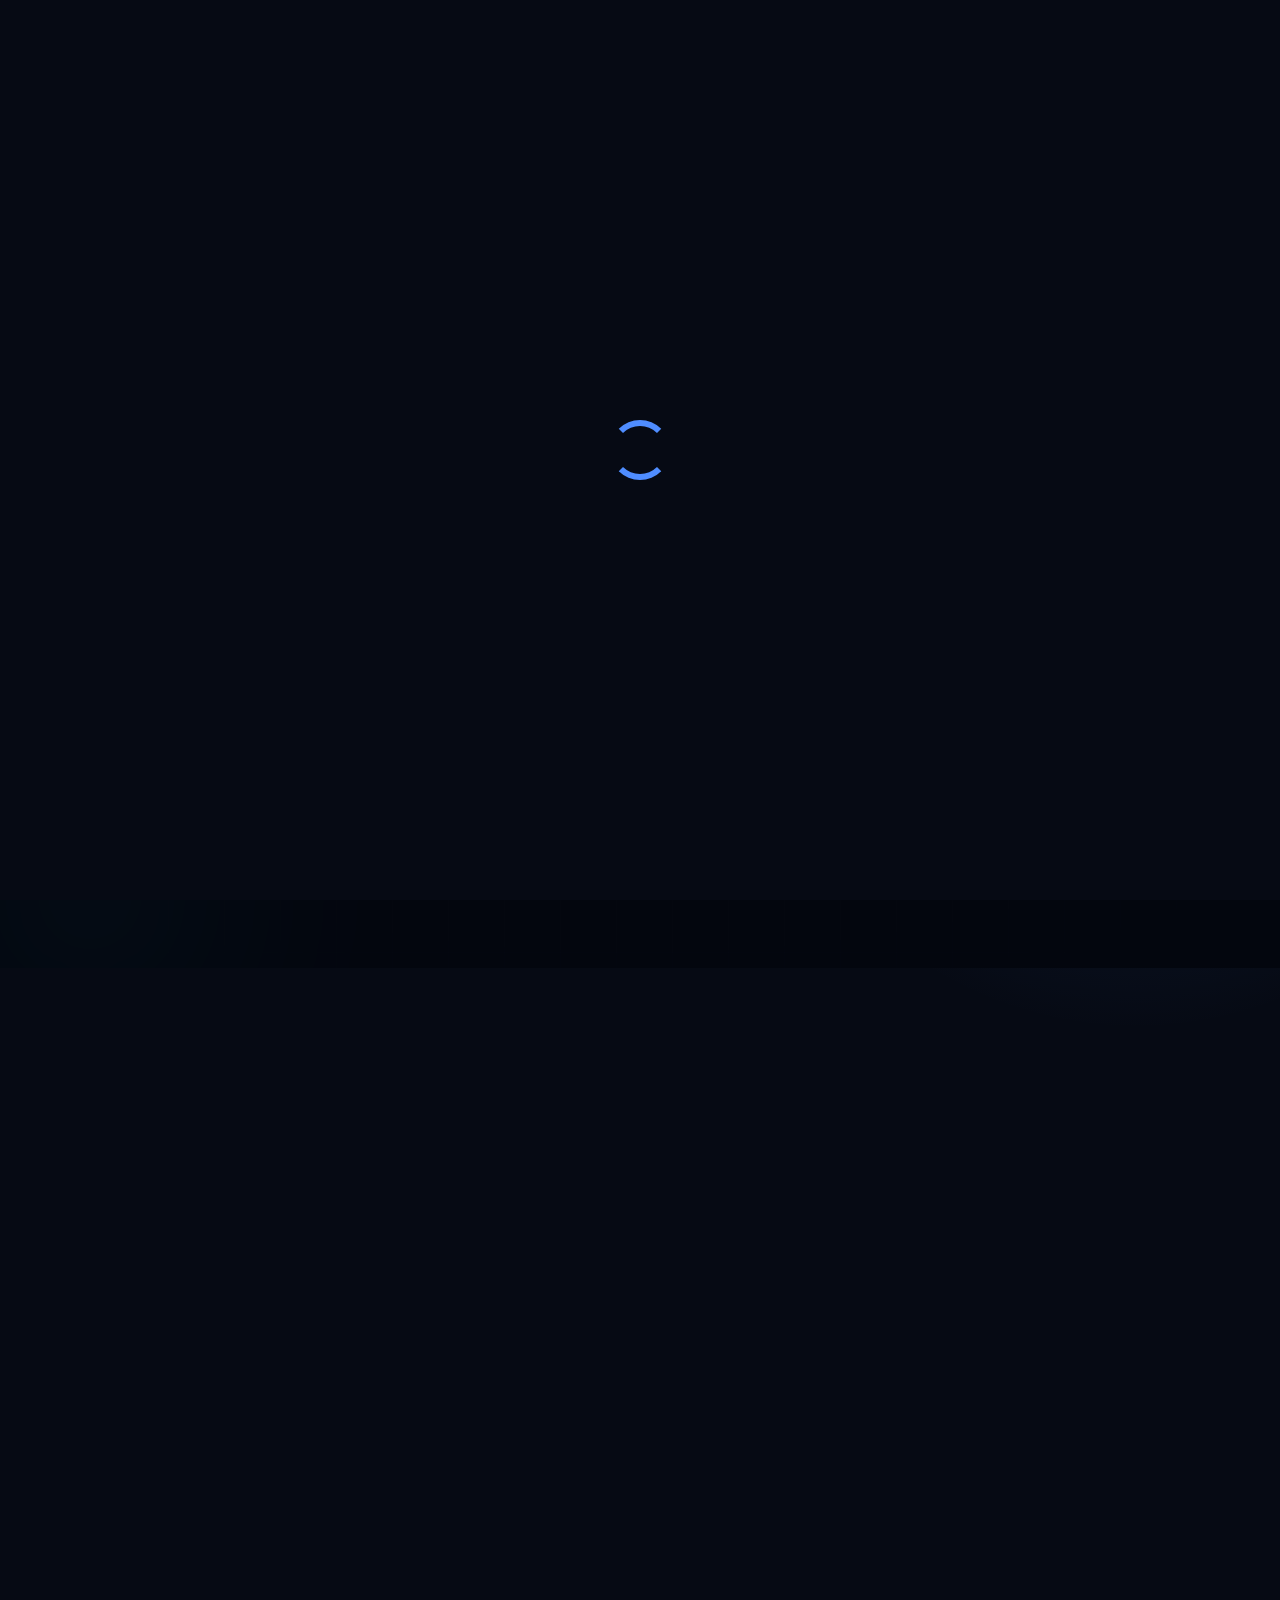
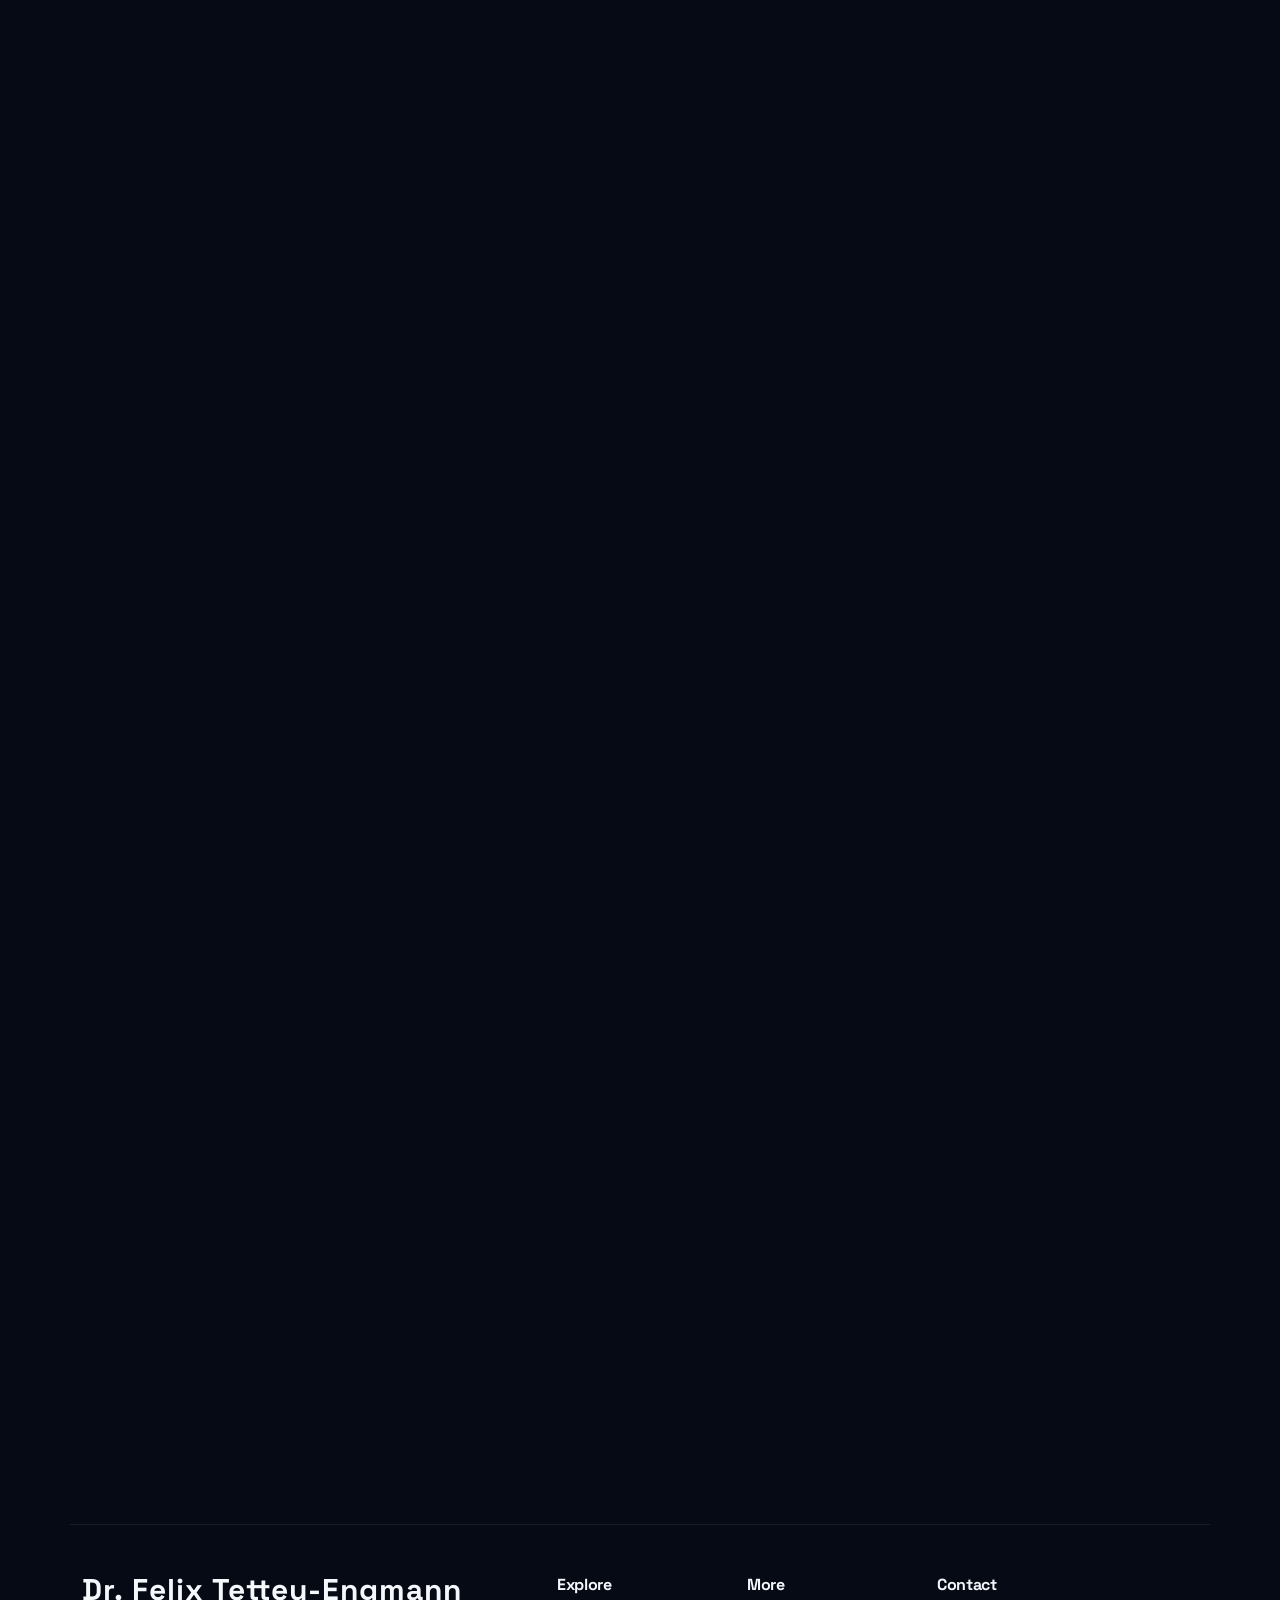
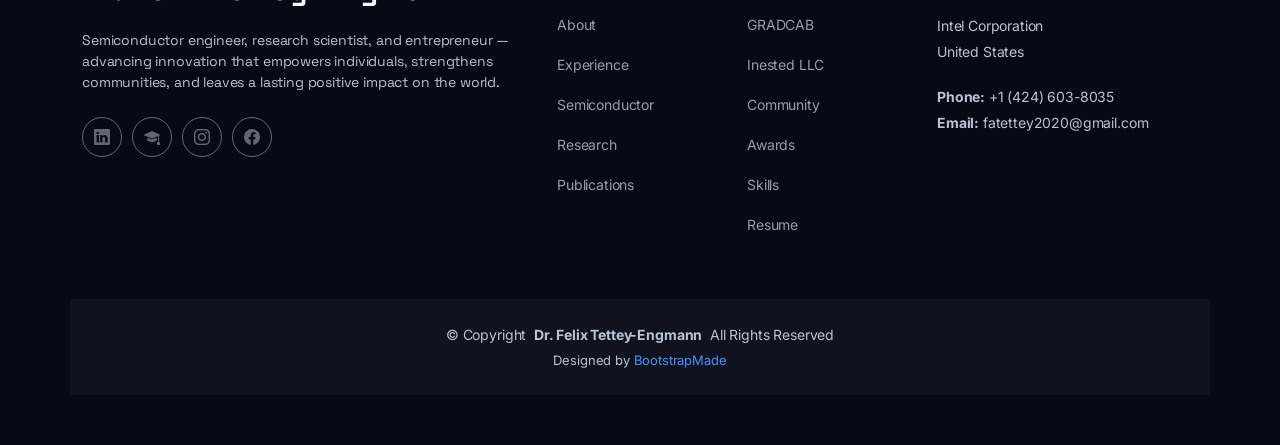
==== index.html @ ab5f48ba "style(design): FINDING-007 — each section title states a distinct job, no repeated mood copy" ====
<!DOCTYPE html>
<html lang="en">

<head>
  <meta charset="utf-8">
  <meta content="width=device-width, initial-scale=1.0" name="viewport">
  <title>Dr. Felix Tettey-Engmann — Semiconductor Engineer · Research Scientist · Entrepreneur</title>
  <meta name="description" content="Dr. Felix Tettey-Engmann is a Module Development Engineer at Intel Corporation working on EUV and DUV lithography, reticle engineering, and yield optimization. Researcher in biomaterials and nanotechnology with 20+ publications and 550+ citations. Co-founder & COO of GRADCAB.">
  <meta name="keywords" content="Felix Tettey-Engmann, semiconductor engineer, EUV lithography, DUV lithography, reticle engineering, yield optimization, Intel, biomaterials, nanotechnology, tissue engineering, GRADCAB, Inested">
  <meta name="author" content="Dr. Felix Tettey-Engmann">

  <!-- Open Graph -->
  <meta property="og:type" content="profile">
  <meta property="og:title" content="Dr. Felix Tettey-Engmann — Semiconductor Engineer · Research Scientist · Entrepreneur">
  <meta property="og:description" content="Module Development Engineer at Intel Corporation. EUV/DUV lithography, reticle engineering, yield optimization. 20+ publications, 550+ citations. Co-founder & COO, GRADCAB.">
  <meta property="og:image" content="img/social.jpeg">
  <meta property="og:site_name" content="Dr. Felix Tettey-Engmann">

  <!-- Twitter Card -->
  <meta name="twitter:card" content="summary_large_image">
  <meta name="twitter:title" content="Dr. Felix Tettey-Engmann — Semiconductor Engineer · Research Scientist · Entrepreneur">
  <meta name="twitter:description" content="Module Development Engineer at Intel Corporation. EUV/DUV lithography, reticle engineering, yield optimization. 20+ publications, 550+ citations.">
  <meta name="twitter:image" content="img/social.jpeg">

  <!-- Structured Data -->
  <script type="application/ld+json">
  {
    "@context": "https://schema.org",
    "@type": "Person",
    "name": "Felix Tettey-Engmann",
    "honorificPrefix": "Dr.",
    "honorificSuffix": "Ph.D.",
    "jobTitle": "Module Development Engineer",
    "worksFor": { "@type": "Organization", "name": "Intel Corporation" },
    "alumniOf": { "@type": "CollegeOrUniversity", "name": "North Carolina Agricultural and Technical State University" },
    "description": "Semiconductor engineer, research scientist, and entrepreneur specializing in EUV/DUV lithography, reticle engineering, yield optimization, biomaterials, and nanotechnology.",
    "image": "img/social.jpeg",
    "email": "mailto:fatettey2020@gmail.com",
    "telephone": "+1-424-603-8035",
    "knowsAbout": ["Semiconductor Manufacturing", "EUV Lithography", "DUV Lithography", "Reticle Engineering", "Yield Optimization", "Biomaterials", "Nanotechnology", "Tissue Engineering", "Additive Manufacturing"],
    "sameAs": [
      "https://www.linkedin.com/in/felix-tettey-engmann-phd-b45284138",
      "https://scholar.google.com/citations?user=eHQKo_YAAAAJ",
      "https://www.instagram.com/scolosis",
      "https://www.facebook.com/share/18kGKBhmcc/"
    ]
  }
  </script>

  <!-- Favicons -->
  <link href="assets/img/favicon.svg" rel="icon" type="image/svg+xml">
  <link href="assets/img/favicon.png" rel="alternate icon">
  <link href="assets/img/apple-touch-icon.png" rel="apple-touch-icon">

  <!-- Fonts -->
  <link href="https://fonts.googleapis.com" rel="preconnect">
  <link href="https://fonts.gstatic.com" rel="preconnect" crossorigin>
  <link href="https://fonts.googleapis.com/css2?family=Inter:ital,opsz,wght@0,14..32,300..700;1,14..32,300..700&family=Space+Grotesk:wght@400..700&display=swap" rel="stylesheet">

  <!-- Vendor CSS Files -->
  <link href="assets/vendor/bootstrap/css/bootstrap.min.css" rel="stylesheet">
  <link href="assets/vendor/bootstrap-icons/bootstrap-icons.css" rel="stylesheet">
  <link href="assets/vendor/aos/aos.css" rel="stylesheet">
  <link href="assets/vendor/glightbox/css/glightbox.min.css" rel="stylesheet">

  <!-- Main CSS File -->
  <link href="assets/css/main.css" rel="stylesheet">

  <!-- Without JS, AOS never reveals scroll-animated content — show everything -->
  <noscript>
    <style>
      [data-aos] { opacity: 1 !important; transform: none !important; }
      #preloader { display: none !important; }
    </style>
  </noscript>
</head>

<body class="index-page">

  <header id="header" class="header d-flex align-items-center fixed-top">
    <div class="container-fluid container-xl position-relative d-flex align-items-center">

      <a href="#hero" class="logo d-flex align-items-center me-auto">
        <span class="logo-mark" aria-hidden="true">FT</span>
        <h1 class="sitename">Felix Tettey<span class="logo-dot">.</span></h1>
      </a>

      <nav id="navmenu" class="navmenu">
        <ul>
          <li><a href="#hero" class="active">Home</a></li>
          
          <li><a href="#about">About</a></li>
          <li><a href="#experience">Experience</a></li>
          <li><a href="#semiconductor">Semiconductor</a></li>
          <li><a href="#research">Research</a></li>
          <li><a href="#skills">Skills</a></li>
          <li><a href="#ventures">Ventures</a></li>
          <li><a href="#community">Community</a></li>
          <li><a href="#publications">Publications</a></li>
          <li><a href="#contact">Contact</a></li>
        </ul>
        <i class="mobile-nav-toggle d-xl-none bi bi-list"></i>
      </nav>

      <a class="btn-getstarted" href="img/Felix-Tettey-Engmann-Resume.docx" download>Resume <i class="bi bi-download"></i></a>

    </div>
  </header>

  <main class="main">

    <!-- Hero Section -->
    <section id="hero" class="hero section dark-background">

      <div class="hero-bg" aria-hidden="true">
        <div class="gradient-orb orb-1"></div>
        <div class="gradient-orb orb-2"></div>
        <div class="gradient-orb orb-3"></div>
        <div class="grid-overlay"></div>
      </div>

      <div class="container position-relative">
        <div class="row align-items-center gy-5">

          <div class="col-lg-7" data-aos="fade-up">
            <div class="hero-badge"><span class="pulse-dot" aria-hidden="true"></span> Module Development Engineer · Intel Corporation</div>
            <h2 class="hero-title">Engineering Tomorrow's<br><span class="gradient-text">Semiconductor Technologies</span></h2>
            <p class="hero-typed">Dr. Felix Tettey-Engmann — <span class="typed" data-typed-items="Semiconductor Engineer, Research Scientist, Innovator, Entrepreneur, Community Advocate, Operations Leader"></span><span class="typed-cursor" aria-hidden="true"></span></p>
            <p class="hero-lede">From EUV lithography and reticle engineering at Intel to award-winning research in biomaterials and nanotechnology — building the technologies that power modern computing, and the communities that power people.</p>

            <div class="hero-cta">
              <a href="img/Felix-Tettey-Engmann-Resume.docx" class="btn-hero primary" download><i class="bi bi-file-earmark-arrow-down"></i> View Resume</a>
              <a href="#publications" class="btn-hero ghost"><i class="bi bi-journal-text"></i> Publications</a>
              <a href="#contact" class="btn-hero ghost"><i class="bi bi-chat-dots"></i> Contact</a>
            </div>

            <div class="social-links">
              <a href="https://www.linkedin.com/in/felix-tettey-engmann-phd-b45284138" target="_blank" rel="noopener" aria-label="LinkedIn"><i class="bi bi-linkedin"></i></a>
              <a href="https://scholar.google.com/citations?user=eHQKo_YAAAAJ" target="_blank" rel="noopener" aria-label="Google Scholar"><i class="bi bi-mortarboard-fill"></i></a>
              <a href="https://www.instagram.com/scolosis" target="_blank" rel="noopener" aria-label="Instagram"><i class="bi bi-instagram"></i></a>
              <a href="https://www.facebook.com/share/18kGKBhmcc/" target="_blank" rel="noopener" aria-label="Facebook"><i class="bi bi-facebook"></i></a>
              <a href="mailto:fatettey2020@gmail.com" aria-label="Email"><i class="bi bi-envelope"></i></a>
            </div>
          </div>

          <div class="col-lg-5" data-aos="zoom-in" data-aos-delay="150">
            <div class="hero-portrait">
              <div class="portrait-ring" aria-hidden="true"></div>
              <img src="img/Hero.jpeg" alt="Portrait of Dr. Felix Tettey-Engmann" width="1024" height="1024" fetchpriority="high">
              <div class="float-chip chip-1" aria-hidden="true"><i class="bi bi-cpu"></i> EUV Lithography</div>
              <div class="float-chip chip-2" aria-hidden="true"><i class="bi bi-journal-richtext"></i> 20+ Publications</div>
              <div class="float-chip chip-3" aria-hidden="true"><i class="bi bi-quote"></i> 550+ Citations</div>
            </div>
          </div>

        </div>

        <div class="hero-stats glass" data-aos="fade-up" data-aos-delay="300">
          <div class="stat">
            <h3>20+</h3>
            <p>Peer-Reviewed Publications</p>
          </div>
          <div class="stat">
            <h3>550+</h3>
            <p>Citations</p>
          </div>
          <div class="stat">
            <h3>Ph.D.</h3>
            <p>North Carolina A&amp;T State University</p>
          </div>
          <div class="stat">
            <h3>2</h3>
            <p>Ventures Co-Built</p>
          </div>
        </div>
      </div>

    </section><!-- /Hero Section -->

    <!-- About Section -->
    <section id="about" class="about section">

      <div class="container section-title" data-aos="fade-up">
        <span class="subtitle">About</span>
        <h2>Building Technology That Improves Lives</h2>
        <p>Some engineers build products. Others build communities. Felix has dedicated his career to doing both.</p>
      </div>

      <div class="container" data-aos="fade-up" data-aos-delay="100">

        <div class="row gy-5">
          <div class="col-lg-4" data-aos="zoom-in" data-aos-delay="150">
            <div class="profile-card">
              <div class="profile-header">
                <div class="profile-avatar">
                  <img src="img/social.jpeg" class="img-fluid" alt="Dr. Felix Tettey-Engmann" loading="lazy" width="1536" height="1024">
                  <div class="status-indicator" title="Active"></div>
                </div>
                <h3>Dr. Felix Tettey-Engmann</h3>
                <span class="role">Module Development Engineer · Intel</span>
              </div>

              <div class="profile-stats">
                <div class="stat-item">
                  <h4>20+</h4>
                  <p>Publications</p>
                </div>
                <div class="stat-item">
                  <h4>550+</h4>
                  <p>Citations</p>
                </div>
                <div class="stat-item">
                  <h4>5+</h4>
                  <p>Awards</p>
                </div>
              </div>

              <div class="profile-actions">
                <a href="img/Felix-Tettey-Engmann-Resume.docx" class="btn-primary" download><i class="bi bi-download"></i> Resume</a>
                <a href="#contact" class="btn-secondary"><i class="bi bi-envelope"></i> Contact</a>
              </div>

              <div class="social-connect">
                <a href="https://www.linkedin.com/in/felix-tettey-engmann-phd-b45284138" target="_blank" rel="noopener" aria-label="LinkedIn"><i class="bi bi-linkedin"></i></a>
                <a href="https://scholar.google.com/citations?user=eHQKo_YAAAAJ" target="_blank" rel="noopener" aria-label="Google Scholar"><i class="bi bi-mortarboard-fill"></i></a>
                <a href="https://www.instagram.com/scolosis" target="_blank" rel="noopener" aria-label="Instagram"><i class="bi bi-instagram"></i></a>
                <a href="https://www.facebook.com/share/18kGKBhmcc/" target="_blank" rel="noopener" aria-label="Facebook"><i class="bi bi-facebook"></i></a>
              </div>
            </div>
          </div>

          <div class="col-lg-8" data-aos="fade-left" data-aos-delay="200">
            <div class="content-wrapper">
              <div class="bio-section">
                <div class="section-tag">The Story</div>
                <h2>Innovation is most powerful when it creates opportunities for people</h2>
                <p>Felix serves as a Module Development Engineer at Intel Corporation, contributing to next-generation semiconductor manufacturing. Working with advanced EUV and DUV lithography systems, he optimizes reticle processes, improves defect detection, and analyzes yield-limiting issues behind the devices that power modern computing, artificial intelligence, and the digital infrastructure of tomorrow.</p>
                <p>Before entering the semiconductor industry, he established himself as a respected researcher in biomaterials, nanotechnology, additive manufacturing, and tissue engineering at North Carolina A&amp;T State University — designing advanced biomaterials, developing 3D bioprinted tissue constructs, and engineering electrospun nanofibrous scaffolds. That work produced more than 20 peer-reviewed publications, over 550 citations, and multiple awards for innovation and scientific excellence.</p>
                <p>Beyond the lab and the fab, Felix co-founded GRADCAB to ease the transition into graduate school for international students, and leads services at Inested LLC connecting students with professors, researchers, and industry professionals. From mentoring students and teaching mathematics in underserved communities to judging regional science and engineering competitions, he believes investing in young people is one of the most meaningful ways to create lasting impact.</p>
              </div>

              <div class="details-grid">
                <div class="detail-item" data-aos="fade-up" data-aos-delay="250">
                  <i class="bi bi-cpu"></i>
                  <div class="detail-content">
                    <span>Current Role</span>
                    <strong>Module Development Engineer, Intel</strong>
                  </div>
                </div>

                <div class="detail-item" data-aos="fade-up" data-aos-delay="300">
                  <i class="bi bi-mortarboard"></i>
                  <div class="detail-content">
                    <span>Education</span>
                    <strong>Ph.D., North Carolina A&amp;T</strong>
                  </div>
                </div>

                <div class="detail-item" data-aos="fade-up" data-aos-delay="350">
                  <i class="bi bi-envelope"></i>
                  <div class="detail-content">
                    <span>Email</span>
                    <strong>fatettey2020@gmail.com</strong>
                  </div>
                </div>

                <div class="detail-item" data-aos="fade-up" data-aos-delay="400">
                  <i class="bi bi-telephone"></i>
                  <div class="detail-content">
                    <span>Phone</span>
                    <strong>+1 (424) 603-8035</strong>
                  </div>
                </div>

                <div class="detail-item" data-aos="fade-up" data-aos-delay="450">
                  <i class="bi bi-rocket-takeoff"></i>
                  <div class="detail-content">
                    <span>Ventures</span>
                    <strong>GRADCAB · Inested LLC</strong>
                  </div>
                </div>

                <div class="detail-item" data-aos="fade-up" data-aos-delay="500">
                  <i class="bi bi-patch-check"></i>
                  <div class="detail-content">
                    <span>Also</span>
                    <strong>Licensed Financial Professional</strong>
                  </div>
                </div>
              </div>
            </div>
          </div>
        </div>

      </div>

    </section><!-- /About Section -->

    <!-- Experience Section -->
    <section id="experience" class="resume section light-background">

      <div class="container section-title" data-aos="fade-up">
        <span class="subtitle">Experience</span>
        <h2>A Journey Across Disciplines</h2>
        <p>Module development at Intel, doctoral research at North Carolina A&amp;T, two ventures, and a financial-services license — the record so far.</p>
      </div>

      <div class="container" data-aos="fade-up" data-aos-delay="100">

        <div class="row gy-5">
          <div class="col-lg-6">
            <div class="experience-section">
              <div class="section-header" data-aos="fade-right" data-aos-delay="200">
                <div class="header-content">
                  <span class="section-badge">Industry</span>
                  <h2>Professional Journey</h2>
                  <p>From the research bench to high-volume manufacturing at the leading edge of the semiconductor industry.</p>
                </div>
              </div>

              <div class="experience-cards">
                <div class="exp-card featured" data-aos="zoom-in" data-aos-delay="300">
                  <div class="card-header">
                    <div class="company-logo">
                      <i class="bi bi-cpu-fill"></i>
                    </div>
                    <div class="period-badge">Current</div>
                  </div>
                  <div class="card-body">
                    <h3>Module Development Engineer</h3>
                    <p class="company-name">Intel Corporation</p>
                    <span class="duration">Semiconductor Manufacturing</span>
                    <p class="description">Developing next-generation semiconductor manufacturing technologies with advanced EUV and DUV lithography systems — optimizing reticle processes, improving defect detection, and resolving yield-limiting issues for cutting-edge devices.</p>
                    <div class="skills-tags">
                      <span class="skill-tag">EUV Lithography</span>
                      <span class="skill-tag">Reticle Engineering</span>
                      <span class="skill-tag">Yield Optimization</span>
                      <span class="skill-tag">Root Cause Analysis</span>
                    </div>
                  </div>
                  <div class="exp-photo">
                    <img src="img/work.jpeg" alt="Felix at Intel's Gordon Moore Park campus" loading="lazy" width="1220" height="1480">
                  </div>
                </div>

                <div class="exp-card" data-aos="zoom-in" data-aos-delay="350">
                  <div class="card-header">
                    <div class="company-logo">
                      <i class="bi bi-eyedropper"></i>
                    </div>
                  </div>
                  <div class="card-body">
                    <h3>Graduate Researcher</h3>
                    <p class="company-name">North Carolina A&amp;T State University</p>
                    <span class="duration">Biomaterials &amp; Tissue Engineering</span>
                    <p class="description">Designed advanced biomaterials, developed 3D bioprinted tissue constructs, and engineered electrospun nanofibrous scaffolds — multidisciplinary research yielding 20+ peer-reviewed publications and 550+ citations.</p>
                    <div class="skills-tags">
                      <span class="skill-tag">Biomaterials</span>
                      <span class="skill-tag">3D Bioprinting</span>
                      <span class="skill-tag">Electrospinning</span>
                    </div>
                  </div>
                </div>

                <div class="exp-card" data-aos="zoom-in" data-aos-delay="400">
                  <div class="card-header">
                    <div class="company-logo">
                      <i class="bi bi-shield-check"></i>
                    </div>
                  </div>
                  <div class="card-body">
                    <h3>Licensed Financial Professional</h3>
                    <p class="company-name">Financial Services</p>
                    <span class="duration">Advisory</span>
                    <p class="description">Licensed financial professional helping individuals and families build financial literacy and long-term security — the same operations discipline he brings to engineering.</p>
                  </div>
                </div>
              </div>
            </div>
          </div>

          <div class="col-lg-6">
            <div class="education-section">
              <div class="section-header" data-aos="fade-left" data-aos-delay="200">
                <div class="header-content">
                  <span class="section-badge">Ventures &amp; Education</span>
                  <h2>Founder &amp; Scholar</h2>
                  <p>Building platforms that open doors for students — grounded in an award-winning academic foundation.</p>
                </div>
              </div>

              <div class="education-timeline" data-aos="fade-left" data-aos-delay="300">
                <div class="timeline-track">
                  <div class="timeline-item">
                    <div class="timeline-marker">
                      <i class="bi bi-rocket-takeoff-fill"></i>
                    </div>
                    <div class="timeline-content">
                      <div class="education-meta">
                        <span class="year-range">GRADCAB</span>
                        <span class="degree-level">Co-Founder &amp; COO</span>
                      </div>
                      <h4>Making graduate school accessible</h4>
                      <p class="institution">Student mobility &amp; community platform</p>
                      <p class="description">A platform easing the transition into graduate school for international students — trusted student mentors, airport pickup services, and a welcoming academic community.</p>
                    </div>
                  </div>

                  <div class="timeline-item">
                    <div class="timeline-marker">
                      <i class="bi bi-people-fill"></i>
                    </div>
                    <div class="timeline-content">
                      <div class="education-meta">
                        <span class="year-range">Inested LLC</span>
                        <span class="degree-level">Head of Services</span>
                      </div>
                      <h4>Bridging education and career</h4>
                      <p class="institution">Mentorship &amp; career development</p>
                      <p class="description">Leading initiatives that connect students with professors, researchers, and industry professionals — mentorship programs, publication collaborations, and interview preparation.</p>
                    </div>
                  </div>

                  <div class="timeline-item">
                    <div class="timeline-marker">
                      <i class="bi bi-mortarboard-fill"></i>
                    </div>
                    <div class="timeline-content">
                      <div class="education-meta">
                        <span class="year-range">Ph.D.</span>
                        <span class="degree-level">Doctorate</span>
                      </div>
                      <h4>Doctoral Research</h4>
                      <p class="institution">North Carolina A&amp;T State University</p>
                      <p class="description">Graduate research in biomaterials, nanotechnology, additive manufacturing, and tissue engineering with national recognition.</p>
                      <div class="achievement">
                        <i class="bi bi-award"></i>
                        <span>Outstanding Graduate Research Award</span>
                      </div>
                    </div>
                  </div>
                </div>
              </div>
            </div>
          </div>
        </div>

      </div>

    </section><!-- /Experience Section -->

    <!-- Semiconductor Section -->
    <section id="semiconductor" class="services section">

      <div class="container section-title" data-aos="fade-up">
        <span class="subtitle">Semiconductor Engineering</span>
        <h2>At the Edge of Moore's Law</h2>
        <p>The disciplines Felix works across every day to turn photons, photomasks, and process windows into working silicon.</p>
      </div>

      <div class="container" data-aos="fade-up" data-aos-delay="100">

        <div class="row gy-4">
          <div class="col-lg-3 col-md-6" data-aos="zoom-in" data-aos-delay="100">
            <div class="service-item featured">
              <div class="featured-tag">Core</div>
              <div class="icon-wrapper">
                <i class="bi bi-lightning-charge"></i>
              </div>
              <h4>EUV Lithography</h4>
              <p>Extreme ultraviolet patterning at 13.5&nbsp;nm — enabling the smallest features in high-volume production.</p>
            </div>
          </div>

          <div class="col-lg-3 col-md-6" data-aos="zoom-in" data-aos-delay="150">
            <div class="service-item">
              <div class="icon-wrapper">
                <i class="bi bi-brightness-high"></i>
              </div>
              <h4>DUV Lithography</h4>
              <p>Deep ultraviolet exposure systems and process integration across mature and advanced nodes.</p>
            </div>
          </div>

          <div class="col-lg-3 col-md-6" data-aos="zoom-in" data-aos-delay="200">
            <div class="service-item">
              <div class="icon-wrapper">
                <i class="bi bi-grid-3x3"></i>
              </div>
              <h4>Reticle Engineering</h4>
              <p>Photomask inspection, qualification, and process optimization — protecting the master pattern of every die.</p>
            </div>
          </div>

          <div class="col-lg-3 col-md-6" data-aos="zoom-in" data-aos-delay="250">
            <div class="service-item">
              <div class="icon-wrapper">
                <i class="bi bi-bug"></i>
              </div>
              <h4>Defect Analysis</h4>
              <p>Detection, classification, and elimination of yield-killing defects across the lithography module.</p>
            </div>
          </div>

          <div class="col-lg-3 col-md-6" data-aos="zoom-in" data-aos-delay="100">
            <div class="service-item">
              <div class="icon-wrapper">
                <i class="bi bi-graph-up-arrow"></i>
              </div>
              <h4>Yield Optimization</h4>
              <p>Statistical analysis of yield-limiting mechanisms and systematic improvement of process capability.</p>
            </div>
          </div>

          <div class="col-lg-3 col-md-6" data-aos="zoom-in" data-aos-delay="150">
            <div class="service-item">
              <div class="icon-wrapper">
                <i class="bi bi-diagram-3"></i>
              </div>
              <h4>Process Development</h4>
              <p>Developing and transferring advanced process modules from development into manufacturing.</p>
            </div>
          </div>

          <div class="col-lg-3 col-md-6" data-aos="zoom-in" data-aos-delay="200">
            <div class="service-item">
              <div class="icon-wrapper">
                <i class="bi bi-bullseye"></i>
              </div>
              <h4>Root Cause Analysis</h4>
              <p>Structured problem solving — isolating variables until the true failure mechanism has nowhere to hide.</p>
            </div>
          </div>

          <div class="col-lg-3 col-md-6" data-aos="zoom-in" data-aos-delay="250">
            <div class="service-item">
              <div class="icon-wrapper">
                <i class="bi bi-gear-wide-connected"></i>
              </div>
              <h4>High Volume Manufacturing</h4>
              <p>Running leading-edge processes at scale with the discipline, metrology, and control HVM demands.</p>
            </div>
          </div>

        </div>

        <div class="row mt-5">
          <div class="col-12" data-aos="fade-up" data-aos-delay="200">
            <div class="cta-box">
              <div class="row align-items-center">
                <div class="col-lg-8">
                  <h3>From Reticle to Wafer to the World</h3>
                  <p>Felix's work sits in the technologies powering AI, autonomous systems, and tomorrow's digital infrastructure.</p>
                </div>
                <div class="col-lg-4 text-lg-end text-center">
                  <a href="#contact" class="cta-btn">Start a Conversation</a>
                </div>
              </div>
            </div>
          </div>
        </div>

      </div>

    </section><!-- /Semiconductor Section -->

    <!-- Research Section -->
    <section id="research" class="research section light-background">

      <div class="container section-title" data-aos="fade-up">
        <span class="subtitle">Research</span>
        <h2>Materials That Heal, Structures That Work</h2>
        <p>An award-winning research foundation in biomaterials and nanotechnology — the scientific rigor behind the engineer.</p>
      </div>

      <div class="container" data-aos="fade-up" data-aos-delay="100">

        <div class="row gy-4 align-items-stretch">
          <div class="col-lg-7">
            <div class="research-areas">
              <div class="research-chip" data-aos="fade-up" data-aos-delay="100"><i class="bi bi-heart-pulse"></i><div><h5>Biomaterials</h5><p>Designing materials that interface safely and effectively with living systems.</p></div></div>
              <div class="research-chip" data-aos="fade-up" data-aos-delay="150"><i class="bi bi-radioactive"></i><div><h5>Nanotechnology</h5><p>Engineering matter at the nanoscale for medical and industrial applications.</p></div></div>
              <div class="research-chip" data-aos="fade-up" data-aos-delay="200"><i class="bi bi-printer"></i><div><h5>3D Bioprinting</h5><p>Fabricating living tissue constructs layer by layer.</p></div></div>
              <div class="research-chip" data-aos="fade-up" data-aos-delay="250"><i class="bi bi-tornado"></i><div><h5>Electrospinning</h5><p>Nanofibrous scaffolds engineered for cell growth and wound healing.</p></div></div>
              <div class="research-chip" data-aos="fade-up" data-aos-delay="300"><i class="bi bi-boxes"></i><div><h5>Additive Manufacturing</h5><p>3D printing processes and materials for functional parts.</p></div></div>
              <div class="research-chip" data-aos="fade-up" data-aos-delay="350"><i class="bi bi-search"></i><div><h5>Characterization</h5><p>Materials analysis from microstructure to surface chemistry.</p></div></div>
              <div class="research-chip" data-aos="fade-up" data-aos-delay="400"><i class="bi bi-speedometer2"></i><div><h5>Mechanical Testing</h5><p>Quantifying strength, durability, and performance of engineered materials.</p></div></div>
              <div class="research-chip" data-aos="fade-up" data-aos-delay="450"><i class="bi bi-bandaid"></i><div><h5>Tissue Engineering</h5><p>Scaffolds and constructs that guide regeneration.</p></div></div>
            </div>
          </div>

          <div class="col-lg-5" data-aos="fade-left" data-aos-delay="200">
            <div class="research-impact glass">
              <h3>Research Impact</h3>
              <div class="impact-metrics">
                <div class="metric">
                  <h4 class="gradient-text">20+</h4>
                  <p>Peer-Reviewed Publications</p>
                </div>
                <div class="metric">
                  <h4 class="gradient-text">550+</h4>
                  <p>Citations</p>
                </div>
                <div class="metric">
                  <h4 class="gradient-text">5+</h4>
                  <p>Research Awards</p>
                </div>
                <div class="metric">
                  <h4 class="gradient-text">Ph.D.</h4>
                  <p>NC A&amp;T State University</p>
                </div>
              </div>
              <p class="impact-note">Work spanning wound healing, drug delivery, guided tissue regeneration, and biodegradable metal-polymer composites — published in venues including ACS Applied Materials &amp; Interfaces, ACS Omega, and Biomedical Materials &amp; Devices.</p>
              <a href="https://scholar.google.com/citations?user=eHQKo_YAAAAJ" target="_blank" rel="noopener" class="cta-btn scholar-btn"><i class="bi bi-mortarboard-fill"></i> View Google Scholar Profile</a>
            </div>
          </div>
        </div>

      </div>

    </section><!-- /Research Section -->

    <!-- Skills Section -->
    <section id="skills" class="skills-section section">

      <div class="container section-title" data-aos="fade-up">
        <span class="subtitle">Skills</span>
        <h2>A Full-Stack Engineer of the Physical World</h2>
        <p>From fab equipment to founder operations — the toolkit behind the work.</p>
      </div>

      <div class="container" data-aos="fade-up" data-aos-delay="100">
        <div class="row gy-4">

          <div class="col-lg-4 col-md-6" data-aos="fade-up" data-aos-delay="100">
            <div class="skill-card">
              <div class="skill-card-head">
                <i class="bi bi-cpu"></i>
                <h4>Semiconductor</h4>
              </div>
              <div class="skill-chips">
                <span>EUV Lithography</span><span>DUV Lithography</span><span>Reticle Engineering</span><span>Defect Metrology</span><span>Yield Analysis</span><span>Process Development</span><span>HVM</span>
              </div>
            </div>
          </div>

          <div class="col-lg-4 col-md-6" data-aos="fade-up" data-aos-delay="150">
            <div class="skill-card">
              <div class="skill-card-head">
                <i class="bi bi-eyedropper"></i>
                <h4>Research &amp; Materials</h4>
              </div>
              <div class="skill-chips">
                <span>Biomaterials</span><span>Nanotechnology</span><span>3D Bioprinting</span><span>Electrospinning</span><span>Additive Manufacturing</span><span>Tissue Engineering</span><span>Mechanical Testing</span>
              </div>
            </div>
          </div>

          <div class="col-lg-4 col-md-6" data-aos="fade-up" data-aos-delay="200">
            <div class="skill-card">
              <div class="skill-card-head">
                <i class="bi bi-code-slash"></i>
                <h4>Programming &amp; Data</h4>
              </div>
              <div class="skill-chips">
                <span>Python</span><span>SQL</span><span>R</span><span>Tableau</span><span>OriginLab</span><span>ImageJ</span><span>Microsoft Office</span>
              </div>
            </div>
          </div>

          <div class="col-lg-4 col-md-6" data-aos="fade-up" data-aos-delay="250">
            <div class="skill-card">
              <div class="skill-card-head">
                <i class="bi bi-droplet-half"></i>
                <h4>Laboratory</h4>
              </div>
              <div class="skill-chips">
                <span>Materials Characterization</span><span>Lab Operations</span><span>Equipment Management</span><span>Experimental Design</span><span>Data Analysis</span>
              </div>
            </div>
          </div>

          <div class="col-lg-4 col-md-6" data-aos="fade-up" data-aos-delay="300">
            <div class="skill-card">
              <div class="skill-card-head">
                <i class="bi bi-people"></i>
                <h4>Leadership &amp; Operations</h4>
              </div>
              <div class="skill-chips">
                <span>Team Leadership</span><span>Operations Management</span><span>Project Management</span><span>Mentorship</span><span>Cross-Functional Coordination</span>
              </div>
            </div>
          </div>

          <div class="col-lg-4 col-md-6" data-aos="fade-up" data-aos-delay="350">
            <div class="skill-card">
              <div class="skill-card-head">
                <i class="bi bi-briefcase"></i>
                <h4>Business</h4>
              </div>
              <div class="skill-chips">
                <span>Entrepreneurship</span><span>Service Design</span><span>Community Building</span><span>Financial Services</span><span>Strategic Planning</span>
              </div>
            </div>
          </div>

        </div>
      </div>

    </section><!-- /Skills Section -->

    <!-- Awards Section -->
    <section id="awards" class="awards section light-background">

      <div class="container section-title" data-aos="fade-up">
        <span class="subtitle">Recognition</span>
        <h2>Awards &amp; Honors</h2>
        <p>National recognition for research innovation and scientific excellence.</p>
      </div>

      <div class="container" data-aos="fade-up" data-aos-delay="100">
        <div class="row gy-4 justify-content-center">

          <div class="col-lg-4 col-md-6" data-aos="zoom-in" data-aos-delay="100">
            <div class="award-card featured">
              <div class="award-icon"><i class="bi bi-trophy-fill"></i></div>
              <h4>Outstanding Graduate Research Award</h4>
              <p>Top honor for doctoral research excellence at North Carolina A&amp;T State University.</p>
            </div>
          </div>

          <div class="col-lg-4 col-md-6" data-aos="zoom-in" data-aos-delay="150">
            <div class="award-card">
              <div class="award-icon"><i class="bi bi-award-fill"></i></div>
              <h4>Subrata Saha Excellence Award</h4>
              <p>Recognition for excellence in biomedical engineering research.</p>
            </div>
          </div>

          <div class="col-lg-4 col-md-6" data-aos="zoom-in" data-aos-delay="200">
            <div class="award-card">
              <div class="award-icon"><i class="bi bi-star-fill"></i></div>
              <h4>GRASAG Award</h4>
              <p>Honored for leadership and service to the graduate student community.</p>
            </div>
          </div>

          <div class="col-lg-4 col-md-6" data-aos="zoom-in" data-aos-delay="250">
            <div class="award-card">
              <div class="award-icon"><i class="bi bi-patch-check-fill"></i></div>
              <h4>ISEN Awards</h4>
              <p>Recognized for innovation in science and engineering.</p>
            </div>
          </div>

          <div class="col-lg-4 col-md-6" data-aos="zoom-in" data-aos-delay="300">
            <div class="award-card">
              <div class="award-icon"><i class="bi bi-lightbulb-fill"></i></div>
              <h4>Research Competition Awards</h4>
              <p>Multiple wins across regional and national research competitions.</p>
            </div>
          </div>

        </div>
      </div>

    </section><!-- /Awards Section -->

    <!-- Ventures Section -->
    <section id="ventures" class="ventures section">

      <div class="container section-title" data-aos="fade-up">
        <span class="subtitle">Entrepreneurship</span>
        <h2>Ventures That Open Doors</h2>
        <p>Co-founder &amp; COO of GRADCAB and Head of Services at Inested LLC — what each does, and who it serves.</p>
      </div>

      <div class="container" data-aos="fade-up" data-aos-delay="100">

        <div class="venture-card" data-aos="fade-up" data-aos-delay="150">
          <div class="row g-0 align-items-center">
            <div class="col-lg-6">
              <div class="venture-media">
                <a href="img/felix-speaking.jpg" class="glightbox" data-gallery="ventures" data-title="Speaking at a community event">
                  <img src="img/felix-speaking.jpg" alt="Felix speaking at a community event" loading="lazy" width="1600" height="1221">
                </a>
              </div>
            </div>
            <div class="col-lg-6">
              <div class="venture-body">
                <div class="venture-meta"><span class="venture-role">Co-Founder &amp; COO</span></div>
                <h3>GRADCAB</h3>
                <p class="venture-mission">Making the transition into graduate school easier for international students.</p>
                <ul class="venture-points">
                  <li><i class="bi bi-check-circle-fill"></i> Trusted student mentors for incoming graduate students</li>
                  <li><i class="bi bi-check-circle-fill"></i> Airport pickup and arrival support services</li>
                  <li><i class="bi bi-check-circle-fill"></i> Community building across campuses</li>
                  <li><i class="bi bi-check-circle-fill"></i> Operations leadership from onboarding to scale</li>
                </ul>
              </div>
            </div>
          </div>
        </div>

        <div class="venture-card reverse" data-aos="fade-up" data-aos-delay="200">
          <div class="row g-0 align-items-center flex-lg-row-reverse">
            <div class="col-lg-6">
              <div class="venture-media">
                <a href="img/felix-mentorship-group.jpg" class="glightbox" data-gallery="ventures" data-title="Students and mentors">
                  <img src="img/felix-mentorship-group.jpg" alt="Felix with students and mentors at a university event" loading="lazy" width="1024" height="768">
                </a>
              </div>
            </div>
            <div class="col-lg-6">
              <div class="venture-body">
                <div class="venture-meta"><span class="venture-role">Head of Services</span></div>
                <h3>Inested LLC</h3>
                <p class="venture-mission">Bridging the gap between education and professional success.</p>
                <ul class="venture-points">
                  <li><i class="bi bi-check-circle-fill"></i> Mentorship programs with professors, researchers, and industry professionals</li>
                  <li><i class="bi bi-check-circle-fill"></i> Publication collaborations for emerging researchers</li>
                  <li><i class="bi bi-check-circle-fill"></i> Interview preparation and career development services</li>
                  <li><i class="bi bi-check-circle-fill"></i> Industry connections that turn study into careers</li>
                </ul>
              </div>
            </div>
          </div>
        </div>

      </div>

    </section><!-- /Ventures Section -->

    <!-- Community & Advocacy Section -->
    <section id="community" class="community section light-background">

      <div class="container section-title" data-aos="fade-up">
        <span class="subtitle">Community &amp; Advocacy</span>
        <h2>Engineering Change Beyond the Lab</h2>
        <p>Mentorship, education, and civic engagement — service is the through-line of Felix's story.</p>
      </div>

      <div class="container" data-aos="fade-up" data-aos-delay="100">
        <div class="row gy-4 align-items-center">

          <div class="col-lg-5" data-aos="fade-right" data-aos-delay="150">
            <div class="community-points">
              <h3>Investing in people is the most meaningful engineering</h3>
              <ul>
                <li><i class="bi bi-people-fill"></i><div><strong>Mentoring students</strong> from underserved communities and teaching mathematics to young learners.</div></li>
                <li><i class="bi bi-clipboard-check-fill"></i><div><strong>Judging regional science &amp; engineering competitions</strong>, encouraging the next generation of researchers.</div></li>
                <li><i class="bi bi-megaphone-fill"></i><div><strong>Civic engagement advocacy</strong> — using his voice and platform to strengthen community participation.</div></li>
                <li><i class="bi bi-globe-americas"></i><div><strong>Welcoming international students</strong> and building academic communities where newcomers thrive.</div></li>
                <li><i class="bi bi-mic-fill"></i><div><strong>Speaking at universities and community events</strong> on research, careers, and opportunity.</div></li>
              </ul>
              <a href="#contact" class="cta-btn scholar-btn"><i class="bi bi-heart-fill"></i> Partner on Community Initiatives</a>
            </div>
          </div>

          <div class="col-lg-7" data-aos="fade-left" data-aos-delay="200">
            <div class="community-gallery">
              <a href="img/felix-community.jpg" class="glightbox g-tile wide" data-gallery="community" data-title="In community">
                <img src="img/felix-community.jpg" alt="Felix seated among community members at a local gathering" loading="lazy" width="1600" height="1066">
                <span class="tile-caption"><i class="bi bi-people"></i> In Community</span>
              </a>
              <a href="img/felix-event.jpg" class="glightbox g-tile" data-gallery="community" data-title="University mentorship event">
                <img src="img/felix-event.jpg" alt="Felix with a colleague at a university mentorship event" loading="lazy" width="1200" height="1600">
                <span class="tile-caption"><i class="bi bi-mortarboard"></i> Mentorship Events</span>
              </a>
              <a href="img/felix-lab-bw.jpg" class="glightbox g-tile" data-gallery="community" data-title="Civic engagement">
                <img src="img/felix-lab-bw.jpg" alt="Felix in the research lab wearing a voter-engagement shirt" loading="lazy" width="1320" height="1570">
                <span class="tile-caption"><i class="bi bi-megaphone"></i> Civic Engagement</span>
              </a>
              <a href="img/felix-mentorship-group2.jpg" class="glightbox g-tile wide" data-gallery="community" data-title="Students and mentors">
                <img src="img/felix-mentorship-group2.jpg" alt="Felix with a large group of students and mentors at a university" loading="lazy" width="1024" height="768">
                <span class="tile-caption"><i class="bi bi-stars"></i> Students &amp; Mentors</span>
              </a>
            </div>
          </div>

        </div>
      </div>

    </section><!-- /Community & Advocacy Section -->

    <!-- Publications Section -->
    <section id="publications" class="publications section">

      <div class="container section-title" data-aos="fade-up">
        <span class="subtitle">Publications</span>
        <h2>Selected Research</h2>
        <p>20+ peer-reviewed publications · 550+ citations · full record on Google Scholar.</p>
      </div>

      <div class="container" data-aos="fade-up" data-aos-delay="100">
        <div class="row gy-4">

          <div class="col-lg-6" data-aos="fade-up" data-aos-delay="100">
            <a class="pub-card" href="https://pubmed.ncbi.nlm.nih.gov/39235841/" target="_blank" rel="noopener">
              <span class="pub-venue">ACS Applied Materials &amp; Interfaces</span>
              <h4>Zein-Coated Zn Metal Particles-Incorporated Nanofibers: A Potent Fibrous Platform for Loading and Release of Zn Ions for Wound Healing</h4>
              <span class="pub-link">Read publication <i class="bi bi-arrow-up-right"></i></span>
            </a>
          </div>

          <div class="col-lg-6" data-aos="fade-up" data-aos-delay="150">
            <a class="pub-card" href="https://pubs.acs.org/doi/10.1021/acsomega.4c07504" target="_blank" rel="noopener">
              <span class="pub-venue">ACS Omega</span>
              <h4>Enhanced Cell Proliferation, Migration, and Fibroblast Differentiation with Electrospun PCL–Zinc Scaffolds Coated with Fibroblast-Derived ECM</h4>
              <span class="pub-link">Read publication <i class="bi bi-arrow-up-right"></i></span>
            </a>
          </div>

          <div class="col-lg-6" data-aos="fade-up" data-aos-delay="200">
            <a class="pub-card" href="https://link.springer.com/article/10.1007/s44174-023-00113-9" target="_blank" rel="noopener">
              <span class="pub-venue">Biomedical Materials &amp; Devices</span>
              <h4>A Review of Biomedical Devices: Classification, Regulatory Guidelines, Human Factors, Software as a Medical Device, and Cybersecurity</h4>
              <span class="pub-link">Read publication <i class="bi bi-arrow-up-right"></i></span>
            </a>
          </div>

          <div class="col-lg-6" data-aos="fade-up" data-aos-delay="250">
            <a class="pub-card" href="https://doi.org/10.3390/fib11100082" target="_blank" rel="noopener">
              <span class="pub-venue">Fibers (MDPI)</span>
              <h4>Preparation and Characterization of Poliglecaprone-Incorporated Polycaprolactone Composite Fibrous Scaffolds</h4>
              <span class="pub-link">Read publication <i class="bi bi-arrow-up-right"></i></span>
            </a>
          </div>

        </div>

        <div class="publications-cta text-center" data-aos="fade-up" data-aos-delay="300">
          <a href="https://scholar.google.com/citations?user=eHQKo_YAAAAJ" target="_blank" rel="noopener" class="cta-btn scholar-btn"><i class="bi bi-mortarboard-fill"></i> View All Publications on Google Scholar</a>
        </div>
      </div>

    </section><!-- /Publications Section -->

    <!-- Contact Section -->
    <section id="contact" class="contact section">

      <div class="container section-title" data-aos="fade-up">
        <span class="subtitle">Contact</span>
        <h2>Get in Touch</h2>
        <p>Open to conversations about semiconductor engineering, research collaboration, speaking, and mentorship.</p>
      </div>

      <div class="container">

        <div class="row gy-4">

          <div class="col-lg-4">
            <div class="info-item" data-aos="fade-up" data-aos-delay="100">
              <div class="icon-wrapper">
                <i class="bi bi-envelope"></i>
              </div>
              <div>
                <h3>Email</h3>
                <p><a href="mailto:fatettey2020@gmail.com">fatettey2020@gmail.com</a></p>
              </div>
            </div>

            <div class="info-item" data-aos="fade-up" data-aos-delay="150">
              <div class="icon-wrapper">
                <i class="bi bi-telephone"></i>
              </div>
              <div>
                <h3>Phone</h3>
                <p><a href="tel:+14246038035">+1 (424) 603-8035</a></p>
              </div>
            </div>

            <div class="info-item" data-aos="fade-up" data-aos-delay="200">
              <div class="icon-wrapper">
                <i class="bi bi-linkedin"></i>
              </div>
              <div>
                <h3>LinkedIn</h3>
                <p><a href="https://www.linkedin.com/in/felix-tettey-engmann-phd-b45284138" target="_blank" rel="noopener">felix-tettey-engmann-phd</a></p>
              </div>
            </div>

            <div class="info-item" data-aos="fade-up" data-aos-delay="250">
              <div class="icon-wrapper">
                <i class="bi bi-geo-alt"></i>
              </div>
              <div>
                <h3>Location</h3>
                <p>United States</p>
              </div>
            </div>
          </div>

          <div class="col-lg-8">
            <form id="contact-form" class="contact-form php-email-form" data-aos="fade-up" data-aos-delay="200">
              <div class="row gy-4">

                <div class="col-md-6">
                  <label for="cf-name" class="form-label">Name</label>
                  <input type="text" id="cf-name" name="name" class="form-control" placeholder="Your name" required="">
                </div>

                <div class="col-md-6">
                  <label for="cf-email" class="form-label">Email</label>
                  <input type="email" id="cf-email" class="form-control" name="email" placeholder="you@example.com" required="">
                </div>

                <div class="col-md-12">
                  <label for="cf-subject" class="form-label">Subject</label>
                  <input type="text" id="cf-subject" class="form-control" name="subject" placeholder="What's this about?" required="">
                </div>

                <div class="col-md-12">
                  <label for="cf-message" class="form-label">Message</label>
                  <textarea class="form-control" id="cf-message" name="message" rows="6" placeholder="Your message" required=""></textarea>
                </div>

                <div class="col-md-12 text-center">
                  <p class="form-note">Submitting opens your email app with the message ready to send.</p>
                  <button type="submit">Send Message <i class="bi bi-send"></i></button>
                </div>

              </div>
            </form>
          </div>

        </div>

      </div>

    </section><!-- /Contact Section -->

  </main>

  <footer id="footer" class="footer">

    <div class="container footer-top">
      <div class="row gy-4">
        <div class="col-lg-5 col-md-12 footer-about">
          <a href="#hero" class="logo d-flex align-items-center">
            <span class="sitename">Dr. Felix Tettey-Engmann</span>
          </a>
          <p>Semiconductor engineer, research scientist, and entrepreneur — advancing innovation that empowers individuals, strengthens communities, and leaves a lasting positive impact on the world.</p>
          <div class="social-links d-flex mt-4">
            <a href="https://www.linkedin.com/in/felix-tettey-engmann-phd-b45284138" target="_blank" rel="noopener" aria-label="LinkedIn"><i class="bi bi-linkedin"></i></a>
            <a href="https://scholar.google.com/citations?user=eHQKo_YAAAAJ" target="_blank" rel="noopener" aria-label="Google Scholar"><i class="bi bi-mortarboard-fill"></i></a>
            <a href="https://www.instagram.com/scolosis" target="_blank" rel="noopener" aria-label="Instagram"><i class="bi bi-instagram"></i></a>
            <a href="https://www.facebook.com/share/18kGKBhmcc/" target="_blank" rel="noopener" aria-label="Facebook"><i class="bi bi-facebook"></i></a>
          </div>
        </div>

        <div class="col-lg-2 col-6 footer-links">
          <h4>Explore</h4>
          <ul>
            <li><a href="#about">About</a></li>
            <li><a href="#experience">Experience</a></li>
            <li><a href="#semiconductor">Semiconductor</a></li>
            <li><a href="#research">Research</a></li>
            <li><a href="#publications">Publications</a></li>
          </ul>
        </div>

        <div class="col-lg-2 col-6 footer-links">
          <h4>More</h4>
          <ul>
            <li><a href="#ventures">GRADCAB</a></li>
            <li><a href="#ventures">Inested LLC</a></li>
            <li><a href="#community">Community</a></li>
            <li><a href="#awards">Awards</a></li>
            <li><a href="#skills">Skills</a></li>
            <li><a href="img/Felix-Tettey-Engmann-Resume.docx" download>Resume</a></li>
          </ul>
        </div>

        <div class="col-lg-3 col-md-12 footer-contact text-center text-md-start">
          <h4>Contact</h4>
          <p>Intel Corporation</p>
          <p>United States</p>
          <p class="mt-4"><strong>Phone:</strong> <span>+1 (424) 603-8035</span></p>
          <p><strong>Email:</strong> <span>fatettey2020@gmail.com</span></p>
        </div>

      </div>
    </div>

    <div class="container copyright text-center mt-4">
      <p>© <span>Copyright</span> <strong class="px-1 sitename">Dr. Felix Tettey-Engmann</strong> <span>All Rights Reserved</span></p>
      <div class="credits">
        Designed by <a href="https://bootstrapmade.com/">BootstrapMade</a>
      </div>
    </div>

  </footer>

  <!-- Scroll Top -->
  <a href="#" id="scroll-top" class="scroll-top d-flex align-items-center justify-content-center" aria-label="Back to top"><i class="bi bi-arrow-up-short"></i></a>

  <!-- Preloader -->
  <div id="preloader"></div>

  <!-- Vendor JS Files -->
  <script src="assets/vendor/bootstrap/js/bootstrap.bundle.min.js"></script>
  <script src="assets/vendor/aos/aos.js"></script>
  <script src="assets/vendor/typed.js/typed.umd.js"></script>
  <script src="assets/vendor/waypoints/noframework.waypoints.js"></script>
  <script src="assets/vendor/glightbox/js/glightbox.min.js"></script>

  <!-- Main JS File -->
  <script src="assets/js/main.js"></script>

  <!-- Static contact form: opens the visitor's email app, no backend required -->
  <script>
    document.getElementById('contact-form').addEventListener('submit', function(e) {
      e.preventDefault();
      const f = new FormData(this);
      const subject = encodeURIComponent(f.get('subject'));
      const body = encodeURIComponent(f.get('message') + '\n\n— ' + f.get('name') + ' (' + f.get('email') + ')');
      window.location.href = 'mailto:fatettey2020@gmail.com?subject=' + subject + '&body=' + body;
    });
  </script>

</body>

</html>
---- assets/css/main.css ----
/**
* Template Name: Craftivo
* Template URL: https://bootstrapmade.com/craftivo-bootstrap-portfolio-template/
* Updated: Oct 04 2025 with Bootstrap v5.3.8
* Author: BootstrapMade.com
* License: https://bootstrapmade.com/license/
*/

@charset "UTF-8";

/*--------------------------------------------------------------
# Font & Color Variables
# Help: https://bootstrapmade.com/color-system/
--------------------------------------------------------------*/
/* Fonts */
:root {
  --default-font: "Roboto",  system-ui, -apple-system, "Segoe UI", Roboto, "Helvetica Neue", Arial, "Noto Sans", "Liberation Sans", sans-serif, "Apple Color Emoji", "Segoe UI Emoji", "Segoe UI Symbol", "Noto Color Emoji";
  --heading-font: "Mulish",  sans-serif;
  --nav-font: "Raleway",  sans-serif;
}

/* Global Colors - The following color variables are used throughout the website. Updating them here will change the color scheme of the entire website */
:root { 
  --background-color: #141414; /* Background color for the entire website, including individual sections */
  --default-color: #d9d9d9; /* Default color used for the majority of the text content across the entire website */
  --heading-color: #ededed; /* Color for headings, subheadings and title throughout the website */
  --accent-color: #ff4d4f; /* Accent color that represents your brand on the website. It's used for buttons, links, and other elements that need to stand out */
  --surface-color: #1c1c1c; /* The surface color is used as a background of boxed elements within sections, such as cards, icon boxes, or other elements that require a visual separation from the global background. */
  --contrast-color: #ffffff; /* Contrast color for text, ensuring readability against backgrounds of accent, heading, or default colors. */
}

/* Nav Menu Colors - The following color variables are used specifically for the navigation menu. They are separate from the global colors to allow for more customization options */
:root {
  --nav-color: #d9d9d9;  /* The default color of the main navmenu links */
  --nav-hover-color: #ff4d4f; /* Applied to main navmenu links when they are hovered over or active */
  --nav-mobile-background-color: #2e2e2e; /* Used as the background color for mobile navigation menu */
  --nav-dropdown-background-color: #2e2e2e; /* Used as the background color for dropdown items that appear when hovering over primary navigation items */
  --nav-dropdown-color: #d9d9d9; /* Used for navigation links of the dropdown items in the navigation menu. */
  --nav-dropdown-hover-color: #ff4d4f; /* Similar to --nav-hover-color, this color is applied to dropdown navigation links when they are hovered over. */
}

/* Color Presets - These classes override global colors when applied to any section or element, providing reuse of the sam color scheme. */

.light-background {
  --background-color: rgba(41, 41, 41, 0.8);
  --surface-color: #484848;
}

.dark-background {
  --background-color: #060606;
  --default-color: #ffffff;
  --heading-color: #ffffff;
  --surface-color: #252525;
  --contrast-color: #ffffff;
}

/* Smooth scroll */
:root {
  scroll-behavior: smooth;
}

/*--------------------------------------------------------------
# General Styling & Shared Classes
--------------------------------------------------------------*/
body {
  color: var(--default-color);
  background-color: var(--background-color);
  font-family: var(--default-font);
}

a {
  color: var(--accent-color);
  text-decoration: none;
  transition: 0.3s;
}

a:hover {
  color: color-mix(in srgb, var(--accent-color), transparent 25%);
  text-decoration: none;
}

h1,
h2,
h3,
h4,
h5,
h6 {
  color: var(--heading-color);
  font-family: var(--heading-font);
}

/* PHP Email Form Messages
------------------------------*/
.php-email-form .error-message {
  display: none;
  background: #df1529;
  color: #ffffff;
  text-align: left;
  padding: 15px;
  margin-bottom: 24px;
  font-weight: 600;
}

.php-email-form .sent-message {
  display: none;
  color: #ffffff;
  background: #059652;
  text-align: center;
  padding: 15px;
  margin-bottom: 24px;
  font-weight: 600;
}

.php-email-form .loading {
  display: none;
  background: var(--surface-color);
  text-align: center;
  padding: 15px;
  margin-bottom: 24px;
}

.php-email-form .loading:before {
  content: "";
  display: inline-block;
  border-radius: 50%;
  width: 24px;
  height: 24px;
  margin: 0 10px -6px 0;
  border: 3px solid var(--accent-color);
  border-top-color: var(--surface-color);
  animation: php-email-form-loading 1s linear infinite;
}

@keyframes php-email-form-loading {
  0% {
    transform: rotate(0deg);
  }

  100% {
    transform: rotate(360deg);
  }
}

/*--------------------------------------------------------------
# Global Header
--------------------------------------------------------------*/
.header {
  --heading-color: #ffffff;
  color: var(--default-color);
  background-color: var(--background-color);
  padding: 15px 0;
  transition: all 0.5s;
  z-index: 997;
}

.header .logo {
  line-height: 1;
}

.header .logo img {
  max-height: 36px;
  margin-right: 8px;
}

.header .logo h1 {
  font-size: 30px;
  margin: 0;
  font-weight: 400;
  color: var(--heading-color);
}

.header .btn-getstarted,
.header .btn-getstarted:focus {
  color: var(--contrast-color);
  background: var(--accent-color);
  font-size: 14px;
  padding: 8px 25px;
  margin: 0 0 0 30px;
  border-radius: 50px;
  transition: 0.3s;
}

.header .btn-getstarted:hover,
.header .btn-getstarted:focus:hover {
  color: var(--contrast-color);
  background: color-mix(in srgb, var(--accent-color), transparent 15%);
}

@media (max-width: 1200px) {
  .header .logo {
    order: 1;
  }

  .header .btn-getstarted {
    order: 2;
    margin: 0 15px 0 0;
    padding: 6px 15px;
  }

  .header .navmenu {
    order: 3;
  }
}

.scrolled .header {
  box-shadow: 0px 0 18px rgba(0, 0, 0, 0.1);
}

/* Global Header on Scroll
------------------------------*/
.scrolled .header {
  --background-color: rgba(20, 20, 20, 0.8);
}

/* Index Page Header
------------------------------*/
.index-page .header {
  --background-color: rgba(255, 255, 255, 0);
}

/* Index Page Header on Scroll
------------------------------*/
.index-page.scrolled .header {
  --background-color: rgba(20, 20, 20, 0.8);
}

/*--------------------------------------------------------------
# Navigation Menu
--------------------------------------------------------------*/
/* Navmenu - Desktop */
@media (min-width: 1200px) {
  .navmenu {
    padding: 0;
  }

  .navmenu ul {
    margin: 0;
    padding: 0;
    display: flex;
    list-style: none;
    align-items: center;
  }

  .navmenu li {
    position: relative;
  }

  .navmenu a,
  .navmenu a:focus {
    color: var(--nav-color);
    padding: 18px 15px;
    font-size: 16px;
    font-family: var(--nav-font);
    font-weight: 600;
    display: flex;
    align-items: center;
    justify-content: space-between;
    white-space: nowrap;
    transition: 0.3s;
  }

  .navmenu a i,
  .navmenu a:focus i {
    font-size: 12px;
    line-height: 0;
    margin-left: 5px;
    transition: 0.3s;
  }

  .navmenu li:last-child a {
    padding-right: 0;
  }

  .navmenu li:hover>a,
  .navmenu .active,
  .navmenu .active:focus {
    color: var(--nav-hover-color);
  }

  .navmenu .dropdown ul {
    margin: 0;
    padding: 10px 0;
    background: var(--nav-dropdown-background-color);
    display: block;
    position: absolute;
    visibility: hidden;
    left: 14px;
    top: 130%;
    opacity: 0;
    transition: 0.3s;
    border-radius: 4px;
    z-index: 99;
    box-shadow: 0px 0px 30px rgba(0, 0, 0, 0.1);
  }

  .navmenu .dropdown ul li {
    min-width: 200px;
  }

  .navmenu .dropdown ul a {
    padding: 10px 20px;
    font-size: 15px;
    text-transform: none;
    color: var(--nav-dropdown-color);
  }

  .navmenu .dropdown ul a i {
    font-size: 12px;
  }

  .navmenu .dropdown ul a:hover,
  .navmenu .dropdown ul .active:hover,
  .navmenu .dropdown ul li:hover>a {
    color: var(--nav-dropdown-hover-color);
  }

  .navmenu .dropdown:hover>ul {
    opacity: 1;
    top: 100%;
    visibility: visible;
  }

  .navmenu .dropdown .dropdown ul {
    top: 0;
    left: -90%;
    visibility: hidden;
  }

  .navmenu .dropdown .dropdown:hover>ul {
    opacity: 1;
    top: 0;
    left: -100%;
    visibility: visible;
  }
}

/* Navmenu - Mobile */
@media (max-width: 1199px) {
  .mobile-nav-toggle {
    color: var(--nav-color);
    font-size: 28px;
    line-height: 0;
    margin-right: 10px;
    cursor: pointer;
    transition: color 0.3s;
  }

  .navmenu {
    padding: 0;
    z-index: 9997;
  }

  .navmenu ul {
    display: none;
    list-style: none;
    position: absolute;
    inset: 60px 20px 20px 20px;
    padding: 10px 0;
    margin: 0;
    border-radius: 6px;
    background-color: var(--nav-mobile-background-color);
    overflow-y: auto;
    transition: 0.3s;
    z-index: 9998;
    box-shadow: 0px 0px 30px rgba(0, 0, 0, 0.1);
  }

  .navmenu a,
  .navmenu a:focus {
    color: var(--nav-dropdown-color);
    padding: 10px 20px;
    font-family: var(--nav-font);
    font-size: 17px;
    font-weight: 500;
    display: flex;
    align-items: center;
    justify-content: space-between;
    white-space: nowrap;
    transition: 0.3s;
  }

  .navmenu a i,
  .navmenu a:focus i {
    font-size: 12px;
    line-height: 0;
    margin-left: 5px;
    width: 30px;
    height: 30px;
    display: flex;
    align-items: center;
    justify-content: center;
    border-radius: 50%;
    transition: 0.3s;
    background-color: color-mix(in srgb, var(--accent-color), transparent 90%);
  }

  .navmenu a i:hover,
  .navmenu a:focus i:hover {
    background-color: var(--accent-color);
    color: var(--contrast-color);
  }

  .navmenu a:hover,
  .navmenu .active,
  .navmenu .active:focus {
    color: var(--nav-dropdown-hover-color);
  }

  .navmenu .active i,
  .navmenu .active:focus i {
    background-color: var(--accent-color);
    color: var(--contrast-color);
    transform: rotate(180deg);
  }

  .navmenu .dropdown ul {
    position: static;
    display: none;
    z-index: 99;
    padding: 10px 0;
    margin: 10px 20px;
    background-color: var(--nav-dropdown-background-color);
    border: 1px solid color-mix(in srgb, var(--default-color), transparent 90%);
    box-shadow: none;
    transition: all 0.5s ease-in-out;
  }

  .navmenu .dropdown ul ul {
    background-color: rgba(33, 37, 41, 0.1);
  }

  .navmenu .dropdown>.dropdown-active {
    display: block;
    background-color: rgba(33, 37, 41, 0.03);
  }

  .mobile-nav-active {
    overflow: hidden;
  }

  .mobile-nav-active .mobile-nav-toggle {
    color: #fff;
    position: absolute;
    font-size: 32px;
    top: 15px;
    right: 15px;
    margin-right: 0;
    z-index: 9999;
  }

  .mobile-nav-active .navmenu {
    position: fixed;
    overflow: hidden;
    inset: 0;
    background: rgba(33, 37, 41, 0.8);
    transition: 0.3s;
  }

  .mobile-nav-active .navmenu>ul {
    display: block;
  }
}

/*--------------------------------------------------------------
# Global Footer
--------------------------------------------------------------*/
.footer {
  color: var(--default-color);
  background-color: var(--background-color);
  font-size: 14px;
  padding-bottom: 50px;
  position: relative;
}

.footer .footer-top {
  padding-top: 50px;
  border-top: 1px solid color-mix(in srgb, var(--default-color), transparent 90%);
}

.footer .footer-about .logo {
  line-height: 1;
  margin-bottom: 25px;
}

.footer .footer-about .logo img {
  max-height: 40px;
  margin-right: 6px;
}

.footer .footer-about .logo span {
  color: var(--heading-color);
  font-size: 30px;
  font-weight: 700;
  letter-spacing: 1px;
  font-family: var(--heading-font);
}

.footer .footer-about p {
  font-size: 14px;
  font-family: var(--heading-font);
}

.footer .social-links a {
  display: flex;
  align-items: center;
  justify-content: center;
  width: 40px;
  height: 40px;
  border-radius: 50%;
  border: 1px solid color-mix(in srgb, var(--default-color), transparent 50%);
  font-size: 16px;
  color: color-mix(in srgb, var(--default-color), transparent 50%);
  margin-right: 10px;
  transition: 0.3s;
}

.footer .social-links a:hover {
  color: var(--accent-color);
  border-color: var(--accent-color);
}

.footer h4 {
  font-size: 16px;
  font-weight: bold;
  position: relative;
  padding-bottom: 12px;
}

.footer .footer-links {
  margin-bottom: 30px;
}

.footer .footer-links ul {
  list-style: none;
  padding: 0;
  margin: 0;
}

.footer .footer-links ul i {
  padding-right: 2px;
  font-size: 12px;
  line-height: 0;
}

.footer .footer-links ul li {
  padding: 10px 0;
  display: flex;
  align-items: center;
}

.footer .footer-links ul li:first-child {
  padding-top: 0;
}

.footer .footer-links ul a {
  color: color-mix(in srgb, var(--default-color), transparent 20%);
  display: inline-block;
  line-height: 1;
}

.footer .footer-links ul a:hover {
  color: var(--accent-color);
}

.footer .footer-contact p {
  margin-bottom: 5px;
}

.footer .copyright {
  padding-top: 25px;
  padding-bottom: 25px;
  background-color: color-mix(in srgb, var(--default-color), transparent 95%);
}

.footer .copyright p {
  margin-bottom: 0;
}

.footer .credits {
  margin-top: 6px;
  font-size: 13px;
}

/*--------------------------------------------------------------
# Preloader
--------------------------------------------------------------*/
#preloader {
  position: fixed;
  inset: 0;
  z-index: 999999;
  overflow: hidden;
  background: var(--background-color);
  transition: all 0.6s ease-out;
}

#preloader:before {
  content: "";
  position: fixed;
  top: calc(50% - 30px);
  left: calc(50% - 30px);
  border: 6px solid #ffffff;
  border-color: var(--accent-color) transparent var(--accent-color) transparent;
  border-radius: 50%;
  width: 60px;
  height: 60px;
  animation: animate-preloader 1.5s linear infinite;
}

@keyframes animate-preloader {
  0% {
    transform: rotate(0deg);
  }

  100% {
    transform: rotate(360deg);
  }
}

/*--------------------------------------------------------------
# Scroll Top Button
--------------------------------------------------------------*/
.scroll-top {
  position: fixed;
  visibility: hidden;
  opacity: 0;
  right: 15px;
  bottom: 15px;
  z-index: 99999;
  background-color: var(--accent-color);
  width: 40px;
  height: 40px;
  border-radius: 4px;
  transition: all 0.4s;
}

.scroll-top i {
  font-size: 24px;
  color: var(--contrast-color);
  line-height: 0;
}

.scroll-top:hover {
  background-color: color-mix(in srgb, var(--accent-color), transparent 20%);
  color: var(--contrast-color);
}

.scroll-top.active {
  visibility: visible;
  opacity: 1;
}

/*--------------------------------------------------------------
# Disable aos animation delay on mobile devices
--------------------------------------------------------------*/
@media screen and (max-width: 768px) {
  [data-aos-delay] {
    transition-delay: 0 !important;
  }
}

/*--------------------------------------------------------------
# Global Page Titles & Breadcrumbs
--------------------------------------------------------------*/
.page-title {
  color: var(--default-color);
  background-color: var(--background-color);
  padding: 20px 0;
  position: relative;
}

.page-title h1 {
  font-size: 28px;
  font-weight: 700;
  margin: 0;
}

.page-title .breadcrumbs ol {
  display: flex;
  flex-wrap: wrap;
  list-style: none;
  padding: 0 0 10px 0;
  margin: 0;
  font-size: 14px;
  font-weight: 400;
}

.page-title .breadcrumbs ol li+li {
  padding-left: 10px;
}

.page-title .breadcrumbs ol li+li::before {
  content: "/";
  display: inline-block;
  padding-right: 10px;
  color: color-mix(in srgb, var(--default-color), transparent 70%);
}

/*--------------------------------------------------------------
# Global Sections
--------------------------------------------------------------*/
section,
.section {
  color: var(--default-color);
  background-color: var(--background-color);
  padding: 60px 0;
  scroll-margin-top: 90px;
  overflow: clip;
}

@media (max-width: 1199px) {

  section,
  .section {
    scroll-margin-top: 66px;
  }
}

/*--------------------------------------------------------------
# Global Section Titles
--------------------------------------------------------------*/
.section-title {
  text-align: center;
  padding-bottom: 60px;
  position: relative;
}

.section-title h2 {
  font-size: 3.5rem;
  font-weight: 300;
  line-height: 1.2;
  color: var(--heading-color);
  margin-bottom: 1.5rem;
  letter-spacing: -1px;
}

@media (max-width: 768px) {
  .section-title h2 {
    font-size: 2.5rem;
  }
}

.section-title .subtitle {
  display: inline-block;
  font-size: 0.875rem;
  font-weight: 400;
  color: var(--accent-color);
  text-transform: uppercase;
  letter-spacing: 2px;
  margin-bottom: 1.5rem;
  position: relative;
}

.section-title .subtitle::after {
  content: "";
  position: absolute;
  bottom: -8px;
  left: 50%;
  transform: translateX(-50%);
  width: 40px;
  height: 1px;
  background: var(--accent-color);
}

.section-title p {
  font-size: 1.125rem;
  line-height: 1.8;
  color: color-mix(in srgb, var(--default-color), transparent 25%);
  max-width: 900px;
  margin: 0 auto;
  text-wrap: balance;
}

/*--------------------------------------------------------------
# Hero Section
--------------------------------------------------------------*/
.hero {
  padding-top: 80px;
  min-height: 100vh;
  position: relative;
  display: flex;
  align-items: center;
  justify-content: center;
  overflow: hidden;
  padding-bottom: 80px;
}

.hero img {
  position: absolute;
  inset: 0;
  display: block;
  width: 100%;
  height: 100%;
  object-fit: cover;
  z-index: 1;
}

.hero:before {
  content: "";
  background: color-mix(in srgb, var(--background-color), transparent 30%);
  position: absolute;
  inset: 0;
  z-index: 2;
  border-radius: 0;
}

.hero .container {
  position: relative;
  z-index: 3;
}

.hero h2 {
  margin: 0;
  font-size: 48px;
  font-weight: 700;
}

.hero p {
  margin: 10px 0 0 0;
  font-size: 24px;
  color: color-mix(in srgb, var(--default-color), transparent 20%);
}

.hero p span {
  color: var(--accent-color);
  letter-spacing: 1px;
  border-bottom: 2px solid var(--accent-color);
}

.hero .social-links {
  margin-top: 30px;
  display: flex;
  justify-content: center;
  gap: 15px;
}

.hero .social-links a {
  display: flex;
  align-items: center;
  justify-content: center;
  width: 50px;
  height: 50px;
  border-radius: 50%;
  background: color-mix(in srgb, var(--default-color), transparent 92%);
  color: var(--default-color);
  font-size: 20px;
  transition: 0.3s;
}

.hero .social-links a:hover {
  background: var(--accent-color);
  color: var(--contrast-color);
  transform: translateY(-3px);
}

@media (max-width: 768px) {
  .hero h2 {
    font-size: 32px;
  }

  .hero p {
    font-size: 20px;
  }
}

/*--------------------------------------------------------------
# About Section
--------------------------------------------------------------*/
.about {
  overflow: hidden;
  position: relative;
}

.about::before {
  content: "";
  position: absolute;
  top: -50%;
  right: -20%;
  width: 800px;
  height: 800px;
  background: radial-gradient(circle, color-mix(in srgb, var(--accent-color), transparent 85%) 0%, transparent 70%);
  border-radius: 50%;
  z-index: 0;
  pointer-events: none;
}

.about .container {
  position: relative;
  z-index: 1;
}

.about .profile-card {
  background: var(--surface-color);
  border-radius: 24px;
  padding: 40px;
  box-shadow: 0 8px 30px rgba(0, 0, 0, 0.08);
  position: sticky;
  top: 100px;
}

.about .profile-card .profile-header {
  text-align: center;
  padding-bottom: 30px;
  border-bottom: 1px solid color-mix(in srgb, var(--default-color), transparent 90%);
}

.about .profile-card .profile-header .profile-avatar {
  width: 140px;
  height: 140px;
  margin: 0 auto 24px;
  position: relative;
  border-radius: 50%;
  padding: 6px;
  background: linear-gradient(135deg, var(--accent-color), color-mix(in srgb, var(--accent-color), #ff6b9d 50%));
}

.about .profile-card .profile-header .profile-avatar img {
  width: 100%;
  height: 100%;
  object-fit: cover;
  border-radius: 50%;
  border: 4px solid var(--surface-color);
}

.about .profile-card .profile-header .profile-avatar .status-indicator {
  position: absolute;
  bottom: 8px;
  right: 8px;
  width: 24px;
  height: 24px;
  background: #10b981;
  border: 4px solid var(--surface-color);
  border-radius: 50%;
  animation: pulse 2s infinite;
}

.about .profile-card .profile-header h3 {
  font-size: 24px;
  font-weight: 700;
  margin-bottom: 8px;
  color: var(--heading-color);
}

.about .profile-card .profile-header .role {
  display: inline-block;
  font-size: 15px;
  color: var(--accent-color);
  font-weight: 500;
  margin-bottom: 16px;
}

.about .profile-card .profile-header .rating {
  display: flex;
  align-items: center;
  justify-content: center;
  gap: 4px;
  margin-top: 12px;
}

.about .profile-card .profile-header .rating i {
  color: #fbbf24;
  font-size: 16px;
}

.about .profile-card .profile-header .rating span {
  margin-left: 8px;
  font-weight: 600;
  color: var(--default-color);
  font-size: 15px;
}

.about .profile-card .profile-stats {
  display: grid;
  grid-template-columns: repeat(3, 1fr);
  gap: 20px;
  padding: 30px 0;
  border-bottom: 1px solid color-mix(in srgb, var(--default-color), transparent 90%);
}

.about .profile-card .profile-stats .stat-item {
  text-align: center;
}

.about .profile-card .profile-stats .stat-item h4 {
  font-size: 28px;
  font-weight: 700;
  color: var(--accent-color);
  margin-bottom: 6px;
}

.about .profile-card .profile-stats .stat-item p {
  font-size: 13px;
  color: color-mix(in srgb, var(--default-color), transparent 30%);
  text-transform: uppercase;
  letter-spacing: 0.5px;
  margin: 0;
}

.about .profile-card .profile-actions {
  display: flex;
  flex-direction: column;
  gap: 12px;
  padding: 30px 0;
  border-bottom: 1px solid color-mix(in srgb, var(--default-color), transparent 90%);
}

.about .profile-card .profile-actions a {
  display: flex;
  align-items: center;
  justify-content: center;
  gap: 10px;
  padding: 14px 24px;
  border-radius: 12px;
  font-weight: 600;
  font-size: 15px;
  text-decoration: none;
  transition: all 0.3s ease;
}

.about .profile-card .profile-actions a.btn-primary {
  background: var(--accent-color);
  color: var(--contrast-color);
}

.about .profile-card .profile-actions a.btn-primary:hover {
  background: color-mix(in srgb, var(--accent-color), #000 15%);
  transform: translateY(-2px);
  box-shadow: 0 6px 20px rgba(0, 0, 0, 0.15);
}

.about .profile-card .profile-actions a.btn-secondary {
  background: color-mix(in srgb, var(--accent-color), transparent 90%);
  color: var(--accent-color);
}

.about .profile-card .profile-actions a.btn-secondary:hover {
  background: color-mix(in srgb, var(--accent-color), transparent 85%);
}

.about .profile-card .profile-actions a i {
  font-size: 18px;
}

.about .profile-card .social-connect {
  display: flex;
  justify-content: center;
  gap: 12px;
  padding-top: 30px;
}

.about .profile-card .social-connect a {
  width: 44px;
  height: 44px;
  display: flex;
  align-items: center;
  justify-content: center;
  background: color-mix(in srgb, var(--default-color), transparent 94%);
  border-radius: 12px;
  color: var(--default-color);
  font-size: 18px;
  transition: all 0.3s ease;
}

.about .profile-card .social-connect a:hover {
  background: var(--accent-color);
  color: var(--contrast-color);
  transform: translateY(-3px);
}

.about .content-wrapper .bio-section {
  margin-bottom: 50px;
}

.about .content-wrapper .bio-section .section-tag {
  display: inline-block;
  padding: 6px 16px;
  background: color-mix(in srgb, var(--accent-color), transparent 90%);
  color: var(--accent-color);
  border-radius: 20px;
  font-size: 13px;
  font-weight: 600;
  text-transform: uppercase;
  letter-spacing: 0.5px;
  margin-bottom: 16px;
}

.about .content-wrapper .bio-section h2 {
  font-size: 36px;
  font-weight: 700;
  color: var(--heading-color);
  margin-bottom: 24px;
  line-height: 1.2;
}

.about .content-wrapper .bio-section p {
  font-size: 16px;
  line-height: 1.8;
  color: var(--default-color);
  margin-bottom: 16px;
}

.about .content-wrapper .bio-section p:last-child {
  margin-bottom: 0;
}

.about .content-wrapper .details-grid {
  display: grid;
  grid-template-columns: repeat(2, 1fr);
  gap: 24px;
  margin-bottom: 50px;
}

.about .content-wrapper .details-grid .detail-item {
  display: flex;
  align-items: center;
  gap: 16px;
  padding: 24px;
  background: var(--surface-color);
  border-radius: 16px;
  border: 1px solid color-mix(in srgb, var(--default-color), transparent 92%);
  transition: all 0.3s ease;
}

.about .content-wrapper .details-grid .detail-item:hover {
  border-color: var(--accent-color);
  transform: translateY(-3px);
  box-shadow: 0 8px 24px rgba(0, 0, 0, 0.08);
}

.about .content-wrapper .details-grid .detail-item i {
  font-size: 28px;
  color: var(--accent-color);
  flex-shrink: 0;
}

.about .content-wrapper .details-grid .detail-item .detail-content span {
  display: block;
  font-size: 13px;
  color: color-mix(in srgb, var(--default-color), transparent 40%);
  text-transform: uppercase;
  letter-spacing: 0.5px;
  margin-bottom: 4px;
}

.about .content-wrapper .details-grid .detail-item .detail-content strong {
  display: block;
  font-size: 16px;
  color: var(--heading-color);
  font-weight: 600;
}

.about .content-wrapper .skills-showcase .section-tag {
  display: inline-block;
  padding: 6px 16px;
  background: color-mix(in srgb, var(--accent-color), transparent 90%);
  color: var(--accent-color);
  border-radius: 20px;
  font-size: 13px;
  font-weight: 600;
  text-transform: uppercase;
  letter-spacing: 0.5px;
  margin-bottom: 16px;
}

.about .content-wrapper .skills-showcase h3 {
  font-size: 28px;
  font-weight: 700;
  color: var(--heading-color);
  margin-bottom: 32px;
}

.about .content-wrapper .skills-showcase .skills-list .skill-item {
  margin-bottom: 28px;
}

.about .content-wrapper .skills-showcase .skills-list .skill-item .skill-info {
  display: flex;
  justify-content: space-between;
  align-items: center;
  margin-bottom: 10px;
}

.about .content-wrapper .skills-showcase .skills-list .skill-item .skill-info .skill-name {
  font-size: 15px;
  font-weight: 600;
  color: var(--heading-color);
}

.about .content-wrapper .skills-showcase .skills-list .skill-item .skill-info .skill-percent {
  font-size: 15px;
  font-weight: 700;
  color: var(--accent-color);
}

.about .content-wrapper .skills-showcase .skills-list .skill-item .progress {
  height: 10px;
  border-radius: 10px;
  background: color-mix(in srgb, var(--default-color), transparent 94%);
  overflow: hidden;
}

.about .content-wrapper .skills-showcase .skills-list .skill-item .progress .progress-bar {
  width: 0;
  height: 100%;
  background: linear-gradient(90deg, var(--accent-color), color-mix(in srgb, var(--accent-color), #ff6b9d 50%));
  border-radius: 10px;
  transition: width 1.5s cubic-bezier(0.65, 0, 0.35, 1);
  position: relative;
}

.about .content-wrapper .skills-showcase .skills-list .skill-item .progress .progress-bar::after {
  content: "";
  position: absolute;
  top: 0;
  left: 0;
  right: 0;
  bottom: 0;
  background: linear-gradient(90deg, transparent, rgba(255, 255, 255, 0.4), transparent);
  animation: shimmer 2s infinite;
}

@keyframes pulse {

  0%,
  100% {
    opacity: 1;
  }

  50% {
    opacity: 0.6;
  }
}

@keyframes shimmer {
  0% {
    transform: translateX(-100%);
  }

  100% {
    transform: translateX(100%);
  }
}

@media (max-width: 992px) {
  .about .profile-card {
    position: static;
    margin-bottom: 40px;
  }

  .about .content-wrapper .bio-section h2 {
    font-size: 30px;
  }

  .about .content-wrapper .details-grid {
    grid-template-columns: 1fr;
  }

  .about .content-wrapper .skills-showcase h3 {
    font-size: 24px;
  }
}

@media (max-width: 576px) {
  .about .profile-card {
    padding: 30px 20px;
  }

  .about .profile-card .profile-header .profile-avatar {
    width: 120px;
    height: 120px;
  }

  .about .profile-card .profile-stats {
    grid-template-columns: repeat(3, 1fr);
    gap: 16px;
  }

  .about .profile-card .profile-stats .stat-item h4 {
    font-size: 24px;
  }

  .about .content-wrapper .bio-section h2 {
    font-size: 26px;
  }

  .about .content-wrapper .details-grid .detail-item {
    padding: 18px;
  }

  .about .content-wrapper .details-grid .detail-item i {
    font-size: 24px;
  }
}

/*--------------------------------------------------------------
# Resume Section
--------------------------------------------------------------*/
.resume .section-header {
  margin-bottom: 2.5rem;
}

.resume .section-header .header-content .section-badge {
  display: inline-block;
  background: linear-gradient(135deg, var(--accent-color), color-mix(in srgb, var(--accent-color), #6c5ce7 20%));
  color: var(--contrast-color);
  padding: 0.5rem 1.2rem;
  border-radius: 25px;
  font-size: 0.85rem;
  font-weight: 600;
  text-transform: uppercase;
  letter-spacing: 0.1em;
  margin-bottom: 1rem;
}

.resume .section-header .header-content h2 {
  font-size: 2.2rem;
  font-weight: 700;
  color: var(--heading-color);
  margin-bottom: 1rem;
  line-height: 1.2;
  letter-spacing: -0.02em;
}

.resume .section-header .header-content p {
  font-size: 1rem;
  line-height: 1.7;
  color: color-mix(in srgb, var(--default-color), transparent 35%);
  margin: 0;
}

.resume .experience-section .experience-cards {
  display: flex;
  flex-direction: column;
  gap: 1.5rem;
}

.resume .experience-section .experience-cards .exp-card {
  background: var(--surface-color);
  border-radius: 16px;
  padding: 2rem;
  border: 2px solid color-mix(in srgb, var(--default-color), transparent 95%);
  transition: all 0.3s ease;
  position: relative;
  overflow: hidden;
}

.resume .experience-section .experience-cards .exp-card::before {
  content: "";
  position: absolute;
  top: 0;
  left: 0;
  right: 0;
  height: 4px;
  background: linear-gradient(90deg, transparent, var(--accent-color), transparent);
  transform: translateX(-100%);
  transition: transform 0.3s ease;
}

.resume .experience-section .experience-cards .exp-card:hover {
  transform: translateY(-5px);
  border-color: color-mix(in srgb, var(--accent-color), transparent 80%);
  box-shadow: 0 15px 45px color-mix(in srgb, var(--default-color), transparent 85%);
}

.resume .experience-section .experience-cards .exp-card:hover::before {
  transform: translateX(0);
}

.resume .experience-section .experience-cards .exp-card.featured {
  border-color: color-mix(in srgb, var(--accent-color), transparent 70%);
  background: linear-gradient(135deg, var(--surface-color), color-mix(in srgb, var(--accent-color), transparent 95%));
}

.resume .experience-section .experience-cards .exp-card.featured::before {
  background: linear-gradient(90deg, var(--accent-color), color-mix(in srgb, var(--accent-color), #6c5ce7 20%), var(--accent-color));
}

.resume .experience-section .experience-cards .exp-card .card-header {
  display: flex;
  justify-content: space-between;
  align-items: center;
  margin-bottom: 1.5rem;
}

.resume .experience-section .experience-cards .exp-card .card-header .company-logo {
  width: 50px;
  height: 50px;
  background: linear-gradient(135deg, var(--accent-color), color-mix(in srgb, var(--accent-color), #6c5ce7 20%));
  border-radius: 12px;
  display: flex;
  align-items: center;
  justify-content: center;
}

.resume .experience-section .experience-cards .exp-card .card-header .company-logo i {
  font-size: 1.3rem;
  color: var(--contrast-color);
}

.resume .experience-section .experience-cards .exp-card .card-header .period-badge {
  background: color-mix(in srgb, var(--accent-color), transparent 85%);
  color: var(--accent-color);
  padding: 0.4rem 1rem;
  border-radius: 20px;
  font-size: 0.8rem;
  font-weight: 600;
  text-transform: uppercase;
  letter-spacing: 0.05em;
}

.resume .experience-section .experience-cards .exp-card .card-body h3 {
  font-size: 1.4rem;
  font-weight: 600;
  color: var(--heading-color);
  margin-bottom: 0.5rem;
  letter-spacing: -0.01em;
}

.resume .experience-section .experience-cards .exp-card .card-body .company-name {
  font-size: 1rem;
  color: color-mix(in srgb, var(--default-color), transparent 25%);
  font-weight: 500;
  margin-bottom: 0.3rem;
}

.resume .experience-section .experience-cards .exp-card .card-body .duration {
  display: inline-block;
  font-size: 0.9rem;
  color: var(--accent-color);
  font-weight: 600;
  background: color-mix(in srgb, var(--accent-color), transparent 90%);
  padding: 0.2rem 0.8rem;
  border-radius: 12px;
  margin-bottom: 1rem;
}

.resume .experience-section .experience-cards .exp-card .card-body .description {
  font-size: 0.95rem;
  line-height: 1.6;
  color: color-mix(in srgb, var(--default-color), transparent 35%);
  margin-bottom: 1.5rem;
}

.resume .experience-section .experience-cards .exp-card .card-body .skills-tags {
  display: flex;
  flex-wrap: wrap;
  gap: 0.5rem;
}

.resume .experience-section .experience-cards .exp-card .card-body .skills-tags .skill-tag {
  background: color-mix(in srgb, var(--accent-color), transparent 92%);
  color: var(--accent-color);
  padding: 0.3rem 0.8rem;
  border-radius: 15px;
  font-size: 0.8rem;
  font-weight: 500;
  border: 1px solid color-mix(in srgb, var(--accent-color), transparent 85%);
}

.resume .education-section .education-timeline .timeline-track {
  position: relative;
  padding-left: 2.5rem;
}

.resume .education-section .education-timeline .timeline-track::before {
  content: "";
  position: absolute;
  left: 10px;
  top: 0;
  bottom: 0;
  width: 2px;
  background: linear-gradient(180deg, var(--accent-color), color-mix(in srgb, var(--accent-color), transparent 50%));
}

.resume .education-section .education-timeline .timeline-track .timeline-item {
  position: relative;
  margin-bottom: 3rem;
}

.resume .education-section .education-timeline .timeline-track .timeline-item:last-child {
  margin-bottom: 0;
}

.resume .education-section .education-timeline .timeline-track .timeline-item .timeline-marker {
  position: absolute;
  left: -3.5rem;
  top: 0;
  width: 50px;
  height: 50px;
  background: linear-gradient(135deg, var(--accent-color), color-mix(in srgb, var(--accent-color), #6c5ce7 20%));
  border-radius: 50%;
  display: flex;
  align-items: center;
  justify-content: center;
  border: 4px solid var(--background-color);
  box-shadow: 0 0 0 3px color-mix(in srgb, var(--accent-color), transparent 80%);
}

.resume .education-section .education-timeline .timeline-track .timeline-item .timeline-marker i {
  font-size: 1.2rem;
  color: var(--contrast-color);
}

.resume .education-section .education-timeline .timeline-track .timeline-item .timeline-content {
  background: var(--surface-color);
  padding: 1.8rem;
  border-radius: 12px;
  border: 1px solid color-mix(in srgb, var(--default-color), transparent 95%);
  transition: all 0.3s ease;
}

.resume .education-section .education-timeline .timeline-track .timeline-item .timeline-content:hover {
  transform: translateX(5px);
  border-color: color-mix(in srgb, var(--accent-color), transparent 80%);
  box-shadow: 0 10px 30px color-mix(in srgb, var(--default-color), transparent 90%);
}

.resume .education-section .education-timeline .timeline-track .timeline-item .timeline-content .education-meta {
  display: flex;
  justify-content: space-between;
  align-items: center;
  margin-bottom: 1rem;
}

.resume .education-section .education-timeline .timeline-track .timeline-item .timeline-content .education-meta .year-range {
  font-size: 0.9rem;
  color: var(--accent-color);
  font-weight: 600;
  background: color-mix(in srgb, var(--accent-color), transparent 90%);
  padding: 0.3rem 0.8rem;
  border-radius: 15px;
}

.resume .education-section .education-timeline .timeline-track .timeline-item .timeline-content .education-meta .degree-level {
  font-size: 0.8rem;
  color: color-mix(in srgb, var(--default-color), transparent 40%);
  text-transform: uppercase;
  font-weight: 600;
  letter-spacing: 0.1em;
}

.resume .education-section .education-timeline .timeline-track .timeline-item .timeline-content h4 {
  font-size: 1.3rem;
  font-weight: 600;
  color: var(--heading-color);
  margin-bottom: 0.5rem;
  letter-spacing: -0.01em;
}

.resume .education-section .education-timeline .timeline-track .timeline-item .timeline-content .institution {
  font-size: 1rem;
  color: color-mix(in srgb, var(--default-color), transparent 25%);
  font-weight: 500;
  margin-bottom: 1rem;
}

.resume .education-section .education-timeline .timeline-track .timeline-item .timeline-content .description {
  font-size: 0.95rem;
  line-height: 1.6;
  color: color-mix(in srgb, var(--default-color), transparent 35%);
  margin-bottom: 1.2rem;
}

.resume .education-section .education-timeline .timeline-track .timeline-item .timeline-content .achievement {
  display: flex;
  align-items: center;
  gap: 0.5rem;
  background: color-mix(in srgb, var(--accent-color), transparent 92%);
  padding: 0.6rem 1rem;
  border-radius: 8px;
  border-left: 3px solid var(--accent-color);
}

.resume .education-section .education-timeline .timeline-track .timeline-item .timeline-content .achievement i {
  color: var(--accent-color);
  font-size: 1rem;
}

.resume .education-section .education-timeline .timeline-track .timeline-item .timeline-content .achievement span {
  font-size: 0.9rem;
  font-weight: 600;
  color: var(--accent-color);
}

.resume .education-section .education-timeline .timeline-track .timeline-item .timeline-content .certifications-list .cert-item {
  display: flex;
  justify-content: space-between;
  align-items: center;
  padding: 0.8rem 0;
  border-bottom: 1px solid color-mix(in srgb, var(--default-color), transparent 95%);
}

.resume .education-section .education-timeline .timeline-track .timeline-item .timeline-content .certifications-list .cert-item:last-child {
  border-bottom: none;
}

.resume .education-section .education-timeline .timeline-track .timeline-item .timeline-content .certifications-list .cert-item .cert-name {
  font-size: 0.9rem;
  color: var(--heading-color);
  font-weight: 500;
}

.resume .education-section .education-timeline .timeline-track .timeline-item .timeline-content .certifications-list .cert-item .cert-year {
  font-size: 0.8rem;
  color: var(--accent-color);
  font-weight: 600;
  background: color-mix(in srgb, var(--accent-color), transparent 90%);
  padding: 0.2rem 0.6rem;
  border-radius: 10px;
}

@media (max-width: 992px) {
  .resume .section-header {
    margin-bottom: 2rem;
  }

  .resume .section-header .header-content h2 {
    font-size: 2rem;
  }

  .resume .experience-section {
    margin-bottom: 3rem;
  }

  .resume .education-timeline .timeline-track .timeline-item .timeline-marker {
    width: 45px;
    height: 45px;
  }
}

@media (max-width: 768px) {
  .resume .section-header .header-content {
    text-align: center;
  }

  .resume .section-header .header-content h2 {
    font-size: 1.8rem;
  }

  .resume .experience-section .experience-cards .exp-card {
    padding: 1.5rem;
  }

  .resume .experience-section .experience-cards .exp-card .card-header .company-logo {
    width: 45px;
    height: 45px;
  }

  .resume .experience-section .experience-cards .exp-card .card-header .company-logo i {
    font-size: 1.2rem;
  }

  .resume .education-section .education-timeline .timeline-track {
    padding-left: 2rem;
  }

  .resume .education-section .education-timeline .timeline-track::before {
    left: 20px;
  }

  .resume .education-section .education-timeline .timeline-track .timeline-item .timeline-marker {
    left: -2.3rem;
    width: 40px;
    height: 40px;
  }

  .resume .education-section .education-timeline .timeline-track .timeline-item .timeline-marker i {
    font-size: 1rem;
  }

  .resume .education-section .education-timeline .timeline-track .timeline-item .timeline-content {
    padding: 1.5rem;
  }
}

@media (max-width: 576px) {
  .resume .section-header .header-content .section-badge {
    font-size: 0.8rem;
    padding: 0.4rem 1rem;
  }

  .resume .section-header .header-content h2 {
    font-size: 1.6rem;
  }

  .resume .experience-section .experience-cards .exp-card {
    padding: 1.2rem;
  }

  .resume .experience-section .experience-cards .exp-card .card-header {
    flex-direction: column;
    gap: 1rem;
    text-align: center;
  }

  .resume .education-section .education-timeline .timeline-track .timeline-item .timeline-content {
    padding: 1.2rem;
  }

  .resume .education-section .education-timeline .timeline-track .timeline-item .timeline-content .education-meta {
    flex-direction: column;
    gap: 0.5rem;
    align-items: flex-start;
  }

  .resume .education-section .education-timeline .timeline-track .timeline-item .timeline-content .certifications-list .cert-item {
    flex-direction: column;
    align-items: flex-start;
    gap: 0.3rem;
  }
}

/*--------------------------------------------------------------
# Services Section
--------------------------------------------------------------*/
.services .service-item {
  background: var(--surface-color);
  border: 2px solid color-mix(in srgb, var(--default-color), transparent 90%);
  border-radius: 16px;
  padding: 35px 25px;
  text-align: center;
  height: 100%;
  transition: all 0.3s ease;
  position: relative;
  overflow: hidden;
}

.services .service-item::before {
  content: "";
  position: absolute;
  top: 0;
  left: 0;
  width: 100%;
  height: 4px;
  background: linear-gradient(90deg, var(--accent-color), color-mix(in srgb, var(--accent-color), transparent 50%));
  transform: scaleX(0);
  transform-origin: left;
  transition: transform 0.3s ease;
}

.services .service-item:hover {
  border-color: var(--accent-color);
  transform: translateY(-5px);
  box-shadow: 0 15px 35px rgba(0, 0, 0, 0.1);
}

.services .service-item:hover::before {
  transform: scaleX(1);
}

.services .service-item:hover .icon-wrapper {
  background: var(--accent-color);
  color: var(--contrast-color);
  transform: rotate(5deg) scale(1.05);
}

.services .service-item:hover .read-more {
  color: var(--accent-color);
}

.services .service-item:hover .read-more i {
  transform: translateX(5px);
}

.services .service-item.featured {
  border-color: var(--accent-color);
  box-shadow: 0 10px 30px rgba(54, 144, 231, 0.15);
}

.services .service-item.featured::before {
  transform: scaleX(1);
}

.services .featured-tag {
  position: absolute;
  top: 15px;
  right: -30px;
  background: var(--accent-color);
  color: var(--contrast-color);
  padding: 5px 35px;
  font-size: 11px;
  font-weight: 700;
  text-transform: uppercase;
  letter-spacing: 1px;
  transform: rotate(45deg);
  box-shadow: 0 3px 10px rgba(54, 144, 231, 0.3);
}

.services .icon-wrapper {
  width: 70px;
  height: 70px;
  margin: 0 auto 20px;
  background: color-mix(in srgb, var(--accent-color), transparent 90%);
  color: var(--accent-color);
  border-radius: 12px;
  display: flex;
  align-items: center;
  justify-content: center;
  transition: all 0.3s ease;
}

.services .icon-wrapper i {
  font-size: 32px;
}

.services h4 {
  font-size: 20px;
  font-weight: 700;
  margin-bottom: 12px;
  color: var(--heading-color);
}

.services p {
  font-size: 14px;
  line-height: 1.6;
  color: color-mix(in srgb, var(--default-color), transparent 25%);
  margin-bottom: 20px;
}

.services .read-more {
  display: inline-flex;
  align-items: center;
  gap: 6px;
  color: var(--heading-color);
  font-weight: 600;
  font-size: 14px;
  text-decoration: none;
  transition: all 0.3s ease;
}

.services .read-more i {
  font-size: 14px;
  transition: transform 0.3s ease;
}

.services .cta-box {
  background: linear-gradient(135deg, var(--accent-color), color-mix(in srgb, var(--accent-color), #667eea 40%));
  border-radius: 20px;
  padding: 45px 50px;
  color: var(--contrast-color);
  position: relative;
  overflow: hidden;
}

.services .cta-box::before {
  content: "";
  position: absolute;
  top: -50%;
  right: -20%;
  width: 400px;
  height: 400px;
  background: color-mix(in srgb, var(--contrast-color), transparent 90%);
  border-radius: 50%;
  z-index: 0;
}

.services .cta-box .row {
  position: relative;
  z-index: 1;
}

.services .cta-box h3 {
  font-size: 26px;
  font-weight: 700;
  margin-bottom: 10px;
  color: var(--contrast-color);
}

.services .cta-box p {
  font-size: 15px;
  margin-bottom: 0;
  color: color-mix(in srgb, var(--contrast-color), transparent 15%);
}

.services .cta-box .cta-btn {
  display: inline-block;
  background: var(--contrast-color);
  color: var(--accent-color);
  padding: 14px 35px;
  border-radius: 50px;
  font-weight: 700;
  font-size: 15px;
  text-decoration: none;
  transition: all 0.3s ease;
  box-shadow: 0 8px 20px rgba(0, 0, 0, 0.15);
}

.services .cta-box .cta-btn:hover {
  transform: translateY(-3px);
  box-shadow: 0 12px 30px rgba(0, 0, 0, 0.25);
  color: var(--accent-color);
}

@media (max-width: 992px) {
  .services .cta-box {
    padding: 35px 30px;
  }

  .services .cta-box h3 {
    font-size: 22px;
    margin-bottom: 8px;
  }

  .services .cta-box p {
    font-size: 14px;
    margin-bottom: 20px;
  }

  .services .cta-box .cta-btn {
    margin-top: 10px;
  }
}

@media (max-width: 768px) {
  .services .service-item {
    padding: 30px 20px;
    margin-bottom: 20px;
  }

  .services .icon-wrapper {
    width: 60px;
    height: 60px;
    margin-bottom: 18px;
  }

  .services .icon-wrapper i {
    font-size: 28px;
  }

  .services h4 {
    font-size: 18px;
  }

  .services p {
    font-size: 13px;
  }

  .services .cta-box {
    padding: 30px 25px;
    text-align: center;
  }

  .services .cta-box::before {
    width: 300px;
    height: 300px;
  }
}

/*--------------------------------------------------------------
# Portfolio Section
--------------------------------------------------------------*/
.portfolio .portfolio-filters {
  display: flex;
  justify-content: center;
  flex-wrap: wrap;
  gap: 12px;
  margin-bottom: 50px;
  padding: 0;
  list-style: none;
}

@media (max-width: 768px) {
  .portfolio .portfolio-filters {
    gap: 8px;
    margin-bottom: 35px;
  }
}

.portfolio .portfolio-filters li {
  padding: 10px 20px;
  font-size: 14px;
  font-weight: 500;
  border-radius: 6px;
  cursor: pointer;
  transition: all 0.3s ease;
  background-color: transparent;
  color: var(--default-color);
  border: 1px solid color-mix(in srgb, var(--default-color), transparent 80%);
}

@media (max-width: 768px) {
  .portfolio .portfolio-filters li {
    padding: 8px 16px;
    font-size: 13px;
  }
}

.portfolio .portfolio-filters li:hover {
  color: var(--accent-color);
  border-color: var(--accent-color);
}

.portfolio .portfolio-filters li.filter-active {
  background-color: var(--accent-color);
  color: var(--contrast-color);
  border-color: var(--accent-color);
}

.portfolio .portfolio-card {
  position: relative;
  margin-bottom: 30px;
}

.portfolio .portfolio-card .portfolio-image-container {
  position: relative;
  overflow: hidden;
  border-radius: 8px;
  aspect-ratio: 4/3;
}

.portfolio .portfolio-card .portfolio-image-container img {
  width: 100%;
  height: 100%;
  object-fit: cover;
  transition: transform 0.5s ease;
}

.portfolio .portfolio-card .portfolio-image-container .portfolio-overlay {
  position: absolute;
  top: 0;
  left: 0;
  right: 0;
  bottom: 0;
  background: linear-gradient(to bottom, transparent 0%, rgba(0, 0, 0, 0.8) 100%);
  opacity: 0;
  transition: opacity 0.3s ease;
  display: flex;
  flex-direction: column;
  justify-content: space-between;
  padding: 25px;
}

.portfolio .portfolio-card .portfolio-image-container .portfolio-overlay .portfolio-info {
  align-self: flex-start;
}

.portfolio .portfolio-card .portfolio-image-container .portfolio-overlay .portfolio-info .project-category {
  display: inline-block;
  font-size: 12px;
  font-weight: 600;
  text-transform: uppercase;
  color: var(--accent-color);
  background-color: rgba(255, 255, 255, 0.9);
  padding: 4px 10px;
  border-radius: 4px;
  margin-bottom: 8px;
  letter-spacing: 0.5px;
}

.portfolio .portfolio-card .portfolio-image-container .portfolio-overlay .portfolio-info h4 {
  color: white;
  font-size: 18px;
  font-weight: 600;
  margin: 0;
  line-height: 1.3;
}

.portfolio .portfolio-card .portfolio-image-container .portfolio-overlay .portfolio-actions {
  display: flex;
  gap: 10px;
  align-self: flex-end;
}

.portfolio .portfolio-card .portfolio-image-container .portfolio-overlay .portfolio-actions a {
  width: 40px;
  height: 40px;
  background-color: rgba(255, 255, 255, 0.9);
  color: var(--accent-color);
  border-radius: 50%;
  display: flex;
  align-items: center;
  justify-content: center;
  font-size: 16px;
  transition: all 0.3s ease;
  text-decoration: none;
}

.portfolio .portfolio-card .portfolio-image-container .portfolio-overlay .portfolio-actions a:hover {
  background-color: var(--accent-color);
  color: var(--contrast-color);
  transform: scale(1.1);
}

.portfolio .portfolio-card .portfolio-meta {
  display: flex;
  justify-content: space-between;
  align-items: center;
  margin-top: 15px;
}

.portfolio .portfolio-card .portfolio-meta .project-tags {
  display: flex;
  gap: 8px;
}

.portfolio .portfolio-card .portfolio-meta .project-tags .tag {
  font-size: 11px;
  font-weight: 500;
  padding: 4px 10px;
  border-radius: 12px;
  background-color: color-mix(in srgb, var(--accent-color), transparent 90%);
  color: var(--accent-color);
  text-transform: uppercase;
  letter-spacing: 0.3px;
}

.portfolio .portfolio-card .portfolio-meta .project-year {
  font-size: 12px;
  font-weight: 500;
  color: color-mix(in srgb, var(--default-color), transparent 40%);
}

.portfolio .portfolio-card:hover .portfolio-image-container img {
  transform: scale(1.05);
}

.portfolio .portfolio-card:hover .portfolio-image-container .portfolio-overlay {
  opacity: 1;
}

.portfolio .portfolio-bottom {
  margin-top: 60px;
  padding-top: 40px;
  border-top: 1px solid color-mix(in srgb, var(--default-color), transparent 90%);
}

.portfolio .portfolio-bottom h3 {
  font-size: 24px;
  font-weight: 700;
  margin-bottom: 8px;
}

.portfolio .portfolio-bottom p {
  font-size: 16px;
  color: color-mix(in srgb, var(--default-color), transparent 30%);
  margin-bottom: 0;
}

.portfolio .portfolio-bottom .btn-accent {
  display: inline-block;
  padding: 12px 28px;
  background-color: var(--accent-color);
  color: var(--contrast-color);
  border-radius: 6px;
  font-weight: 600;
  font-size: 14px;
  text-decoration: none;
  transition: all 0.3s ease;
}

.portfolio .portfolio-bottom .btn-accent:hover {
  background-color: color-mix(in srgb, var(--accent-color), black 10%);
  transform: translateY(-2px);
  box-shadow: 0 5px 15px color-mix(in srgb, var(--accent-color), transparent 60%);
}

@media (max-width: 992px) {
  .portfolio .portfolio-bottom .col-lg-4 {
    text-align: center !important;
    margin-top: 20px;
  }
}

/*--------------------------------------------------------------
# Contact Section
--------------------------------------------------------------*/
.contact .info-item {
  background: var(--surface-color);
  padding: 30px;
  border-radius: 10px;
  border: 1px solid color-mix(in srgb, var(--default-color), transparent 90%);
  margin-bottom: 20px;
  display: flex;
  align-items: flex-start;
  transition: 0.3s;
}

.contact .info-item:hover {
  border-color: var(--accent-color);
  box-shadow: 0 5px 20px color-mix(in srgb, var(--default-color), transparent 90%);
}

.contact .info-item .icon-wrapper {
  width: 50px;
  height: 50px;
  background: color-mix(in srgb, var(--accent-color), transparent 90%);
  border-radius: 50%;
  display: flex;
  align-items: center;
  justify-content: center;
  margin-right: 20px;
  flex-shrink: 0;
  transition: 0.3s;
}

.contact .info-item .icon-wrapper i {
  color: var(--accent-color);
  font-size: 24px;
  transition: 0.3s;
}

.contact .info-item:hover .icon-wrapper {
  background: var(--accent-color);
}

.contact .info-item:hover .icon-wrapper i {
  color: var(--contrast-color);
}

.contact .info-item h3 {
  font-size: 18px;
  font-weight: 700;
  margin-bottom: 5px;
  color: var(--heading-color);
}

.contact .info-item p {
  margin: 0;
  font-size: 14px;
  color: var(--default-color);
}

.contact .php-email-form {
  background: var(--surface-color);
  padding: 40px;
  border-radius: 10px;
  border: 1px solid color-mix(in srgb, var(--default-color), transparent 90%);
}

.contact .php-email-form .form-control {
  color: var(--default-color);
  background-color: var(--surface-color);
  border: 1px solid color-mix(in srgb, var(--default-color), transparent 80%);
  padding: 12px 15px;
  font-size: 14px;
  border-radius: 5px;
  transition: 0.3s;
}

.contact .php-email-form .form-control:focus {
  border-color: var(--accent-color);
  box-shadow: 0 0 0 0.2rem color-mix(in srgb, var(--accent-color), transparent 80%);
}

.contact .php-email-form .form-control::placeholder {
  color: color-mix(in srgb, var(--default-color), transparent 70%);
}

.contact .php-email-form textarea.form-control {
  min-height: 120px;
}

.contact .php-email-form button[type=submit] {
  background: var(--accent-color);
  color: var(--contrast-color);
  border: none;
  padding: 12px 40px;
  font-size: 16px;
  font-weight: 600;
  border-radius: 5px;
  cursor: pointer;
  transition: 0.3s;
}

.contact .php-email-form button[type=submit]:hover {
  background: color-mix(in srgb, var(--accent-color), transparent 20%);
  transform: translateY(-2px);
}

@media (max-width: 768px) {
  .contact .info-item {
    padding: 20px;
  }

  .contact .info-item .icon-wrapper {
    width: 40px;
    height: 40px;
    margin-right: 15px;
  }

  .contact .info-item .icon-wrapper i {
    font-size: 20px;
  }

  .contact .info-item h3 {
    font-size: 16px;
  }

  .contact .php-email-form {
    padding: 30px 20px;
  }
}

/*--------------------------------------------------------------
# Portfolio Details Section
--------------------------------------------------------------*/
.portfolio-details .portfolio-details-slider {
  border-radius: 12px;
  overflow: hidden;
  box-shadow: 0 10px 30px rgba(0, 0, 0, 0.1);
  margin-bottom: 40px;
}

.portfolio-details .portfolio-details-slider img {
  width: 100%;
  height: auto;
  display: block;
}

.portfolio-details .swiper-wrapper {
  height: auto !important;
}

.portfolio-details .swiper-pagination {
  position: relative;
  margin-top: 20px;
  bottom: 0;
}

.portfolio-details .swiper-pagination .swiper-pagination-bullet {
  width: 12px;
  height: 12px;
  background-color: color-mix(in srgb, var(--default-color), transparent 70%);
  opacity: 1;
  transition: all 0.3s;
}

.portfolio-details .swiper-pagination .swiper-pagination-bullet-active {
  background-color: var(--accent-color);
  width: 30px;
  border-radius: 6px;
}

.portfolio-details .portfolio-content h2 {
  font-size: 32px;
  font-weight: 700;
  margin-bottom: 20px;
  color: var(--heading-color);
}

.portfolio-details .portfolio-content .meta-info {
  display: flex;
  flex-wrap: wrap;
  gap: 20px;
  margin-bottom: 30px;
  padding-bottom: 20px;
  border-bottom: 2px solid color-mix(in srgb, var(--default-color), transparent 90%);
}

.portfolio-details .portfolio-content .meta-info span {
  font-size: 14px;
  color: color-mix(in srgb, var(--default-color), transparent 30%);
  display: flex;
  align-items: center;
  gap: 8px;
}

.portfolio-details .portfolio-content .meta-info span i {
  color: var(--accent-color);
  font-size: 16px;
}

.portfolio-details .portfolio-content h3 {
  font-size: 24px;
  font-weight: 700;
  margin-top: 40px;
  margin-bottom: 20px;
  color: var(--heading-color);
}

.portfolio-details .portfolio-content p {
  margin-bottom: 20px;
  line-height: 1.8;
}

.portfolio-details .portfolio-content .highlights-box {
  background: color-mix(in srgb, var(--accent-color), transparent 95%);
  border-left: 4px solid var(--accent-color);
  padding: 30px;
  border-radius: 8px;
  margin: 30px 0;
}

.portfolio-details .portfolio-content .highlights-box h4 {
  font-size: 20px;
  font-weight: 700;
  margin-bottom: 20px;
  color: var(--heading-color);
}

.portfolio-details .portfolio-content .highlights-box ul {
  list-style: none;
  padding: 0;
  margin: 0;
}

.portfolio-details .portfolio-content .highlights-box ul li {
  padding: 10px 0;
  display: flex;
  align-items: center;
  gap: 12px;
  font-size: 15px;
}

.portfolio-details .portfolio-content .highlights-box ul li i {
  color: var(--accent-color);
  font-size: 20px;
  flex-shrink: 0;
}

.portfolio-details .portfolio-content blockquote {
  background: var(--surface-color);
  border-radius: 12px;
  padding: 40px;
  margin: 40px 0;
  box-shadow: 0 5px 20px rgba(0, 0, 0, 0.05);
  position: relative;
}

.portfolio-details .portfolio-content blockquote .quote-icon {
  position: absolute;
  top: 20px;
  left: 20px;
  font-size: 48px;
  color: color-mix(in srgb, var(--accent-color), transparent 80%);
  line-height: 1;
}

.portfolio-details .portfolio-content blockquote p {
  font-size: 18px;
  font-style: italic;
  color: var(--default-color);
  margin-bottom: 25px;
  padding-left: 40px;
  line-height: 1.8;
}

.portfolio-details .portfolio-content blockquote .author {
  display: flex;
  align-items: center;
  gap: 15px;
  padding-left: 40px;
}

.portfolio-details .portfolio-content blockquote .author img {
  width: 60px;
  height: 60px;
  border-radius: 50%;
  object-fit: cover;
  border: 3px solid color-mix(in srgb, var(--accent-color), transparent 80%);
}

.portfolio-details .portfolio-content blockquote .author .author-info h5 {
  font-size: 16px;
  font-weight: 700;
  margin-bottom: 5px;
  color: var(--heading-color);
}

.portfolio-details .portfolio-content blockquote .author .author-info span {
  font-size: 14px;
  color: color-mix(in srgb, var(--default-color), transparent 40%);
}

.portfolio-details .sidebar .info-card,
.portfolio-details .sidebar .share-card,
.portfolio-details .sidebar .tags-card {
  background: var(--surface-color);
  border-radius: 12px;
  padding: 30px;
  margin-bottom: 30px;
  box-shadow: 0 5px 20px rgba(0, 0, 0, 0.05);
}

.portfolio-details .sidebar .info-card h3,
.portfolio-details .sidebar .share-card h3,
.portfolio-details .sidebar .tags-card h3 {
  font-size: 20px;
  font-weight: 700;
  margin-bottom: 25px;
  color: var(--heading-color);
  padding-bottom: 15px;
  border-bottom: 2px solid color-mix(in srgb, var(--accent-color), transparent 80%);
}

.portfolio-details .sidebar .info-card .info-item {
  display: flex;
  justify-content: space-between;
  align-items: flex-start;
  padding: 15px 0;
  border-bottom: 1px solid color-mix(in srgb, var(--default-color), transparent 90%);
}

.portfolio-details .sidebar .info-card .info-item:last-of-type {
  border-bottom: none;
  margin-bottom: 20px;
}

.portfolio-details .sidebar .info-card .info-item .label {
  font-weight: 600;
  font-size: 14px;
  color: var(--heading-color);
  text-transform: uppercase;
  letter-spacing: 0.5px;
}

.portfolio-details .sidebar .info-card .info-item .value {
  font-size: 14px;
  color: color-mix(in srgb, var(--default-color), transparent 20%);
  text-align: right;
  max-width: 60%;
}

.portfolio-details .sidebar .info-card .btn-primary {
  display: inline-flex;
  align-items: center;
  justify-content: center;
  gap: 10px;
  width: 100%;
  padding: 14px 30px;
  background: var(--accent-color);
  color: var(--contrast-color);
  border-radius: 8px;
  font-weight: 600;
  font-size: 15px;
  transition: all 0.3s;
  text-decoration: none;
}

.portfolio-details .sidebar .info-card .btn-primary:hover {
  background: color-mix(in srgb, var(--accent-color), transparent 15%);
  transform: translateY(-2px);
  box-shadow: 0 5px 15px rgba(0, 0, 0, 0.2);
}

.portfolio-details .sidebar .share-card .social-links {
  display: flex;
  gap: 12px;
}

.portfolio-details .sidebar .share-card .social-links a {
  display: flex;
  align-items: center;
  justify-content: center;
  width: 45px;
  height: 45px;
  border-radius: 8px;
  transition: all 0.3s;
  font-size: 18px;
}

.portfolio-details .sidebar .share-card .social-links a.facebook {
  background: color-mix(in srgb, #1877f2, transparent 90%);
  color: #1877f2;
}

.portfolio-details .sidebar .share-card .social-links a.facebook:hover {
  background: #1877f2;
  color: #ffffff;
}

.portfolio-details .sidebar .share-card .social-links a.twitter {
  background: color-mix(in srgb, #1da1f2, transparent 90%);
  color: #1da1f2;
}

.portfolio-details .sidebar .share-card .social-links a.twitter:hover {
  background: #1da1f2;
  color: #ffffff;
}

.portfolio-details .sidebar .share-card .social-links a.linkedin {
  background: color-mix(in srgb, #0077b5, transparent 90%);
  color: #0077b5;
}

.portfolio-details .sidebar .share-card .social-links a.linkedin:hover {
  background: #0077b5;
  color: #ffffff;
}

.portfolio-details .sidebar .share-card .social-links a.pinterest {
  background: color-mix(in srgb, #bd081c, transparent 90%);
  color: #bd081c;
}

.portfolio-details .sidebar .share-card .social-links a.pinterest:hover {
  background: #bd081c;
  color: #ffffff;
}

.portfolio-details .sidebar .tags-card .tags {
  display: flex;
  flex-wrap: wrap;
  gap: 10px;
}

.portfolio-details .sidebar .tags-card .tags a {
  padding: 8px 16px;
  background: color-mix(in srgb, var(--default-color), transparent 95%);
  color: var(--default-color);
  border-radius: 6px;
  font-size: 13px;
  font-weight: 500;
  transition: all 0.3s;
  text-decoration: none;
}

.portfolio-details .sidebar .tags-card .tags a:hover {
  background: var(--accent-color);
  color: var(--contrast-color);
  transform: translateY(-2px);
}

@media (max-width: 991px) {
  .portfolio-details .portfolio-content h2 {
    font-size: 28px;
  }

  .portfolio-details .portfolio-content h3 {
    font-size: 22px;
  }
}

@media (max-width: 767px) {
  .portfolio-details .portfolio-content .meta-info {
    flex-direction: column;
    gap: 10px;
  }

  .portfolio-details .portfolio-content blockquote {
    padding: 30px 20px;
  }

  .portfolio-details .portfolio-content blockquote .quote-icon {
    font-size: 36px;
  }

  .portfolio-details .portfolio-content blockquote p {
    font-size: 16px;
    padding-left: 20px;
  }

  .portfolio-details .portfolio-content blockquote .author {
    padding-left: 20px;
  }

  .portfolio-details .sidebar .info-card .info-item {
    flex-direction: column;
    gap: 8px;
  }

  .portfolio-details .sidebar .info-card .info-item .value {
    max-width: 100%;
    text-align: left;
  }
}

/*--------------------------------------------------------------
# Service Details Section
--------------------------------------------------------------*/
.service-details .sticky-sidebar {
  position: sticky;
  top: 2rem;
}

@media (max-width: 992px) {
  .service-details .sticky-sidebar {
    position: static;
    margin-top: 3rem;
  }
}

.service-details .service-card {
  background: linear-gradient(135deg, var(--surface-color) 0%, color-mix(in srgb, var(--surface-color), var(--accent-color) 3%) 100%);
  border-radius: 16px;
  overflow: hidden;
  box-shadow: 0 8px 32px color-mix(in srgb, var(--default-color), transparent 92%);
  margin-bottom: 2rem;
}

.service-details .service-card .card-header {
  background-color: var(--accent-color);
  color: var(--contrast-color);
  padding: 2.5rem 2rem;
  text-align: center;
}

.service-details .service-card .card-header .service-icon {
  width: 80px;
  height: 80px;
  background-color: color-mix(in srgb, var(--contrast-color), transparent 85%);
  border-radius: 50%;
  display: flex;
  align-items: center;
  justify-content: center;
  margin: 0 auto 1.5rem;
}

.service-details .service-card .card-header .service-icon i {
  font-size: 2.5rem;
  color: var(--contrast-color);
}

.service-details .service-card .card-header h3 {
  font-size: 1.8rem;
  font-weight: 600;
  margin-bottom: 0.5rem;
  color: var(--contrast-color);
}

.service-details .service-card .card-header .service-tagline {
  font-size: 0.95rem;
  opacity: 0.9;
  margin: 0;
}

.service-details .service-card .card-body {
  padding: 2rem;
}

.service-details .service-card .card-body .price-tag {
  text-align: center;
  padding: 1.5rem;
  background-color: color-mix(in srgb, var(--accent-color), transparent 95%);
  border-radius: 12px;
  margin-bottom: 2rem;
}

.service-details .service-card .card-body .price-tag .label {
  display: block;
  font-size: 0.85rem;
  color: color-mix(in srgb, var(--default-color), transparent 40%);
  text-transform: uppercase;
  letter-spacing: 1px;
  margin-bottom: 0.5rem;
}

.service-details .service-card .card-body .price-tag .price {
  display: block;
  font-size: 2.5rem;
  font-weight: 700;
  color: var(--accent-color);
  line-height: 1;
}

.service-details .service-card .card-body .quick-info {
  list-style: none;
  padding: 0;
  margin: 0 0 2rem;
}

.service-details .service-card .card-body .quick-info li {
  display: flex;
  align-items: center;
  gap: 1rem;
  padding: 1rem 0;
  border-bottom: 1px solid color-mix(in srgb, var(--default-color), transparent 92%);
}

.service-details .service-card .card-body .quick-info li:last-child {
  border-bottom: none;
}

.service-details .service-card .card-body .quick-info li i {
  font-size: 1.25rem;
  color: var(--accent-color);
  flex-shrink: 0;
}

.service-details .service-card .card-body .quick-info li span {
  font-size: 0.95rem;
  color: var(--default-color);
}

.service-details .service-card .card-body .cta-buttons {
  display: flex;
  flex-direction: column;
  gap: 1rem;
}

.service-details .service-card .card-body .cta-buttons a {
  text-align: center;
  padding: 1rem;
  border-radius: 8px;
  font-weight: 500;
  text-decoration: none;
  transition: all 0.3s ease;
}

.service-details .service-card .card-body .cta-buttons a.btn-primary {
  background-color: var(--accent-color);
  color: var(--contrast-color);
  box-shadow: 0 4px 12px color-mix(in srgb, var(--accent-color), transparent 60%);
}

.service-details .service-card .card-body .cta-buttons a.btn-primary:hover {
  background-color: color-mix(in srgb, var(--accent-color), black 15%);
  transform: translateY(-2px);
  box-shadow: 0 6px 20px color-mix(in srgb, var(--accent-color), transparent 50%);
}

.service-details .service-card .card-body .cta-buttons a.btn-secondary {
  background-color: transparent;
  color: var(--accent-color);
  border: 2px solid var(--accent-color);
}

.service-details .service-card .card-body .cta-buttons a.btn-secondary:hover {
  background-color: color-mix(in srgb, var(--accent-color), transparent 90%);
}

.service-details .contact-card {
  background-color: var(--surface-color);
  border-radius: 16px;
  padding: 2rem;
  box-shadow: 0 4px 16px color-mix(in srgb, var(--default-color), transparent 94%);
}

.service-details .contact-card h4 {
  font-size: 1.3rem;
  font-weight: 600;
  margin-bottom: 1rem;
}

.service-details .contact-card>p {
  font-size: 0.95rem;
  color: color-mix(in srgb, var(--default-color), transparent 30%);
  margin-bottom: 1.5rem;
  line-height: 1.6;
}

.service-details .contact-card .contact-methods {
  display: flex;
  flex-direction: column;
  gap: 1rem;
}

.service-details .contact-card .contact-methods .contact-item {
  display: flex;
  align-items: center;
  gap: 1rem;
  padding: 1rem;
  background-color: color-mix(in srgb, var(--default-color), transparent 97%);
  border-radius: 8px;
  text-decoration: none;
  color: var(--default-color);
  transition: all 0.3s ease;
}

.service-details .contact-card .contact-methods .contact-item i {
  font-size: 1.25rem;
  color: var(--accent-color);
}

.service-details .contact-card .contact-methods .contact-item span {
  font-size: 0.9rem;
}

.service-details .contact-card .contact-methods .contact-item:hover {
  background-color: color-mix(in srgb, var(--accent-color), transparent 90%);
  transform: translateX(5px);
}

.service-details .service-overview {
  margin-bottom: 3rem;
}

.service-details .service-overview .overview-header {
  margin-bottom: 1.5rem;
}

.service-details .service-overview .overview-header .badge {
  display: inline-block;
  padding: 0.5rem 1rem;
  background-color: color-mix(in srgb, var(--accent-color), transparent 85%);
  color: var(--accent-color);
  border-radius: 20px;
  font-size: 0.85rem;
  font-weight: 600;
  text-transform: uppercase;
  letter-spacing: 0.5px;
  margin-bottom: 1rem;
}

.service-details .service-overview .overview-header h2 {
  font-size: 2.5rem;
  font-weight: 700;
  line-height: 1.2;
  margin-bottom: 0;
}

@media (max-width: 768px) {
  .service-details .service-overview .overview-header h2 {
    font-size: 2rem;
  }
}

.service-details .service-overview .lead-text {
  font-size: 1.15rem;
  line-height: 1.8;
  color: color-mix(in srgb, var(--default-color), transparent 20%);
}

.service-details .service-image-showcase {
  position: relative;
  margin-bottom: 4rem;
  border-radius: 16px;
  overflow: hidden;
}

.service-details .service-image-showcase .main-image {
  width: 100%;
  display: block;
}

.service-details .service-image-showcase .image-overlay {
  position: absolute;
  bottom: 0;
  left: 0;
  right: 0;
  background: linear-gradient(to top, color-mix(in srgb, var(--default-color), transparent 20%), transparent);
  padding: 2rem;
}

.service-details .service-image-showcase .image-overlay .tech-stack {
  display: flex;
  gap: 1rem;
  flex-wrap: wrap;
}

.service-details .service-image-showcase .image-overlay .tech-stack .tech-item {
  padding: 0.5rem 1rem;
  background-color: color-mix(in srgb, var(--accent-color), transparent 10%);
  color: var(--contrast-color);
  border-radius: 6px;
  font-size: 0.85rem;
  font-weight: 500;
  backdrop-filter: blur(10px);
}

.service-details .features-grid {
  margin-bottom: 4rem;
}

.service-details .features-grid .section-heading {
  font-size: 2rem;
  font-weight: 600;
  margin-bottom: 2.5rem;
}

.service-details .features-grid .feature-box {
  background-color: var(--surface-color);
  padding: 2rem;
  border-radius: 12px;
  height: 100%;
  transition: all 0.3s ease;
  border: 1px solid color-mix(in srgb, var(--default-color), transparent 92%);
}

.service-details .features-grid .feature-box:hover {
  transform: translateY(-5px);
  box-shadow: 0 8px 24px color-mix(in srgb, var(--default-color), transparent 90%);
  border-color: color-mix(in srgb, var(--accent-color), transparent 80%);
}

.service-details .features-grid .feature-box:hover .icon-wrapper {
  background-color: var(--accent-color);
  color: var(--contrast-color);
}

.service-details .features-grid .feature-box .icon-wrapper {
  width: 60px;
  height: 60px;
  background-color: color-mix(in srgb, var(--accent-color), transparent 90%);
  color: var(--accent-color);
  border-radius: 12px;
  display: flex;
  align-items: center;
  justify-content: center;
  margin-bottom: 1.5rem;
  transition: all 0.3s ease;
}

.service-details .features-grid .feature-box .icon-wrapper i {
  font-size: 1.75rem;
}

.service-details .features-grid .feature-box h4 {
  font-size: 1.25rem;
  font-weight: 600;
  margin-bottom: 1rem;
}

.service-details .features-grid .feature-box p {
  font-size: 0.95rem;
  line-height: 1.7;
  color: color-mix(in srgb, var(--default-color), transparent 30%);
  margin: 0;
}

.service-details .workflow-section {
  margin-bottom: 4rem;
}

.service-details .workflow-section .section-heading {
  font-size: 2rem;
  font-weight: 600;
  margin-bottom: 3rem;
}

.service-details .workflow-section .timeline {
  position: relative;
  padding-left: 4rem;
}

.service-details .workflow-section .timeline::before {
  content: "";
  position: absolute;
  left: 1.5rem;
  top: 0;
  bottom: 0;
  width: 2px;
  background: linear-gradient(to bottom, var(--accent-color), color-mix(in srgb, var(--accent-color), transparent 80%));
}

.service-details .workflow-section .timeline .timeline-item {
  position: relative;
  margin-bottom: 3rem;
}

.service-details .workflow-section .timeline .timeline-item:last-child {
  margin-bottom: 0;
}

.service-details .workflow-section .timeline .timeline-item .timeline-marker {
  position: absolute;
  left: -4rem;
  top: 0;
  width: 3rem;
  height: 3rem;
  background-color: var(--accent-color);
  color: var(--contrast-color);
  border-radius: 50%;
  display: flex;
  align-items: center;
  justify-content: center;
  font-weight: 700;
  font-size: 1.1rem;
  box-shadow: 0 0 0 8px var(--background-color);
}

.service-details .workflow-section .timeline .timeline-item .timeline-content {
  background-color: var(--surface-color);
  padding: 2rem;
  border-radius: 12px;
  border-left: 3px solid var(--accent-color);
}

.service-details .workflow-section .timeline .timeline-item .timeline-content h4 {
  font-size: 1.3rem;
  font-weight: 600;
  margin-bottom: 1rem;
}

.service-details .workflow-section .timeline .timeline-item .timeline-content p {
  font-size: 0.95rem;
  line-height: 1.7;
  color: color-mix(in srgb, var(--default-color), transparent 30%);
  margin-bottom: 1rem;
}

.service-details .workflow-section .timeline .timeline-item .timeline-content .duration {
  display: inline-block;
  padding: 0.4rem 1rem;
  background-color: color-mix(in srgb, var(--accent-color), transparent 90%);
  color: var(--accent-color);
  border-radius: 20px;
  font-size: 0.85rem;
  font-weight: 600;
}

@media (max-width: 768px) {
  .service-details .workflow-section .timeline {
    padding-left: 3rem;
  }

  .service-details .workflow-section .timeline::before {
    left: 1rem;
  }

  .service-details .workflow-section .timeline .timeline-item .timeline-marker {
    left: -2.5rem;
    width: 2.5rem;
    height: 2.5rem;
    font-size: 1rem;
  }
}

.service-details .testimonial-section {
  margin-bottom: 4rem;
}

.service-details .testimonial-section .testimonial-card {
  background: linear-gradient(135deg, var(--surface-color) 0%, color-mix(in srgb, var(--surface-color), var(--accent-color) 3%) 100%);
  padding: 3rem;
  border-radius: 16px;
  box-shadow: 0 8px 32px color-mix(in srgb, var(--default-color), transparent 92%);
}

.service-details .testimonial-section .testimonial-card .stars {
  margin-bottom: 1.5rem;
}

.service-details .testimonial-section .testimonial-card .stars i {
  color: #ffc107;
  font-size: 1.25rem;
  margin-right: 0.25rem;
}

.service-details .testimonial-section .testimonial-card blockquote {
  font-size: 1.15rem;
  line-height: 1.8;
  font-style: italic;
  color: var(--default-color);
  margin-bottom: 2rem;
  position: relative;
  padding-left: 2rem;
}

.service-details .testimonial-section .testimonial-card blockquote::before {
  content: "“";
  position: absolute;
  left: 0;
  top: -10px;
  font-size: 4rem;
  color: var(--accent-color);
  opacity: 0.3;
  line-height: 1;
}

.service-details .testimonial-section .testimonial-card .client-info {
  display: flex;
  align-items: center;
  gap: 1.5rem;
}

.service-details .testimonial-section .testimonial-card .client-info .client-avatar {
  width: 70px;
  height: 70px;
  border-radius: 50%;
  object-fit: cover;
  border: 3px solid var(--accent-color);
}

.service-details .testimonial-section .testimonial-card .client-info .client-details h5 {
  font-size: 1.1rem;
  font-weight: 600;
  margin-bottom: 0.25rem;
}

.service-details .testimonial-section .testimonial-card .client-info .client-details p {
  font-size: 0.9rem;
  color: color-mix(in srgb, var(--default-color), transparent 40%);
  margin: 0;
}

.service-details .tech-details .section-heading {
  font-size: 2rem;
  font-weight: 600;
  margin-bottom: 2.5rem;
}

.service-details .tech-details .tech-categories {
  display: grid;
  gap: 2rem;
}

.service-details .tech-details .tech-categories .tech-category h5 {
  font-size: 1.1rem;
  font-weight: 600;
  margin-bottom: 1rem;
  color: var(--heading-color);
}

.service-details .tech-details .tech-categories .tech-category .tech-tags {
  display: flex;
  flex-wrap: wrap;
  gap: 0.75rem;
}

.service-details .tech-details .tech-categories .tech-category .tech-tags span {
  padding: 0.6rem 1.25rem;
  background-color: var(--surface-color);
  color: var(--default-color);
  border-radius: 8px;
  font-size: 0.9rem;
  font-weight: 500;
  border: 1px solid color-mix(in srgb, var(--default-color), transparent 90%);
  transition: all 0.3s ease;
}

.service-details .tech-details .tech-categories .tech-category .tech-tags span:hover {
  background-color: var(--accent-color);
  color: var(--contrast-color);
  border-color: var(--accent-color);
  transform: translateY(-2px);
}

/*--------------------------------------------------------------
# Terms Of Service Section
--------------------------------------------------------------*/
.terms-of-service .tos-header {
  margin-bottom: 60px;
}

.terms-of-service .tos-header .last-updated {
  display: inline-block;
  padding: 8px 20px;
  background-color: color-mix(in srgb, var(--accent-color), transparent 90%);
  border-radius: 30px;
  color: var(--accent-color);
  font-size: 0.95rem;
  margin-bottom: 20px;
}

.terms-of-service .tos-header h2 {
  font-size: 2.5rem;
  margin-bottom: 15px;
}

.terms-of-service .tos-header p {
  color: color-mix(in srgb, var(--default-color), transparent 30%);
  font-size: 1.1rem;
  max-width: 700px;
  margin: 0 auto;
}

.terms-of-service .tos-content .content-section {
  margin-bottom: 50px;
  scroll-margin-top: 100px;
}

.terms-of-service .tos-content .content-section:last-child {
  margin-bottom: 0;
}

.terms-of-service .tos-content .content-section h3 {
  font-size: 1.8rem;
  margin-bottom: 20px;
  color: var(--heading-color);
}

.terms-of-service .tos-content .content-section p {
  color: color-mix(in srgb, var(--default-color), transparent 20%);
  line-height: 1.7;
  margin-bottom: 20px;
}

.terms-of-service .tos-content .content-section p:last-child {
  margin-bottom: 0;
}

.terms-of-service .tos-content .content-section .info-box {
  display: flex;
  align-items: flex-start;
  gap: 15px;
  padding: 20px;
  background-color: color-mix(in srgb, var(--accent-color), transparent 95%);
  border-radius: 15px;
  margin-top: 20px;
}

.terms-of-service .tos-content .content-section .info-box i {
  font-size: 1.5rem;
  color: var(--accent-color);
  flex-shrink: 0;
}

.terms-of-service .tos-content .content-section .info-box p {
  margin: 0;
  font-size: 0.95rem;
}

.terms-of-service .tos-content .content-section .list-items {
  list-style: none;
  padding: 0;
  margin: 20px 0;
}

.terms-of-service .tos-content .content-section .list-items li {
  position: relative;
  padding-left: 25px;
  margin-bottom: 12px;
  color: color-mix(in srgb, var(--default-color), transparent 20%);
}

.terms-of-service .tos-content .content-section .list-items li:last-child {
  margin-bottom: 0;
}

.terms-of-service .tos-content .content-section .list-items li::before {
  content: "";
  position: absolute;
  left: 0;
  top: 10px;
  width: 6px;
  height: 6px;
  border-radius: 50%;
  background-color: var(--accent-color);
}

.terms-of-service .tos-content .content-section .alert-box {
  display: flex;
  gap: 20px;
  padding: 25px;
  background-color: var(--surface-color);
  border-radius: 15px;
  border-left: 4px solid var(--accent-color);
  margin-top: 20px;
}

.terms-of-service .tos-content .content-section .alert-box i {
  font-size: 2rem;
  color: var(--accent-color);
  flex-shrink: 0;
}

.terms-of-service .tos-content .content-section .alert-box .alert-content h5 {
  font-size: 1.1rem;
  margin-bottom: 8px;
}

.terms-of-service .tos-content .content-section .alert-box .alert-content p {
  margin: 0;
  font-size: 0.95rem;
}

.terms-of-service .tos-content .content-section .prohibited-list {
  display: grid;
  grid-template-columns: repeat(2, 1fr);
  gap: 20px;
  margin-top: 20px;
}

@media (max-width: 576px) {
  .terms-of-service .tos-content .content-section .prohibited-list {
    grid-template-columns: 1fr;
  }
}

.terms-of-service .tos-content .content-section .prohibited-list .prohibited-item {
  display: flex;
  align-items: center;
  gap: 12px;
  padding: 15px;
  background-color: var(--surface-color);
  border-radius: 12px;
}

.terms-of-service .tos-content .content-section .prohibited-list .prohibited-item i {
  color: #dc3545;
  font-size: 1.2rem;
}

.terms-of-service .tos-content .content-section .prohibited-list .prohibited-item span {
  font-size: 0.95rem;
  color: color-mix(in srgb, var(--default-color), transparent 20%);
}

.terms-of-service .tos-content .content-section .disclaimer-box {
  background-color: var(--surface-color);
  padding: 25px;
  border-radius: 15px;
  margin-top: 20px;
}

.terms-of-service .tos-content .content-section .disclaimer-box p {
  margin-bottom: 15px;
  font-weight: 500;
}

.terms-of-service .tos-content .content-section .disclaimer-box ul {
  list-style: none;
  padding: 0;
  margin: 0;
}

.terms-of-service .tos-content .content-section .disclaimer-box ul li {
  position: relative;
  padding-left: 25px;
  margin-bottom: 12px;
  color: color-mix(in srgb, var(--default-color), transparent 20%);
  font-size: 0.95rem;
}

.terms-of-service .tos-content .content-section .disclaimer-box ul li:last-child {
  margin-bottom: 0;
}

.terms-of-service .tos-content .content-section .disclaimer-box ul li::before {
  content: "•";
  position: absolute;
  left: 8px;
  color: var(--accent-color);
}

.terms-of-service .tos-content .content-section .notice-box {
  display: flex;
  align-items: center;
  gap: 15px;
  padding: 20px;
  background-color: color-mix(in srgb, var(--accent-color), transparent 95%);
  border-radius: 15px;
  margin-top: 20px;
}

.terms-of-service .tos-content .content-section .notice-box i {
  font-size: 1.5rem;
  color: var(--accent-color);
  flex-shrink: 0;
}

.terms-of-service .tos-content .content-section .notice-box p {
  margin: 0;
  font-size: 0.95rem;
}

.terms-of-service .tos-contact {
  margin-top: 60px;
}

.terms-of-service .tos-contact .contact-box {
  background: linear-gradient(135deg, color-mix(in srgb, var(--accent-color), transparent 95%) 0%, color-mix(in srgb, var(--accent-color), transparent 98%) 100%);
  border-radius: 20px;
  padding: 40px;
  display: flex;
  align-items: center;
  gap: 30px;
}

@media (max-width: 576px) {
  .terms-of-service .tos-contact .contact-box {
    flex-direction: column;
    text-align: center;
  }
}

.terms-of-service .tos-contact .contact-box .contact-icon {
  width: 60px;
  height: 60px;
  background-color: var(--accent-color);
  border-radius: 15px;
  display: flex;
  align-items: center;
  justify-content: center;
  flex-shrink: 0;
}

.terms-of-service .tos-contact .contact-box .contact-icon i {
  font-size: 1.8rem;
  color: var(--contrast-color);
}

.terms-of-service .tos-contact .contact-box .contact-content {
  flex: 1;
}

.terms-of-service .tos-contact .contact-box .contact-content h4 {
  font-size: 1.4rem;
  margin-bottom: 8px;
}

.terms-of-service .tos-contact .contact-box .contact-content p {
  color: color-mix(in srgb, var(--default-color), transparent 30%);
  margin-bottom: 15px;
}

.terms-of-service .tos-contact .contact-box .contact-content .contact-link {
  display: inline-flex;
  align-items: center;
  gap: 8px;
  padding: 12px 25px;
  background-color: var(--accent-color);
  color: var(--contrast-color);
  border-radius: 30px;
  text-decoration: none;
  font-weight: 500;
  transition: all 0.3s;
}

.terms-of-service .tos-contact .contact-box .contact-content .contact-link:hover {
  transform: translateY(-2px);
  box-shadow: 0 5px 15px rgba(0, 0, 0, 0.1);
}

@media print {
  .terms-of-service .tos-contact {
    display: none;
  }

  .terms-of-service .content-section {
    page-break-inside: avoid;
  }
}

/*--------------------------------------------------------------
# Privacy Section
--------------------------------------------------------------*/
.privacy {
  padding: 80px 0;
  background-color: color-mix(in srgb, var(--background-color), var(--default-color) 2%);
}

.privacy .row {
  position: relative;
}

.privacy .policy-sidebar {
  position: sticky;
  top: 100px;
  background-color: var(--surface-color);
  border-radius: 12px;
  padding: 30px;
  box-shadow: 0 4px 20px rgba(0, 0, 0, 0.05);
}

.privacy .policy-sidebar h3 {
  font-size: 1rem;
  font-weight: 700;
  text-transform: uppercase;
  letter-spacing: 1px;
  color: var(--heading-color);
  margin-bottom: 20px;
}

.privacy .policy-sidebar .policy-nav {
  display: flex;
  flex-direction: column;
  gap: 5px;
}

.privacy .policy-sidebar .policy-nav .nav-link {
  padding: 12px 15px;
  border-radius: 8px;
  color: var(--default-color);
  font-size: 0.95rem;
  transition: all 0.3s;
  border-left: 3px solid transparent;
}

.privacy .policy-sidebar .policy-nav .nav-link:hover {
  background-color: color-mix(in srgb, var(--accent-color), transparent 90%);
  color: var(--accent-color);
  border-left-color: var(--accent-color);
  padding-left: 20px;
}

.privacy .policy-sidebar .policy-nav .nav-link.active {
  background-color: color-mix(in srgb, var(--accent-color), transparent 85%);
  color: var(--accent-color);
  font-weight: 600;
  border-left-color: var(--accent-color);
}

.privacy .policy-main {
  background-color: var(--surface-color);
  border-radius: 12px;
  padding: 50px;
  box-shadow: 0 4px 20px rgba(0, 0, 0, 0.05);
}

.privacy .policy-hero {
  margin-bottom: 60px;
}

.privacy .policy-hero .badge {
  display: inline-block;
  background-color: color-mix(in srgb, var(--accent-color), transparent 85%);
  color: var(--accent-color);
  padding: 8px 20px;
  border-radius: 50px;
  font-size: 0.85rem;
  font-weight: 600;
  margin-bottom: 25px;
  text-transform: uppercase;
  letter-spacing: 0.5px;
}

.privacy .policy-hero h1 {
  font-size: 3rem;
  color: var(--heading-color);
  margin-bottom: 20px;
  font-weight: 800;
  line-height: 1.2;
}

.privacy .policy-hero .lead {
  font-size: 1.25rem;
  color: color-mix(in srgb, var(--default-color), transparent 30%);
  line-height: 1.7;
  max-width: 700px;
}

.privacy .policy-section {
  margin-bottom: 60px;
  position: relative;
  padding-left: 80px;
}

.privacy .policy-section:last-child {
  margin-bottom: 0;
}

.privacy .policy-section .section-number {
  position: absolute;
  left: 0;
  top: 0;
  width: 60px;
  height: 60px;
  border-radius: 12px;
  background: linear-gradient(135deg, var(--accent-color), color-mix(in srgb, var(--accent-color), #000 20%));
  color: var(--contrast-color);
  display: flex;
  align-items: center;
  justify-content: center;
  font-size: 1.5rem;
  font-weight: 800;
  box-shadow: 0 6px 20px rgba(0, 0, 0, 0.15);
}

.privacy .policy-section h2 {
  font-size: 2rem;
  color: var(--heading-color);
  margin-bottom: 20px;
  font-weight: 700;
}

.privacy .policy-section h3 {
  font-size: 1.4rem;
  color: var(--heading-color);
  margin: 30px 0 15px;
  font-weight: 600;
}

.privacy .policy-section p {
  color: var(--default-color);
  line-height: 1.8;
  margin-bottom: 20px;
  font-size: 1.05rem;
}

.privacy .info-card {
  display: flex;
  gap: 25px;
  background-color: color-mix(in srgb, var(--background-color), var(--accent-color) 3%);
  border-radius: 12px;
  padding: 30px;
  margin-top: 25px;
  border: 1px solid color-mix(in srgb, var(--accent-color), transparent 85%);
}

.privacy .info-card .card-icon {
  flex-shrink: 0;
  width: 60px;
  height: 60px;
  border-radius: 12px;
  background: linear-gradient(135deg, var(--accent-color), color-mix(in srgb, var(--accent-color), #000 20%));
  display: flex;
  align-items: center;
  justify-content: center;
  color: var(--contrast-color);
  font-size: 1.8rem;
}

.privacy .info-card .card-content {
  flex: 1;
}

.privacy .info-card .card-content h3 {
  margin-top: 0;
  margin-bottom: 15px;
}

.privacy .info-card .card-content ul {
  list-style: none;
  padding: 0;
  margin: 15px 0 0;
}

.privacy .info-card .card-content ul li {
  position: relative;
  padding-left: 25px;
  margin-bottom: 10px;
  color: var(--default-color);
  line-height: 1.6;
}

.privacy .info-card .card-content ul li::before {
  content: "\f285";
  font-family: "bootstrap-icons";
  position: absolute;
  left: 0;
  color: var(--accent-color);
  font-size: 0.9rem;
}

.privacy .usage-grid {
  display: grid;
  grid-template-columns: repeat(auto-fit, minmax(280px, 1fr));
  gap: 20px;
  margin-top: 30px;
}

.privacy .usage-grid .usage-item {
  display: flex;
  align-items: flex-start;
  gap: 15px;
  padding: 20px;
  background-color: var(--background-color);
  border-radius: 10px;
  border: 1px solid color-mix(in srgb, var(--default-color), transparent 90%);
  transition: all 0.3s;
}

.privacy .usage-grid .usage-item:hover {
  border-color: var(--accent-color);
  transform: translateY(-3px);
  box-shadow: 0 8px 20px rgba(0, 0, 0, 0.08);
}

.privacy .usage-grid .usage-item i {
  color: var(--accent-color);
  font-size: 1.5rem;
  flex-shrink: 0;
  margin-top: 2px;
}

.privacy .usage-grid .usage-item span {
  color: var(--default-color);
  line-height: 1.5;
  font-size: 0.95rem;
}

.privacy .sharing-box {
  background-color: var(--background-color);
  border-left: 4px solid var(--accent-color);
  border-radius: 8px;
  padding: 30px;
  margin-top: 25px;
}

.privacy .sharing-box h3 {
  margin-top: 0;
  margin-bottom: 15px;
}

.privacy .sharing-box ul {
  list-style: none;
  padding: 0;
  margin: 20px 0 0;
}

.privacy .sharing-box ul li {
  position: relative;
  padding-left: 25px;
  margin-bottom: 12px;
  color: var(--default-color);
  line-height: 1.6;
}

.privacy .sharing-box ul li::before {
  content: "\f26a";
  font-family: "bootstrap-icons";
  position: absolute;
  left: 0;
  color: var(--accent-color);
  font-size: 0.9rem;
}

.privacy .security-features {
  display: grid;
  grid-template-columns: repeat(auto-fit, minmax(250px, 1fr));
  gap: 25px;
  margin-top: 30px;
}

.privacy .security-features .feature {
  background-color: var(--background-color);
  border-radius: 12px;
  padding: 30px;
  text-align: center;
  border: 1px solid color-mix(in srgb, var(--default-color), transparent 90%);
  transition: all 0.3s;
}

.privacy .security-features .feature:hover {
  border-color: var(--accent-color);
  transform: translateY(-5px);
  box-shadow: 0 10px 30px rgba(0, 0, 0, 0.1);
}

.privacy .security-features .feature:hover i {
  transform: scale(1.1);
}

.privacy .security-features .feature i {
  font-size: 3rem;
  color: var(--accent-color);
  margin-bottom: 20px;
  display: block;
  transition: all 0.3s;
}

.privacy .security-features .feature h4 {
  font-size: 1.2rem;
  color: var(--heading-color);
  margin-bottom: 12px;
  font-weight: 600;
}

.privacy .security-features .feature p {
  font-size: 0.95rem;
  margin-bottom: 0;
}

.privacy .rights-list {
  margin-top: 30px;
}

.privacy .rights-list .right-item {
  display: flex;
  gap: 20px;
  padding: 25px;
  background-color: var(--background-color);
  border-radius: 10px;
  margin-bottom: 15px;
  border: 1px solid color-mix(in srgb, var(--default-color), transparent 90%);
  transition: all 0.3s;
}

.privacy .rights-list .right-item:hover {
  border-color: var(--accent-color);
  box-shadow: 0 6px 20px rgba(0, 0, 0, 0.08);
}

.privacy .rights-list .right-item:hover .right-icon {
  background-color: var(--accent-color);
  color: var(--contrast-color);
}

.privacy .rights-list .right-item .right-icon {
  flex-shrink: 0;
  width: 55px;
  height: 55px;
  border-radius: 10px;
  background-color: color-mix(in srgb, var(--accent-color), transparent 85%);
  color: var(--accent-color);
  display: flex;
  align-items: center;
  justify-content: center;
  font-size: 1.5rem;
  transition: all 0.3s;
}

.privacy .rights-list .right-item .right-content {
  flex: 1;
}

.privacy .rights-list .right-item .right-content h4 {
  font-size: 1.15rem;
  color: var(--heading-color);
  margin-bottom: 8px;
  font-weight: 600;
}

.privacy .rights-list .right-item .right-content p {
  margin-bottom: 0;
  font-size: 0.95rem;
  line-height: 1.6;
}

.privacy .policy-contact {
  margin-top: 60px;
}

.privacy .policy-contact .contact-card {
  background: linear-gradient(135deg, var(--accent-color), color-mix(in srgb, var(--accent-color), #000 20%));
  border-radius: 16px;
  padding: 50px;
  color: var(--contrast-color);
}

.privacy .policy-contact .contact-card h2 {
  color: var(--contrast-color);
  margin-bottom: 15px;
  font-size: 2rem;
  font-weight: 700;
}

.privacy .policy-contact .contact-card p {
  color: color-mix(in srgb, var(--contrast-color), transparent 15%);
  margin-bottom: 35px;
  font-size: 1.05rem;
}

.privacy .policy-contact .contact-card .contact-info {
  display: flex;
  flex-direction: column;
  gap: 25px;
}

.privacy .policy-contact .contact-card .contact-info .info-item {
  display: flex;
  align-items: flex-start;
  gap: 20px;
  padding: 25px;
  background-color: color-mix(in srgb, var(--contrast-color), transparent 85%);
  border-radius: 12px;
}

.privacy .policy-contact .contact-card .contact-info .info-item i {
  font-size: 1.8rem;
  color: var(--contrast-color);
  flex-shrink: 0;
  margin-top: 3px;
}

.privacy .policy-contact .contact-card .contact-info .info-item div {
  flex: 1;
}

.privacy .policy-contact .contact-card .contact-info .info-item div strong {
  display: block;
  font-size: 0.9rem;
  text-transform: uppercase;
  letter-spacing: 1px;
  margin-bottom: 8px;
  color: var(--contrast-color);
  font-weight: 700;
}

.privacy .policy-contact .contact-card .contact-info .info-item div span {
  display: block;
  font-size: 1.1rem;
  color: var(--contrast-color);
}

@media (max-width: 991px) {
  .privacy .policy-sidebar {
    position: static;
    margin-bottom: 30px;
  }

  .privacy .policy-main {
    padding: 35px;
  }

  .privacy .policy-section {
    padding-left: 0;
  }

  .privacy .policy-section .section-number {
    position: static;
    margin-bottom: 20px;
  }
}

@media (max-width: 767px) {
  .privacy {
    padding: 50px 0;
  }

  .privacy .policy-main {
    padding: 25px;
  }

  .privacy .policy-hero {
    margin-bottom: 40px;
  }

  .privacy .policy-hero h1 {
    font-size: 2.2rem;
  }

  .privacy .policy-hero .lead {
    font-size: 1.1rem;
  }

  .privacy .policy-section {
    margin-bottom: 40px;
  }

  .privacy .policy-section h2 {
    font-size: 1.6rem;
  }

  .privacy .policy-section .section-number {
    width: 50px;
    height: 50px;
    font-size: 1.3rem;
  }

  .privacy .info-card {
    flex-direction: column;
  }

  .privacy .info-card .card-icon {
    width: 50px;
    height: 50px;
    font-size: 1.5rem;
  }

  .privacy .usage-grid {
    grid-template-columns: 1fr;
  }

  .privacy .security-features {
    grid-template-columns: 1fr;
  }

  .privacy .policy-contact .contact-card {
    padding: 30px 20px;
  }

  .privacy .policy-contact .contact-card h2 {
    font-size: 1.6rem;
  }
}

/*--------------------------------------------------------------
# Error 404 Section
--------------------------------------------------------------*/
.error-404 {
  display: flex;
  align-items: center;
  padding: 80px 0;
}

.error-404 .error-box {
  background: var(--surface-color);
  padding: 60px 40px;
  border-radius: 20px;
  box-shadow: 0 10px 40px rgba(0, 0, 0, 0.1);
  position: relative;
  overflow: hidden;
}

.error-404 .error-box::before {
  content: "";
  position: absolute;
  top: -50%;
  right: -50%;
  width: 200%;
  height: 200%;
  background: radial-gradient(circle, color-mix(in srgb, var(--accent-color), transparent 90%) 0%, transparent 70%);
  opacity: 0.5;
}

.error-404 .error-box .error-icon {
  font-size: 80px;
  color: var(--accent-color);
  margin-bottom: 30px;
  position: relative;
  z-index: 1;
}

.error-404 .error-box .error-icon i {
  display: inline-block;
  animation: pulse 2s ease-in-out infinite;
}

.error-404 .error-box .error-code {
  display: flex;
  justify-content: center;
  gap: 20px;
  margin-bottom: 30px;
  position: relative;
  z-index: 1;
}

.error-404 .error-box .error-code span {
  font-size: 100px;
  font-weight: 700;
  color: var(--heading-color);
  text-shadow: 3px 3px 0 color-mix(in srgb, var(--accent-color), transparent 70%);
  line-height: 1;
}

.error-404 .error-box h2 {
  font-size: 32px;
  font-weight: 700;
  margin-bottom: 20px;
  color: var(--heading-color);
  position: relative;
  z-index: 1;
}

.error-404 .error-box p {
  font-size: 16px;
  color: color-mix(in srgb, var(--default-color), transparent 20%);
  margin-bottom: 40px;
  line-height: 1.6;
  position: relative;
  z-index: 1;
}

.error-404 .error-box .error-actions {
  display: flex;
  gap: 15px;
  justify-content: center;
  flex-wrap: wrap;
  position: relative;
  z-index: 1;
}

.error-404 .error-box .error-actions a {
  display: inline-flex;
  align-items: center;
  gap: 10px;
  padding: 15px 30px;
  border-radius: 50px;
  font-weight: 600;
  font-size: 15px;
  transition: all 0.3s ease;
  text-decoration: none;
}

.error-404 .error-box .error-actions a i {
  font-size: 20px;
}

.error-404 .error-box .error-actions a.btn-home {
  background: var(--accent-color);
  color: var(--contrast-color);
  box-shadow: 0 5px 15px color-mix(in srgb, var(--accent-color), transparent 60%);
}

.error-404 .error-box .error-actions a.btn-home:hover {
  background: color-mix(in srgb, var(--accent-color), black 10%);
  transform: translateY(-3px);
  box-shadow: 0 8px 20px color-mix(in srgb, var(--accent-color), transparent 50%);
}

.error-404 .error-box .error-actions a.btn-support {
  background: transparent;
  color: var(--accent-color);
  border: 2px solid var(--accent-color);
}

.error-404 .error-box .error-actions a.btn-support:hover {
  background: var(--accent-color);
  color: var(--contrast-color);
  transform: translateY(-3px);
}

@keyframes pulse {

  0%,
  100% {
    transform: scale(1);
  }

  50% {
    transform: scale(1.1);
  }
}

@media (max-width: 992px) {
  .error-404 .error-box {
    padding: 50px 30px;
  }

  .error-404 .error-box .error-code span {
    font-size: 80px;
  }

  .error-404 .error-box h2 {
    font-size: 28px;
  }
}

@media (max-width: 768px) {
  .error-404 {
    padding: 60px 0;
  }

  .error-404 .error-box {
    padding: 40px 25px;
  }

  .error-404 .error-box .error-icon {
    font-size: 60px;
  }

  .error-404 .error-box .error-code {
    gap: 15px;
  }

  .error-404 .error-box .error-code span {
    font-size: 70px;
  }

  .error-404 .error-box h2 {
    font-size: 24px;
  }

  .error-404 .error-box p {
    font-size: 15px;
  }

  .error-404 .error-box .error-actions {
    flex-direction: column;
  }

  .error-404 .error-box .error-actions a {
    width: 100%;
    justify-content: center;
  }
}

@media (max-width: 576px) {
  .error-404 .error-box .error-code span {
    font-size: 60px;
  }

  .error-404 .error-box h2 {
    font-size: 22px;
  }

  .error-404 .error-box .error-actions a {
    padding: 12px 25px;
    font-size: 14px;
  }
}

/*--------------------------------------------------------------
# Starter Section Section
--------------------------------------------------------------*/
.starter-section {
  /* Add your styles here */
}
/*--------------------------------------------------------------
# FELIX DESIGN LAYER
# Premium retheme for Dr. Felix Tettey-Engmann's portfolio.
# Appended after the Craftivo base so these tokens and components
# override the template defaults without touching vendor files.
--------------------------------------------------------------*/

/* Design tokens */
:root {
  --default-font: "Inter", system-ui, -apple-system, "Segoe UI", Roboto, "Helvetica Neue", Arial, sans-serif;
  --heading-font: "Space Grotesk", "Inter", sans-serif;
  --nav-font: "Inter", sans-serif;

  --background-color: #060a14;
  --default-color: #b9c3d3;
  --heading-color: #f4f7fb;
  --accent-color: #4f8dff;
  --accent-2: #22d3ee;
  --surface-color: #0c1322;
  --contrast-color: #ffffff;

  --nav-color: #c4cddc;
  --nav-hover-color: #7db2ff;
  --nav-mobile-background-color: #0b1120;
  --nav-dropdown-background-color: #0b1120;
  --nav-dropdown-color: #c4cddc;
  --nav-dropdown-hover-color: #7db2ff;

  --accent-ok: #34d399;
  --accent-violet: #7c5cff;
  --glass-bg: rgba(255, 255, 255, 0.04);
  --glass-border: rgba(255, 255, 255, 0.09);
  --accent-gradient: linear-gradient(135deg, #4f8dff 0%, #22d3ee 100%);
}

.light-background {
  --background-color: #0a101d;
  --surface-color: #101a2e;
}

.dark-background {
  --background-color: #04070f;
  --default-color: #c8d2e0;
  --heading-color: #ffffff;
  --surface-color: #0c1322;
  --contrast-color: #ffffff;
}

body {
  letter-spacing: -0.01em;
  -webkit-font-smoothing: antialiased;
}

h1, h2, h3, h4, h5, h6 {
  letter-spacing: -0.02em;
}

/* Shared utilities */
.glass {
  background: var(--glass-bg);
  border: 1px solid var(--glass-border);
  backdrop-filter: blur(18px);
  -webkit-backdrop-filter: blur(18px);
  border-radius: 20px;
}

.gradient-text {
  background: var(--accent-gradient);
  -webkit-background-clip: text;
  background-clip: text;
  -webkit-text-fill-color: transparent;
  color: transparent;
}

/* Header / logo */
.header .logo .logo-mark {
  display: inline-flex;
  align-items: center;
  justify-content: center;
  width: 38px;
  height: 38px;
  margin-right: 10px;
  border-radius: 11px;
  font-family: var(--heading-font);
  font-weight: 700;
  font-size: 15px;
  color: #fff;
  background: var(--accent-gradient);
  box-shadow: 0 4px 18px rgba(79, 141, 255, 0.35);
  flex-shrink: 0;
}

.header .logo .sitename {
  font-size: 19px;
  font-weight: 600;
  letter-spacing: -0.02em;
}

.header .logo .logo-dot {
  color: var(--accent-color);
}

.header .btn-getstarted {
  background: var(--accent-gradient);
  border-radius: 999px;
  font-weight: 600;
  box-shadow: 0 6px 22px rgba(79, 141, 255, 0.35);
  transition: transform 0.3s, box-shadow 0.3s;
}

.header .btn-getstarted:hover {
  transform: translateY(-2px);
  box-shadow: 0 10px 28px rgba(79, 141, 255, 0.5);
}

/* Hero */
.hero {
  padding-top: 120px;
}

.hero .hero-bg {
  position: absolute;
  inset: 0;
  z-index: 1;
  overflow: hidden;
  pointer-events: none;
}

.hero .gradient-orb {
  position: absolute;
  border-radius: 50%;
  filter: blur(90px);
  opacity: 0.5;
  animation: orb-drift 18s ease-in-out infinite alternate;
}

.hero .orb-1 {
  width: 520px;
  height: 520px;
  top: -160px;
  right: -80px;
  background: radial-gradient(circle, rgba(79, 141, 255, 0.55), transparent 65%);
}

.hero .orb-2 {
  width: 420px;
  height: 420px;
  bottom: -140px;
  left: -120px;
  background: radial-gradient(circle, rgba(34, 211, 238, 0.35), transparent 65%);
  animation-delay: -6s;
}

.hero .orb-3 {
  width: 320px;
  height: 320px;
  top: 40%;
  left: 45%;
  background: radial-gradient(circle, color-mix(in srgb, var(--accent-violet), transparent 72%), transparent 65%);
  animation-delay: -12s;
}

@keyframes orb-drift {
  from { transform: translate3d(0, 0, 0) scale(1); }
  to { transform: translate3d(40px, -30px, 0) scale(1.12); }
}

.hero .grid-overlay {
  position: absolute;
  inset: 0;
  background-image:
    linear-gradient(rgba(255, 255, 255, 0.035) 1px, transparent 1px),
    linear-gradient(90deg, rgba(255, 255, 255, 0.035) 1px, transparent 1px);
  background-size: 56px 56px;
  mask-image: radial-gradient(ellipse 90% 70% at 50% 40%, #000 40%, transparent 100%);
  -webkit-mask-image: radial-gradient(ellipse 90% 70% at 50% 40%, #000 40%, transparent 100%);
}

.hero .hero-badge {
  display: inline-flex;
  align-items: center;
  gap: 10px;
  padding: 8px 18px;
  border-radius: 999px;
  font-size: 13.5px;
  font-weight: 500;
  letter-spacing: 0.02em;
  color: var(--heading-color);
  background: var(--glass-bg);
  border: 1px solid var(--glass-border);
  backdrop-filter: blur(12px);
  margin-bottom: 24px;
}

.hero .pulse-dot {
  width: 8px;
  height: 8px;
  border-radius: 50%;
  background: var(--accent-ok);
  box-shadow: 0 0 0 0 rgba(52, 211, 153, 0.6);
  animation: pulse-dot 2.2s infinite;
  flex-shrink: 0;
}

@keyframes pulse-dot {
  0% { box-shadow: 0 0 0 0 rgba(52, 211, 153, 0.55); }
  70% { box-shadow: 0 0 0 9px rgba(52, 211, 153, 0); }
  100% { box-shadow: 0 0 0 0 rgba(52, 211, 153, 0); }
}

.hero .hero-title {
  font-size: 56px;
  line-height: 1.08;
  font-weight: 700;
}

.hero .hero-typed {
  font-size: 20px;
  margin-top: 22px;
}

.hero .hero-typed .typed {
  border-bottom: none;
  font-weight: 600;
}

.hero .hero-lede {
  font-size: 17px;
  line-height: 1.7;
  max-width: 560px;
  margin-top: 16px;
  color: color-mix(in srgb, var(--default-color), transparent 8%);
}

.hero .hero-cta {
  display: flex;
  flex-wrap: wrap;
  gap: 14px;
  margin-top: 32px;
}

.btn-hero {
  display: inline-flex;
  align-items: center;
  gap: 9px;
  padding: 13px 26px;
  border-radius: 999px;
  font-size: 15px;
  font-weight: 600;
  transition: transform 0.3s, box-shadow 0.3s, background 0.3s, border-color 0.3s;
}

.btn-hero.primary {
  color: #fff;
  background: var(--accent-gradient);
  box-shadow: 0 8px 26px rgba(79, 141, 255, 0.4);
}

.btn-hero.primary:hover {
  color: #fff;
  transform: translateY(-2px);
  box-shadow: 0 12px 34px rgba(79, 141, 255, 0.55);
}

.btn-hero.ghost {
  color: var(--heading-color);
  background: var(--glass-bg);
  border: 1px solid var(--glass-border);
  backdrop-filter: blur(12px);
}

.btn-hero.ghost:hover {
  border-color: color-mix(in srgb, var(--accent-color), transparent 30%);
  color: var(--accent-color);
  transform: translateY(-2px);
}

.hero .social-links {
  justify-content: flex-start;
}

.hero .social-links a {
  width: 46px;
  height: 46px;
  font-size: 18px;
  border: 1px solid var(--glass-border);
}

/* Hero portrait — cancel the template's full-bleed .hero img rule */
.hero .hero-portrait {
  position: relative;
  max-width: 400px;
  margin: 0 auto;
}

.hero .hero-portrait img {
  position: relative;
  inset: auto;
  width: 100%;
  height: auto;
  z-index: 2;
  border-radius: 28px;
  border: 1px solid var(--glass-border);
  box-shadow: 0 30px 80px rgba(2, 6, 16, 0.7);
}

.hero .portrait-ring {
  position: absolute;
  inset: -14px;
  border-radius: 36px;
  background: var(--accent-gradient);
  opacity: 0.35;
  filter: blur(26px);
  z-index: 1;
}

.hero .float-chip {
  position: absolute;
  z-index: 3;
  display: inline-flex;
  align-items: center;
  gap: 8px;
  padding: 9px 16px;
  border-radius: 999px;
  font-size: 13px;
  font-weight: 600;
  color: var(--heading-color);
  background: rgba(10, 16, 29, 0.72);
  border: 1px solid var(--glass-border);
  backdrop-filter: blur(14px);
  box-shadow: 0 10px 30px rgba(2, 6, 16, 0.5);
  animation: chip-float 6s ease-in-out infinite;
  white-space: nowrap;
}

.hero .float-chip i {
  color: var(--accent-color);
  font-size: 15px;
}

.hero .chip-1 { top: 8%; left: -10%; }
.hero .chip-2 { bottom: 22%; right: -12%; animation-delay: -2s; }
.hero .chip-3 { bottom: 2%; left: -4%; animation-delay: -4s; }

@keyframes chip-float {
  0%, 100% { transform: translateY(0); }
  50% { transform: translateY(-11px); }
}

.hero .hero-stats {
  display: grid;
  grid-template-columns: repeat(4, 1fr);
  gap: 12px;
  margin-top: 64px;
  padding: 28px 20px;
}

.hero .hero-stats .stat {
  text-align: center;
  padding: 0 10px;
}

.hero .hero-stats .stat + .stat {
  border-left: 1px solid var(--glass-border);
}

.hero .hero-stats .stat h3 {
  font-family: var(--heading-font);
  font-size: 30px;
  font-weight: 700;
  margin-bottom: 4px;
  background: var(--accent-gradient);
  -webkit-background-clip: text;
  background-clip: text;
  -webkit-text-fill-color: transparent;
}

.hero .hero-stats .stat p {
  font-size: 13.5px;
  margin: 0;
  color: color-mix(in srgb, var(--default-color), transparent 15%);
  border-bottom: none;
}

@media (max-width: 991px) {
  .hero .hero-title { font-size: 40px; }
  .hero .hero-stats { grid-template-columns: repeat(2, 1fr); row-gap: 24px; }
  .hero .hero-stats .stat:nth-child(3) { border-left: none; }
  .hero .chip-1 { left: 0; }
  .hero .chip-2 { right: 0; }
}

@media (max-width: 575px) {
  .hero .hero-title { font-size: 32px; }
  .hero .hero-typed { font-size: 17px; }
}

/* Section titles */
.section-title .subtitle {
  background: var(--glass-bg);
  border: 1px solid var(--glass-border);
  border-radius: 999px;
  backdrop-filter: blur(10px);
}

/* Experience: photo inside featured card */
.exp-card .exp-photo {
  margin: 0 25px 25px;
  border-radius: 14px;
  overflow: hidden;
}

.exp-card .exp-photo img {
  width: 100%;
  height: 300px;
  object-fit: cover;
  object-position: 50% 68%; /* keep Felix and the Intel sign in frame */
  display: block;
  transition: transform 0.5s ease;
}

.exp-card:hover .exp-photo img {
  transform: scale(1.04);
}

/* Research */
.research-areas {
  display: grid;
  grid-template-columns: repeat(2, 1fr);
  gap: 16px;
  height: 100%;
}

.research-chip {
  display: flex;
  gap: 15px;
  align-items: flex-start;
  padding: 20px;
  border-radius: 16px;
  background: var(--surface-color);
  border: 1px solid var(--glass-border);
  transition: transform 0.3s, border-color 0.3s, box-shadow 0.3s;
}

.research-chip:hover {
  transform: translateY(-4px);
  border-color: color-mix(in srgb, var(--accent-color), transparent 45%);
  box-shadow: 0 14px 34px rgba(2, 6, 16, 0.45);
}

.research-chip i {
  font-size: 22px;
  color: var(--accent-color);
  flex-shrink: 0;
  margin-top: 2px;
}

.research-chip h5 {
  font-size: 15.5px;
  font-weight: 600;
  color: var(--heading-color);
  margin-bottom: 4px;
}

.research-chip p {
  font-size: 13.5px;
  line-height: 1.55;
  margin: 0;
  color: color-mix(in srgb, var(--default-color), transparent 12%);
}

@media (max-width: 767px) {
  .research-areas { grid-template-columns: 1fr; }
}

.research-impact {
  padding: 34px 30px;
  height: 100%;
  display: flex;
  flex-direction: column;
}

.research-impact h3 {
  font-size: 22px;
  font-weight: 700;
  margin-bottom: 22px;
}

.research-impact .impact-metrics {
  display: grid;
  grid-template-columns: repeat(2, 1fr);
  gap: 20px 14px;
  margin-bottom: 22px;
}

.research-impact .metric h4 {
  font-family: var(--heading-font);
  font-size: 30px;
  font-weight: 700;
  margin-bottom: 2px;
}

.research-impact .metric p {
  font-size: 13px;
  margin: 0;
  color: color-mix(in srgb, var(--default-color), transparent 15%);
}

.research-impact .impact-note {
  font-size: 14px;
  line-height: 1.65;
  color: color-mix(in srgb, var(--default-color), transparent 10%);
  margin-bottom: 24px;
}

.scholar-btn {
  display: inline-flex;
  align-items: center;
  justify-content: center;
  gap: 10px;
  background: var(--accent-gradient);
  color: #fff;
  border-radius: 999px;
  padding: 13px 26px;
  font-weight: 600;
  transition: transform 0.3s, box-shadow 0.3s;
  margin-top: auto;
}

.scholar-btn:hover {
  color: #fff;
  transform: translateY(-2px);
  box-shadow: 0 10px 30px rgba(79, 141, 255, 0.45);
}

/* Skills */
.skill-card {
  height: 100%;
  padding: 28px;
  border-radius: 18px;
  background: var(--surface-color);
  border: 1px solid var(--glass-border);
  transition: transform 0.3s, border-color 0.3s, box-shadow 0.3s;
}

.skill-card:hover {
  transform: translateY(-5px);
  border-color: color-mix(in srgb, var(--accent-color), transparent 45%);
  box-shadow: 0 16px 40px rgba(2, 6, 16, 0.5);
}

.skill-card .skill-card-head {
  display: flex;
  align-items: center;
  gap: 14px;
  margin-bottom: 18px;
}

.skill-card .skill-card-head i {
  display: inline-flex;
  align-items: center;
  justify-content: center;
  width: 46px;
  height: 46px;
  border-radius: 13px;
  font-size: 20px;
  color: #fff;
  background: var(--accent-gradient);
  box-shadow: 0 6px 18px rgba(79, 141, 255, 0.3);
  flex-shrink: 0;
}

.skill-card .skill-card-head h4 {
  font-size: 18px;
  font-weight: 700;
  margin: 0;
}

.skill-card .skill-chips {
  display: flex;
  flex-wrap: wrap;
  gap: 8px;
}

.skill-card .skill-chips span {
  padding: 6px 13px;
  border-radius: 999px;
  font-size: 12.5px;
  font-weight: 500;
  color: color-mix(in srgb, var(--default-color), transparent 5%);
  background: var(--glass-bg);
  border: 1px solid var(--glass-border);
  transition: color 0.3s, border-color 0.3s;
}

.skill-card .skill-chips span:hover {
  color: var(--accent-color);
  border-color: color-mix(in srgb, var(--accent-color), transparent 40%);
}

/* Awards */
.award-card {
  height: 100%;
  padding: 30px 26px;
  border-radius: 18px;
  text-align: center;
  background: var(--surface-color);
  border: 1px solid var(--glass-border);
  transition: transform 0.3s, border-color 0.3s, box-shadow 0.3s;
  position: relative;
  overflow: hidden;
}

.award-card::before {
  content: "";
  position: absolute;
  inset: 0 0 auto 0;
  height: 3px;
  background: var(--accent-gradient);
  opacity: 0;
  transition: opacity 0.3s;
}

.award-card:hover {
  transform: translateY(-5px);
  border-color: color-mix(in srgb, var(--accent-color), transparent 45%);
  box-shadow: 0 16px 40px rgba(2, 6, 16, 0.5);
}

.award-card:hover::before,
.award-card.featured::before {
  opacity: 1;
}

.award-card .award-icon {
  display: inline-flex;
  align-items: center;
  justify-content: center;
  width: 58px;
  height: 58px;
  border-radius: 50%;
  margin-bottom: 18px;
  font-size: 24px;
  color: var(--accent-color);
  background: color-mix(in srgb, var(--accent-color), transparent 88%);
  border: 1px solid color-mix(in srgb, var(--accent-color), transparent 65%);
}

.award-card.featured .award-icon {
  color: #fff;
  background: var(--accent-gradient);
  box-shadow: 0 8px 24px rgba(79, 141, 255, 0.35);
}

.award-card h4 {
  font-size: 17px;
  font-weight: 700;
  margin-bottom: 10px;
}

.award-card p {
  font-size: 14px;
  line-height: 1.6;
  margin: 0;
  color: color-mix(in srgb, var(--default-color), transparent 12%);
}

/* Ventures */
.venture-card {
  border-radius: 22px;
  overflow: hidden;
  background: var(--surface-color);
  border: 1px solid var(--glass-border);
  margin-bottom: 34px;
  transition: transform 0.3s, box-shadow 0.3s, border-color 0.3s;
}

.venture-card:hover {
  transform: translateY(-4px);
  border-color: color-mix(in srgb, var(--accent-color), transparent 50%);
  box-shadow: 0 20px 50px rgba(2, 6, 16, 0.5);
}

.venture-card .venture-media {
  height: 100%;
  min-height: 320px;
}

.venture-card .venture-media img {
  width: 100%;
  height: 100%;
  min-height: 320px;
  object-fit: cover;
  display: block;
}

.venture-card .venture-body {
  padding: 42px 40px;
}

.venture-card .venture-meta {
  margin-bottom: 12px;
}

.venture-card .venture-role {
  display: inline-block;
  padding: 6px 15px;
  border-radius: 999px;
  font-size: 12.5px;
  font-weight: 600;
  letter-spacing: 0.04em;
  text-transform: uppercase;
  color: var(--accent-color);
  background: color-mix(in srgb, var(--accent-color), transparent 88%);
  border: 1px solid color-mix(in srgb, var(--accent-color), transparent 65%);
}

.venture-card h3 {
  font-size: 28px;
  font-weight: 700;
  margin-bottom: 8px;
}

.venture-card .venture-mission {
  font-size: 16px;
  color: color-mix(in srgb, var(--default-color), transparent 5%);
  margin-bottom: 20px;
}

.venture-card .venture-points {
  list-style: none;
  padding: 0;
  margin: 0;
  display: flex;
  flex-direction: column;
  gap: 12px;
}

.venture-card .venture-points li {
  display: flex;
  gap: 11px;
  align-items: flex-start;
  font-size: 14.5px;
  line-height: 1.55;
}

.venture-card .venture-points i {
  color: var(--accent-2);
  font-size: 15px;
  margin-top: 2px;
  flex-shrink: 0;
}

@media (max-width: 991px) {
  .venture-card .venture-body { padding: 30px 24px; }
}

/* Publications */
.pub-card {
  display: flex;
  flex-direction: column;
  gap: 12px;
  height: 100%;
  padding: 28px;
  border-radius: 18px;
  background: var(--surface-color);
  border: 1px solid var(--glass-border);
  transition: transform 0.3s, border-color 0.3s, box-shadow 0.3s;
}

.pub-card:hover {
  transform: translateY(-5px);
  border-color: color-mix(in srgb, var(--accent-color), transparent 45%);
  box-shadow: 0 16px 40px rgba(2, 6, 16, 0.5);
}

.pub-card .pub-venue {
  font-size: 12.5px;
  font-weight: 600;
  letter-spacing: 0.05em;
  text-transform: uppercase;
  color: var(--accent-2);
}

.pub-card h4 {
  font-size: 17px;
  line-height: 1.5;
  font-weight: 600;
  color: var(--heading-color);
  margin: 0;
  transition: color 0.3s;
}

.pub-card:hover h4 {
  color: var(--accent-color);
}

.pub-card .pub-link {
  margin-top: auto;
  display: inline-flex;
  align-items: center;
  gap: 7px;
  font-size: 14px;
  font-weight: 600;
  color: var(--accent-color);
}

.publications-cta {
  margin-top: 44px;
}

/* Contact links */
.contact .info-item p a {
  color: inherit;
}

.contact .info-item p a:hover {
  color: var(--accent-color);
}

/* Motion preferences */
@media (prefers-reduced-motion: reduce) {
  .hero .gradient-orb,
  .hero .float-chip,
  .hero .pulse-dot {
    animation: none;
  }
}

/* Static contact form note (no-PHP form) */
.contact-form .form-note {
  font-size: 13px;
  color: color-mix(in srgb, var(--default-color), transparent 25%);
  margin-bottom: 14px;
}

.contact-form button[type="submit"] i {
  margin-left: 6px;
}

/* Accessibility: never hide content behind scroll animations for reduced-motion users */
@media (prefers-reduced-motion: reduce) {
  [data-aos] {
    opacity: 1 !important;
    transform: none !important;
    transition: none !important;
    animation: none !important;
  }
}

/* Community & Advocacy */
.community-points h3 {
  font-size: 26px;
  font-weight: 700;
  margin-bottom: 24px;
}

.community-points ul {
  list-style: none;
  padding: 0;
  margin: 0 0 28px 0;
  display: flex;
  flex-direction: column;
  gap: 18px;
}

.community-points li {
  display: flex;
  gap: 15px;
  align-items: flex-start;
  font-size: 15px;
  line-height: 1.6;
}

.community-points li i {
  display: inline-flex;
  align-items: center;
  justify-content: center;
  width: 40px;
  height: 40px;
  border-radius: 12px;
  font-size: 17px;
  color: var(--accent-color);
  background: color-mix(in srgb, var(--accent-color), transparent 88%);
  border: 1px solid color-mix(in srgb, var(--accent-color), transparent 65%);
  flex-shrink: 0;
}

.community-points li strong {
  color: var(--heading-color);
}

.community-gallery {
  display: grid;
  grid-template-columns: repeat(2, 1fr);
  gap: 14px;
}

.community-gallery .g-tile {
  position: relative;
  display: block;
  border-radius: 16px;
  overflow: hidden;
  border: 1px solid var(--glass-border);
  height: 250px;
}

.community-gallery .g-tile img {
  width: 100%;
  height: 100%;
  object-fit: cover;
  display: block;
  transition: transform 0.5s ease;
}

.community-gallery .g-tile:hover img {
  transform: scale(1.05);
}

.community-gallery .g-tile .tile-caption {
  position: absolute;
  left: 12px;
  bottom: 12px;
  display: inline-flex;
  align-items: center;
  gap: 7px;
  padding: 7px 14px;
  border-radius: 999px;
  font-size: 12.5px;
  font-weight: 600;
  color: #fff;
  background: rgba(6, 10, 20, 0.72);
  border: 1px solid var(--glass-border);
  backdrop-filter: blur(12px);
}

.community-gallery .g-tile .tile-caption i {
  color: var(--accent-2);
}

@media (max-width: 575px) {
  .community-gallery { grid-template-columns: 1fr; }
  .community-gallery .g-tile { height: 220px; }
}

/* Mobile hardening: no horizontal overflow, compact header */
html, body {
  overflow-x: clip;
}

@media (max-width: 767px) {
  .header .logo .sitename { font-size: 16px; }
  .header .logo .logo-mark { width: 32px; height: 32px; font-size: 13px; }
  .header .btn-getstarted { padding: 7px 16px; font-size: 13px; }
  .hero .hero-title { overflow-wrap: break-word; }
}

/* Mobile min-width guards: keep long unbreakable strings (emails, URLs)
   from forcing the layout viewport wider than the screen */
.details-grid .detail-item,
.hero .hero-stats .stat,
.research-impact .metric,
.profile-stats .stat-item {
  min-width: 0;
}

.detail-item .detail-content strong,
.contact .info-item p,
.footer-contact p,
.pub-card h4 {
  overflow-wrap: anywhere;
}

/* Header shrink guard: keep min-content width under narrow viewports */
.header .logo {
  min-width: 0;
}

.header .logo .sitename {
  white-space: nowrap;
  overflow: hidden;
  text-overflow: ellipsis;
}

@media (max-width: 575px) {
  .header .btn-getstarted {
    padding: 6px 12px;
    font-size: 12px;
    margin-left: 8px;
  }
}

/* Premium finishing details */
::selection {
  background: color-mix(in srgb, var(--accent-color), transparent 60%);
  color: #fff;
}

a:focus-visible,
button:focus-visible,
input:focus-visible,
textarea:focus-visible {
  outline: 2px solid var(--accent-color);
  outline-offset: 3px;
  border-radius: 4px;
}

.scroll-top {
  background: var(--accent-gradient);
  box-shadow: 0 8px 24px rgba(79, 141, 255, 0.4);
}

.scroll-top:hover {
  filter: brightness(1.1);
}

.venture-card .venture-media a {
  display: block;
  height: 100%;
  cursor: zoom-in;
}

/* Community gallery mosaic: wide tiles span both columns */
.community-gallery .g-tile.wide {
  grid-column: span 2;
  height: 280px;
}

@media (max-width: 575px) {
  .community-gallery .g-tile.wide { grid-column: span 1; height: 220px; }
}

/* Reduced motion: also suppress hover transforms and image zooms */
@media (prefers-reduced-motion: reduce) {
  .research-chip:hover,
  .skill-card:hover,
  .award-card:hover,
  .pub-card:hover,
  .venture-card:hover,
  .btn-hero:hover,
  .header .btn-getstarted:hover,
  .scholar-btn:hover {
    transform: none;
  }

  .exp-card:hover .exp-photo img,
  .community-gallery .g-tile:hover img {
    transform: none;
  }
}

/* Touch targets: 44px scroll-top, breathing room on text links */
.scroll-top {
  width: 44px;
  height: 44px;
  border-radius: 12px;
}

.footer .footer-links ul a,
.contact .info-item p a {
  display: inline-block;
  padding: 3px 0;
}

/* Visible form labels (labels must not live only in placeholders) */
.contact-form .form-label {
  display: block;
  font-size: 13px;
  font-weight: 600;
  letter-spacing: 0.02em;
  color: var(--heading-color);
  margin-bottom: 6px;
}
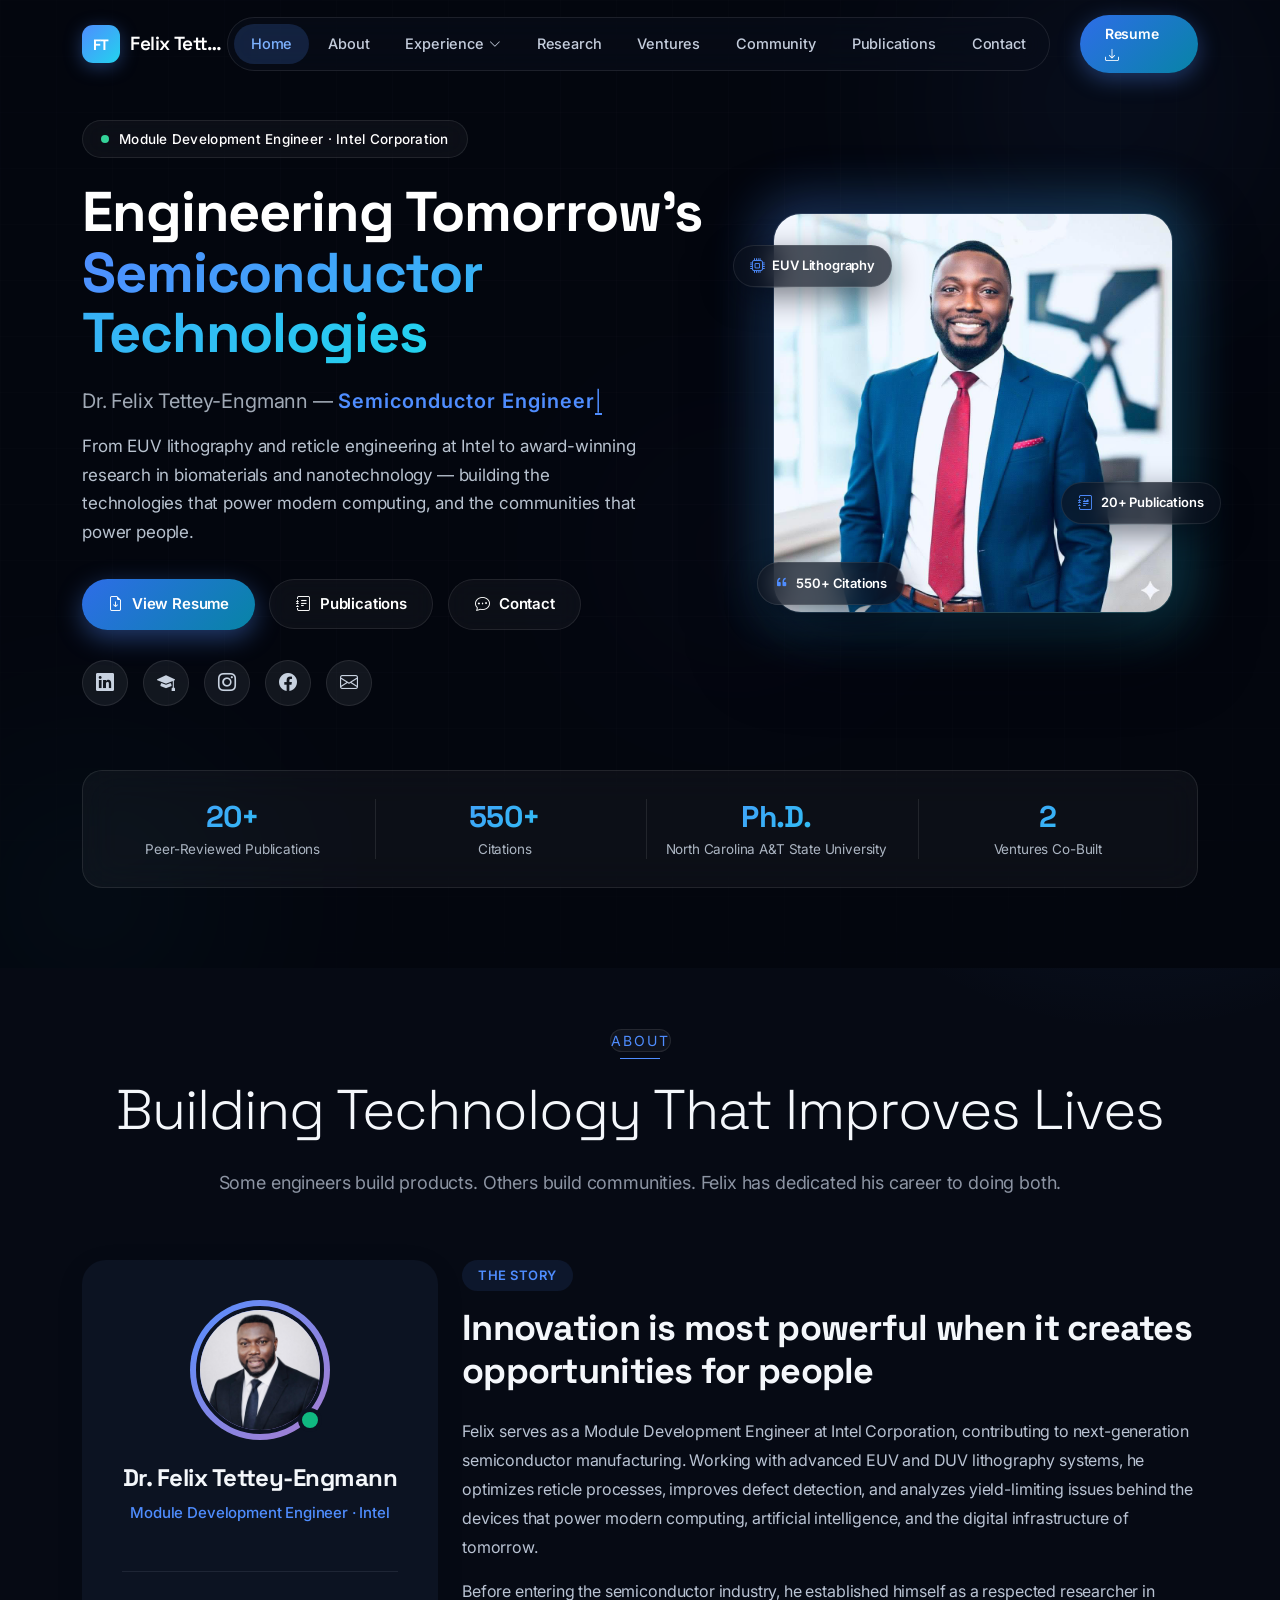
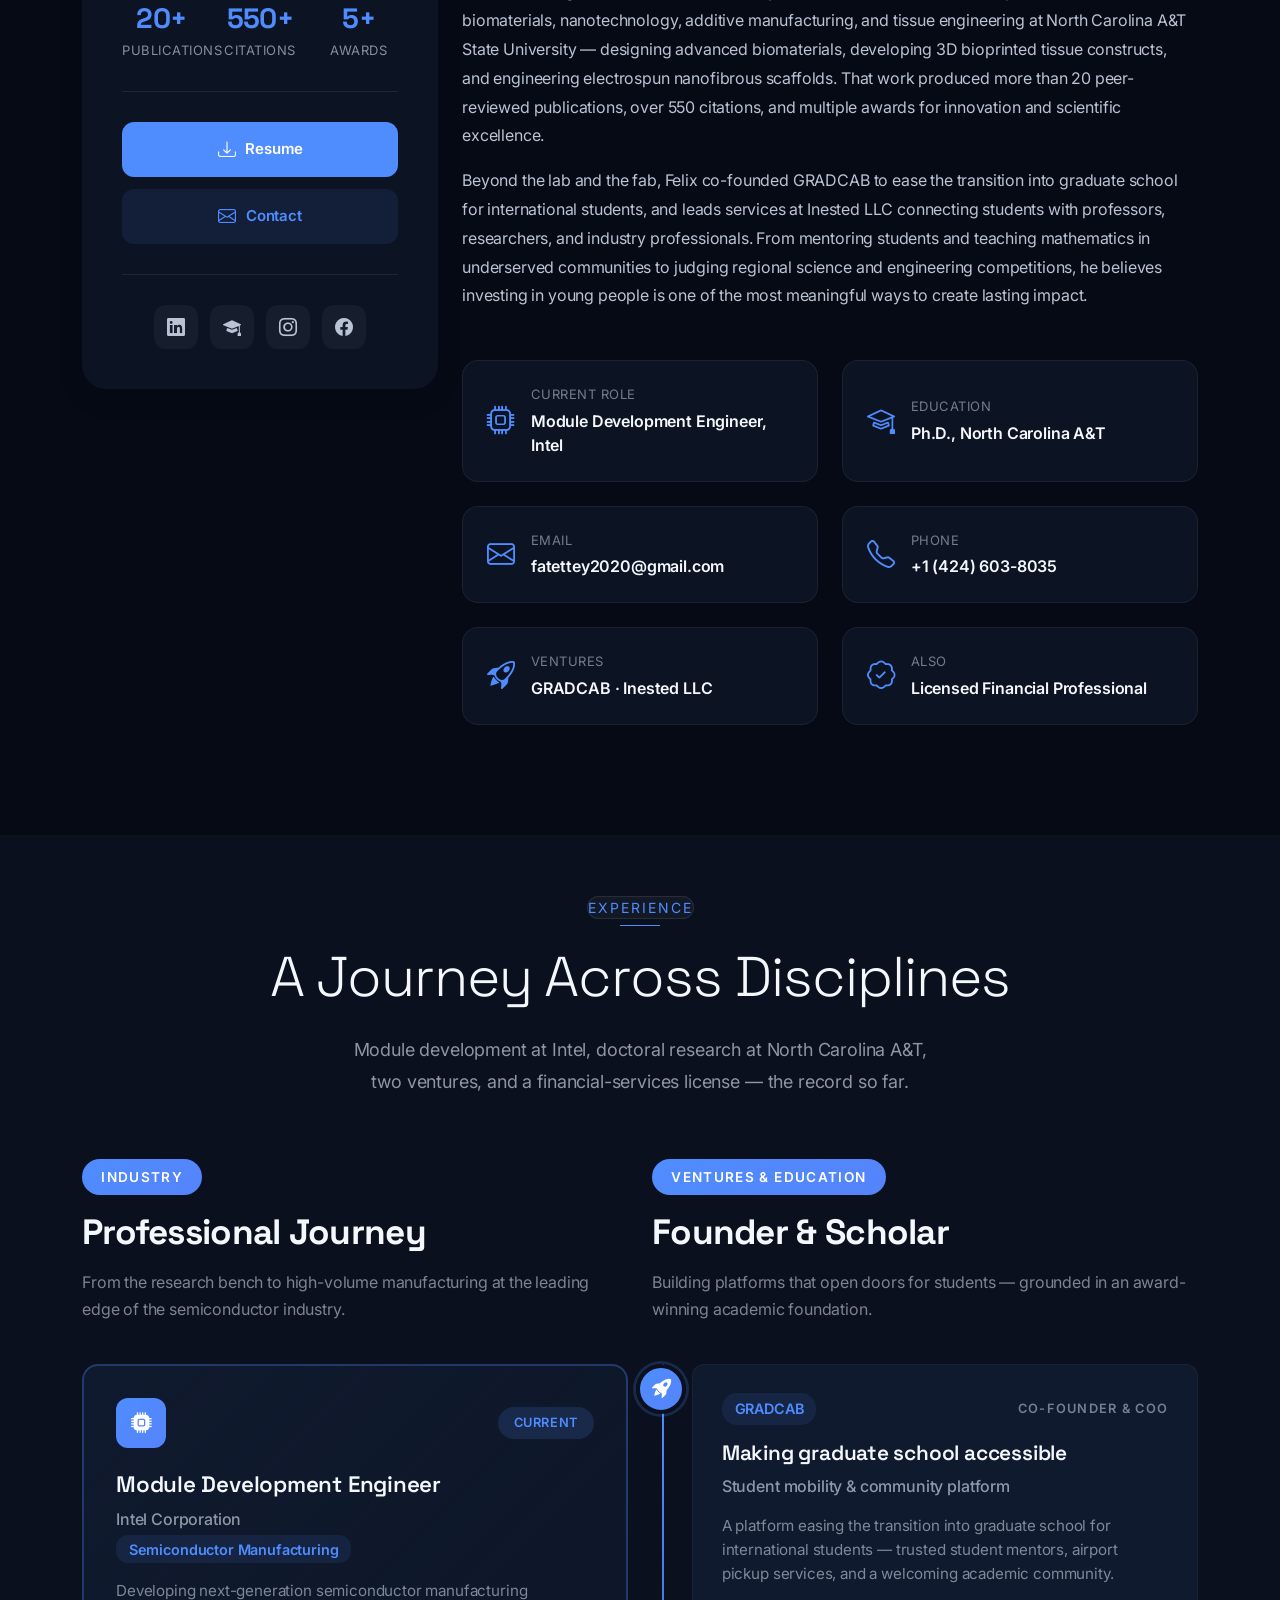
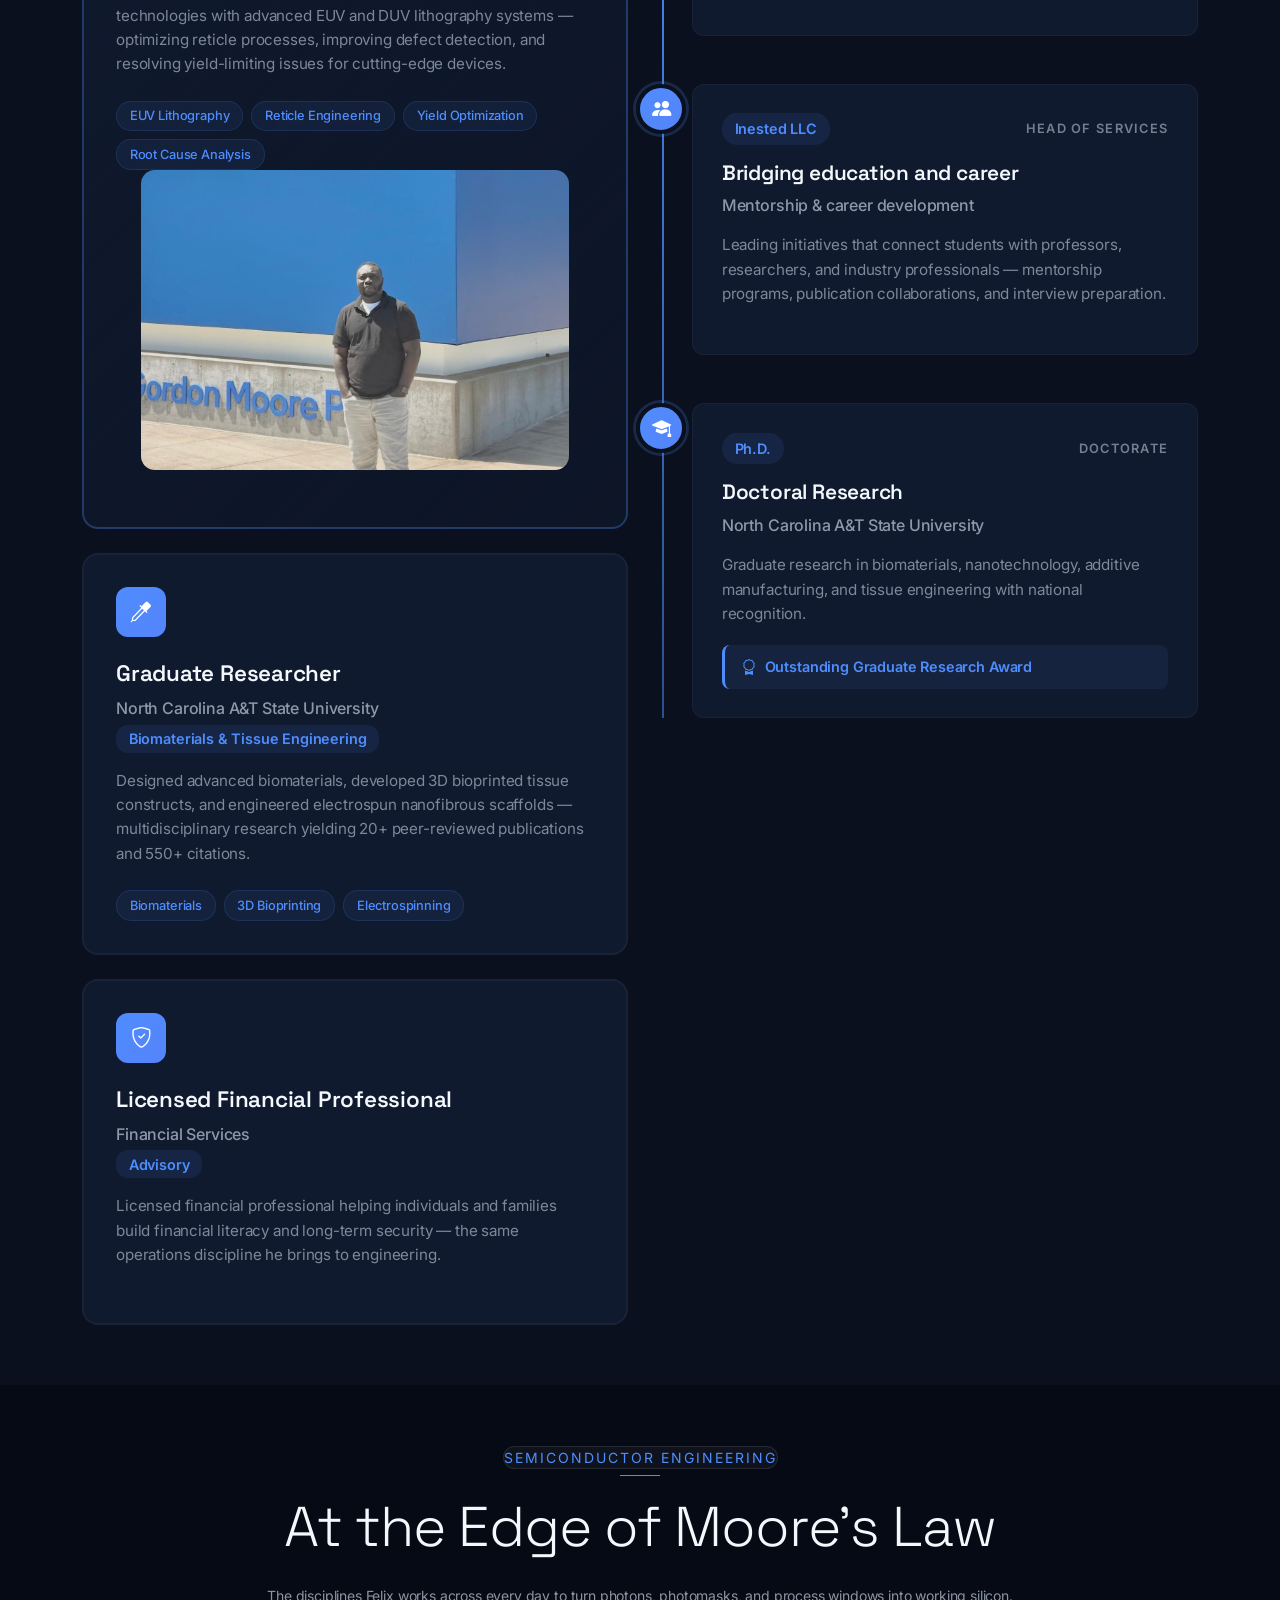
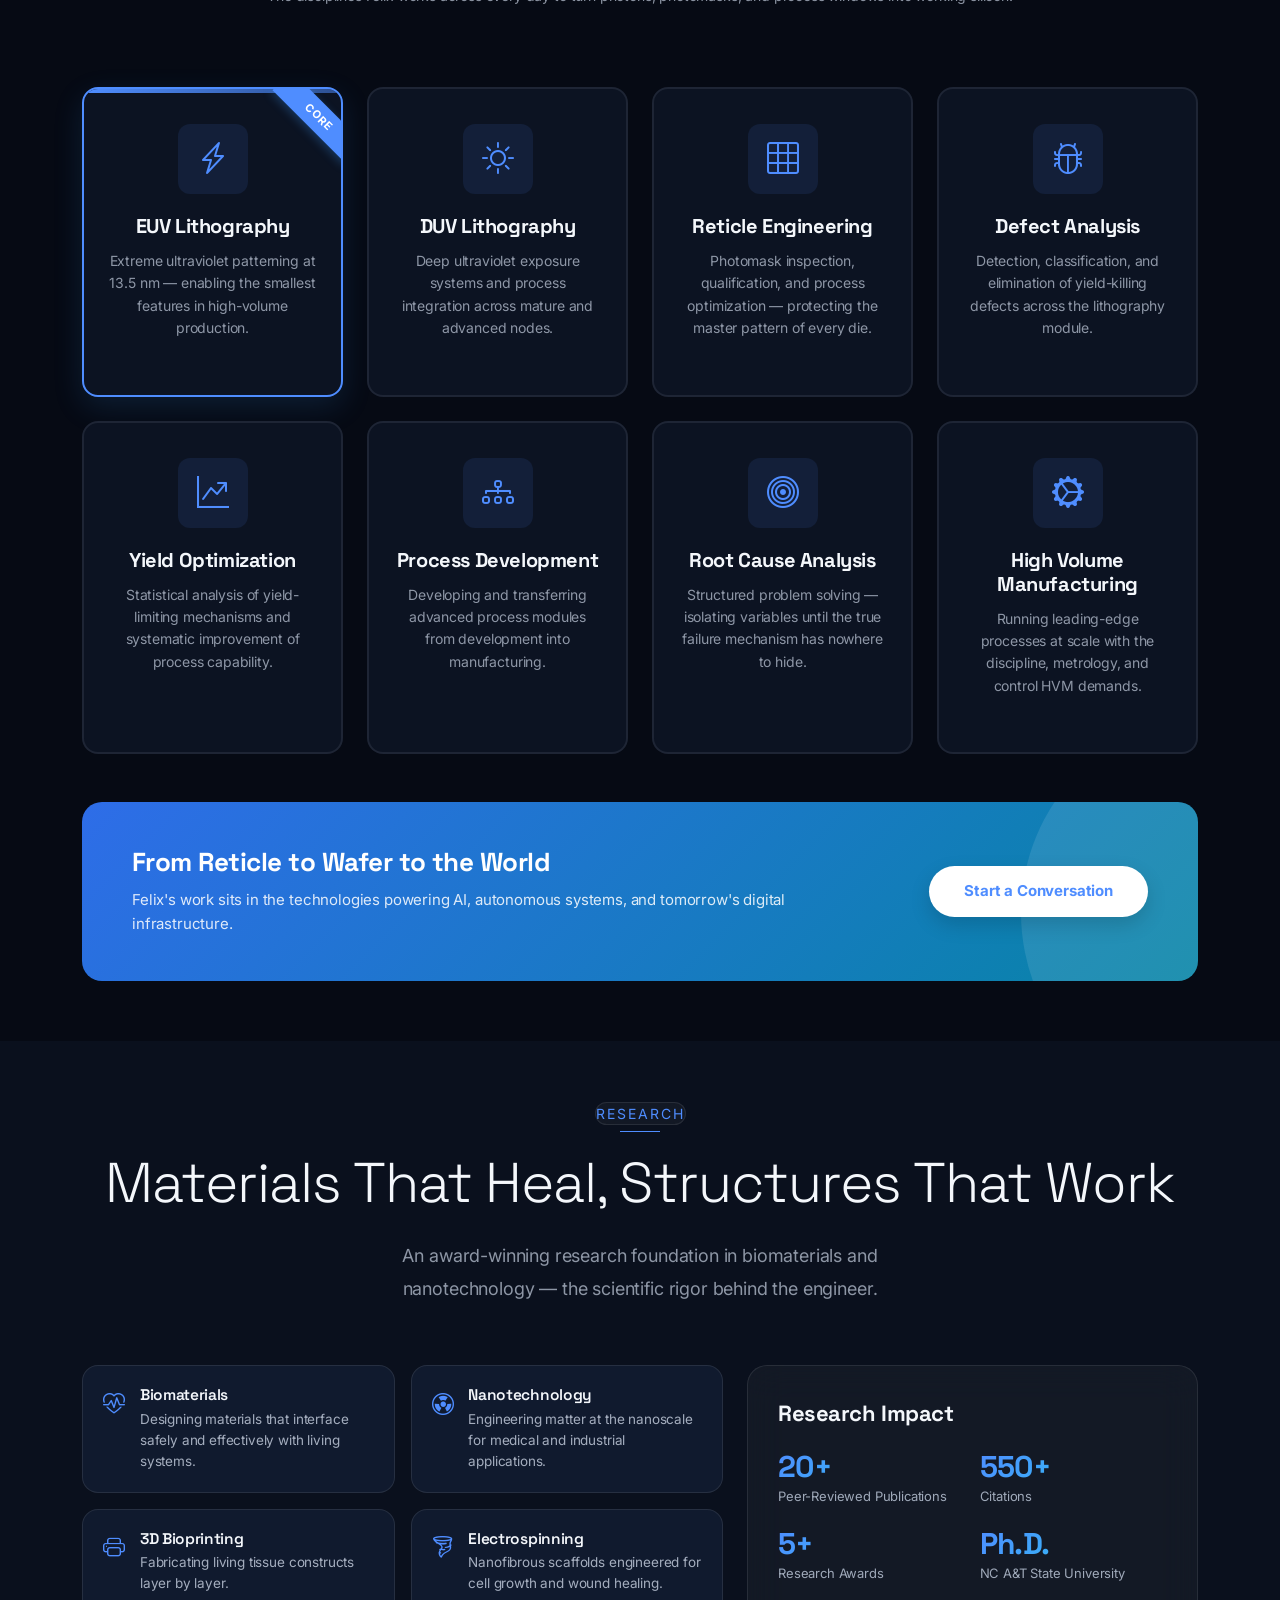
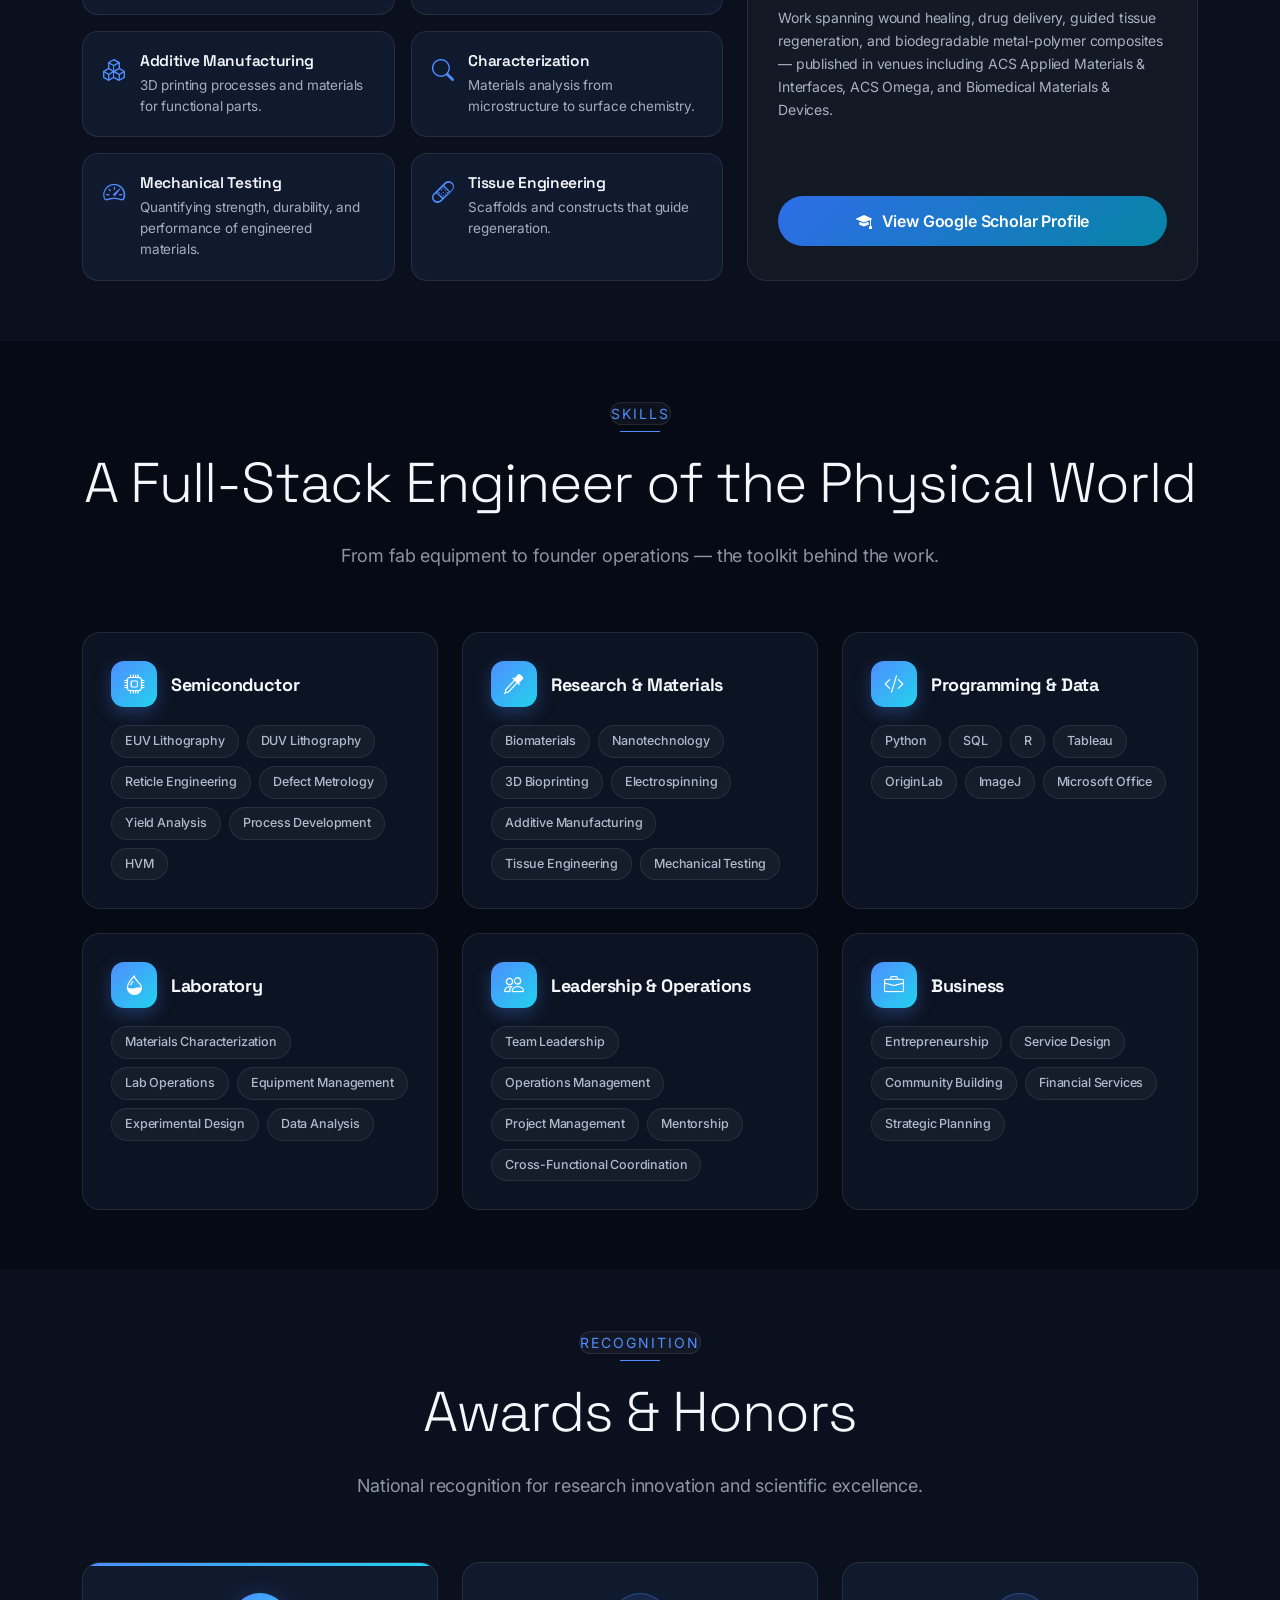
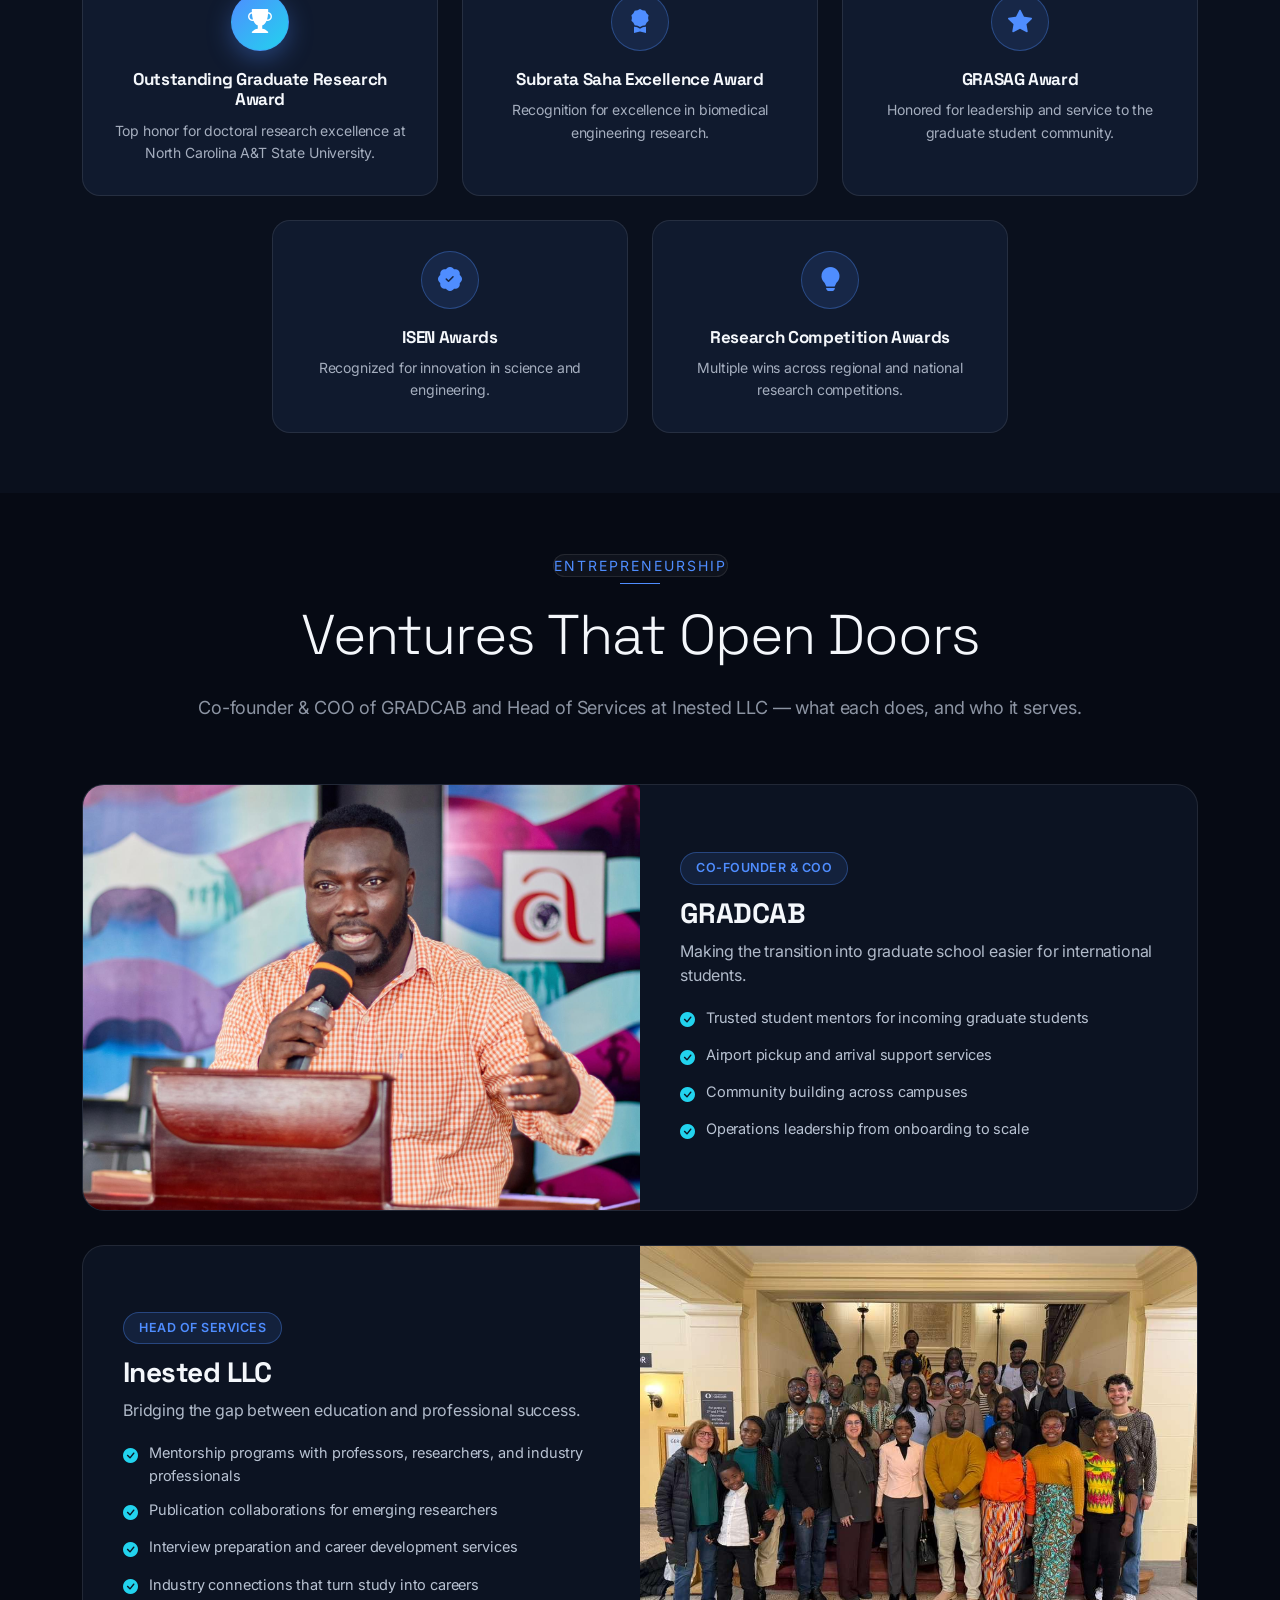
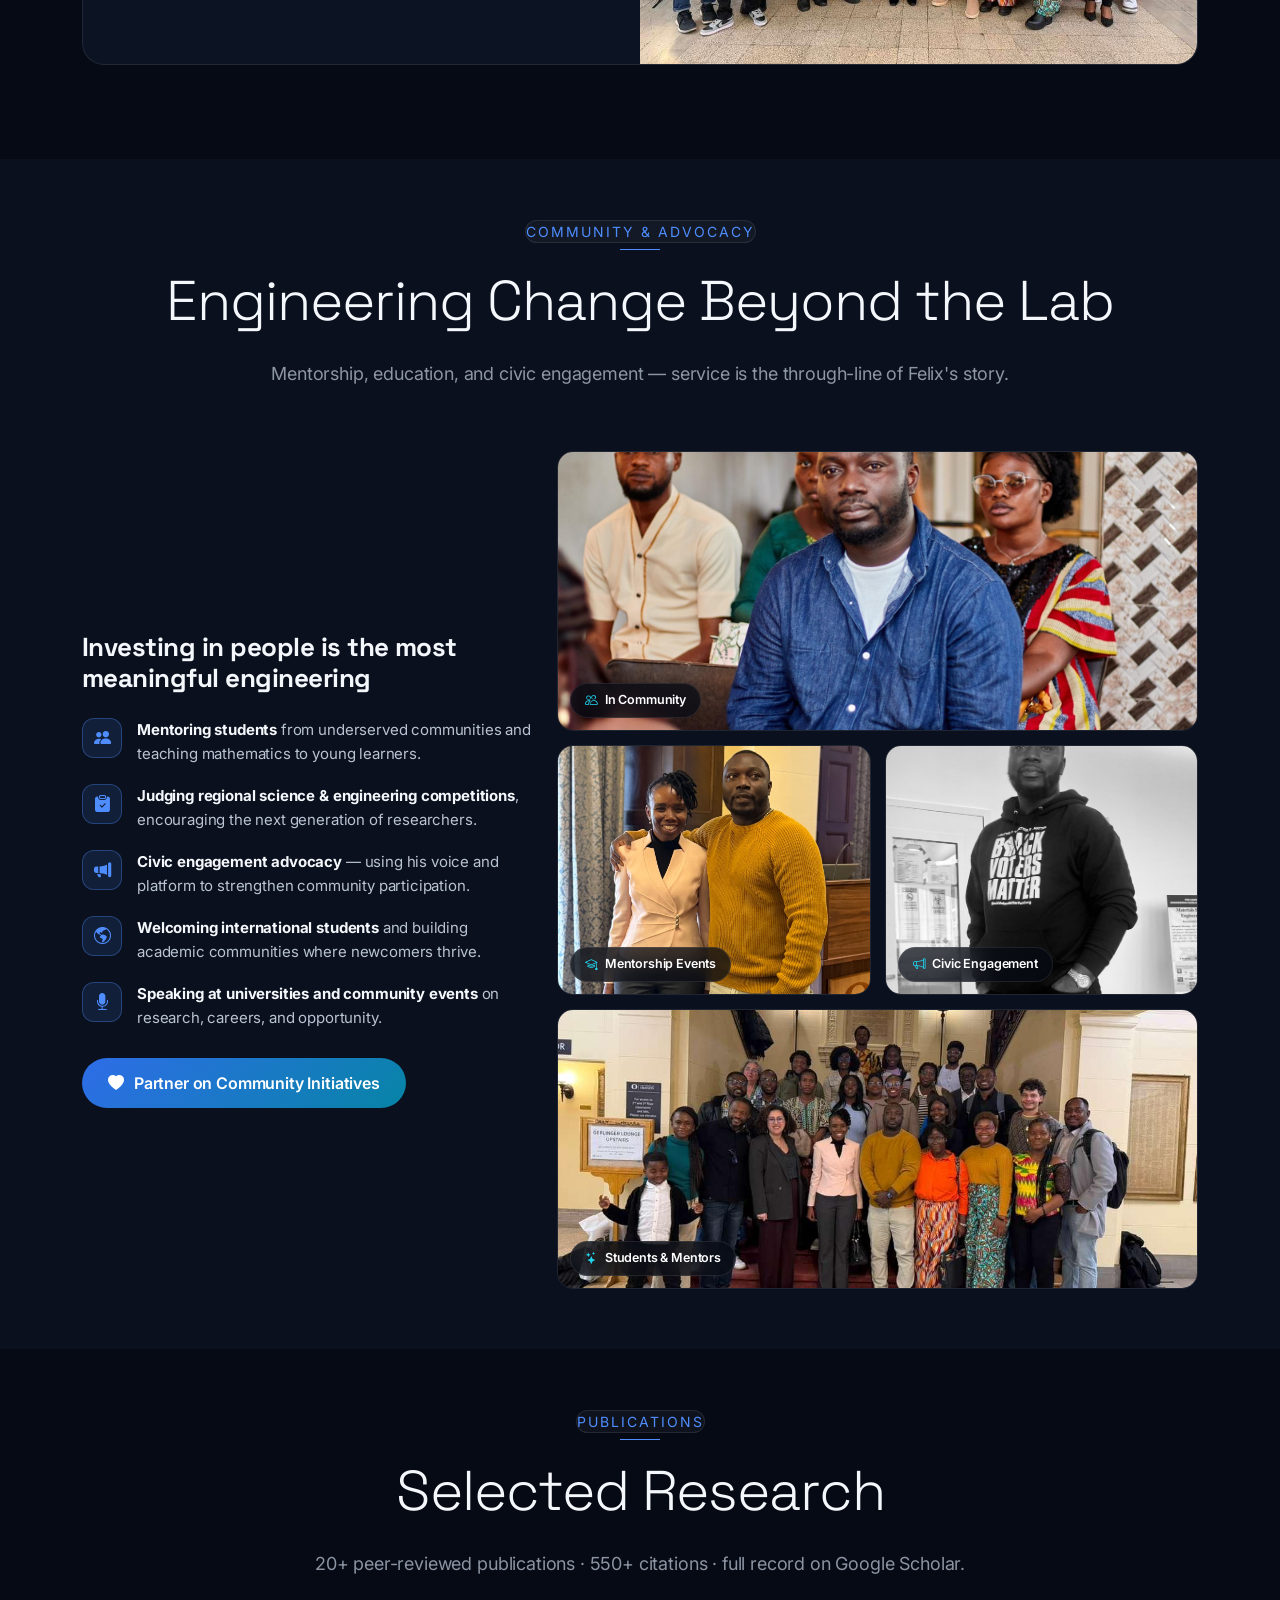
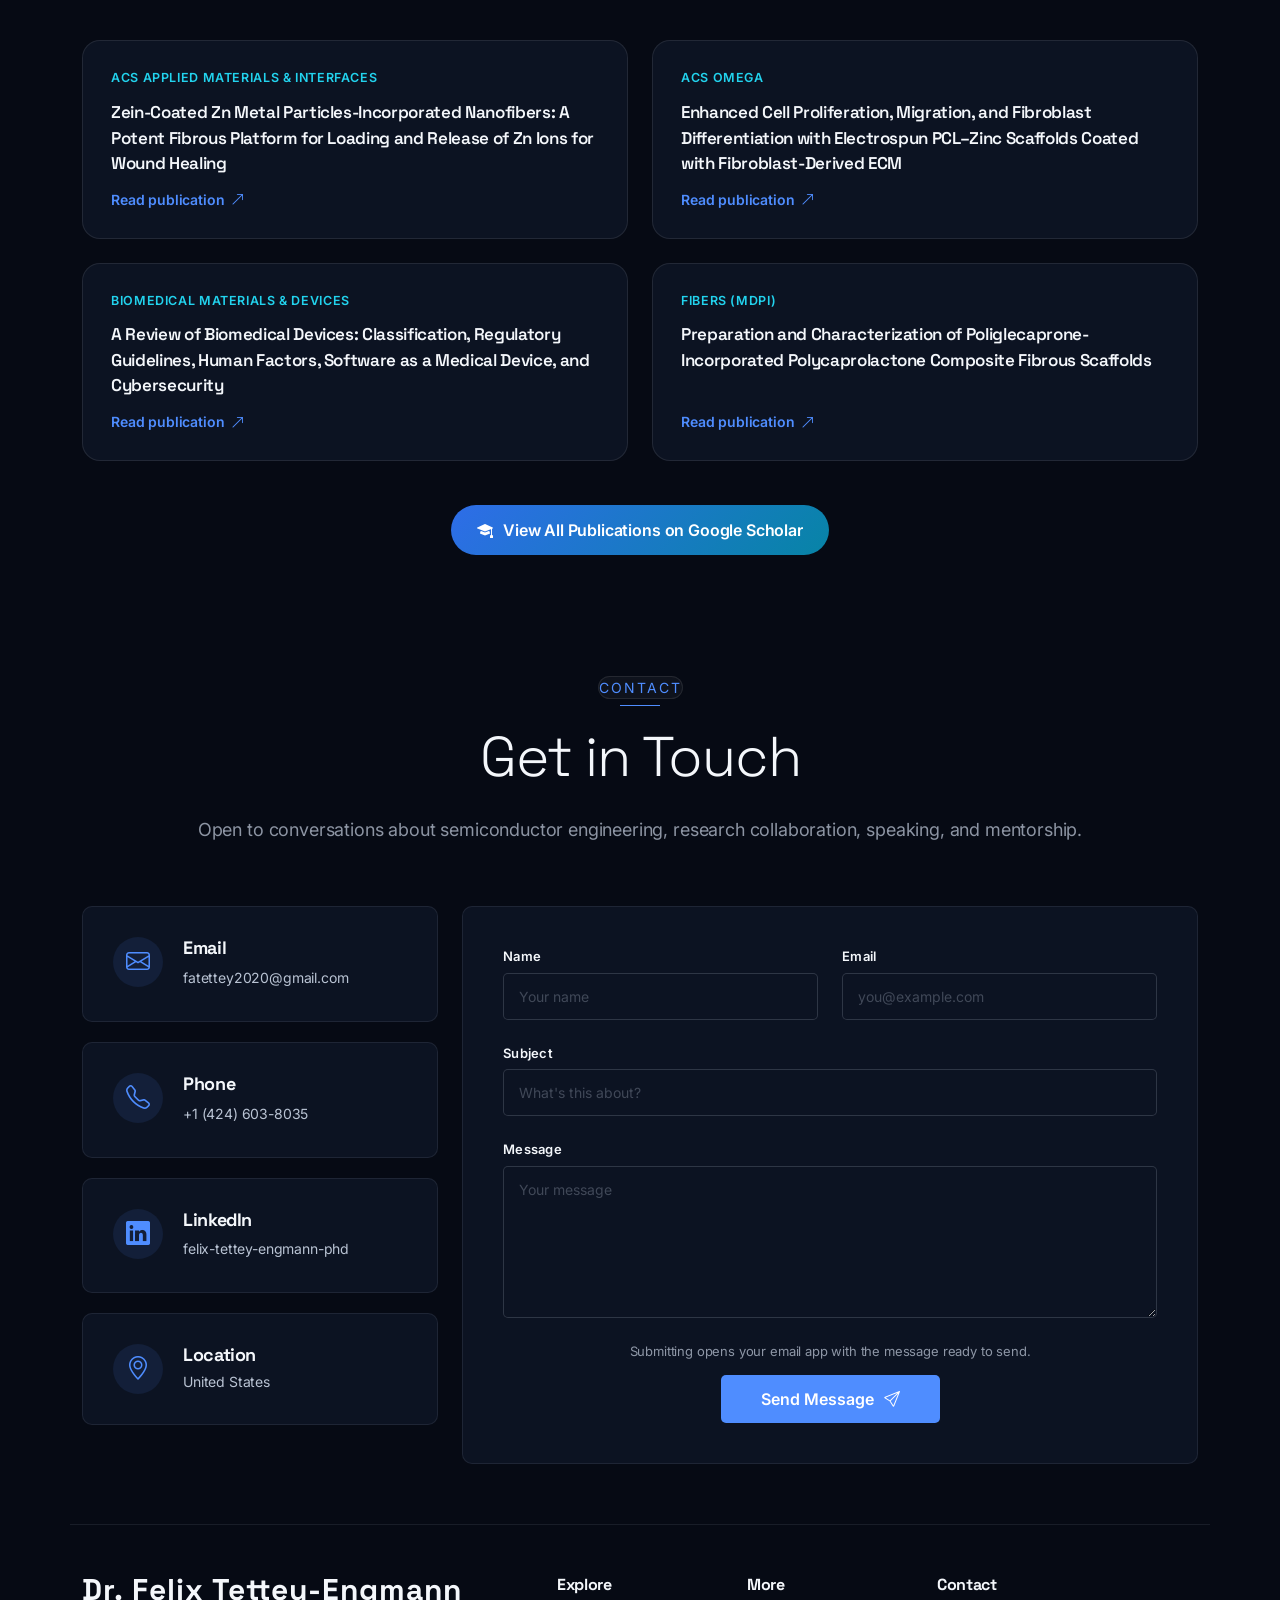
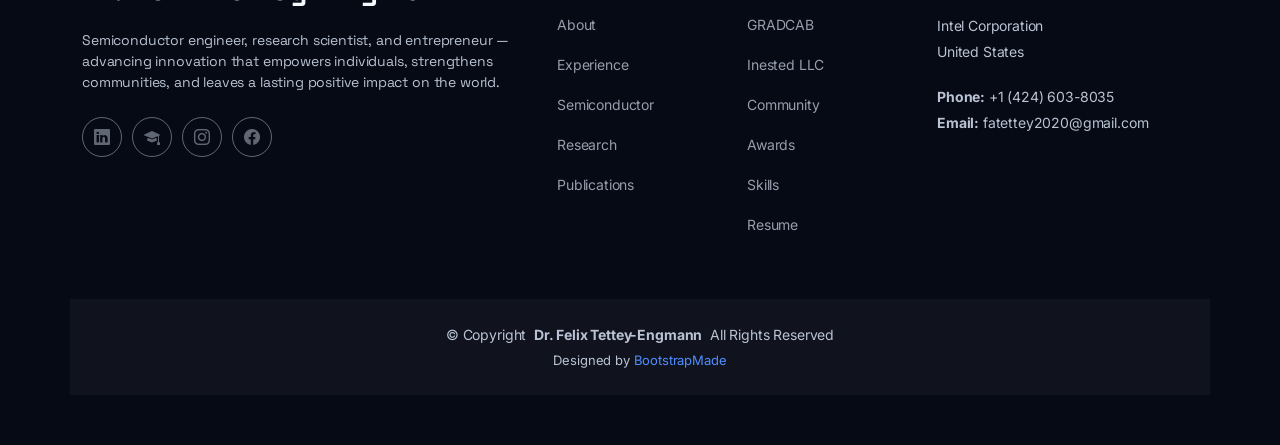
==== commit 02d046c0: "style(design): pill glass navbar, Semiconductor/Skills/Awards nested under Experience, button nav to" ====
--- a/index.html
+++ b/index.html
@@ -88,18 +88,22 @@
       <nav id="navmenu" class="navmenu">
         <ul>
           <li><a href="#hero" class="active">Home</a></li>
-          
           <li><a href="#about">About</a></li>
-          <li><a href="#experience">Experience</a></li>
-          <li><a href="#semiconductor">Semiconductor</a></li>
+          <li class="dropdown"><a href="#experience"><span>Experience</span> <i class="bi bi-chevron-down toggle-dropdown"></i></a>
+            <ul>
+              <li><a href="#experience">Professional Journey</a></li>
+              <li><a href="#semiconductor">Semiconductor Engineering</a></li>
+              <li><a href="#skills">Skills</a></li>
+              <li><a href="#awards">Awards &amp; Honors</a></li>
+            </ul>
+          </li>
           <li><a href="#research">Research</a></li>
-          <li><a href="#skills">Skills</a></li>
           <li><a href="#ventures">Ventures</a></li>
           <li><a href="#community">Community</a></li>
           <li><a href="#publications">Publications</a></li>
           <li><a href="#contact">Contact</a></li>
         </ul>
-        <i class="mobile-nav-toggle d-xl-none bi bi-list"></i>
+        <button class="mobile-nav-toggle d-xl-none bi bi-list" aria-label="Toggle navigation" aria-expanded="false"></button>
       </nav>
 
       <a class="btn-getstarted" href="img/Felix-Tettey-Engmann-Resume.docx" download>Resume <i class="bi bi-download"></i></a>
--- a/assets/css/main.css
+++ b/assets/css/main.css
@@ -4272,6 +4272,7 @@
   --glass-bg: rgba(255, 255, 255, 0.04);
   --glass-border: rgba(255, 255, 255, 0.09);
   --accent-gradient: linear-gradient(135deg, #4f8dff 0%, #22d3ee 100%);
+  --accent-gradient-strong: linear-gradient(135deg, #2e6de8 0%, #0784a6 100%); /* AA contrast with white text */
 }
 
 .light-background {
@@ -5312,3 +5313,89 @@
   color: var(--heading-color);
   margin-bottom: 6px;
 }
+
+/* White text sits on the darker gradient so body-size labels pass WCAG AA */
+.btn-hero.primary,
+.header .btn-getstarted,
+.scholar-btn,
+.services .cta-box {
+  background: var(--accent-gradient-strong);
+}
+
+/* Pill navbar: floating glass pill with rounded active state (desktop) */
+.mobile-nav-toggle {
+  background: none;
+  border: 0;
+  padding: 4px;
+}
+
+@media (min-width: 1200px) {
+  .navmenu > ul {
+    background: rgba(10, 16, 29, 0.55);
+    border: 1px solid var(--glass-border);
+    backdrop-filter: blur(18px);
+    -webkit-backdrop-filter: blur(18px);
+    border-radius: 999px;
+    padding: 6px;
+    gap: 2px;
+  }
+
+  .navmenu > ul > li {
+    padding: 0;
+  }
+
+  .navmenu a,
+  .navmenu a:focus {
+    padding: 9px 17px;
+    border-radius: 999px;
+    font-size: 14.5px;
+    font-weight: 500;
+  }
+
+  .navmenu li:last-child a {
+    padding-right: 17px;
+  }
+
+  .navmenu > ul > li:hover > a {
+    background: rgba(255, 255, 255, 0.06);
+    color: var(--heading-color);
+  }
+
+  .navmenu > ul > li > a.active {
+    background: color-mix(in srgb, var(--accent-color), transparent 82%);
+    color: var(--nav-hover-color);
+  }
+
+  /* Dropdown panel: glass card */
+  .navmenu .dropdown ul {
+    background: rgba(8, 13, 24, 0.92);
+    border: 1px solid var(--glass-border);
+    backdrop-filter: blur(18px);
+    -webkit-backdrop-filter: blur(18px);
+    border-radius: 16px;
+    padding: 8px;
+    box-shadow: 0 20px 50px rgba(2, 6, 16, 0.6);
+  }
+
+  .navmenu .dropdown ul a {
+    border-radius: 10px;
+    padding: 10px 14px;
+    font-size: 14px;
+  }
+
+  .navmenu .dropdown ul a:hover {
+    background: rgba(255, 255, 255, 0.06);
+    color: var(--nav-hover-color);
+  }
+}
+
+/* Header on scroll: dark glass instead of template gray */
+.index-page.scrolled .header {
+  --background-color: rgba(6, 10, 20, 0.72);
+}
+
+.scrolled .header {
+  backdrop-filter: blur(18px);
+  -webkit-backdrop-filter: blur(18px);
+  box-shadow: 0 4px 30px rgba(2, 6, 16, 0.45);
+}
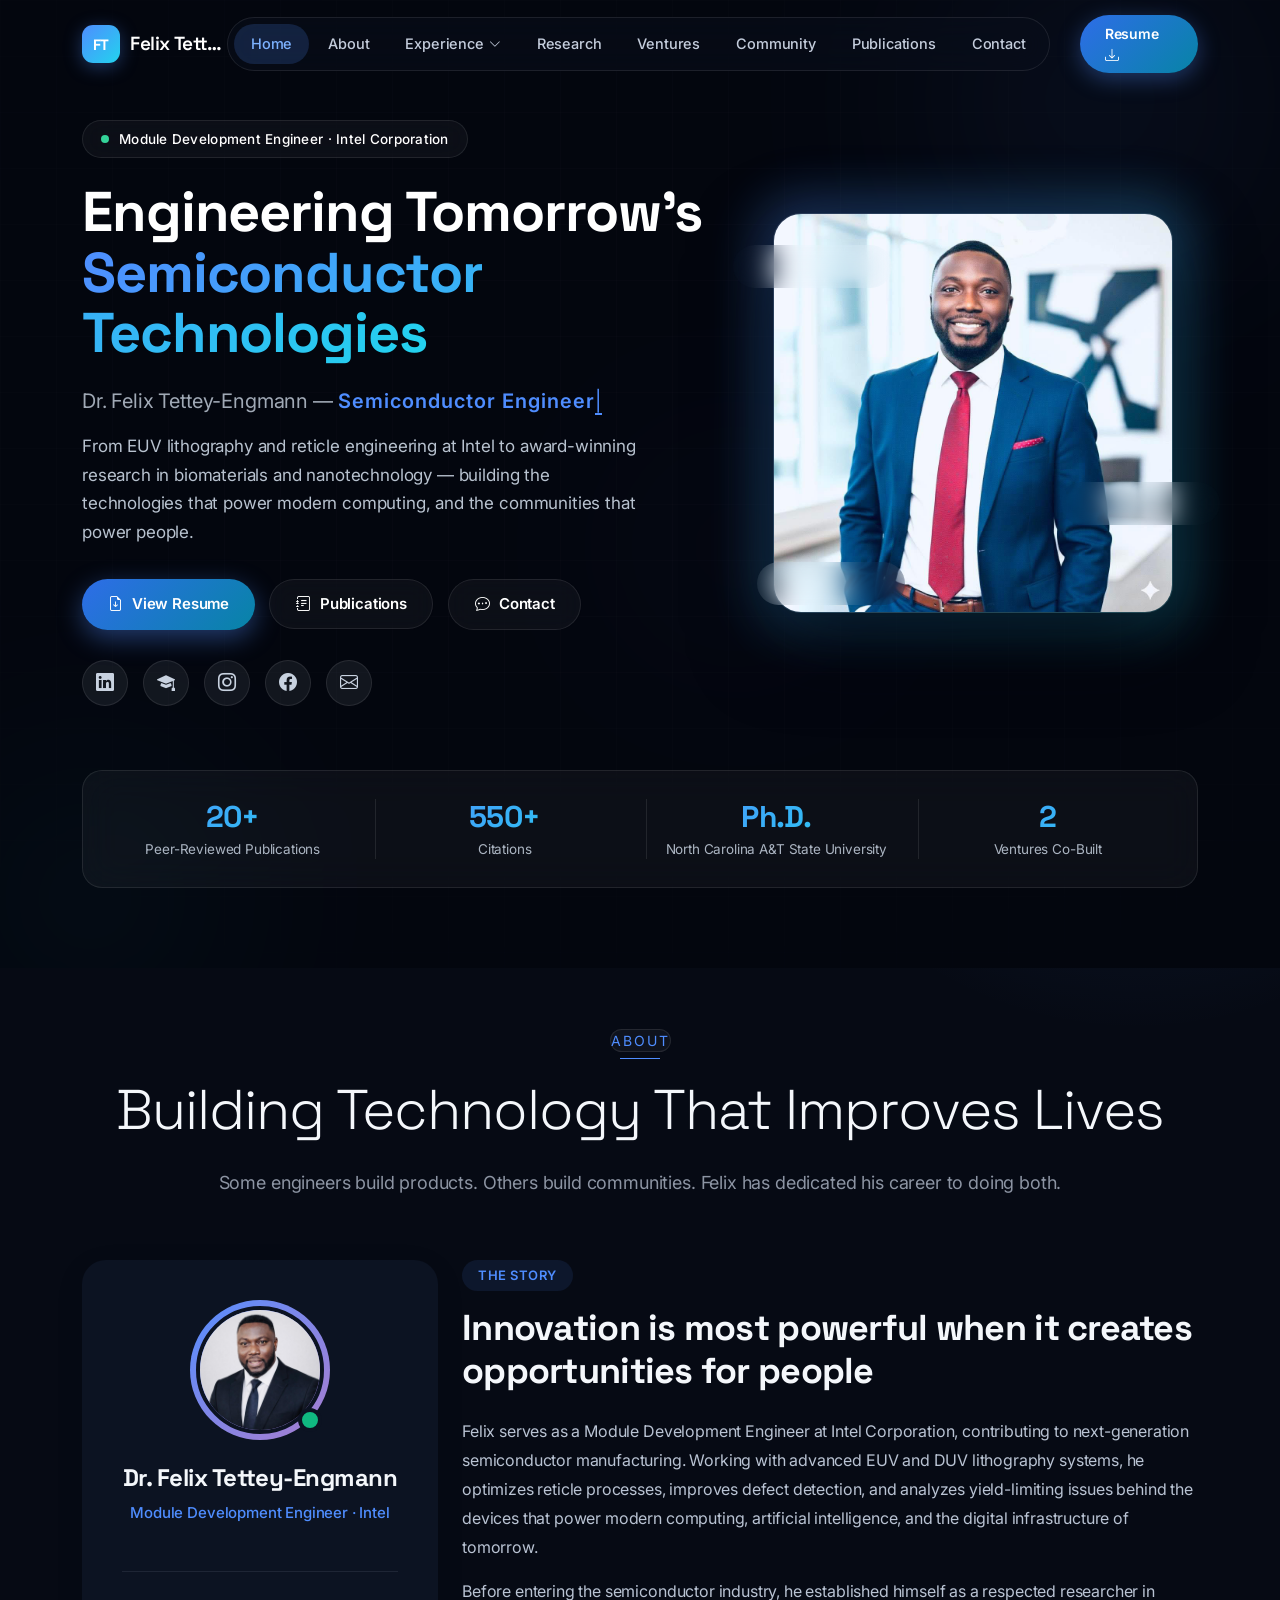
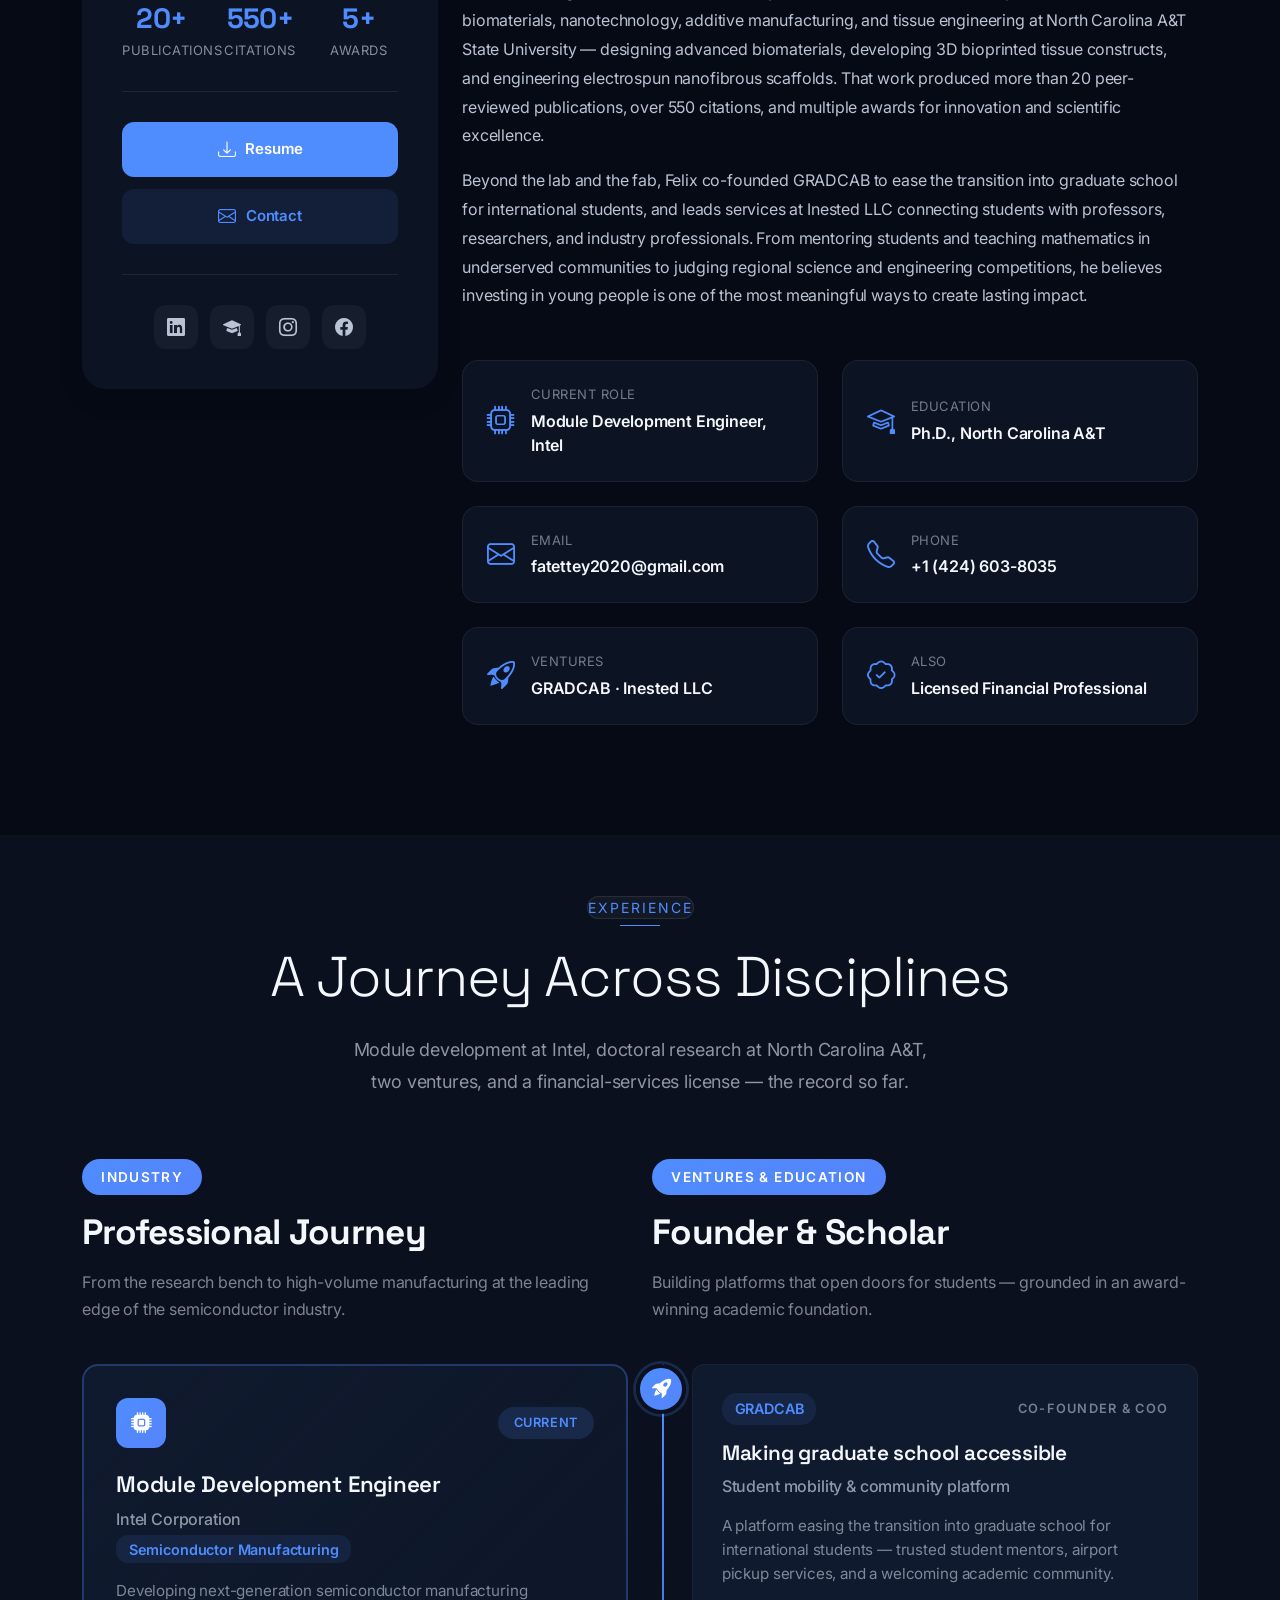
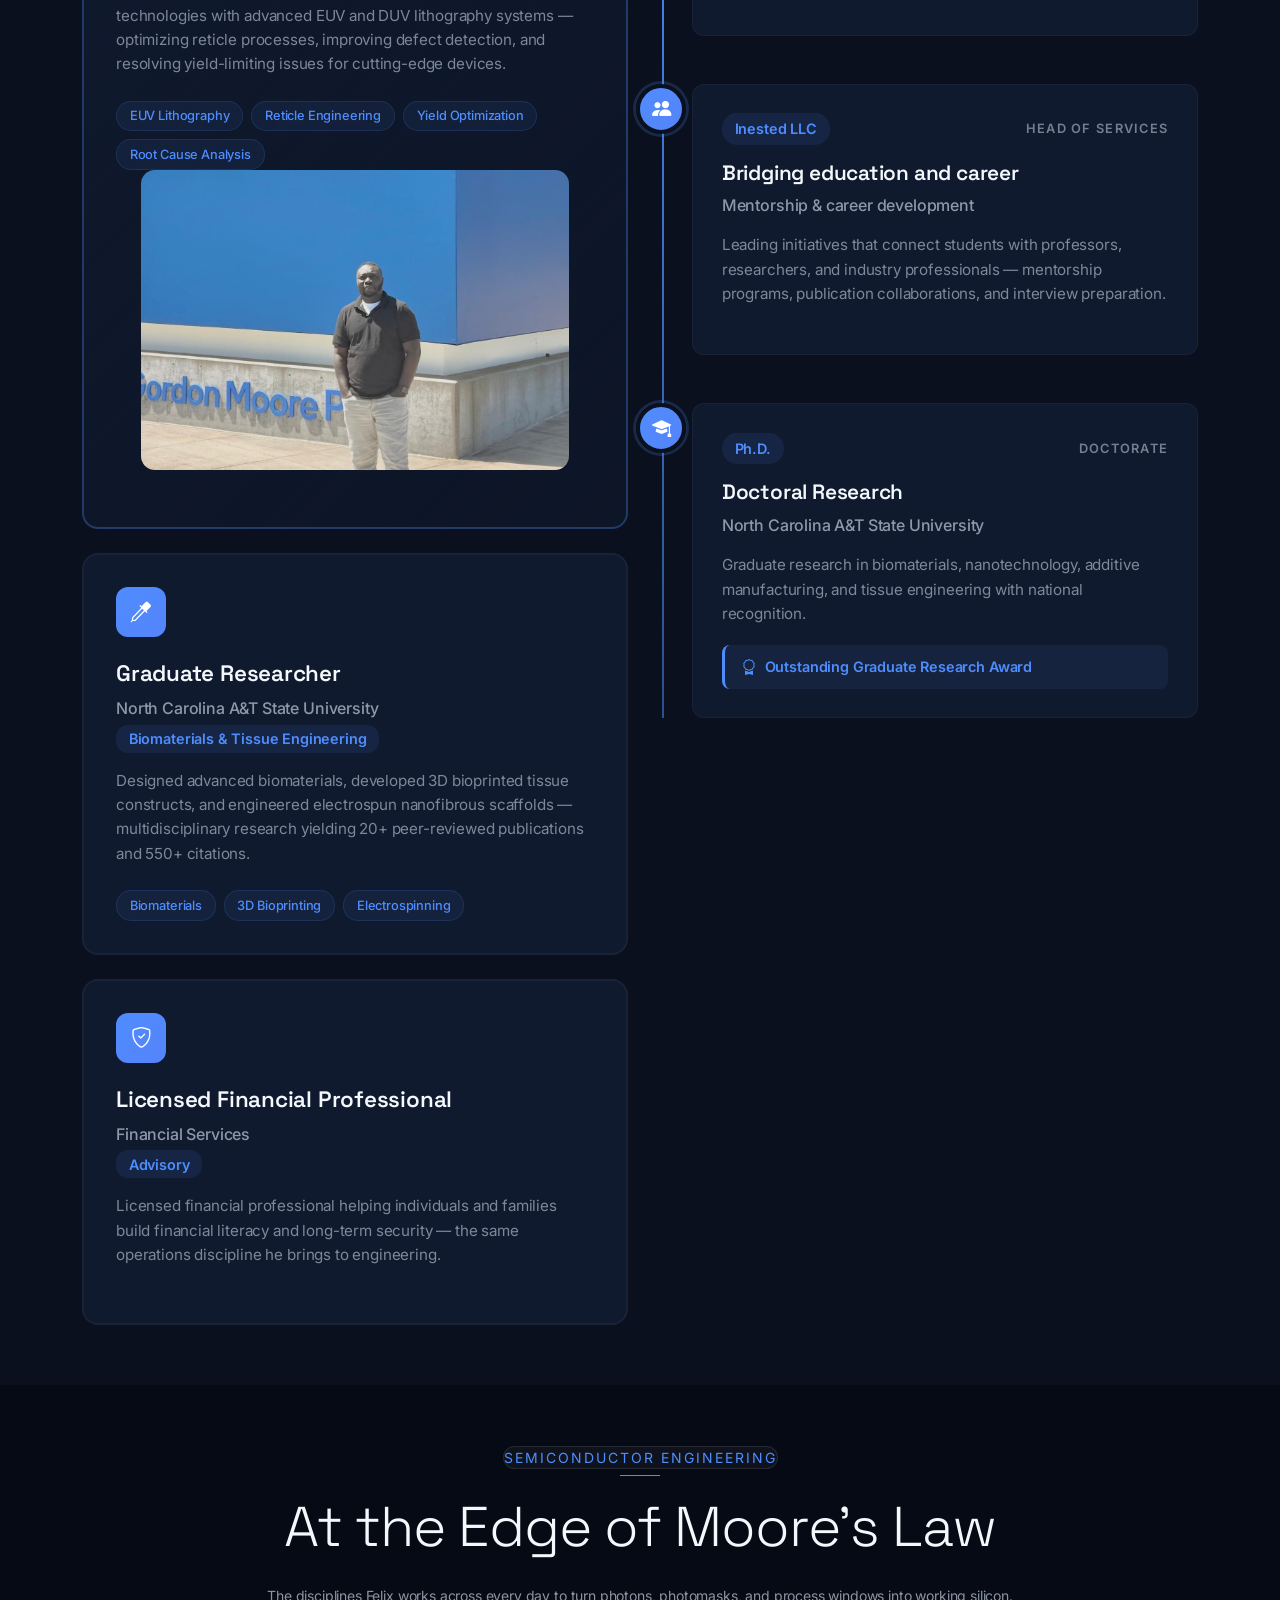
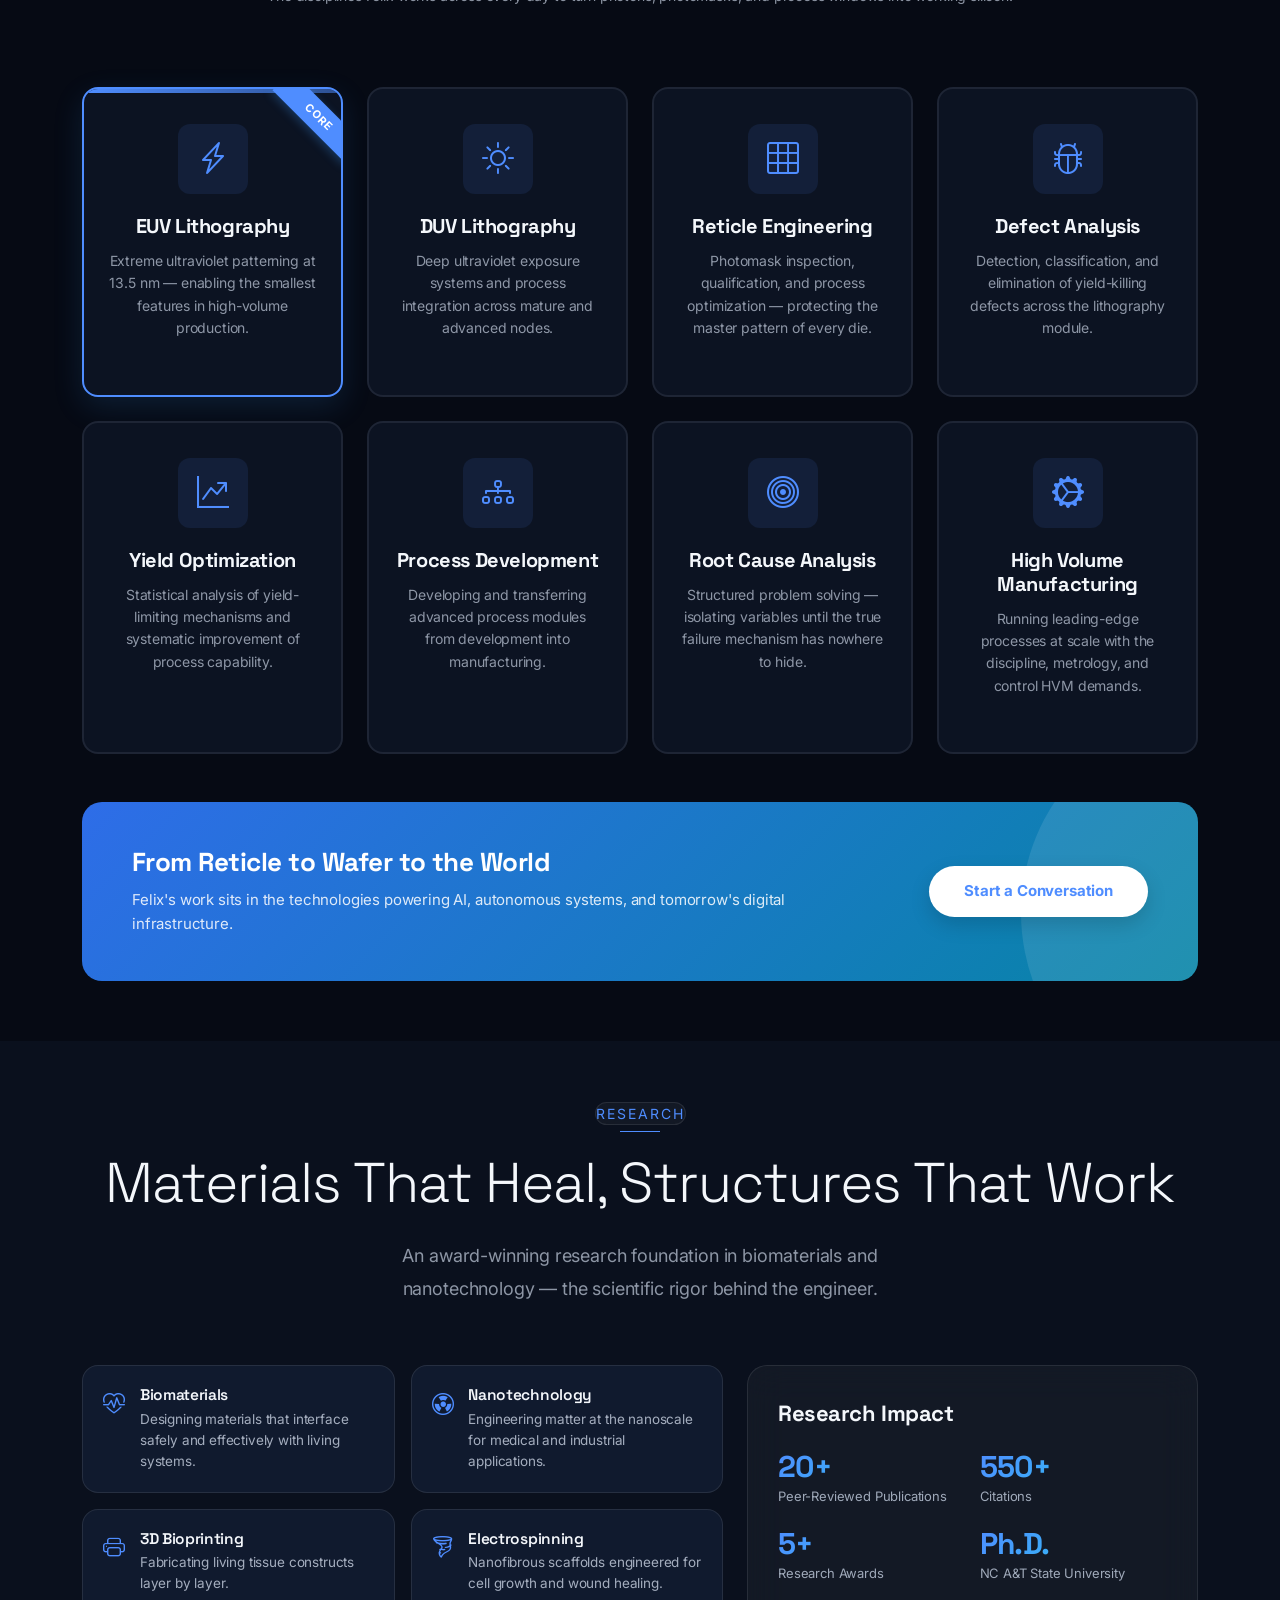
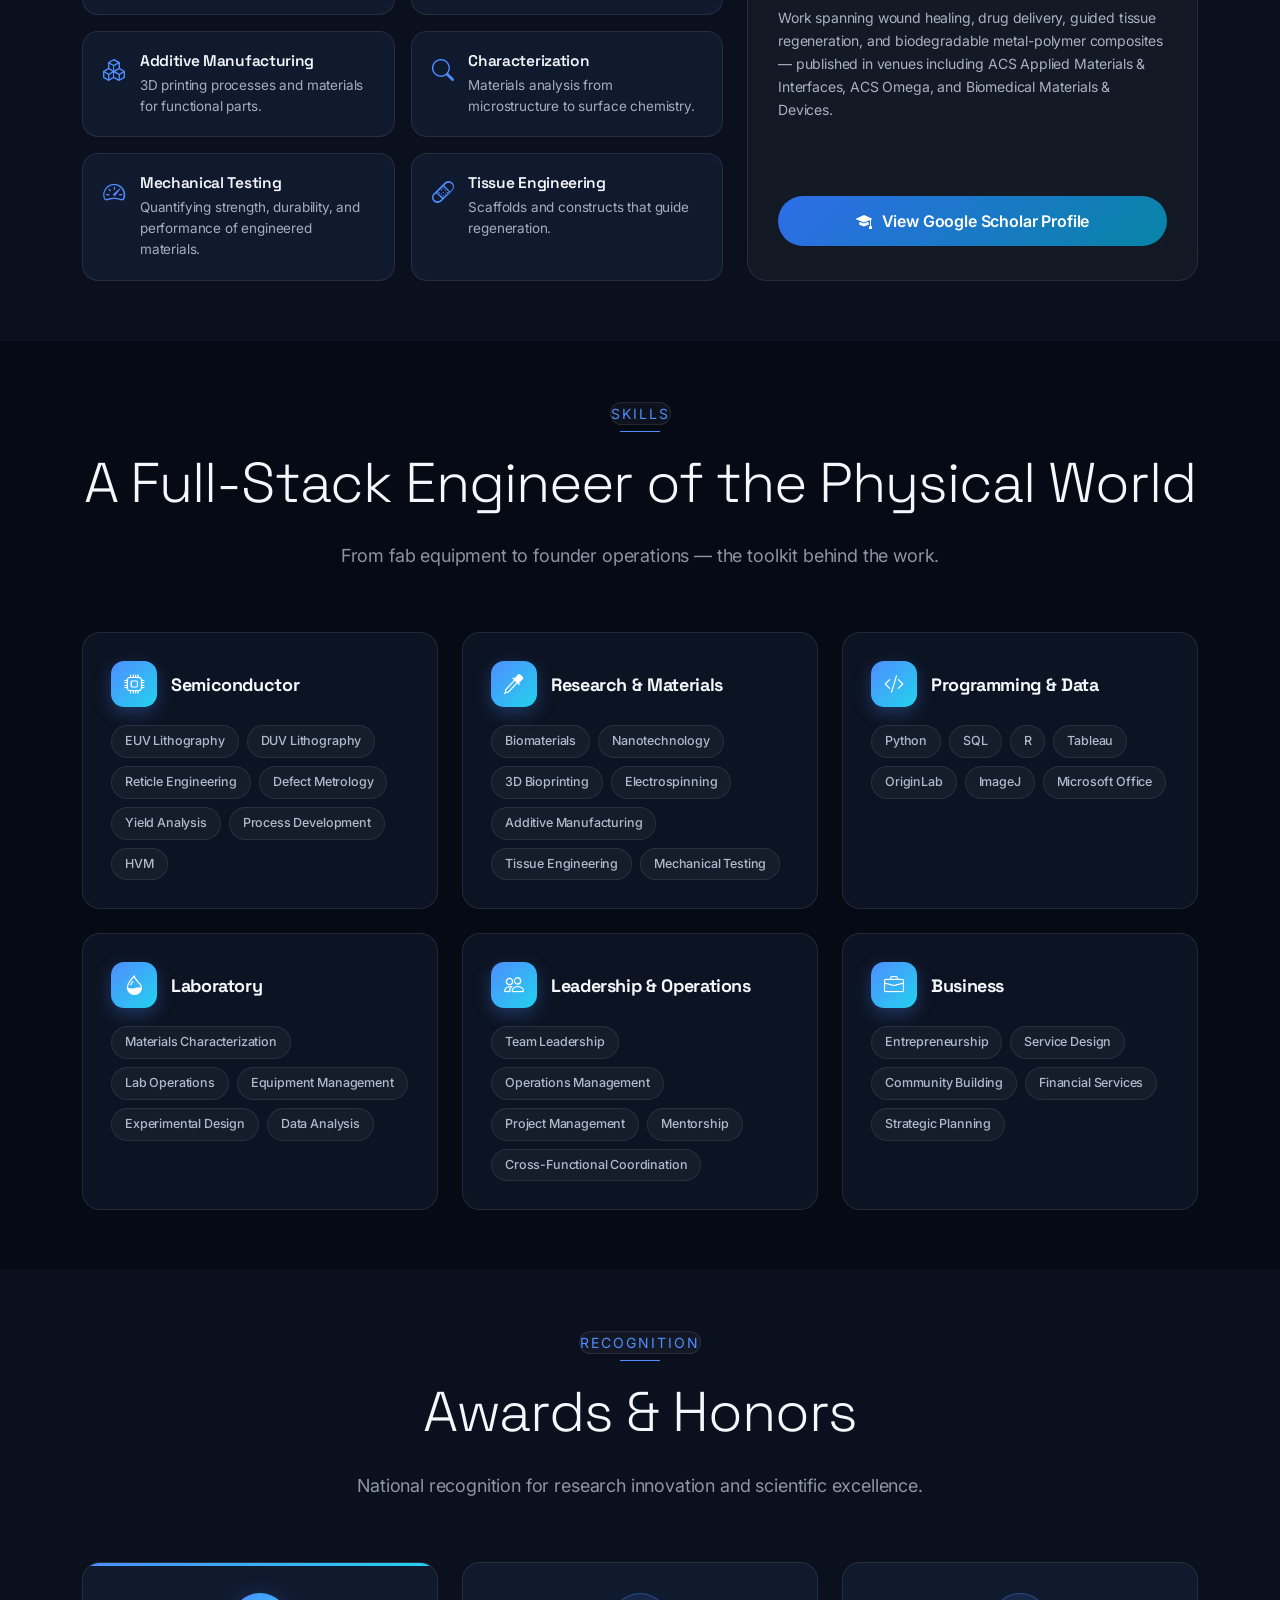
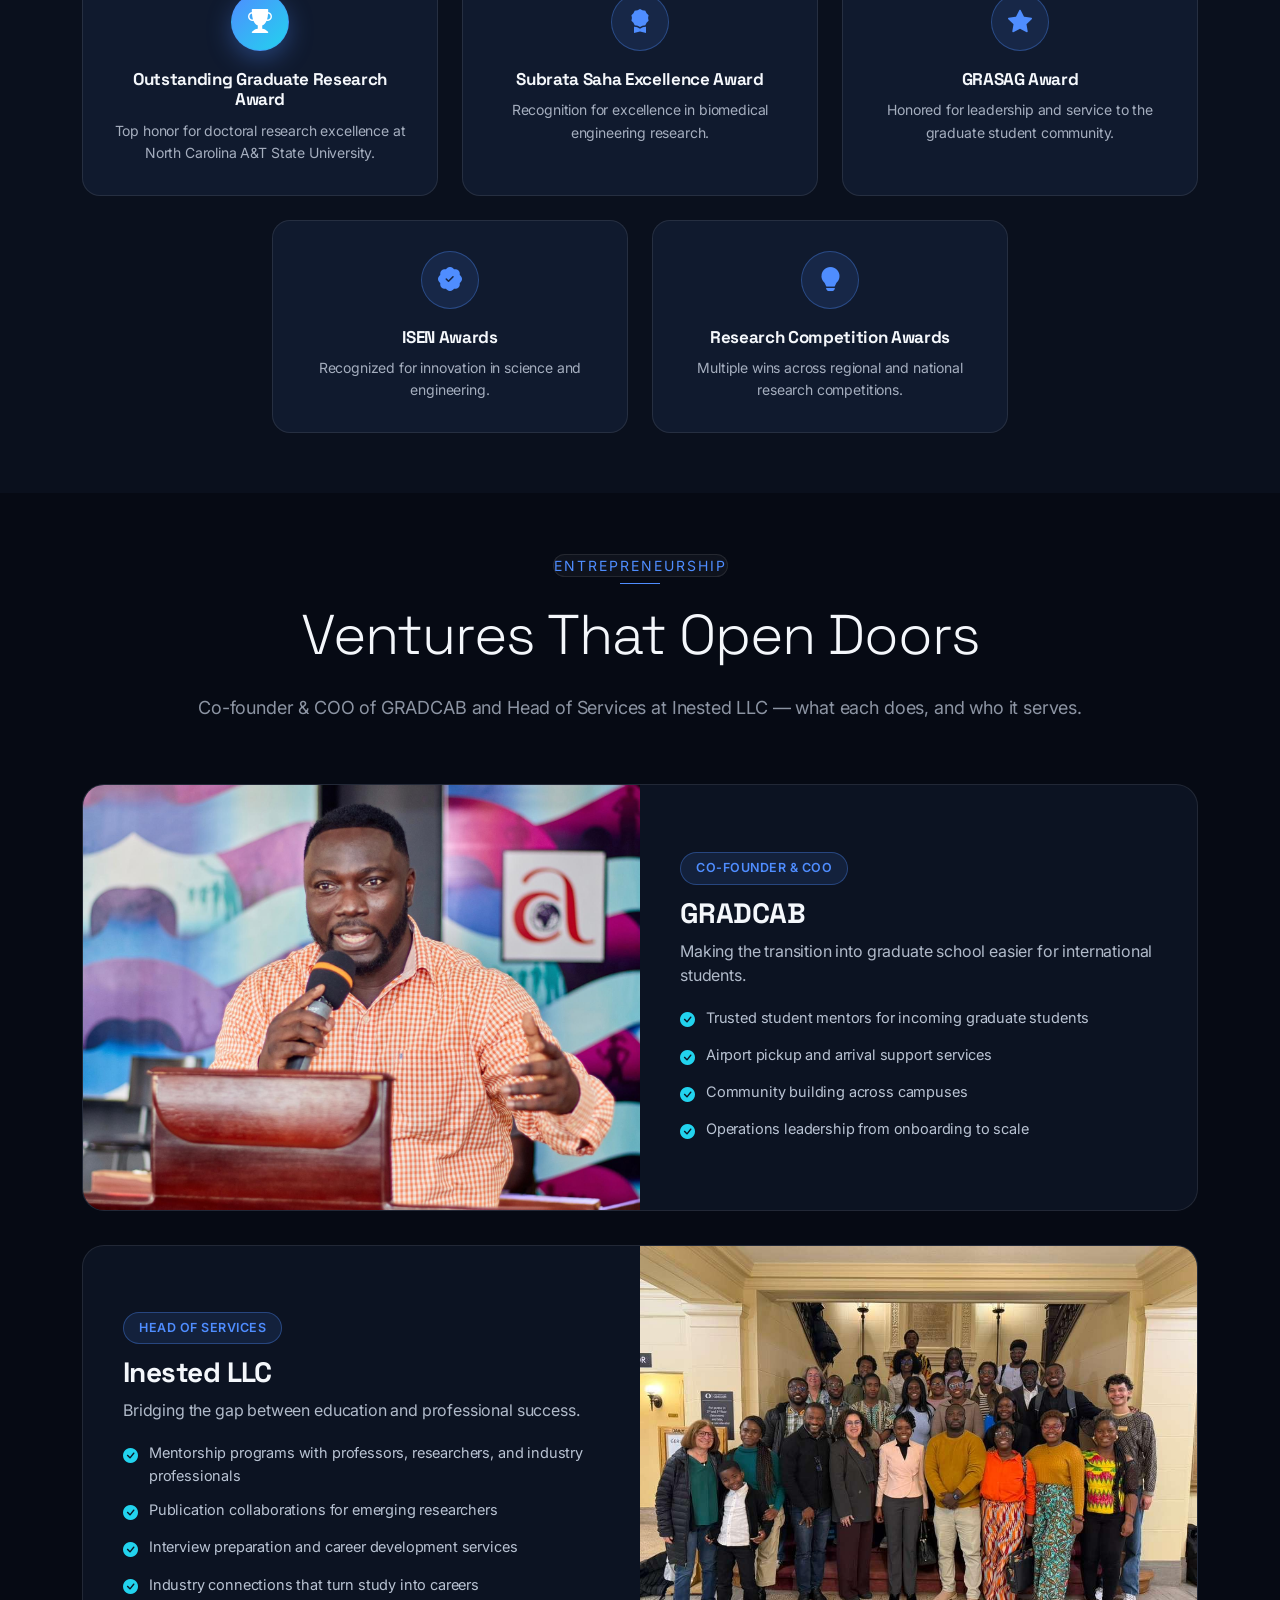
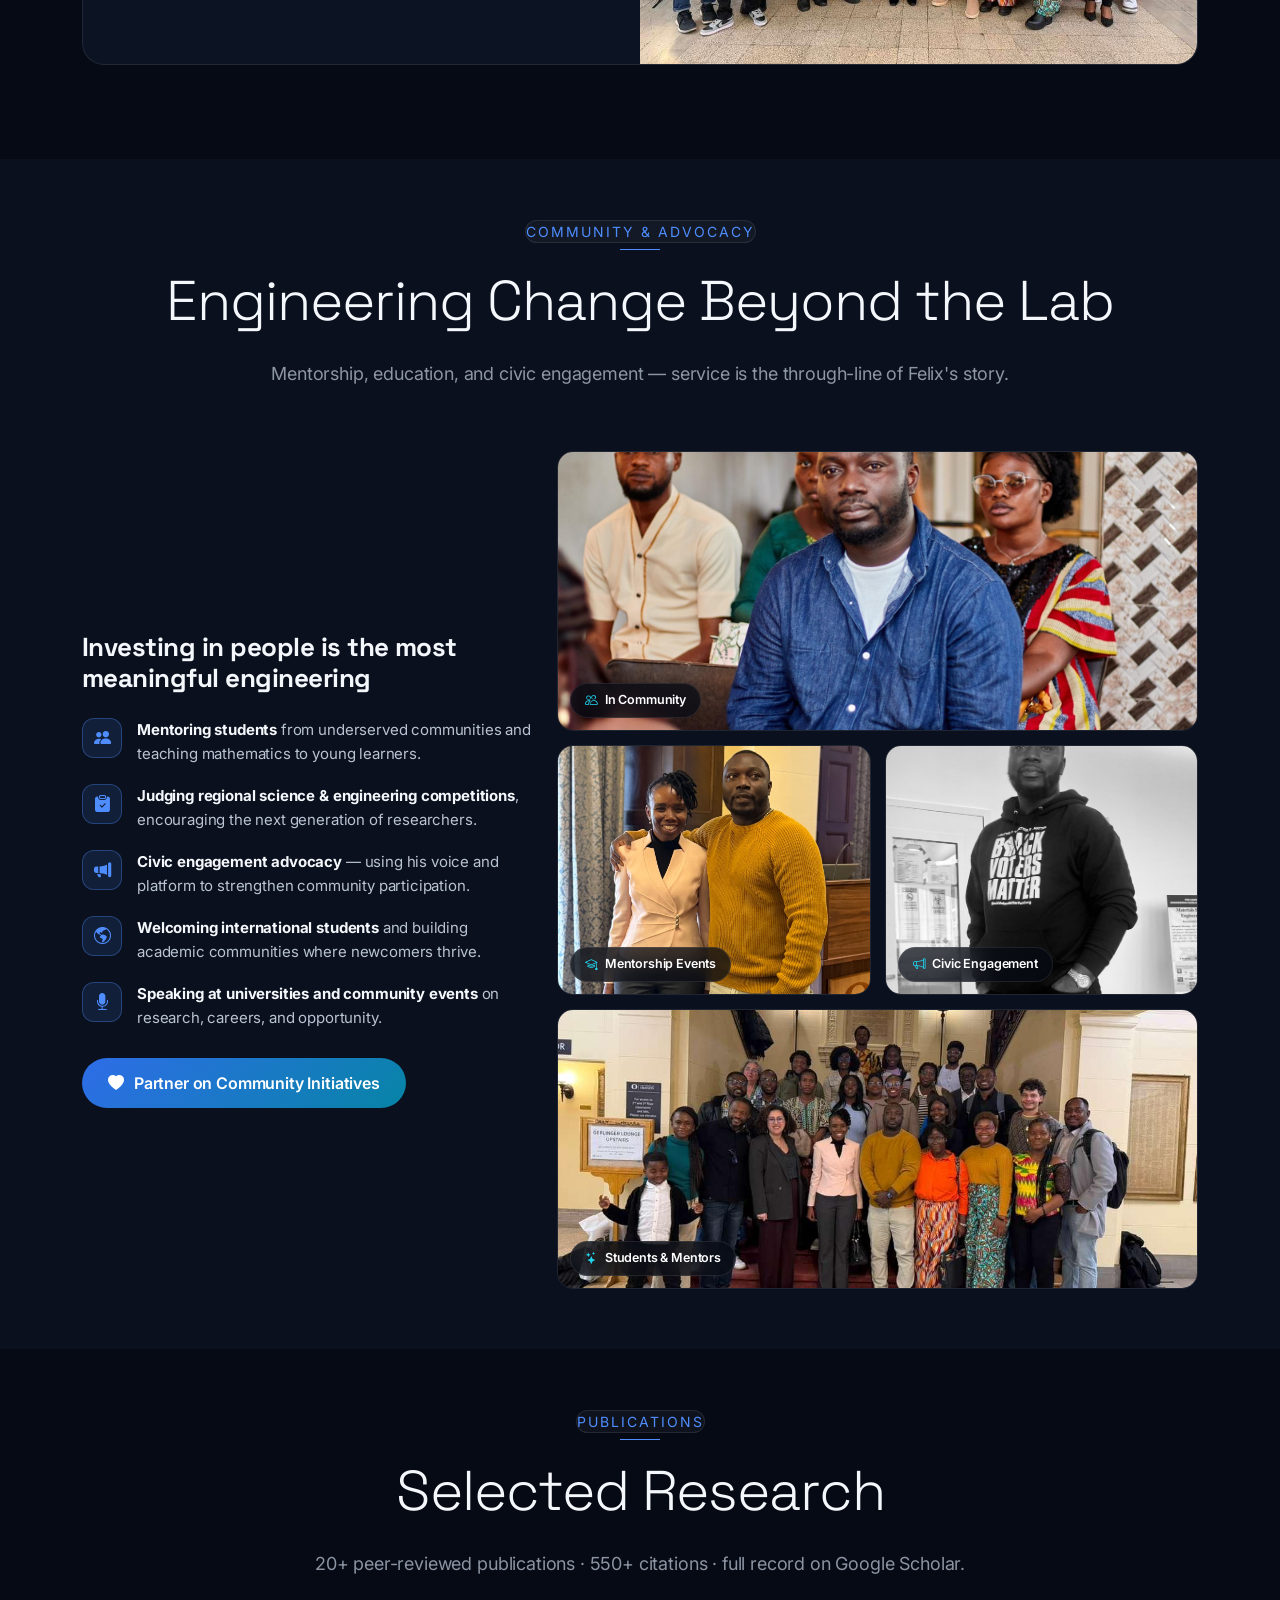
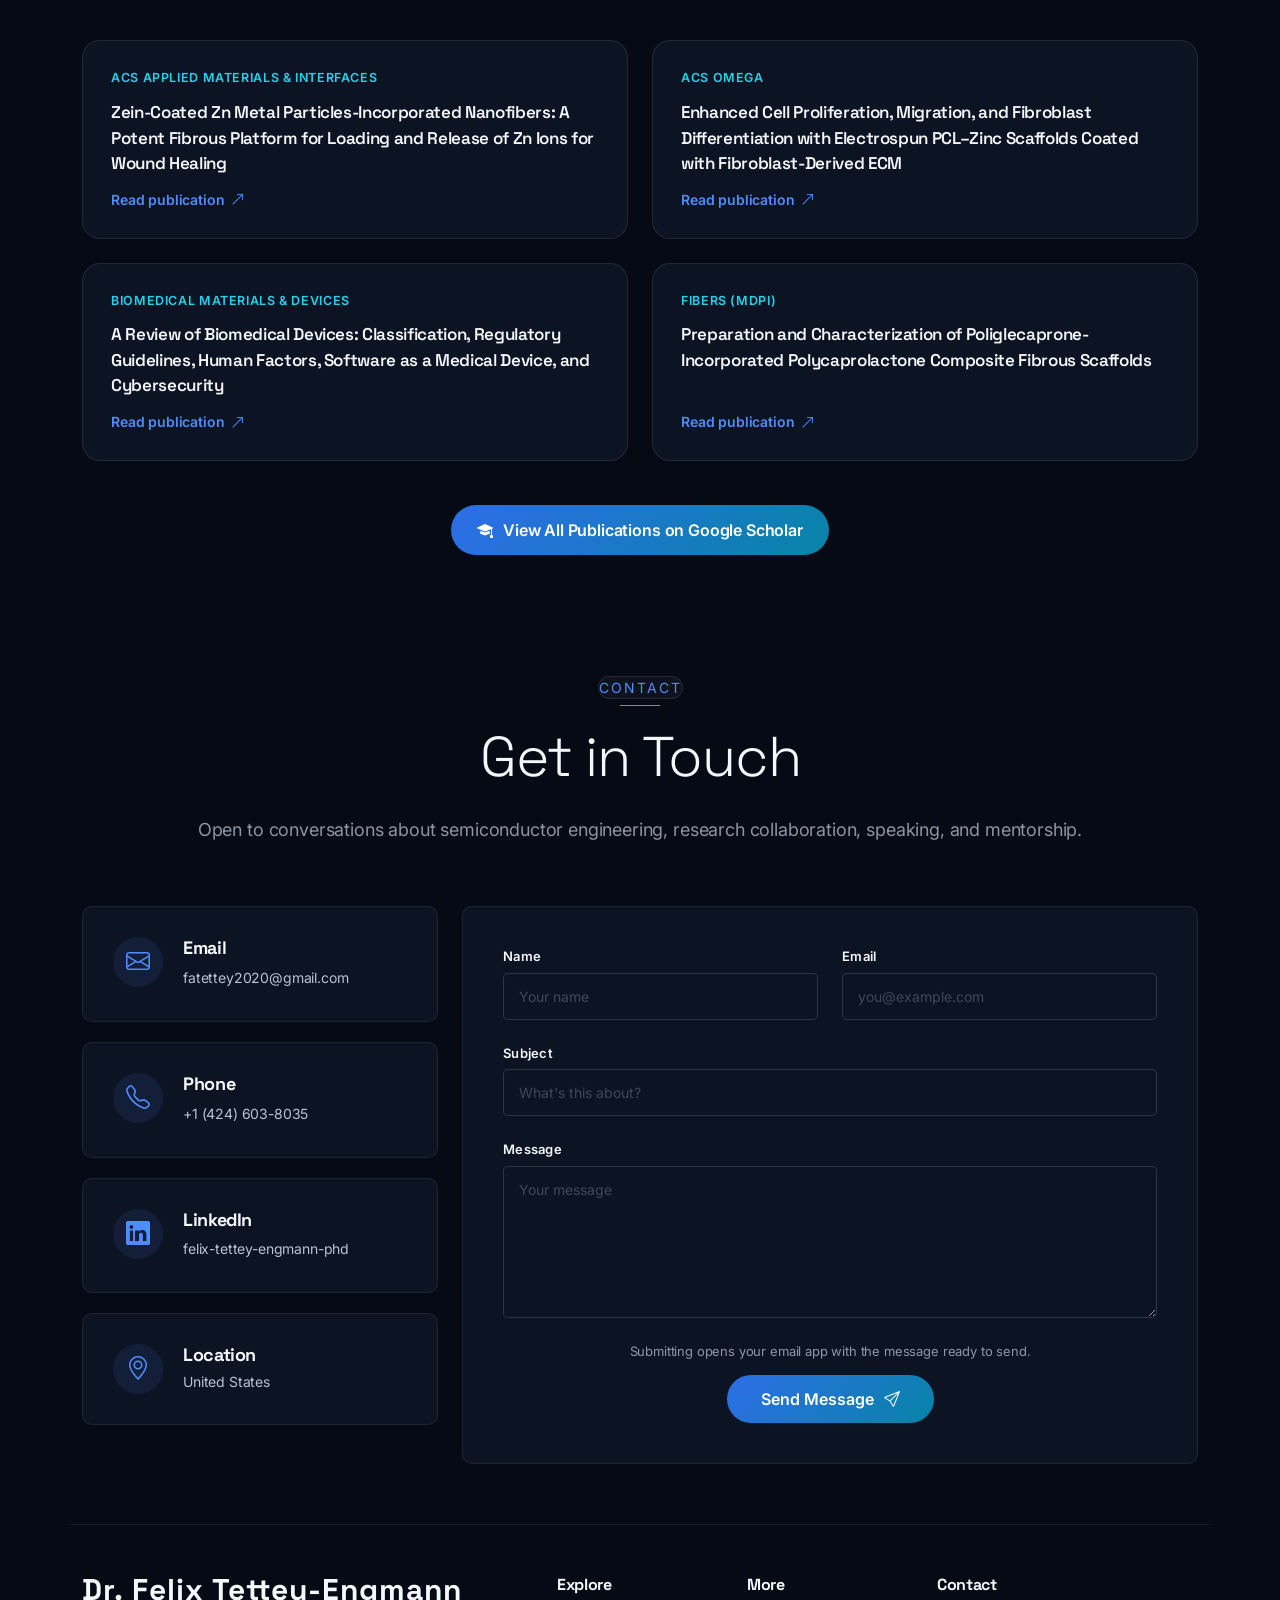
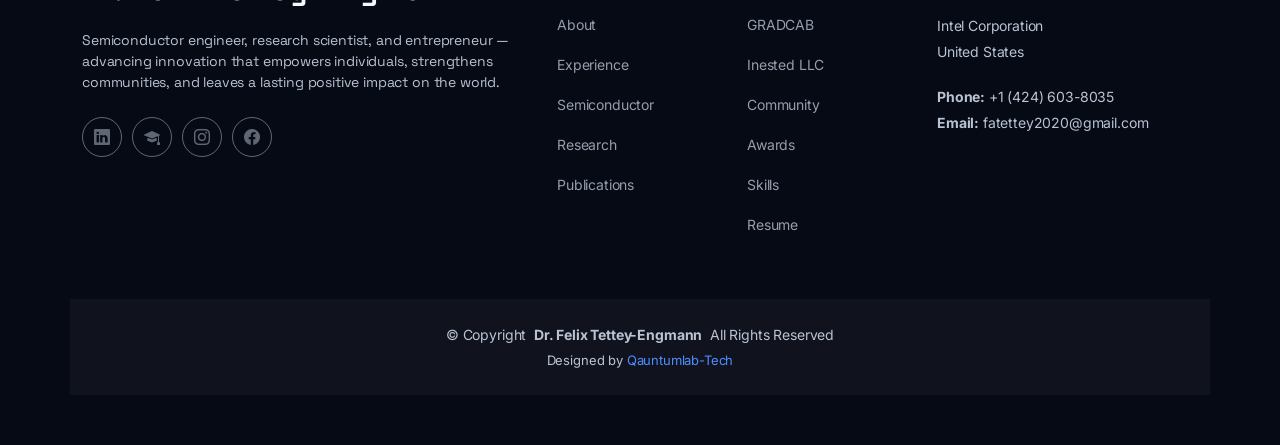
==== commit ff3f6ddb: "chore: footer credit changed to Qauntumlab-Tech" ====
--- a/index.html
+++ b/index.html
@@ -1090,7 +1090,7 @@
     <div class="container copyright text-center mt-4">
       <p>© <span>Copyright</span> <strong class="px-1 sitename">Dr. Felix Tettey-Engmann</strong> <span>All Rights Reserved</span></p>
       <div class="credits">
-        Designed by <a href="https://bootstrapmade.com/">BootstrapMade</a>
+        Designed by <a href="">Qauntumlab-Tech</a>
       </div>
     </div>
 
--- a/assets/css/main.css
+++ b/assets/css/main.css
@@ -5399,3 +5399,18 @@
   -webkit-backdrop-filter: blur(18px);
   box-shadow: 0 4px 30px rgba(2, 6, 16, 0.45);
 }
+
+/* REG-001: contact submit button joins the AA-contrast gradient system */
+.contact .php-email-form button[type="submit"] {
+  background: var(--accent-gradient-strong);
+  border-radius: 999px;
+  font-weight: 600;
+  padding: 12px 34px;
+  transition: transform 0.3s, box-shadow 0.3s;
+}
+
+.contact .php-email-form button[type="submit"]:hover {
+  background: var(--accent-gradient-strong);
+  transform: translateY(-2px);
+  box-shadow: 0 10px 28px rgba(46, 109, 232, 0.4);
+}
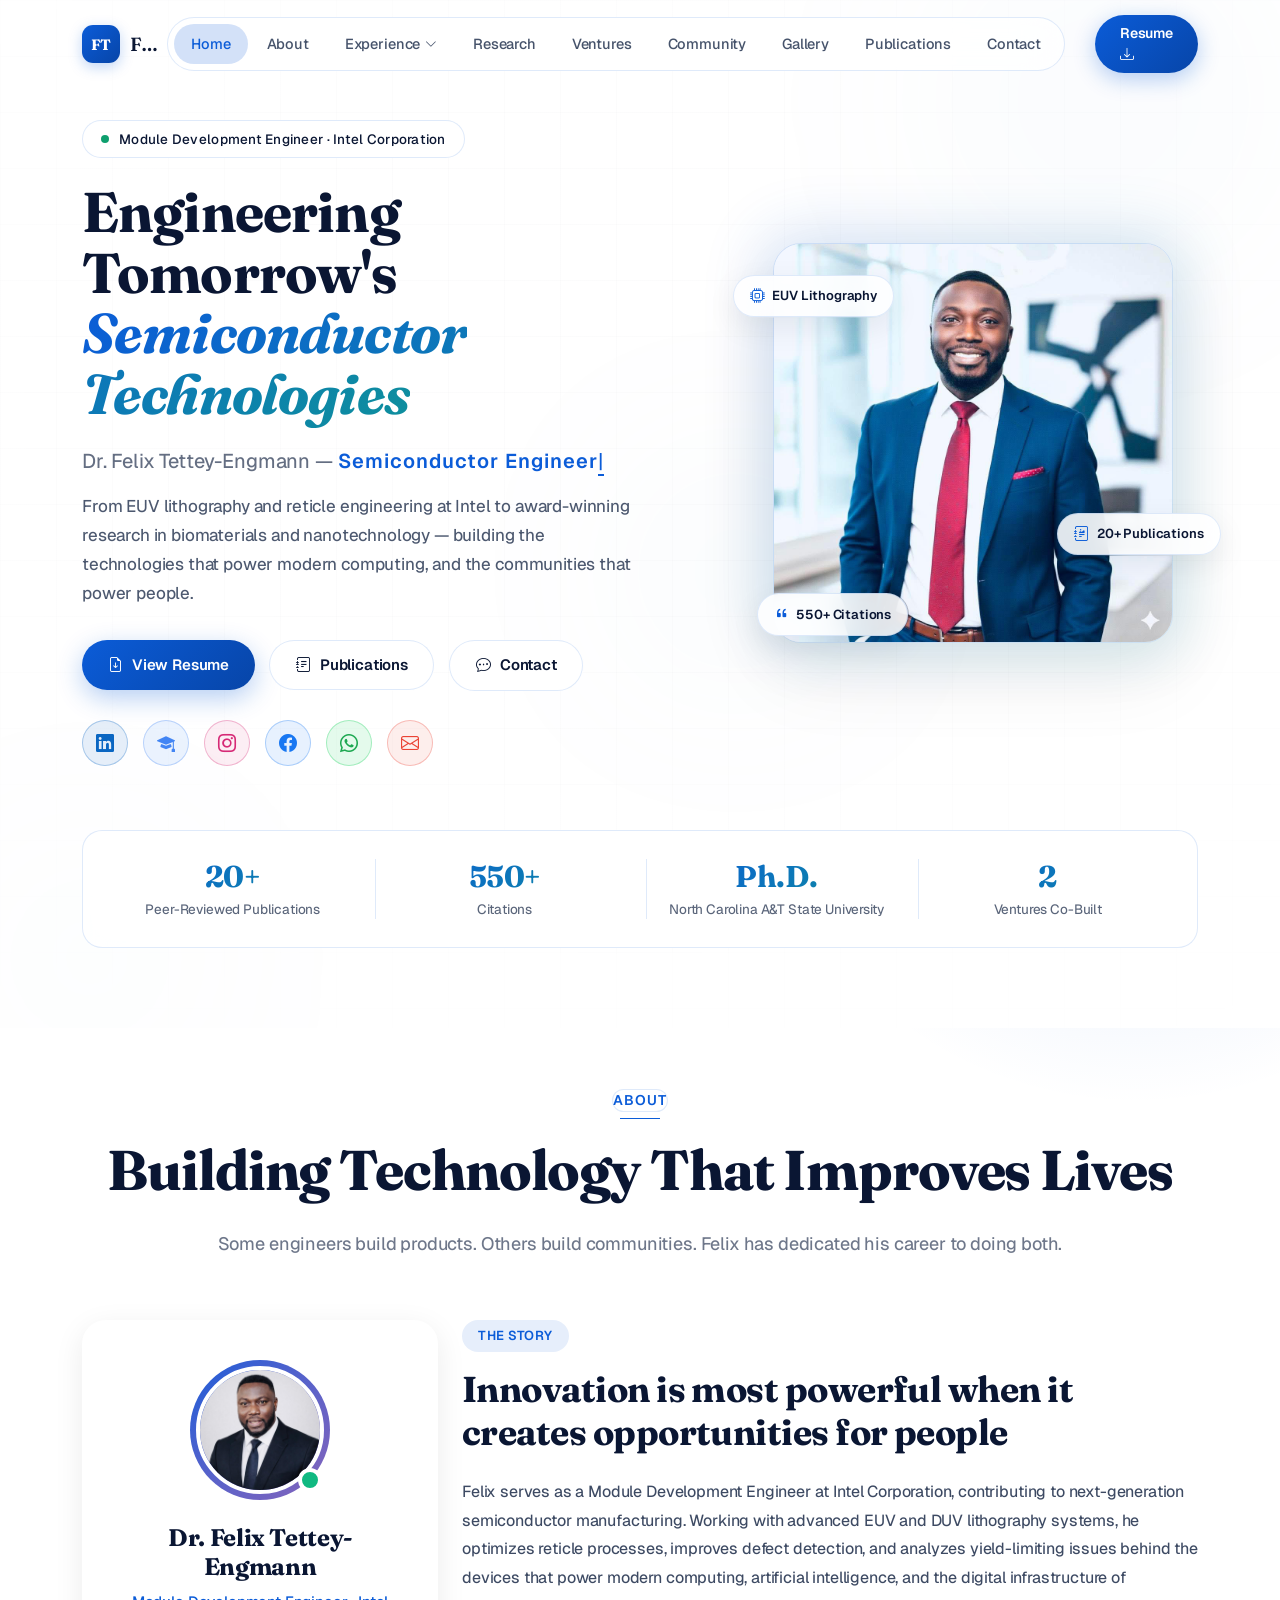
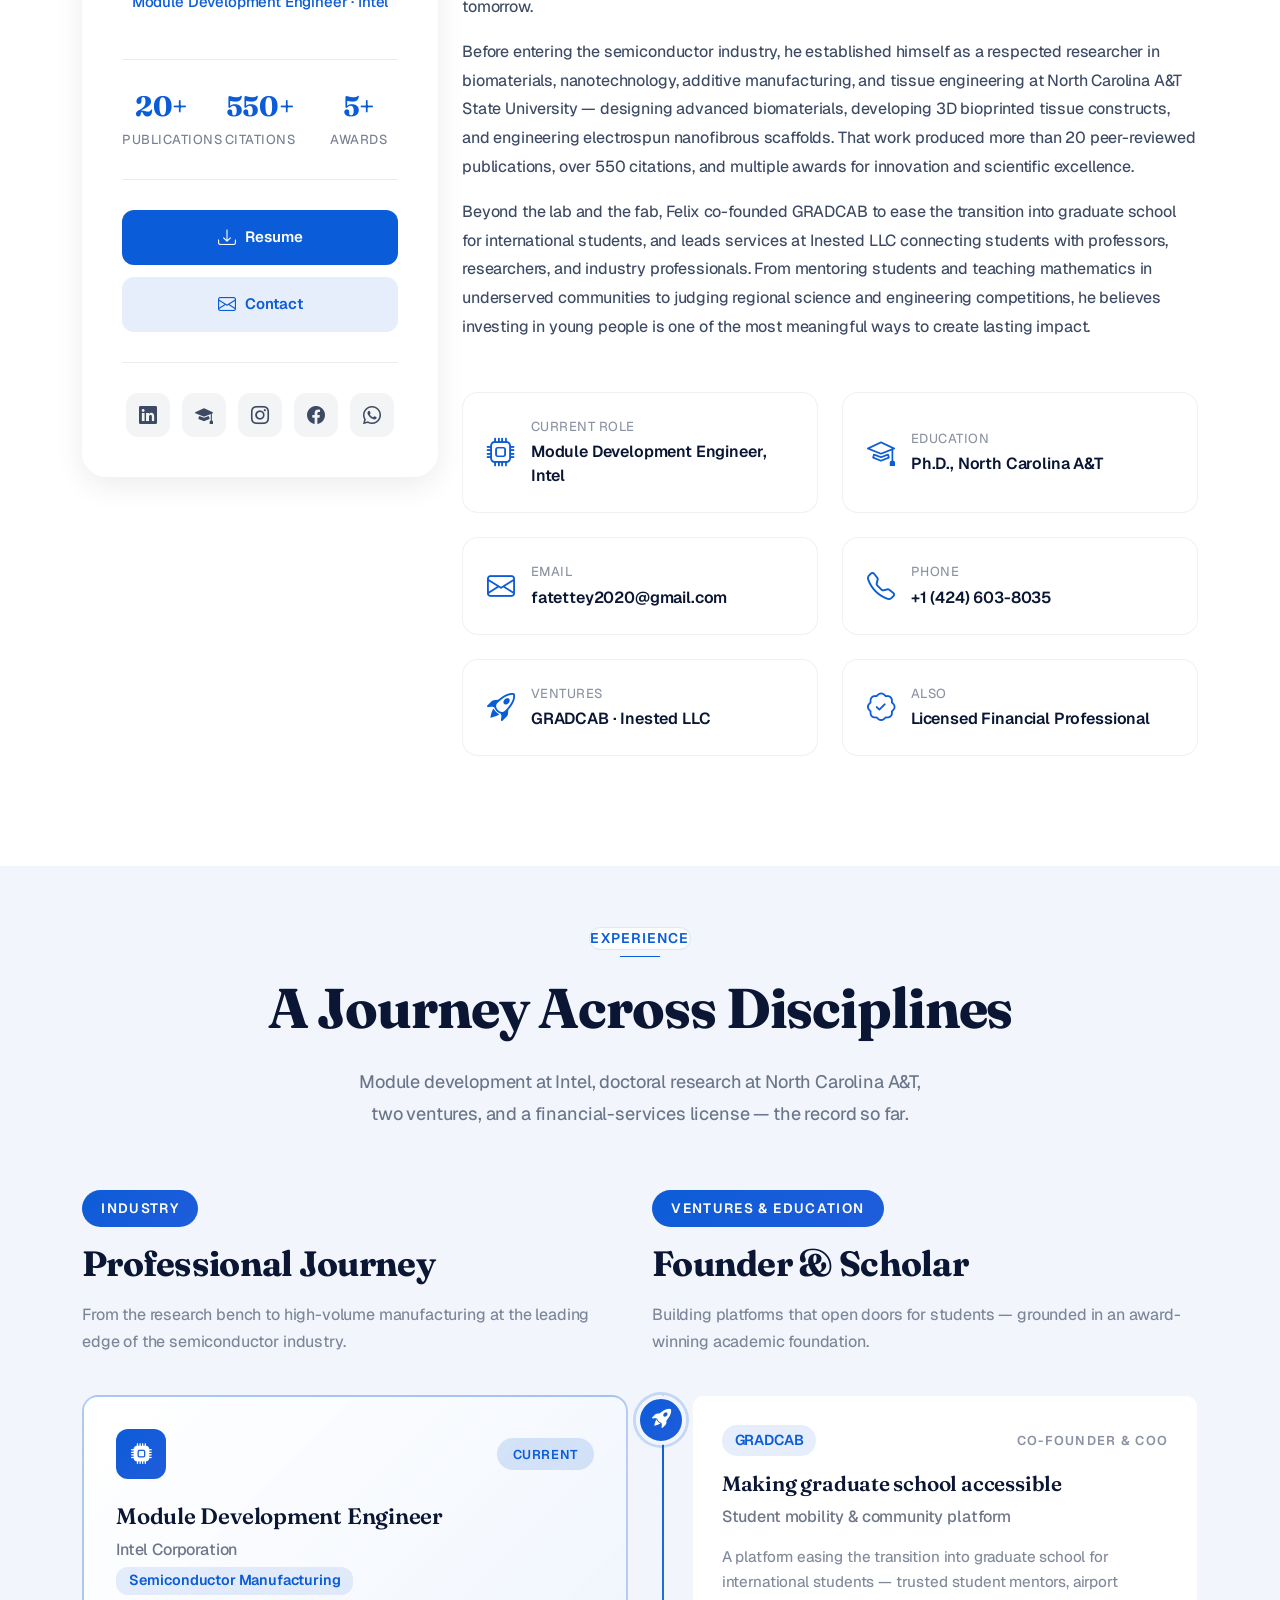
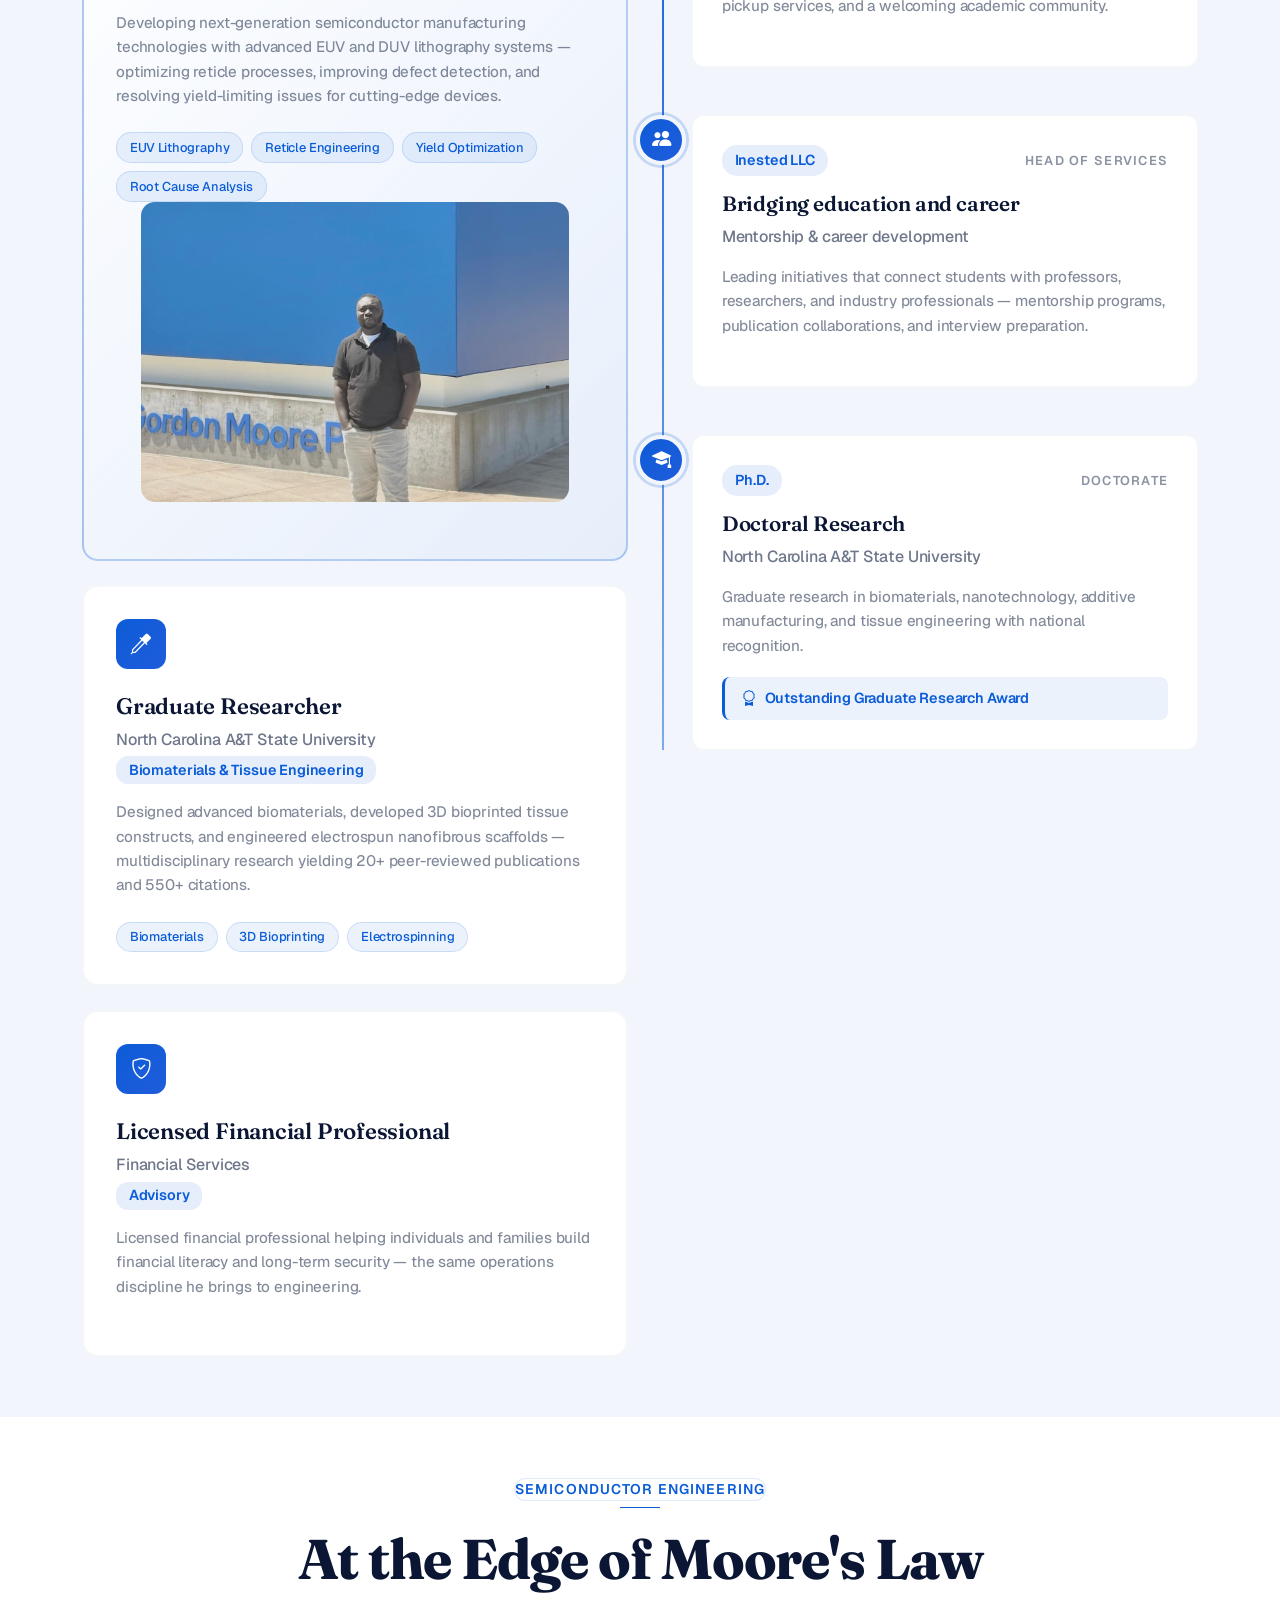
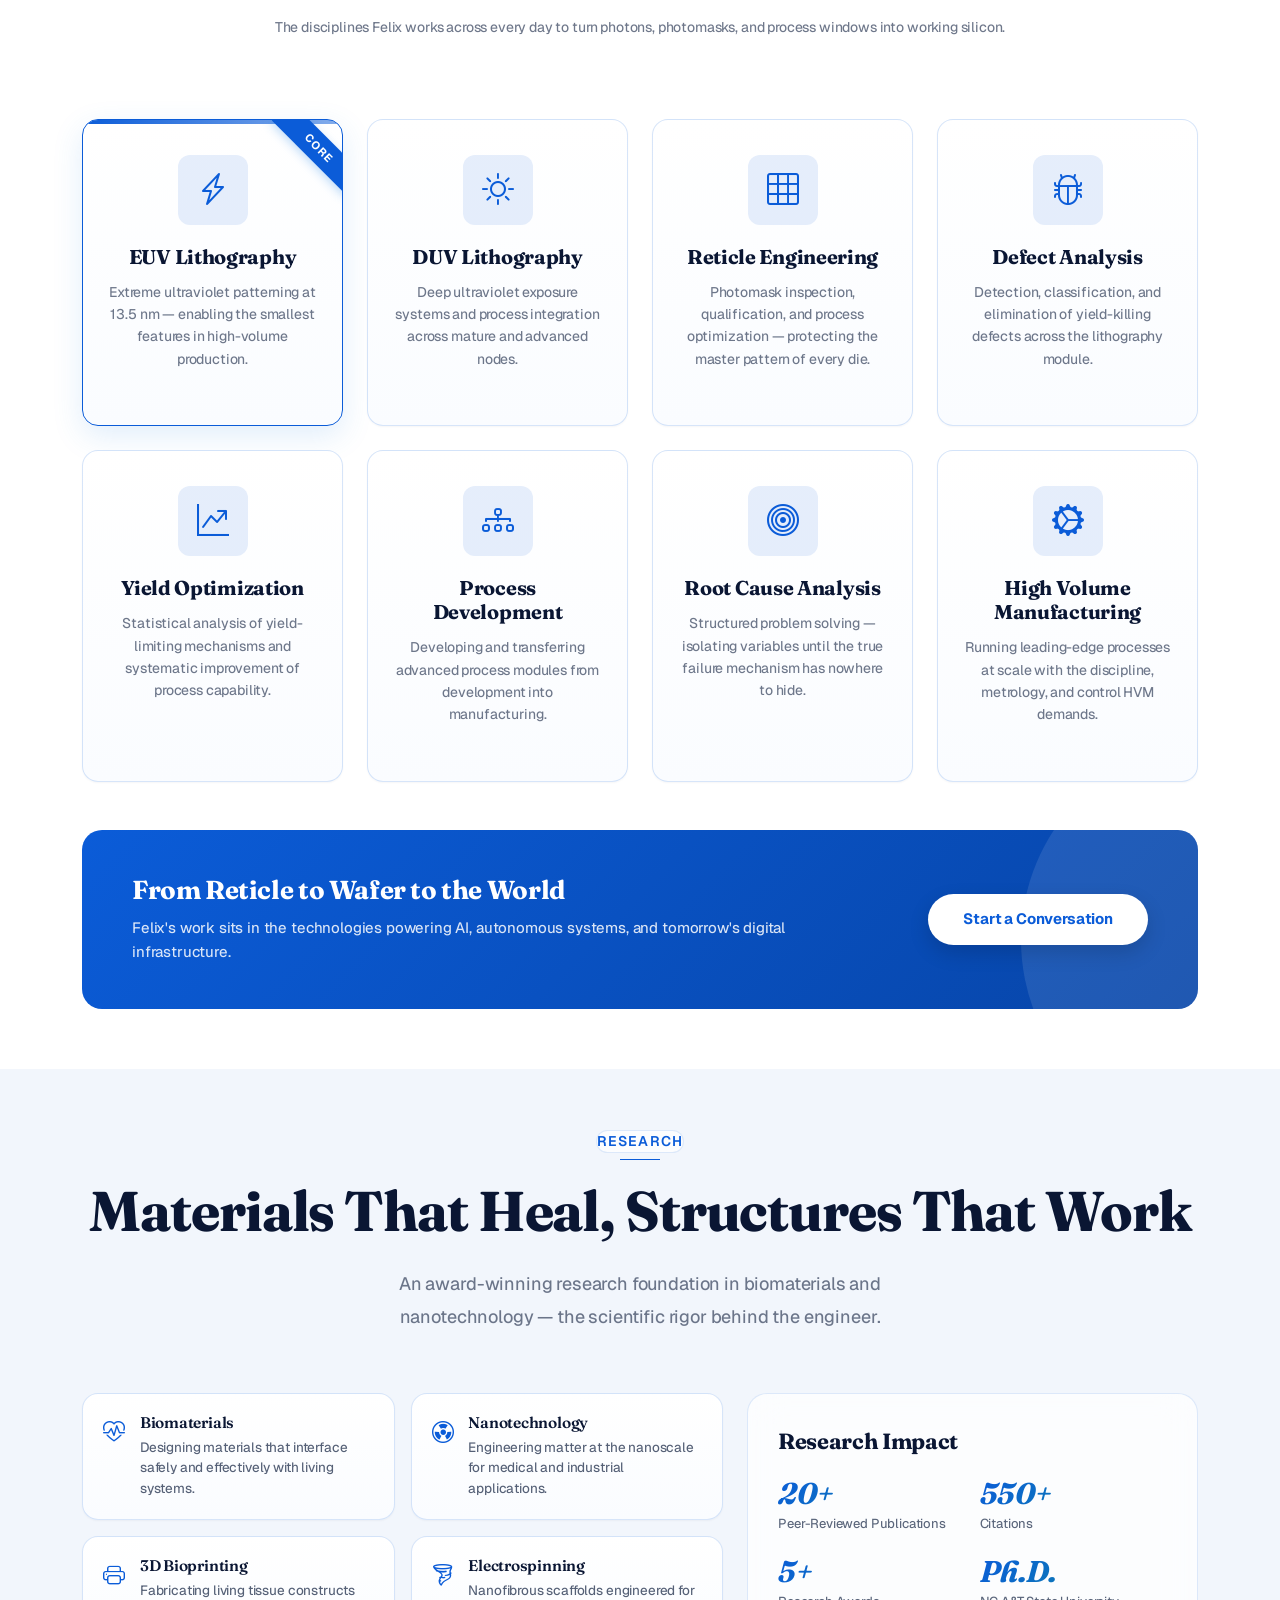
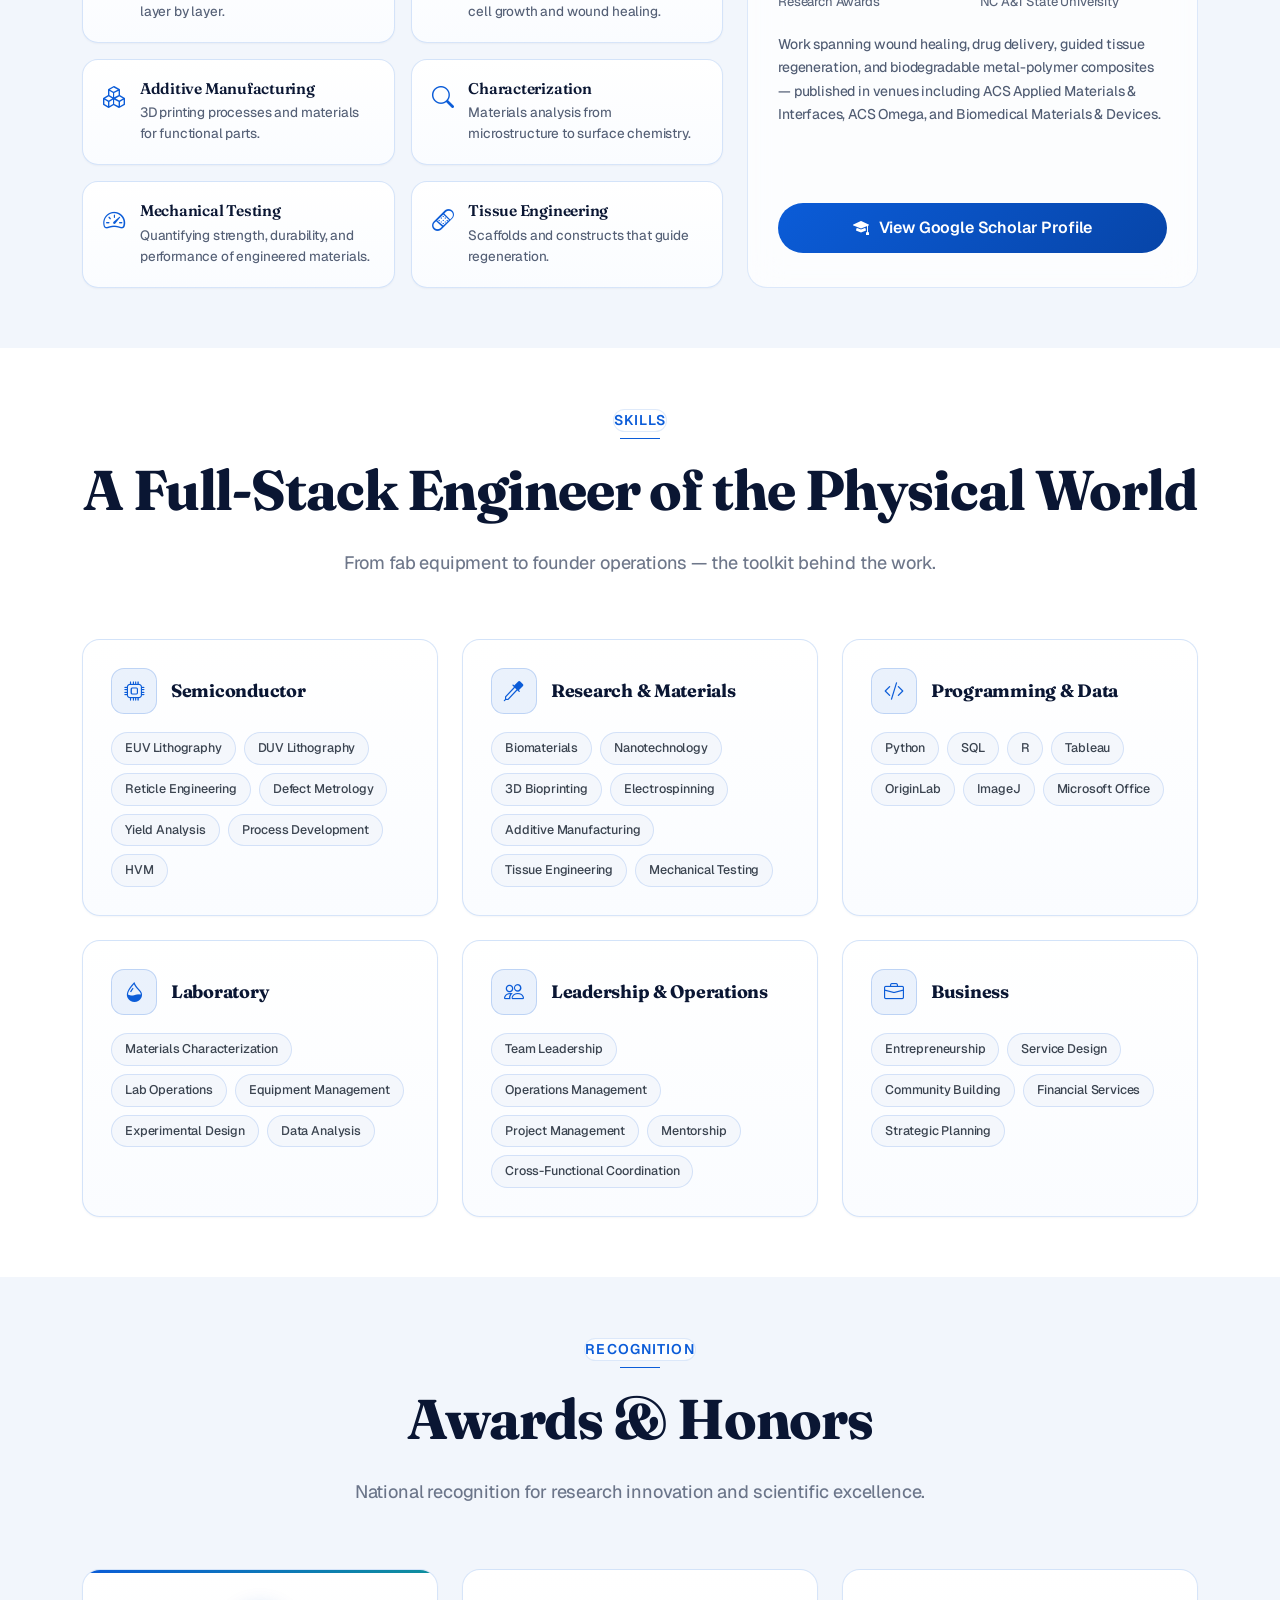
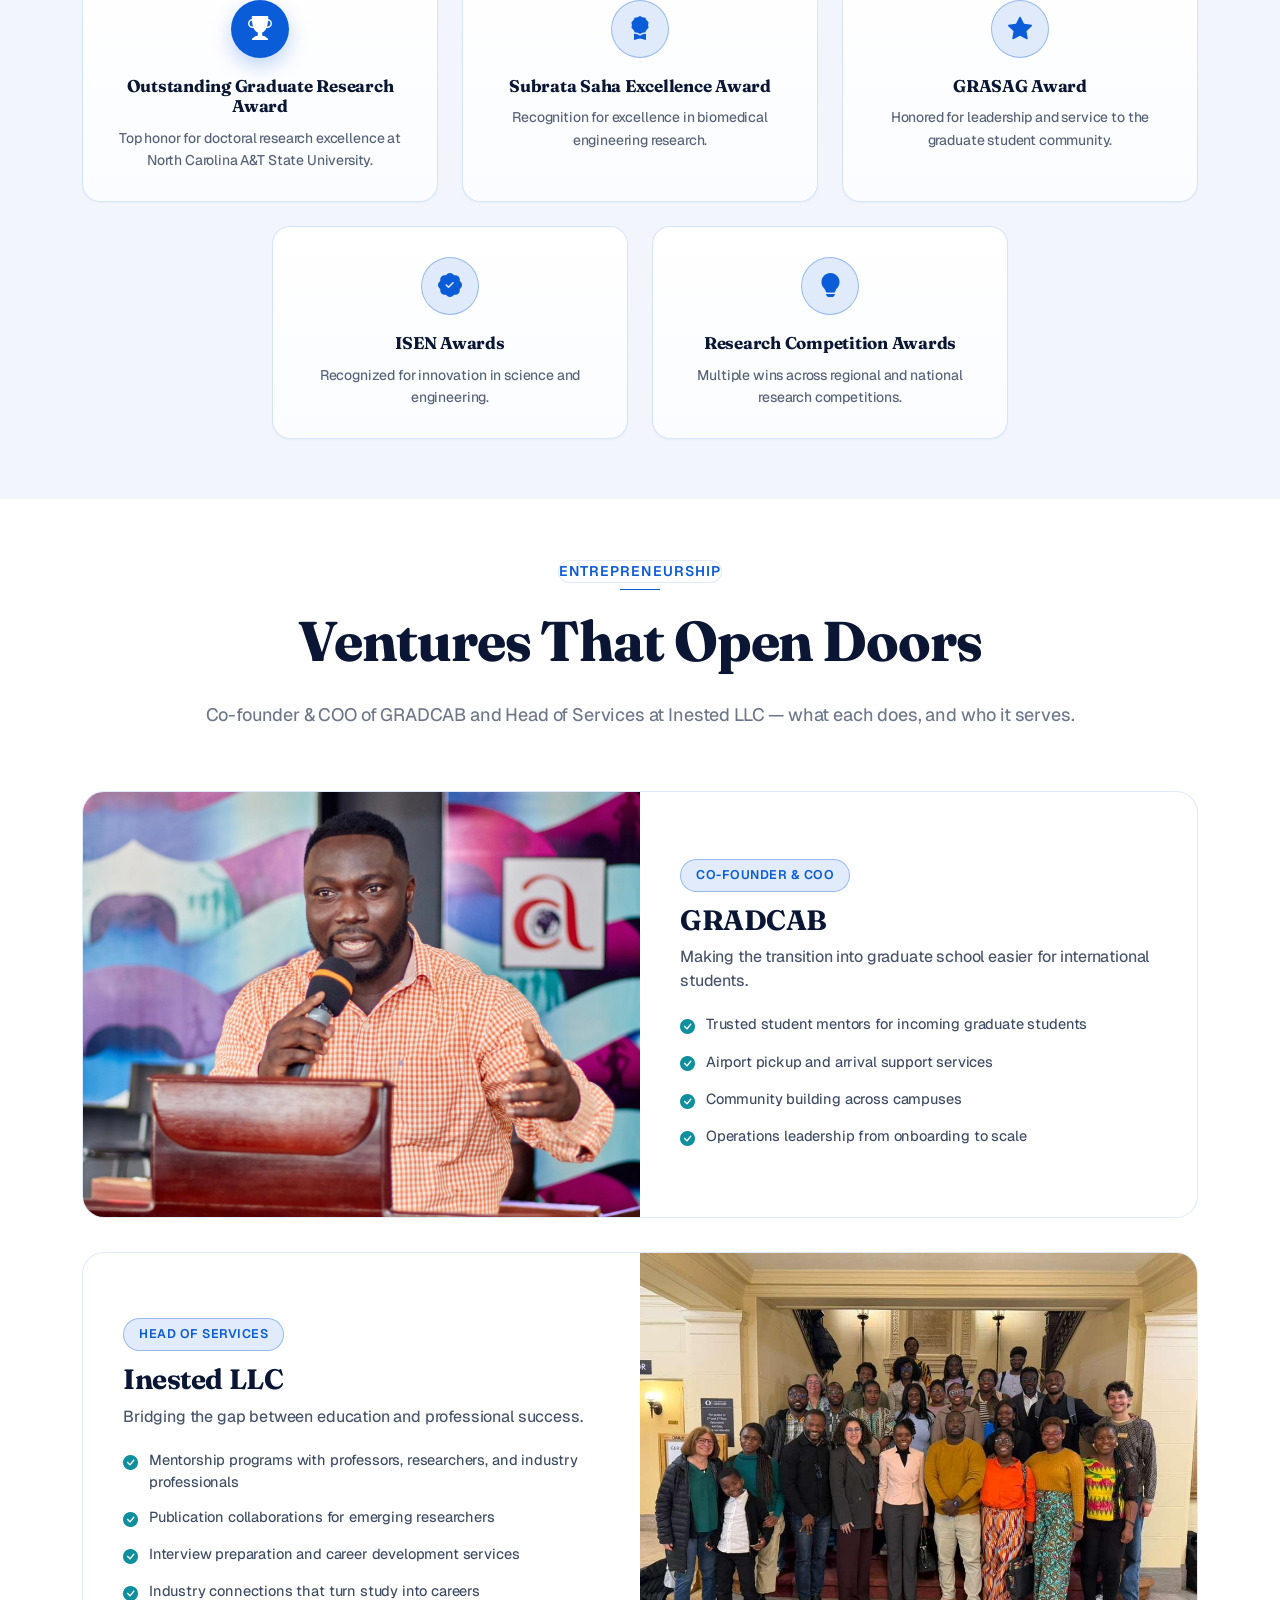
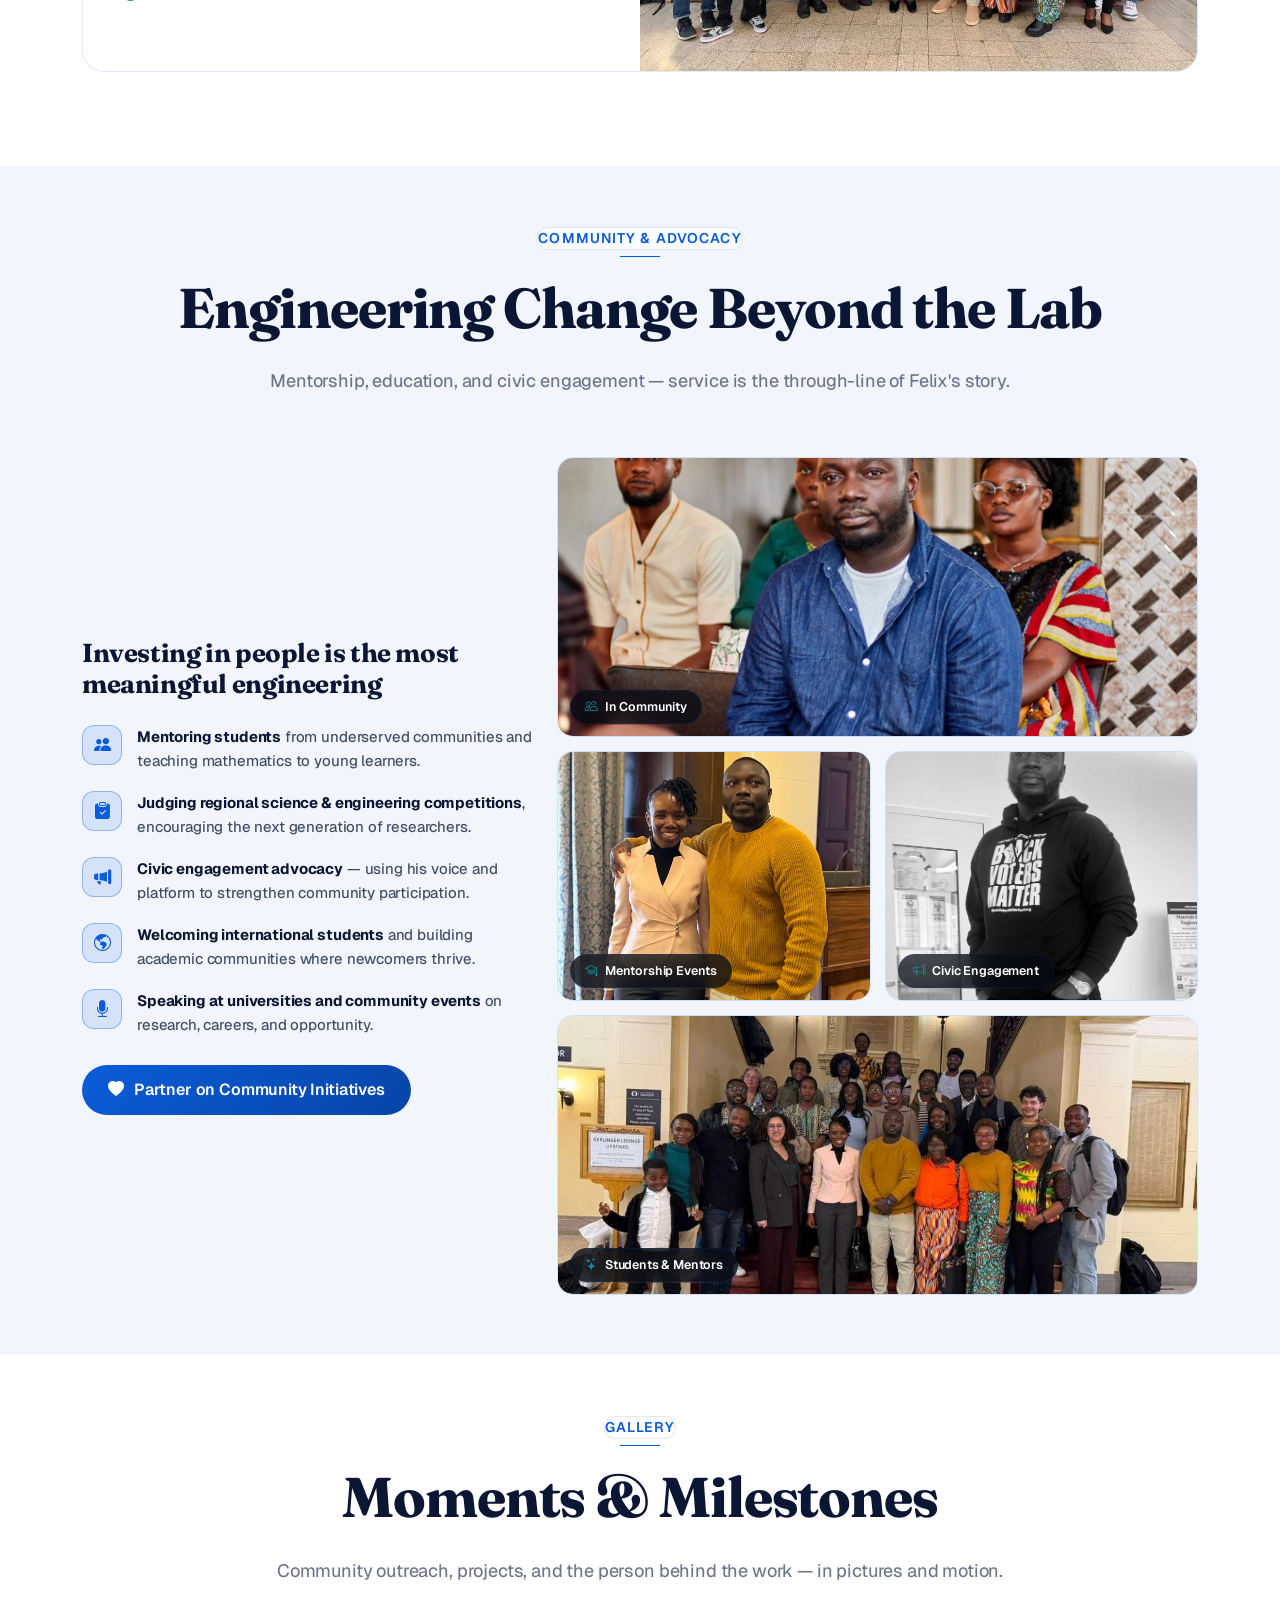
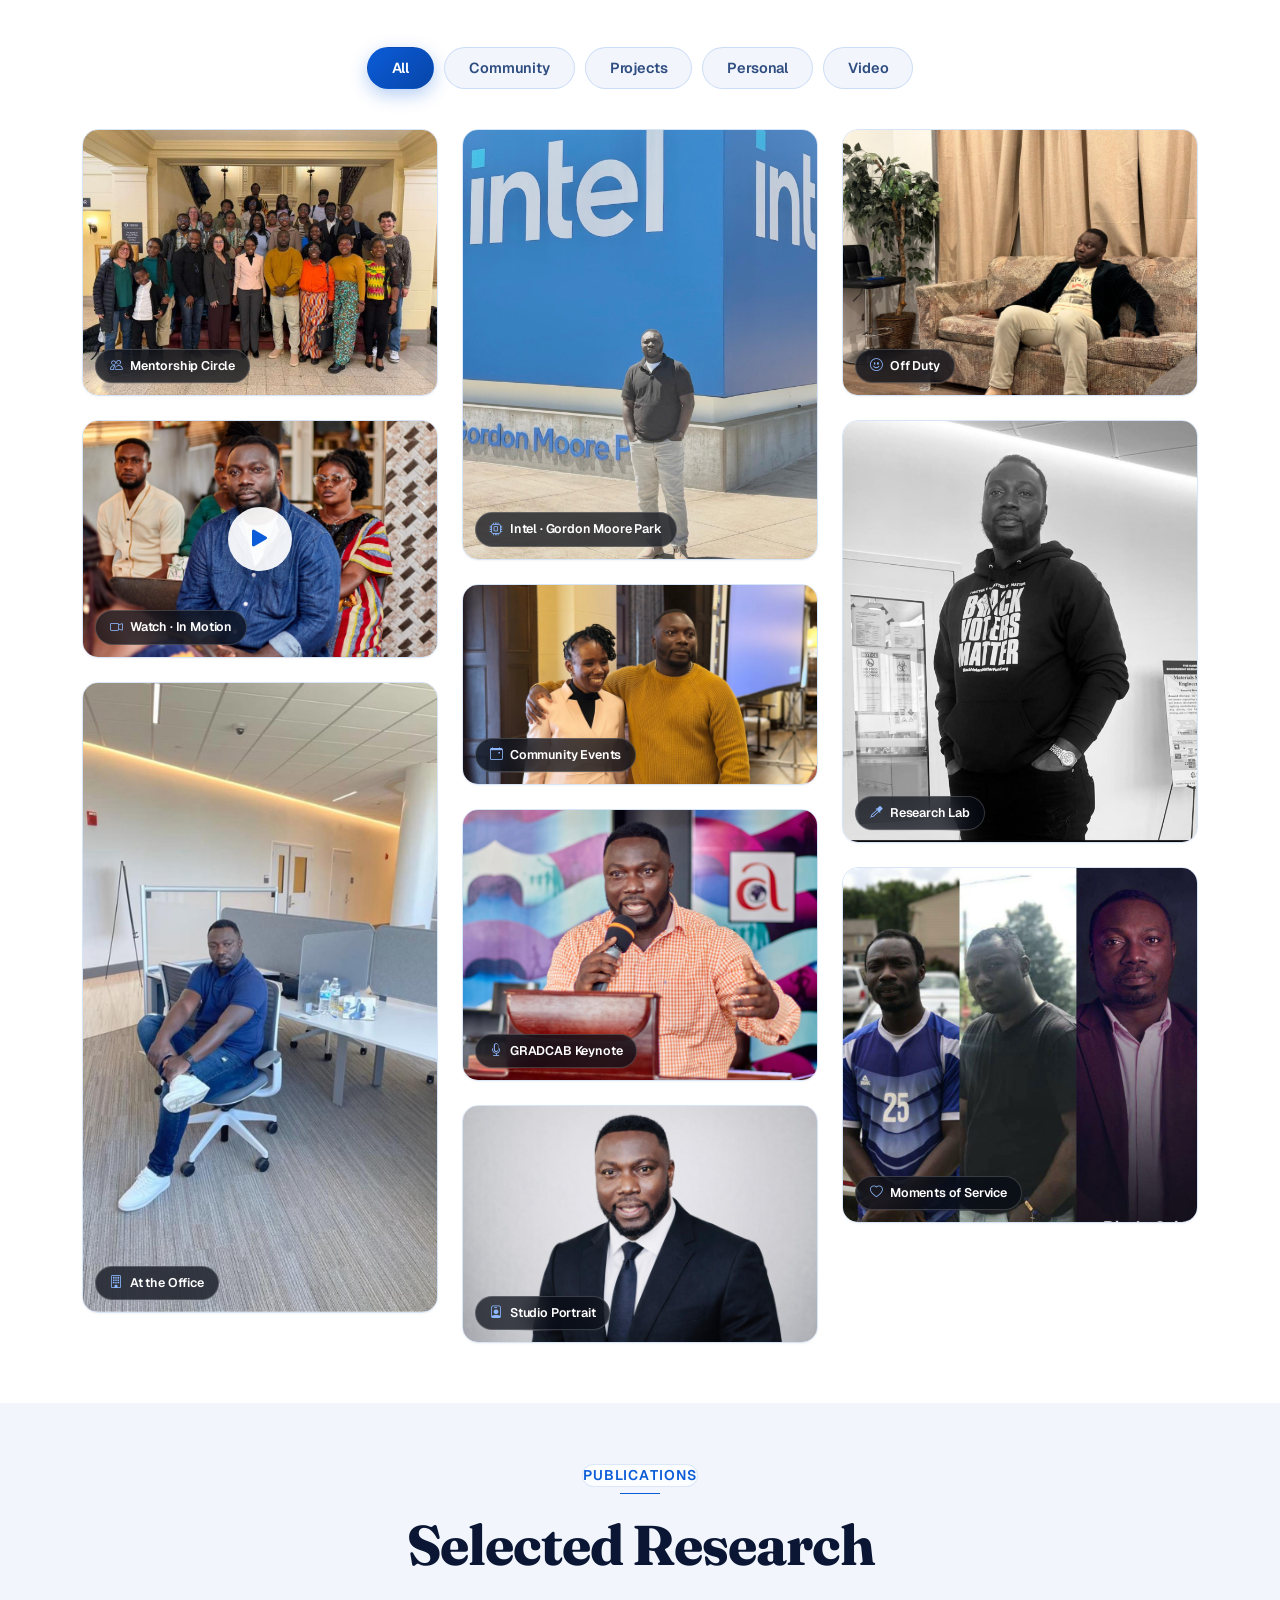
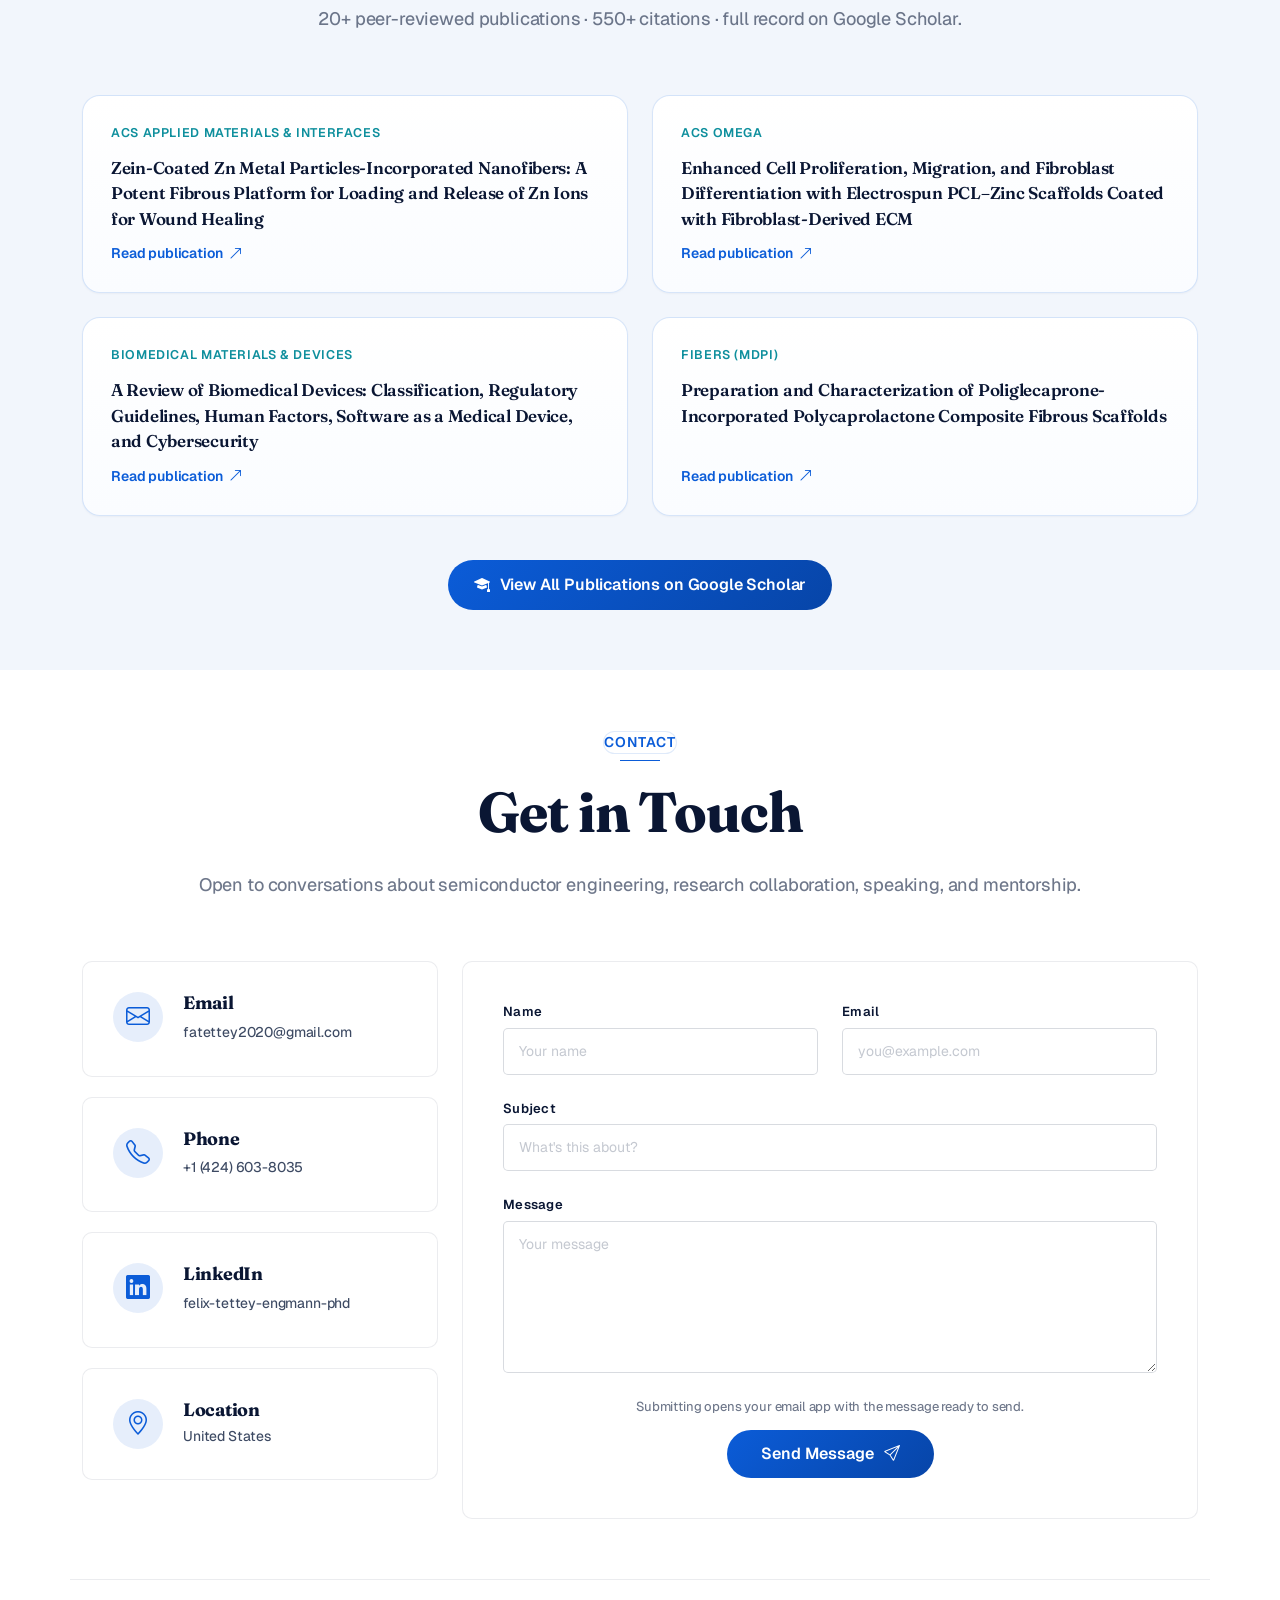
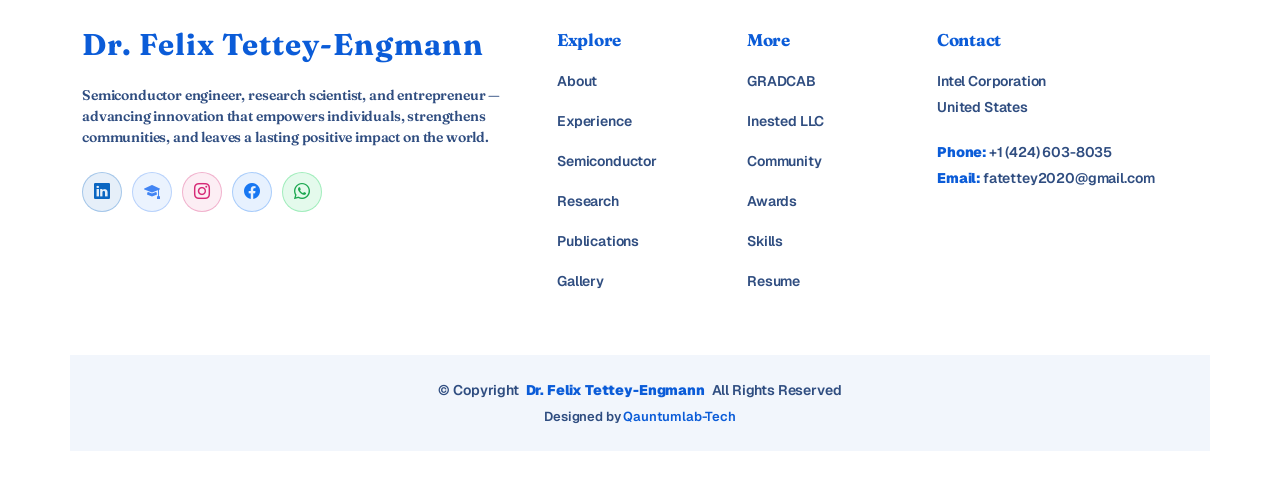
==== commit a316a9d6: "feat(design): white/blue premium redesign — Fraunces+Geist type, blue CTAs, white cards with blue bo" ====
--- a/index.html
+++ b/index.html
@@ -55,7 +55,7 @@
   <!-- Fonts -->
   <link href="https://fonts.googleapis.com" rel="preconnect">
   <link href="https://fonts.gstatic.com" rel="preconnect" crossorigin>
-  <link href="https://fonts.googleapis.com/css2?family=Inter:ital,opsz,wght@0,14..32,300..700;1,14..32,300..700&family=Space+Grotesk:wght@400..700&display=swap" rel="stylesheet">
+  <link href="https://fonts.googleapis.com/css2?family=Geist:wght@300..800&family=Fraunces:ital,opsz,wght@0,9..144,300..900;1,9..144,300..900&display=swap" rel="stylesheet">
 
   <!-- Vendor CSS Files -->
   <link href="assets/vendor/bootstrap/css/bootstrap.min.css" rel="stylesheet">
@@ -100,6 +100,7 @@
           <li><a href="#research">Research</a></li>
           <li><a href="#ventures">Ventures</a></li>
           <li><a href="#community">Community</a></li>
+          <li><a href="#gallery">Gallery</a></li>
           <li><a href="#publications">Publications</a></li>
           <li><a href="#contact">Contact</a></li>
         </ul>
@@ -114,7 +115,7 @@
   <main class="main">
 
     <!-- Hero Section -->
-    <section id="hero" class="hero section dark-background">
+    <section id="hero" class="hero section">
 
       <div class="hero-bg" aria-hidden="true">
         <div class="gradient-orb orb-1"></div>
@@ -143,6 +144,7 @@
               <a href="https://scholar.google.com/citations?user=eHQKo_YAAAAJ" target="_blank" rel="noopener" aria-label="Google Scholar"><i class="bi bi-mortarboard-fill"></i></a>
               <a href="https://www.instagram.com/scolosis" target="_blank" rel="noopener" aria-label="Instagram"><i class="bi bi-instagram"></i></a>
               <a href="https://www.facebook.com/share/18kGKBhmcc/" target="_blank" rel="noopener" aria-label="Facebook"><i class="bi bi-facebook"></i></a>
+              <a href="https://wa.me/14246038035" target="_blank" rel="noopener" aria-label="WhatsApp"><i class="bi bi-whatsapp"></i></a>
               <a href="mailto:fatettey2020@gmail.com" aria-label="Email"><i class="bi bi-envelope"></i></a>
             </div>
           </div>
@@ -229,6 +231,7 @@
                 <a href="https://scholar.google.com/citations?user=eHQKo_YAAAAJ" target="_blank" rel="noopener" aria-label="Google Scholar"><i class="bi bi-mortarboard-fill"></i></a>
                 <a href="https://www.instagram.com/scolosis" target="_blank" rel="noopener" aria-label="Instagram"><i class="bi bi-instagram"></i></a>
                 <a href="https://www.facebook.com/share/18kGKBhmcc/" target="_blank" rel="noopener" aria-label="Facebook"><i class="bi bi-facebook"></i></a>
+                <a href="https://wa.me/14246038035" target="_blank" rel="noopener" aria-label="WhatsApp"><i class="bi bi-whatsapp"></i></a>
               </div>
             </div>
           </div>
@@ -887,8 +890,110 @@
 
     </section><!-- /Community & Advocacy Section -->
 
+    <!-- Gallery Section -->
+    <section id="gallery" class="gallery section">
+
+      <div class="container section-title" data-aos="fade-up">
+        <span class="subtitle">Gallery</span>
+        <h2>Moments &amp; Milestones</h2>
+        <p>Community outreach, projects, and the person behind the work — in pictures and motion.</p>
+      </div>
+
+      <div class="container" data-aos="fade-up" data-aos-delay="100">
+
+        <div class="isotope-layout" data-default-filter="*" data-layout="masonry" data-sort="original-order">
+
+          <ul class="gallery-filters isotope-filters" data-aos="fade-up" data-aos-delay="150">
+            <li data-filter="*" class="filter-active">All</li>
+            <li data-filter=".filter-community">Community</li>
+            <li data-filter=".filter-projects">Projects</li>
+            <li data-filter=".filter-personal">Personal</li>
+            <li data-filter=".filter-video">Video</li>
+          </ul>
+
+          <div class="row gy-4 isotope-container" data-aos="fade-up" data-aos-delay="200">
+
+            <div class="col-lg-4 col-md-6 isotope-item filter-community">
+              <a href="img/felix-mentorship-group.jpg" class="glightbox g-card" data-gallery="moments" data-title="Mentorship circle">
+                <img src="img/felix-mentorship-group.jpg" alt="Felix with a group of students and mentors" loading="lazy" width="1024" height="768">
+                <span class="tile-caption"><i class="bi bi-people"></i> Mentorship Circle</span>
+              </a>
+            </div>
+
+            <div class="col-lg-4 col-md-6 isotope-item filter-projects">
+              <a href="img/work.jpeg" class="glightbox g-card" data-gallery="moments" data-title="Intel — Gordon Moore Park">
+                <img src="img/work.jpeg" alt="Felix at Intel Gordon Moore Park" loading="lazy" width="1220" height="1480">
+                <span class="tile-caption"><i class="bi bi-cpu"></i> Intel &middot; Gordon Moore Park</span>
+              </a>
+            </div>
+
+            <div class="col-lg-4 col-md-6 isotope-item filter-personal">
+              <a href="img/felix-casual.jpg" class="glightbox g-card" data-gallery="moments" data-title="Off duty">
+                <img src="img/felix-casual.jpg" alt="Felix in a relaxed casual moment" loading="lazy" width="1600" height="1200">
+                <span class="tile-caption"><i class="bi bi-emoji-smile"></i> Off Duty</span>
+              </a>
+            </div>
+
+            <div class="col-lg-4 col-md-6 isotope-item filter-video">
+              <a href="img/felix-video.mp4" class="glightbox g-card" data-gallery="moments-video" data-title="Felix — in motion">
+                <img src="img/felix-community.jpg" alt="Video: Felix speaking — press play to watch" loading="lazy" width="1600" height="1066">
+                <span class="play-badge"><span><i class="bi bi-play-fill"></i></span></span>
+                <span class="tile-caption"><i class="bi bi-camera-video"></i> Watch &middot; In Motion</span>
+              </a>
+            </div>
+
+            <div class="col-lg-4 col-md-6 isotope-item filter-projects">
+              <a href="img/felix-lab-bw.jpg" class="glightbox g-card" data-gallery="moments" data-title="In the research lab">
+                <img src="img/felix-lab-bw.jpg" alt="Felix working in the research lab" loading="lazy" width="1320" height="1570">
+                <span class="tile-caption"><i class="bi bi-eyedropper"></i> Research Lab</span>
+              </a>
+            </div>
+
+            <div class="col-lg-4 col-md-6 isotope-item filter-community">
+              <a href="img/felix-event-2.jpg" class="glightbox g-card" data-gallery="moments" data-title="Community events">
+                <img src="img/felix-event-2.jpg" alt="Felix at a community event" loading="lazy" width="1600" height="900">
+                <span class="tile-caption"><i class="bi bi-calendar-event"></i> Community Events</span>
+              </a>
+            </div>
+
+            <div class="col-lg-4 col-md-6 isotope-item filter-personal">
+              <a href="img/felix-office.jpg" class="glightbox g-card" data-gallery="moments" data-title="At the office">
+                <img src="img/felix-office.jpg" alt="Felix at the office" loading="lazy" width="900" height="1600">
+                <span class="tile-caption"><i class="bi bi-building"></i> At the Office</span>
+              </a>
+            </div>
+
+            <div class="col-lg-4 col-md-6 isotope-item filter-projects">
+              <a href="img/felix-speaking.jpg" class="glightbox g-card" data-gallery="moments" data-title="GRADCAB keynote">
+                <img src="img/felix-speaking.jpg" alt="Felix speaking at a podium" loading="lazy" width="1600" height="1221">
+                <span class="tile-caption"><i class="bi bi-mic"></i> GRADCAB Keynote</span>
+              </a>
+            </div>
+
+            <div class="col-lg-4 col-md-6 isotope-item filter-community">
+              <a href="img/felix-collage.jpg" class="glightbox g-card" data-gallery="moments" data-title="Moments of service">
+                <img src="img/felix-collage.jpg" alt="Collage of Felix's community moments" loading="lazy" width="1024" height="1024">
+                <span class="tile-caption"><i class="bi bi-heart"></i> Moments of Service</span>
+              </a>
+            </div>
+
+            <div class="col-lg-4 col-md-6 isotope-item filter-personal">
+              <a href="img/social.jpeg" class="glightbox g-card" data-gallery="moments" data-title="Studio portrait">
+                <img src="img/social.jpeg" alt="Studio portrait of Dr. Felix Tettey-Engmann" loading="lazy" width="1536" height="1024">
+                <span class="tile-caption"><i class="bi bi-person-badge"></i> Studio Portrait</span>
+              </a>
+            </div>
+
+          </div>
+
+        </div>
+
+      </div>
+
+    </section><!-- /Gallery Section -->
+
     <!-- Publications Section -->
-    <section id="publications" class="publications section">
+    <section id="publications" class="publications section light-background">
 
       <div class="container section-title" data-aos="fade-up">
         <span class="subtitle">Publications</span>
@@ -1050,6 +1155,7 @@
             <a href="https://scholar.google.com/citations?user=eHQKo_YAAAAJ" target="_blank" rel="noopener" aria-label="Google Scholar"><i class="bi bi-mortarboard-fill"></i></a>
             <a href="https://www.instagram.com/scolosis" target="_blank" rel="noopener" aria-label="Instagram"><i class="bi bi-instagram"></i></a>
             <a href="https://www.facebook.com/share/18kGKBhmcc/" target="_blank" rel="noopener" aria-label="Facebook"><i class="bi bi-facebook"></i></a>
+            <a href="https://wa.me/14246038035" target="_blank" rel="noopener" aria-label="WhatsApp"><i class="bi bi-whatsapp"></i></a>
           </div>
         </div>
 
@@ -1061,6 +1167,7 @@
             <li><a href="#semiconductor">Semiconductor</a></li>
             <li><a href="#research">Research</a></li>
             <li><a href="#publications">Publications</a></li>
+            <li><a href="#gallery">Gallery</a></li>
           </ul>
         </div>
 
@@ -1108,6 +1215,8 @@
   <script src="assets/vendor/typed.js/typed.umd.js"></script>
   <script src="assets/vendor/waypoints/noframework.waypoints.js"></script>
   <script src="assets/vendor/glightbox/js/glightbox.min.js"></script>
+  <script src="assets/vendor/imagesloaded/imagesloaded.pkgd.min.js"></script>
+  <script src="assets/vendor/isotope-layout/isotope.pkgd.min.js"></script>
 
   <!-- Main JS File -->
   <script src="assets/js/main.js"></script>
--- a/assets/css/main.css
+++ b/assets/css/main.css
@@ -4246,45 +4246,45 @@
 # override the template defaults without touching vendor files.
 --------------------------------------------------------------*/
 
-/* Design tokens */
+/* Design tokens — white theme */
 :root {
-  --default-font: "Inter", system-ui, -apple-system, "Segoe UI", Roboto, "Helvetica Neue", Arial, sans-serif;
-  --heading-font: "Space Grotesk", "Inter", sans-serif;
-  --nav-font: "Inter", sans-serif;
-
-  --background-color: #060a14;
-  --default-color: #b9c3d3;
-  --heading-color: #f4f7fb;
-  --accent-color: #4f8dff;
-  --accent-2: #22d3ee;
-  --surface-color: #0c1322;
+  --default-font: "Geist", system-ui, -apple-system, "Segoe UI", Roboto, "Helvetica Neue", Arial, sans-serif;
+  --heading-font: "Fraunces", "Geist", serif;
+  --nav-font: "Geist", sans-serif;
+
+  --background-color: #ffffff;
+  --default-color: #3d4a63;
+  --heading-color: #0a1633;
+  --accent-color: #0b5cd8;
+  --accent-2: #0e8f9d;
+  --surface-color: #ffffff;
   --contrast-color: #ffffff;
 
-  --nav-color: #c4cddc;
-  --nav-hover-color: #7db2ff;
-  --nav-mobile-background-color: #0b1120;
-  --nav-dropdown-background-color: #0b1120;
-  --nav-dropdown-color: #c4cddc;
-  --nav-dropdown-hover-color: #7db2ff;
-
-  --accent-ok: #34d399;
-  --accent-violet: #7c5cff;
-  --glass-bg: rgba(255, 255, 255, 0.04);
-  --glass-border: rgba(255, 255, 255, 0.09);
-  --accent-gradient: linear-gradient(135deg, #4f8dff 0%, #22d3ee 100%);
-  --accent-gradient-strong: linear-gradient(135deg, #2e6de8 0%, #0784a6 100%); /* AA contrast with white text */
+  --nav-color: #46536b;
+  --nav-hover-color: #0b5cd8;
+  --nav-mobile-background-color: #ffffff;
+  --nav-dropdown-background-color: #ffffff;
+  --nav-dropdown-color: #4a5361;
+  --nav-dropdown-hover-color: #0b5cd8;
+
+  --accent-ok: #0e9f6e;
+  --accent-violet: #0b5cd8;
+  --glass-bg: rgba(255, 255, 255, 0.72);
+  --glass-border: rgba(11, 92, 216, 0.13);
+  --accent-gradient: linear-gradient(135deg, #0b5cd8 0%, #0e8f9d 100%);
+  --accent-gradient-strong: linear-gradient(135deg, #0b5cd8 0%, #0745a8 100%); /* deep blue CTA — AA with white text */
 }
 
 .light-background {
-  --background-color: #0a101d;
-  --surface-color: #101a2e;
+  --background-color: #f2f6fc;
+  --surface-color: #ffffff;
 }
 
 .dark-background {
-  --background-color: #04070f;
-  --default-color: #c8d2e0;
-  --heading-color: #ffffff;
-  --surface-color: #0c1322;
+  --background-color: #ffffff;
+  --default-color: #3d4a63;
+  --heading-color: #0a1633;
+  --surface-color: #ffffff;
   --contrast-color: #ffffff;
 }
 
@@ -4294,7 +4294,29 @@
 }
 
 h1, h2, h3, h4, h5, h6 {
+  font-weight: 700;
+  letter-spacing: -0.015em;
+}
+
+/* Section titles: the base sets a thin 300 weight — go bold and tight */
+.section-title h2 {
+  font-weight: 740;
   letter-spacing: -0.02em;
+}
+
+.section-title .subtitle {
+  font-weight: 600;
+  letter-spacing: 0.08em;
+  text-transform: uppercase;
+}
+
+/* Body copy slightly heavier for a confident, premium read */
+body {
+  font-weight: 450;
+}
+
+p {
+  font-weight: 450;
 }
 
 /* Shared utilities */
@@ -4307,6 +4329,7 @@
 }
 
 .gradient-text {
+  font-style: italic;
   background: var(--accent-gradient);
   -webkit-background-clip: text;
   background-clip: text;
@@ -4315,6 +4338,10 @@
 }
 
 /* Header / logo */
+.header {
+  --heading-color: #0a1633; /* base scopes white onto .header; restore ink on white theme */
+}
+
 .header .logo .logo-mark {
   display: inline-flex;
   align-items: center;
@@ -4327,8 +4354,8 @@
   font-weight: 700;
   font-size: 15px;
   color: #fff;
-  background: var(--accent-gradient);
-  box-shadow: 0 4px 18px rgba(79, 141, 255, 0.35);
+  background: var(--accent-gradient-strong);
+  box-shadow: 0 4px 14px rgba(11, 92, 216, 0.26);
   flex-shrink: 0;
 }
 
@@ -4346,13 +4373,13 @@
   background: var(--accent-gradient);
   border-radius: 999px;
   font-weight: 600;
-  box-shadow: 0 6px 22px rgba(79, 141, 255, 0.35);
+  box-shadow: 0 6px 22px rgba(11, 92, 216, 0.30);
   transition: transform 0.3s, box-shadow 0.3s;
 }
 
 .header .btn-getstarted:hover {
   transform: translateY(-2px);
-  box-shadow: 0 10px 28px rgba(79, 141, 255, 0.5);
+  box-shadow: 0 10px 28px rgba(11, 92, 216, 0.30);
 }
 
 /* Hero */
@@ -4381,7 +4408,7 @@
   height: 520px;
   top: -160px;
   right: -80px;
-  background: radial-gradient(circle, rgba(79, 141, 255, 0.55), transparent 65%);
+  background: radial-gradient(circle, rgba(11, 92, 216, 0.20), transparent 65%);
 }
 
 .hero .orb-2 {
@@ -4389,7 +4416,7 @@
   height: 420px;
   bottom: -140px;
   left: -120px;
-  background: radial-gradient(circle, rgba(34, 211, 238, 0.35), transparent 65%);
+  background: radial-gradient(circle, rgba(11, 92, 216, 0.10), transparent 65%);
   animation-delay: -6s;
 }
 
@@ -4411,8 +4438,8 @@
   position: absolute;
   inset: 0;
   background-image:
-    linear-gradient(rgba(255, 255, 255, 0.035) 1px, transparent 1px),
-    linear-gradient(90deg, rgba(255, 255, 255, 0.035) 1px, transparent 1px);
+    linear-gradient(rgba(13, 18, 28, 0.045) 1px, transparent 1px),
+    linear-gradient(90deg, rgba(13, 18, 28, 0.045) 1px, transparent 1px);
   background-size: 56px 56px;
   mask-image: radial-gradient(ellipse 90% 70% at 50% 40%, #000 40%, transparent 100%);
   -webkit-mask-image: radial-gradient(ellipse 90% 70% at 50% 40%, #000 40%, transparent 100%);
@@ -4439,15 +4466,15 @@
   height: 8px;
   border-radius: 50%;
   background: var(--accent-ok);
-  box-shadow: 0 0 0 0 rgba(52, 211, 153, 0.6);
+  box-shadow: 0 0 0 0 rgba(14, 159, 110, 0.6);
   animation: pulse-dot 2.2s infinite;
   flex-shrink: 0;
 }
 
 @keyframes pulse-dot {
-  0% { box-shadow: 0 0 0 0 rgba(52, 211, 153, 0.55); }
-  70% { box-shadow: 0 0 0 9px rgba(52, 211, 153, 0); }
-  100% { box-shadow: 0 0 0 0 rgba(52, 211, 153, 0); }
+  0% { box-shadow: 0 0 0 0 rgba(14, 159, 110, 0.55); }
+  70% { box-shadow: 0 0 0 9px rgba(14, 159, 110, 0); }
+  100% { box-shadow: 0 0 0 0 rgba(14, 159, 110, 0); }
 }
 
 .hero .hero-title {
@@ -4495,13 +4522,13 @@
 .btn-hero.primary {
   color: #fff;
   background: var(--accent-gradient);
-  box-shadow: 0 8px 26px rgba(79, 141, 255, 0.4);
+  box-shadow: 0 8px 26px rgba(11, 92, 216, 0.30);
 }
 
 .btn-hero.primary:hover {
   color: #fff;
   transform: translateY(-2px);
-  box-shadow: 0 12px 34px rgba(79, 141, 255, 0.55);
+  box-shadow: 0 12px 34px rgba(11, 92, 216, 0.30);
 }
 
 .btn-hero.ghost {
@@ -4543,7 +4570,7 @@
   z-index: 2;
   border-radius: 28px;
   border: 1px solid var(--glass-border);
-  box-shadow: 0 30px 80px rgba(2, 6, 16, 0.7);
+  box-shadow: 0 30px 80px rgba(15, 23, 42, 0.08);
 }
 
 .hero .portrait-ring {
@@ -4551,8 +4578,8 @@
   inset: -14px;
   border-radius: 36px;
   background: var(--accent-gradient);
-  opacity: 0.35;
-  filter: blur(26px);
+  opacity: 0.14;
+  filter: blur(30px);
   z-index: 1;
 }
 
@@ -4567,10 +4594,10 @@
   font-size: 13px;
   font-weight: 600;
   color: var(--heading-color);
-  background: rgba(10, 16, 29, 0.72);
+  background: rgba(255, 255, 255, 0.88);
   border: 1px solid var(--glass-border);
   backdrop-filter: blur(14px);
-  box-shadow: 0 10px 30px rgba(2, 6, 16, 0.5);
+  box-shadow: 0 10px 30px rgba(15, 23, 42, 0.08);
   animation: chip-float 6s ease-in-out infinite;
   white-space: nowrap;
 }
@@ -4687,7 +4714,7 @@
 .research-chip:hover {
   transform: translateY(-4px);
   border-color: color-mix(in srgb, var(--accent-color), transparent 45%);
-  box-shadow: 0 14px 34px rgba(2, 6, 16, 0.45);
+  box-shadow: 0 14px 34px rgba(15, 23, 42, 0.08);
 }
 
 .research-chip i {
@@ -4772,7 +4799,7 @@
 .scholar-btn:hover {
   color: #fff;
   transform: translateY(-2px);
-  box-shadow: 0 10px 30px rgba(79, 141, 255, 0.45);
+  box-shadow: 0 10px 30px rgba(11, 92, 216, 0.30);
 }
 
 /* Skills */
@@ -4788,7 +4815,7 @@
 .skill-card:hover {
   transform: translateY(-5px);
   border-color: color-mix(in srgb, var(--accent-color), transparent 45%);
-  box-shadow: 0 16px 40px rgba(2, 6, 16, 0.5);
+  box-shadow: 0 16px 40px rgba(15, 23, 42, 0.08);
 }
 
 .skill-card .skill-card-head {
@@ -4806,9 +4833,9 @@
   height: 46px;
   border-radius: 13px;
   font-size: 20px;
-  color: #fff;
-  background: var(--accent-gradient);
-  box-shadow: 0 6px 18px rgba(79, 141, 255, 0.3);
+  color: var(--accent-color);
+  background: color-mix(in srgb, var(--accent-color), transparent 92%);
+  border: 1px solid color-mix(in srgb, var(--accent-color), transparent 80%);
   flex-shrink: 0;
 }
 
@@ -4866,7 +4893,7 @@
 .award-card:hover {
   transform: translateY(-5px);
   border-color: color-mix(in srgb, var(--accent-color), transparent 45%);
-  box-shadow: 0 16px 40px rgba(2, 6, 16, 0.5);
+  box-shadow: 0 16px 40px rgba(15, 23, 42, 0.08);
 }
 
 .award-card:hover::before,
@@ -4890,8 +4917,8 @@
 
 .award-card.featured .award-icon {
   color: #fff;
-  background: var(--accent-gradient);
-  box-shadow: 0 8px 24px rgba(79, 141, 255, 0.35);
+  background: var(--accent-color);
+  box-shadow: 0 8px 20px rgba(11, 92, 216, 0.25);
 }
 
 .award-card h4 {
@@ -4920,7 +4947,7 @@
 .venture-card:hover {
   transform: translateY(-4px);
   border-color: color-mix(in srgb, var(--accent-color), transparent 50%);
-  box-shadow: 0 20px 50px rgba(2, 6, 16, 0.5);
+  box-shadow: 0 20px 50px rgba(15, 23, 42, 0.08);
 }
 
 .venture-card .venture-media {
@@ -5013,7 +5040,7 @@
 .pub-card:hover {
   transform: translateY(-5px);
   border-color: color-mix(in srgb, var(--accent-color), transparent 45%);
-  box-shadow: 0 16px 40px rgba(2, 6, 16, 0.5);
+  box-shadow: 0 16px 40px rgba(15, 23, 42, 0.08);
 }
 
 .pub-card .pub-venue {
@@ -5234,8 +5261,8 @@
 
 /* Premium finishing details */
 ::selection {
-  background: color-mix(in srgb, var(--accent-color), transparent 60%);
-  color: #fff;
+  background: color-mix(in srgb, var(--accent-color), transparent 82%);
+  color: var(--heading-color);
 }
 
 a:focus-visible,
@@ -5248,8 +5275,8 @@
 }
 
 .scroll-top {
-  background: var(--accent-gradient);
-  box-shadow: 0 8px 24px rgba(79, 141, 255, 0.4);
+  background: var(--accent-gradient-strong);
+  box-shadow: 0 8px 20px rgba(11, 92, 216, 0.30);
 }
 
 .scroll-top:hover {
@@ -5331,7 +5358,7 @@
 
 @media (min-width: 1200px) {
   .navmenu > ul {
-    background: rgba(10, 16, 29, 0.55);
+    background: rgba(255, 255, 255, 0.75);
     border: 1px solid var(--glass-border);
     backdrop-filter: blur(18px);
     -webkit-backdrop-filter: blur(18px);
@@ -5357,7 +5384,7 @@
   }
 
   .navmenu > ul > li:hover > a {
-    background: rgba(255, 255, 255, 0.06);
+    background: rgba(13, 18, 28, 0.05);
     color: var(--heading-color);
   }
 
@@ -5368,13 +5395,13 @@
 
   /* Dropdown panel: glass card */
   .navmenu .dropdown ul {
-    background: rgba(8, 13, 24, 0.92);
+    background: #ffffff;
     border: 1px solid var(--glass-border);
     backdrop-filter: blur(18px);
     -webkit-backdrop-filter: blur(18px);
     border-radius: 16px;
     padding: 8px;
-    box-shadow: 0 20px 50px rgba(2, 6, 16, 0.6);
+    box-shadow: 0 20px 50px rgba(15, 23, 42, 0.08);
   }
 
   .navmenu .dropdown ul a {
@@ -5384,20 +5411,20 @@
   }
 
   .navmenu .dropdown ul a:hover {
-    background: rgba(255, 255, 255, 0.06);
+    background: rgba(13, 18, 28, 0.05);
     color: var(--nav-hover-color);
   }
 }
 
 /* Header on scroll: dark glass instead of template gray */
 .index-page.scrolled .header {
-  --background-color: rgba(6, 10, 20, 0.72);
+  --background-color: rgba(255, 255, 255, 0.82);
 }
 
 .scrolled .header {
   backdrop-filter: blur(18px);
   -webkit-backdrop-filter: blur(18px);
-  box-shadow: 0 4px 30px rgba(2, 6, 16, 0.45);
+  box-shadow: 0 4px 30px rgba(15, 23, 42, 0.08);
 }
 
 /* REG-001: contact submit button joins the AA-contrast gradient system */
@@ -5412,5 +5439,339 @@
 .contact .php-email-form button[type="submit"]:hover {
   background: var(--accent-gradient-strong);
   transform: translateY(-2px);
-  box-shadow: 0 10px 28px rgba(46, 109, 232, 0.4);
-}
+  box-shadow: 0 10px 28px rgba(11, 92, 216, 0.26);
+}
+
+/* Premium white cards — ash-white surfaces, blue hairline borders, elegant hover */
+.services .service-item,
+.research-chip,
+.skill-card,
+.award-card,
+.pub-card {
+  background: linear-gradient(180deg, #ffffff 0%, #fafcff 100%);
+  border: 1px solid rgba(11, 92, 216, 0.16);
+  box-shadow: 0 1px 2px rgba(15, 23, 42, 0.04);
+}
+
+.services .service-item:hover,
+.research-chip:hover,
+.skill-card:hover,
+.award-card:hover,
+.pub-card:hover {
+  border-color: rgba(11, 92, 216, 0.5);
+  box-shadow: 0 18px 40px rgba(11, 92, 216, 0.12);
+}
+
+/* Sass: gradient accent line sweeps in on hover (services/awards have it natively;
+   extend the same move to skill and publication cards) */
+.skill-card,
+.pub-card,
+.research-chip {
+  position: relative;
+  overflow: hidden;
+}
+
+.skill-card::before,
+.pub-card::before,
+.research-chip::before {
+  content: "";
+  position: absolute;
+  inset: 0 0 auto 0;
+  height: 3px;
+  background: var(--accent-gradient);
+  transform: scaleX(0);
+  transform-origin: left;
+  transition: transform 0.35s ease;
+}
+
+.skill-card:hover::before,
+.pub-card:hover::before,
+.research-chip:hover::before {
+  transform: scaleX(1);
+}
+
+/* Sass: soft blue sheen rises from the corner on hover */
+.services .service-item::after,
+.skill-card::after,
+.award-card::after,
+.pub-card::after {
+  content: "";
+  position: absolute;
+  right: -60px;
+  top: -60px;
+  width: 160px;
+  height: 160px;
+  border-radius: 50%;
+  background: radial-gradient(circle, rgba(11, 92, 216, 0.08), transparent 70%);
+  opacity: 0;
+  transition: opacity 0.35s ease;
+  pointer-events: none;
+}
+
+.services .service-item:hover::after,
+.skill-card:hover::after,
+.award-card:hover::after,
+.pub-card:hover::after {
+  opacity: 1;
+}
+
+/* Skill chips: ash-white pills with blue hairline */
+.skill-card .skill-chips span {
+  background: #f4f7fc;
+  border: 1px solid rgba(11, 92, 216, 0.14);
+  color: #3b4450;
+}
+
+.skill-card .skill-chips span:hover {
+  border-color: rgba(11, 92, 216, 0.45);
+  color: var(--accent-color);
+  background: #eef4fd;
+}
+
+@media (prefers-reduced-motion: reduce) {
+  .skill-card::before,
+  .pub-card::before,
+  .research-chip::before,
+  .services .service-item::after,
+  .skill-card::after,
+  .award-card::after,
+  .pub-card::after {
+    transition: none;
+  }
+}
+
+/* Brand-colored social icons — each network wears its own color */
+.social-links a[aria-label="LinkedIn"],
+.social-connect a[aria-label="LinkedIn"] {
+  color: #0a66c2;
+  background: color-mix(in srgb, #0a66c2, transparent 90%);
+  border-color: color-mix(in srgb, #0a66c2, transparent 70%);
+}
+
+.social-links a[aria-label="Google Scholar"],
+.social-connect a[aria-label="Google Scholar"] {
+  color: #4285f4;
+  background: color-mix(in srgb, #4285f4, transparent 90%);
+  border-color: color-mix(in srgb, #4285f4, transparent 70%);
+}
+
+.social-links a[aria-label="Instagram"],
+.social-connect a[aria-label="Instagram"] {
+  color: #d62976;
+  background: color-mix(in srgb, #d62976, transparent 92%);
+  border-color: color-mix(in srgb, #d62976, transparent 70%);
+}
+
+.social-links a[aria-label="Facebook"],
+.social-connect a[aria-label="Facebook"] {
+  color: #1877f2;
+  background: color-mix(in srgb, #1877f2, transparent 90%);
+  border-color: color-mix(in srgb, #1877f2, transparent 70%);
+}
+
+.social-links a[aria-label="WhatsApp"],
+.social-connect a[aria-label="WhatsApp"] {
+  color: #1da851;
+  background: color-mix(in srgb, #25d366, transparent 88%);
+  border-color: color-mix(in srgb, #25d366, transparent 65%);
+}
+
+.social-links a[aria-label="Email"],
+.social-connect a[aria-label="Email"] {
+  color: #ea4335;
+  background: color-mix(in srgb, #ea4335, transparent 91%);
+  border-color: color-mix(in srgb, #ea4335, transparent 70%);
+}
+
+/* Hover: the icon fills with its brand color */
+.social-links a[aria-label="LinkedIn"]:hover,
+.social-connect a[aria-label="LinkedIn"]:hover { background: #0a66c2; color: #fff; border-color: #0a66c2; }
+
+.social-links a[aria-label="Google Scholar"]:hover,
+.social-connect a[aria-label="Google Scholar"]:hover { background: #4285f4; color: #fff; border-color: #4285f4; }
+
+.social-links a[aria-label="Instagram"]:hover,
+.social-connect a[aria-label="Instagram"]:hover {
+  background: linear-gradient(45deg, #f9ce34 0%, #ee2a7b 50%, #6228d7 100%);
+  color: #fff;
+  border-color: #ee2a7b;
+}
+
+.social-links a[aria-label="Facebook"]:hover,
+.social-connect a[aria-label="Facebook"]:hover { background: #1877f2; color: #fff; border-color: #1877f2; }
+
+.social-links a[aria-label="WhatsApp"]:hover,
+.social-connect a[aria-label="WhatsApp"]:hover { background: #1da851; color: #fff; border-color: #1da851; }
+
+.social-links a[aria-label="Email"]:hover,
+.social-connect a[aria-label="Email"]:hover { background: #ea4335; color: #fff; border-color: #ea4335; }
+
+/* Footer: bold, blue-toned text throughout */
+.footer {
+  color: #2f4d80;
+  font-weight: 600;
+}
+
+.footer .footer-about .logo span {
+  color: var(--accent-color);
+}
+
+.footer .footer-about p {
+  color: #2f4d80;
+  font-weight: 600;
+}
+
+.footer h4 {
+  color: var(--accent-color);
+  font-weight: 700;
+  font-size: 17px;
+}
+
+.footer .footer-links ul a {
+  color: #2f4d80;
+  font-weight: 600;
+}
+
+.footer .footer-links ul a:hover {
+  color: var(--accent-color);
+}
+
+.footer .footer-contact p {
+  color: #2f4d80;
+  font-weight: 600;
+}
+
+.footer .footer-contact p strong {
+  color: var(--accent-color);
+}
+
+.footer .copyright p,
+.footer .credits {
+  color: #2f4d80;
+  font-weight: 600;
+}
+
+.footer .copyright .sitename {
+  color: var(--accent-color);
+}
+
+.footer .copyright {
+  background-color: #f2f6fc;
+}
+
+/* Gallery: filterable moments grid */
+.gallery .gallery-filters {
+  list-style: none;
+  display: flex;
+  flex-wrap: wrap;
+  gap: 10px;
+  justify-content: center;
+  padding: 0;
+  margin: 0 0 40px;
+}
+
+.gallery .gallery-filters li {
+  cursor: pointer;
+  padding: 9px 24px;
+  border-radius: 999px;
+  font-size: 14.5px;
+  font-weight: 600;
+  color: #2f4d80;
+  background: #f2f6fc;
+  border: 1px solid rgba(11, 92, 216, 0.16);
+  transition: all 0.3s ease;
+}
+
+.gallery .gallery-filters li:hover {
+  border-color: rgba(11, 92, 216, 0.5);
+  color: var(--accent-color);
+}
+
+.gallery .gallery-filters li.filter-active {
+  background: var(--accent-gradient-strong);
+  color: #ffffff;
+  border-color: transparent;
+  box-shadow: 0 6px 18px rgba(11, 92, 216, 0.30);
+}
+
+.gallery .g-card {
+  position: relative;
+  display: block;
+  border-radius: 16px;
+  overflow: hidden;
+  border: 1px solid rgba(11, 92, 216, 0.16);
+  box-shadow: 0 1px 2px rgba(15, 23, 42, 0.04);
+  transition: border-color 0.3s, box-shadow 0.3s;
+}
+
+.gallery .g-card img {
+  width: 100%;
+  height: 100%;
+  object-fit: cover;
+  display: block;
+  transition: transform 0.5s ease;
+}
+
+.gallery .g-card:hover img {
+  transform: scale(1.05);
+}
+
+.gallery .g-card:hover {
+  border-color: rgba(11, 92, 216, 0.5);
+  box-shadow: 0 18px 40px rgba(11, 92, 216, 0.12);
+}
+
+.gallery .g-card .tile-caption {
+  position: absolute;
+  left: 12px;
+  bottom: 12px;
+  display: inline-flex;
+  align-items: center;
+  gap: 7px;
+  padding: 7px 14px;
+  border-radius: 999px;
+  font-size: 12.5px;
+  font-weight: 600;
+  color: #fff;
+  background: rgba(6, 10, 20, 0.72);
+  border: 1px solid rgba(255, 255, 255, 0.18);
+  backdrop-filter: blur(12px);
+}
+
+.gallery .g-card .tile-caption i {
+  color: #8db8ff;
+}
+
+.gallery .g-card .play-badge {
+  position: absolute;
+  inset: 0;
+  display: flex;
+  align-items: center;
+  justify-content: center;
+  pointer-events: none;
+}
+
+.gallery .g-card .play-badge span {
+  width: 64px;
+  height: 64px;
+  border-radius: 50%;
+  display: flex;
+  align-items: center;
+  justify-content: center;
+  background: rgba(255, 255, 255, 0.92);
+  color: var(--accent-color);
+  font-size: 30px;
+  box-shadow: 0 10px 30px rgba(7, 19, 49, 0.35);
+  transition: transform 0.3s ease;
+}
+
+.gallery .g-card:hover .play-badge span {
+  transform: scale(1.1);
+}
+
+@media (prefers-reduced-motion: reduce) {
+  .gallery .g-card:hover img,
+  .gallery .g-card:hover .play-badge span {
+    transform: none;
+  }
+}
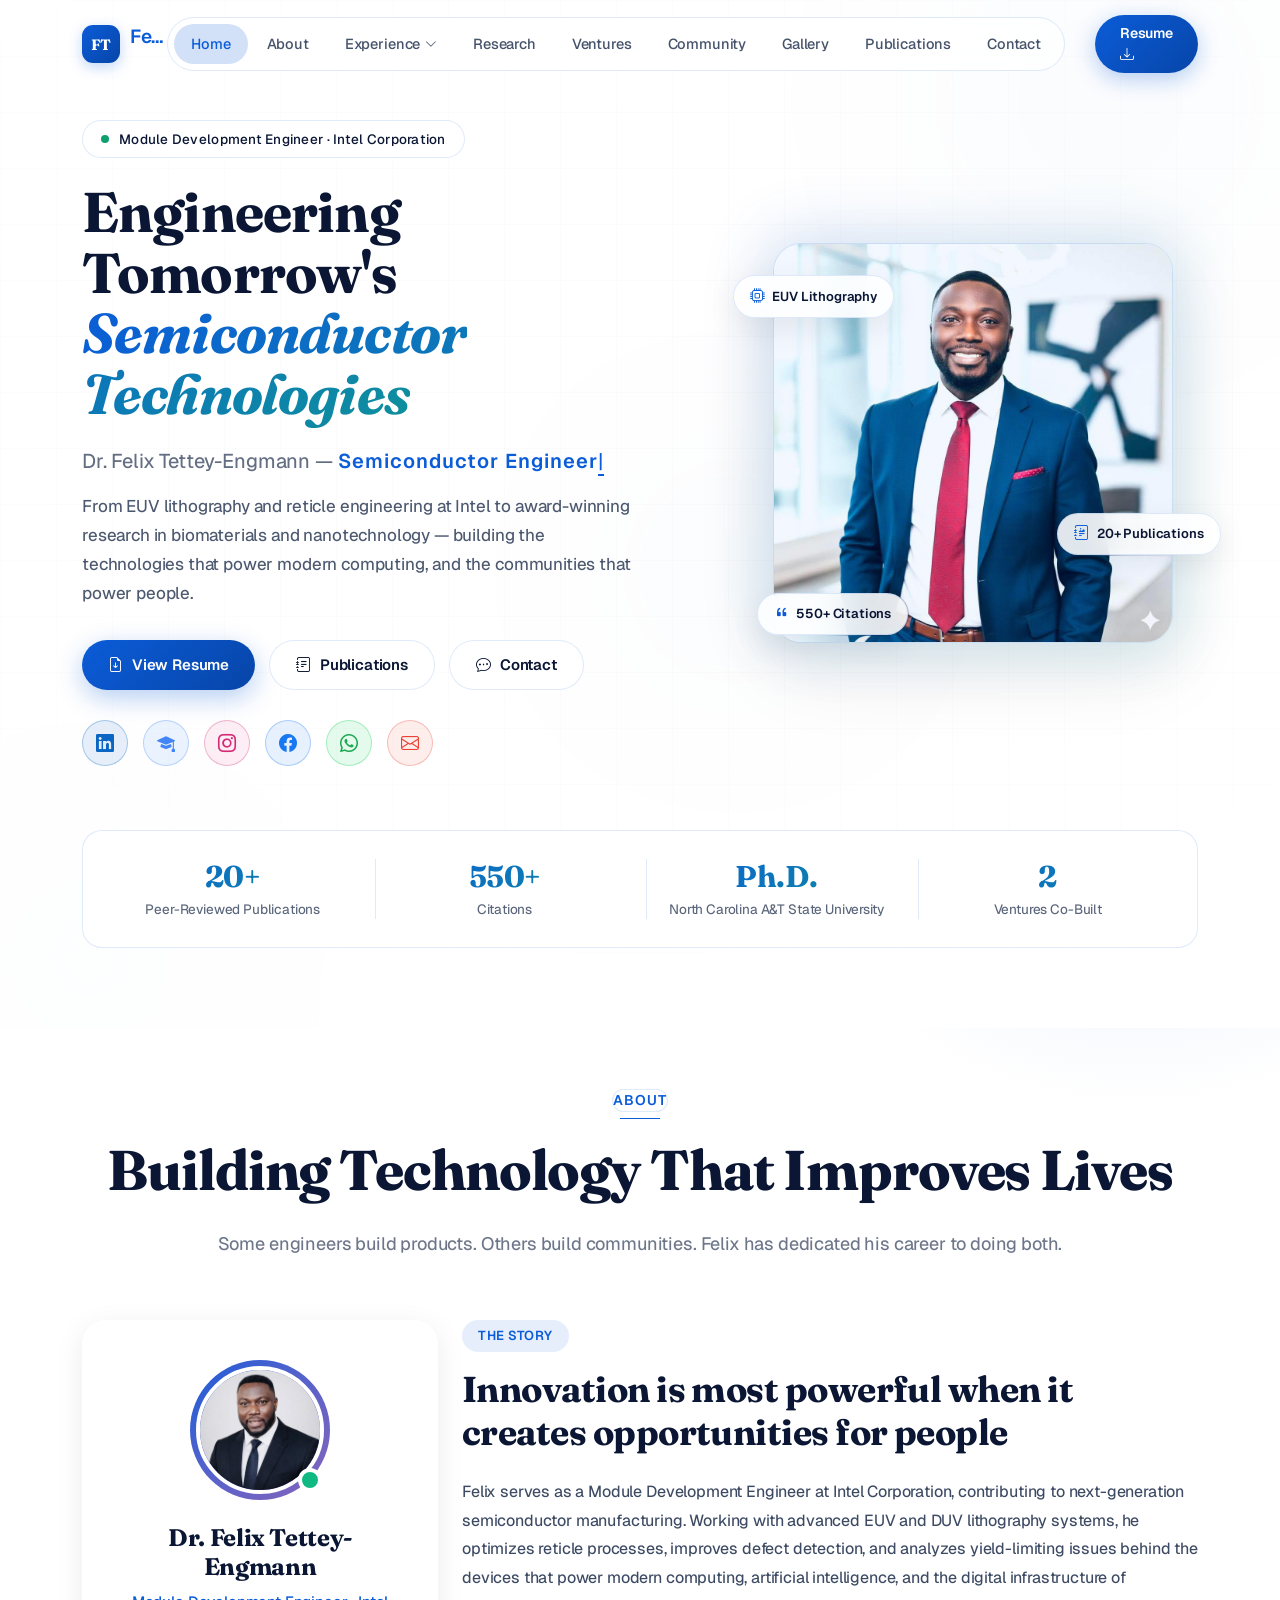
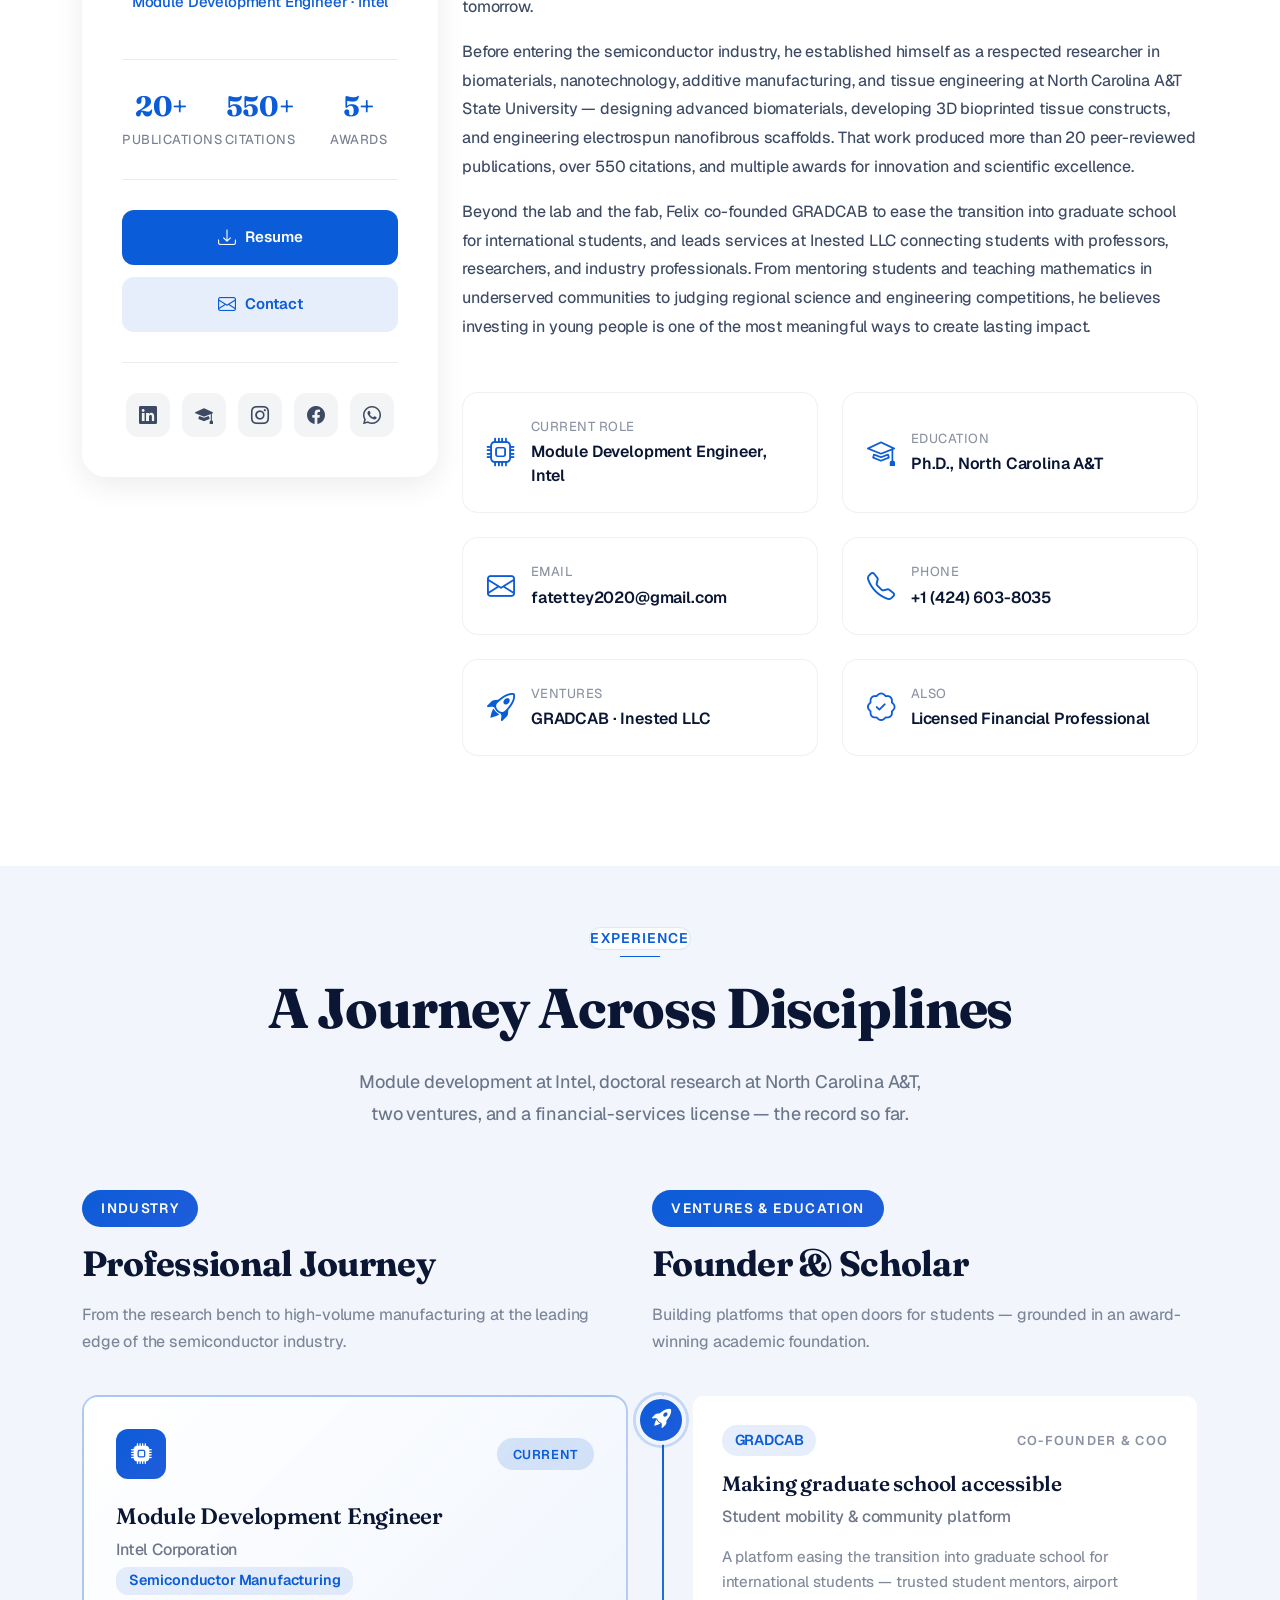
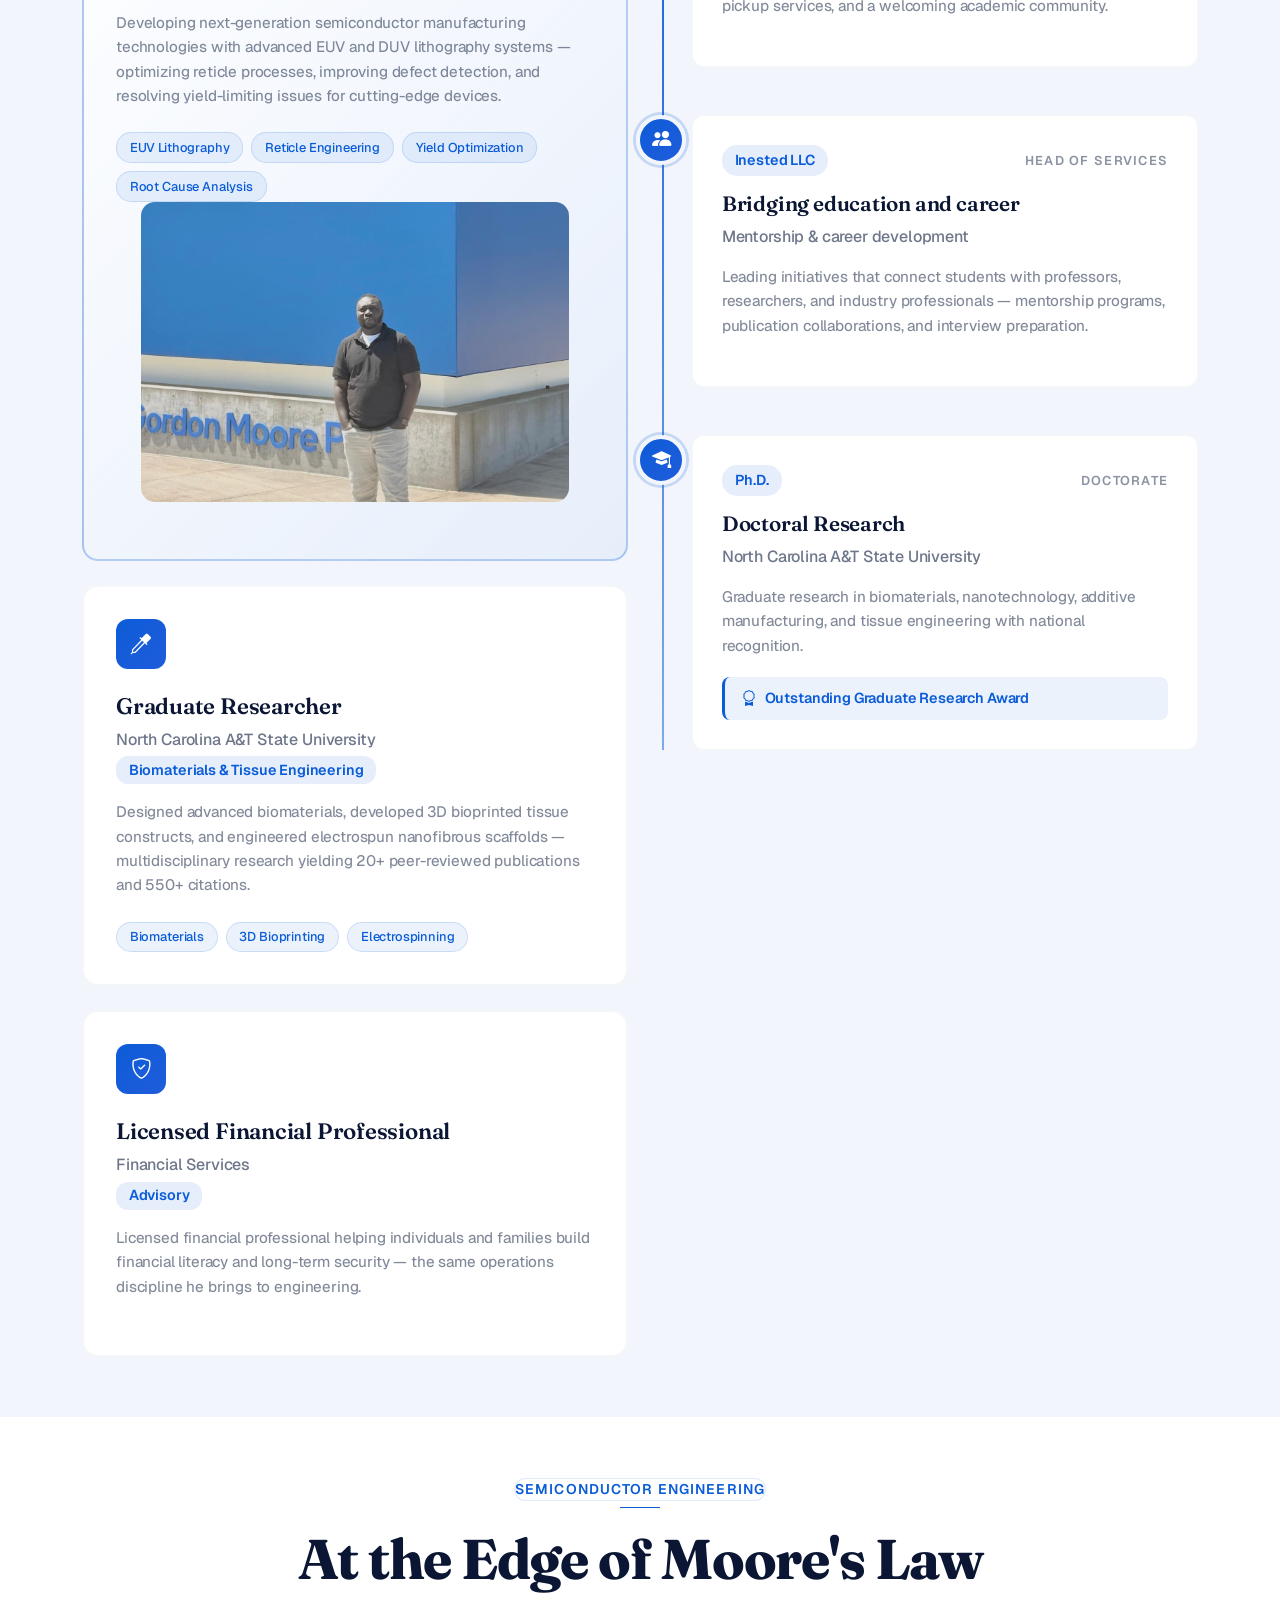
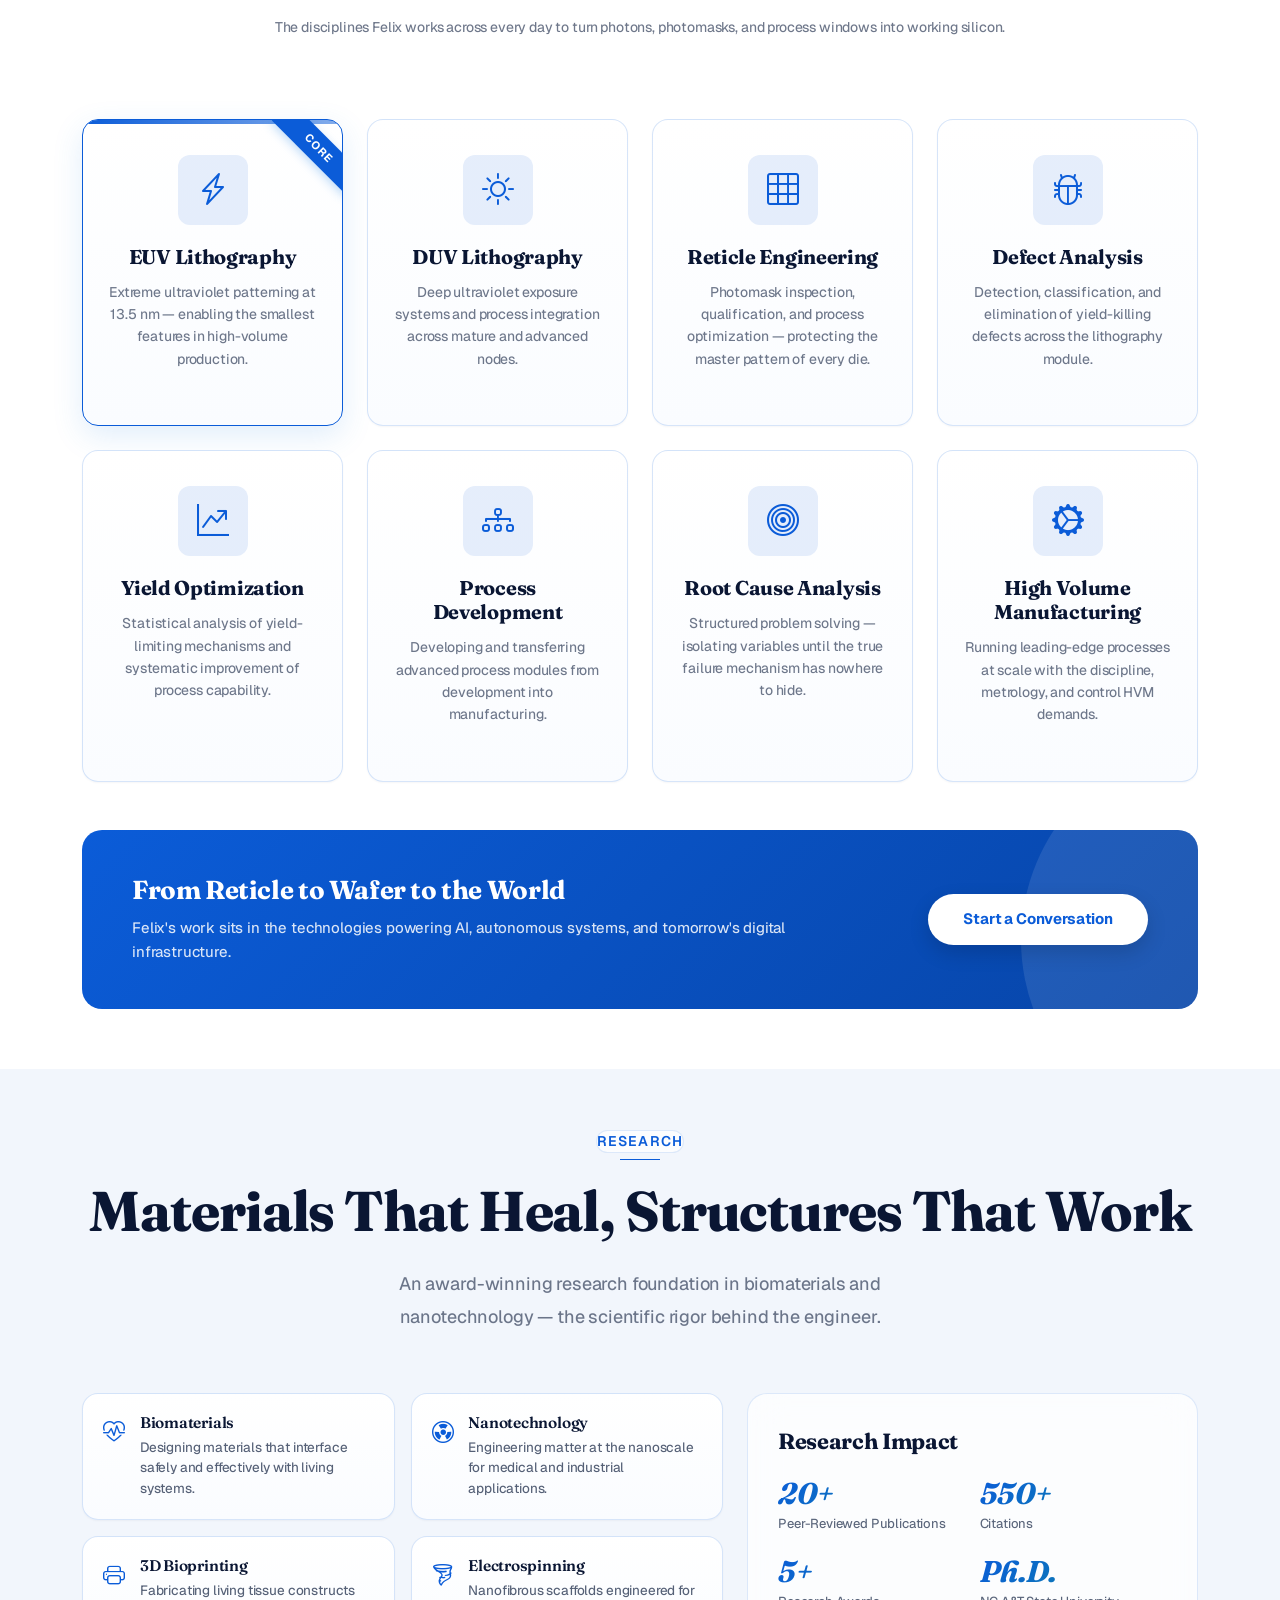
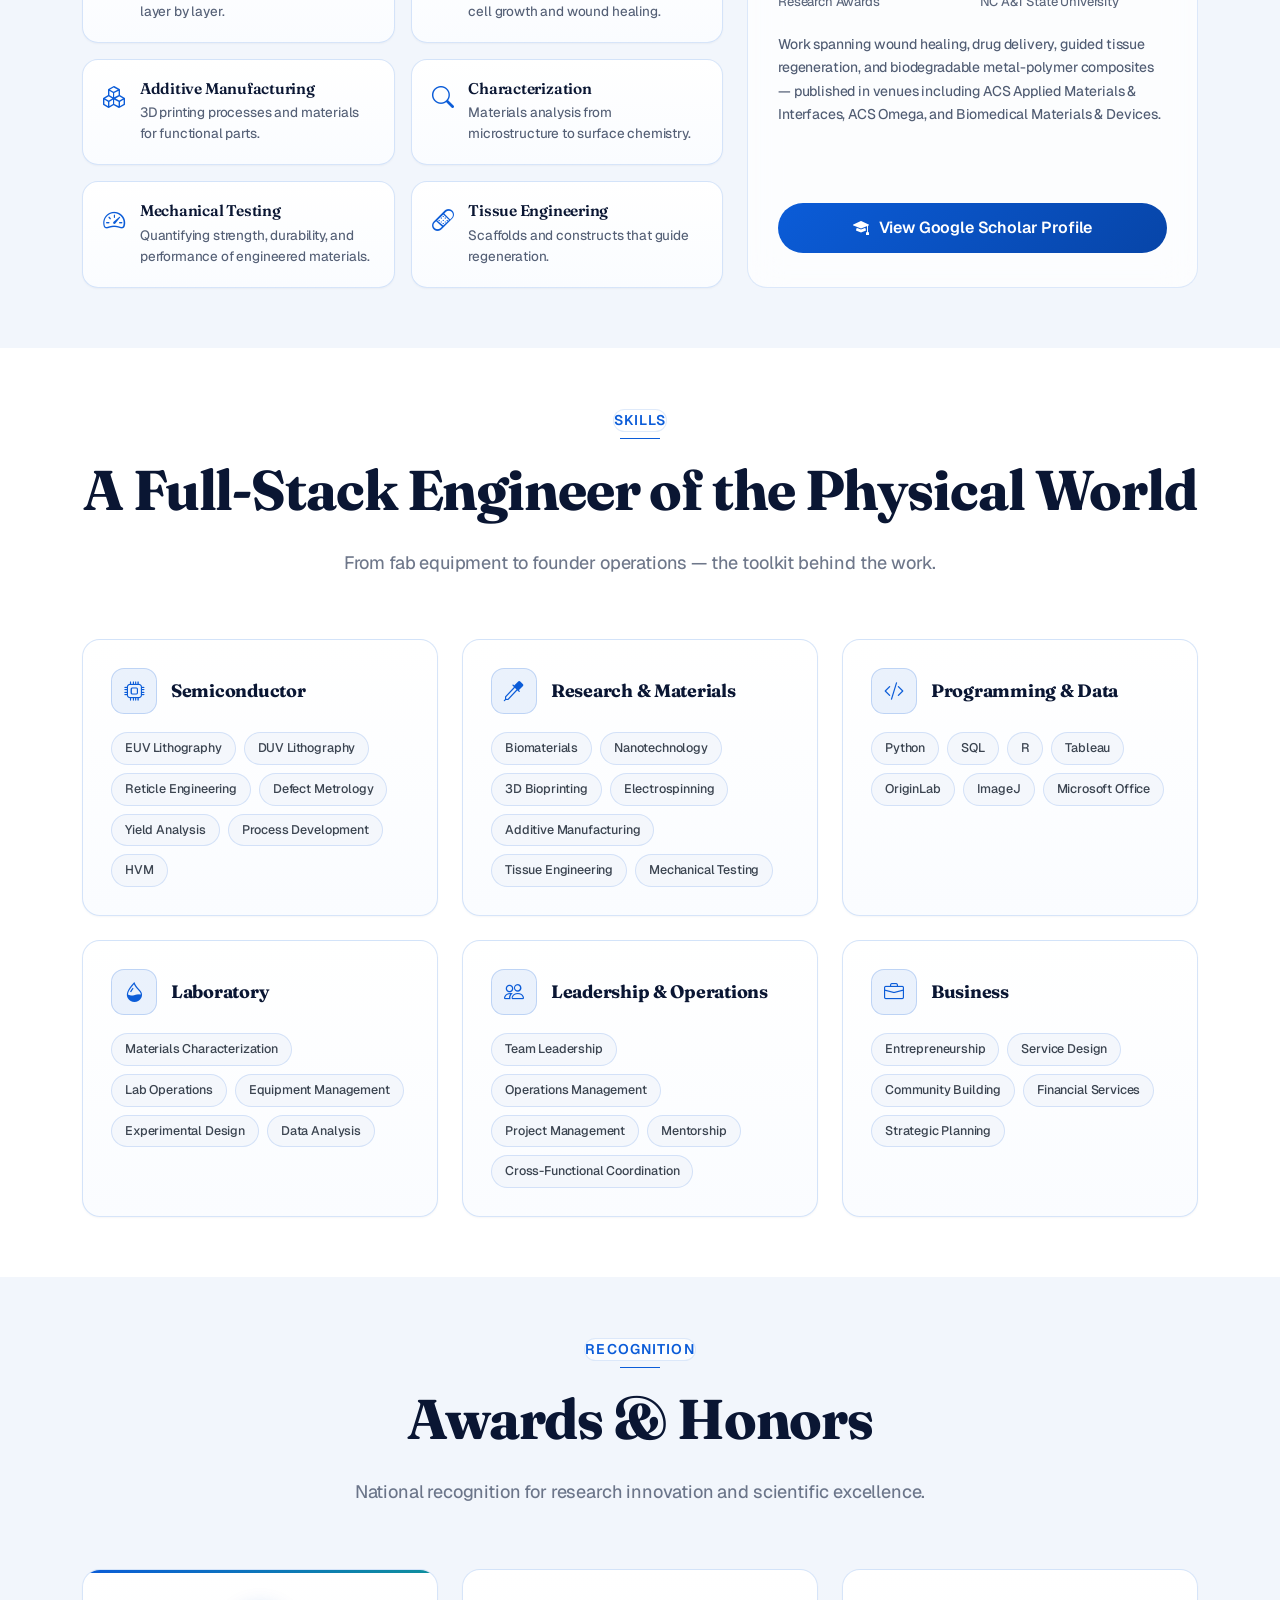
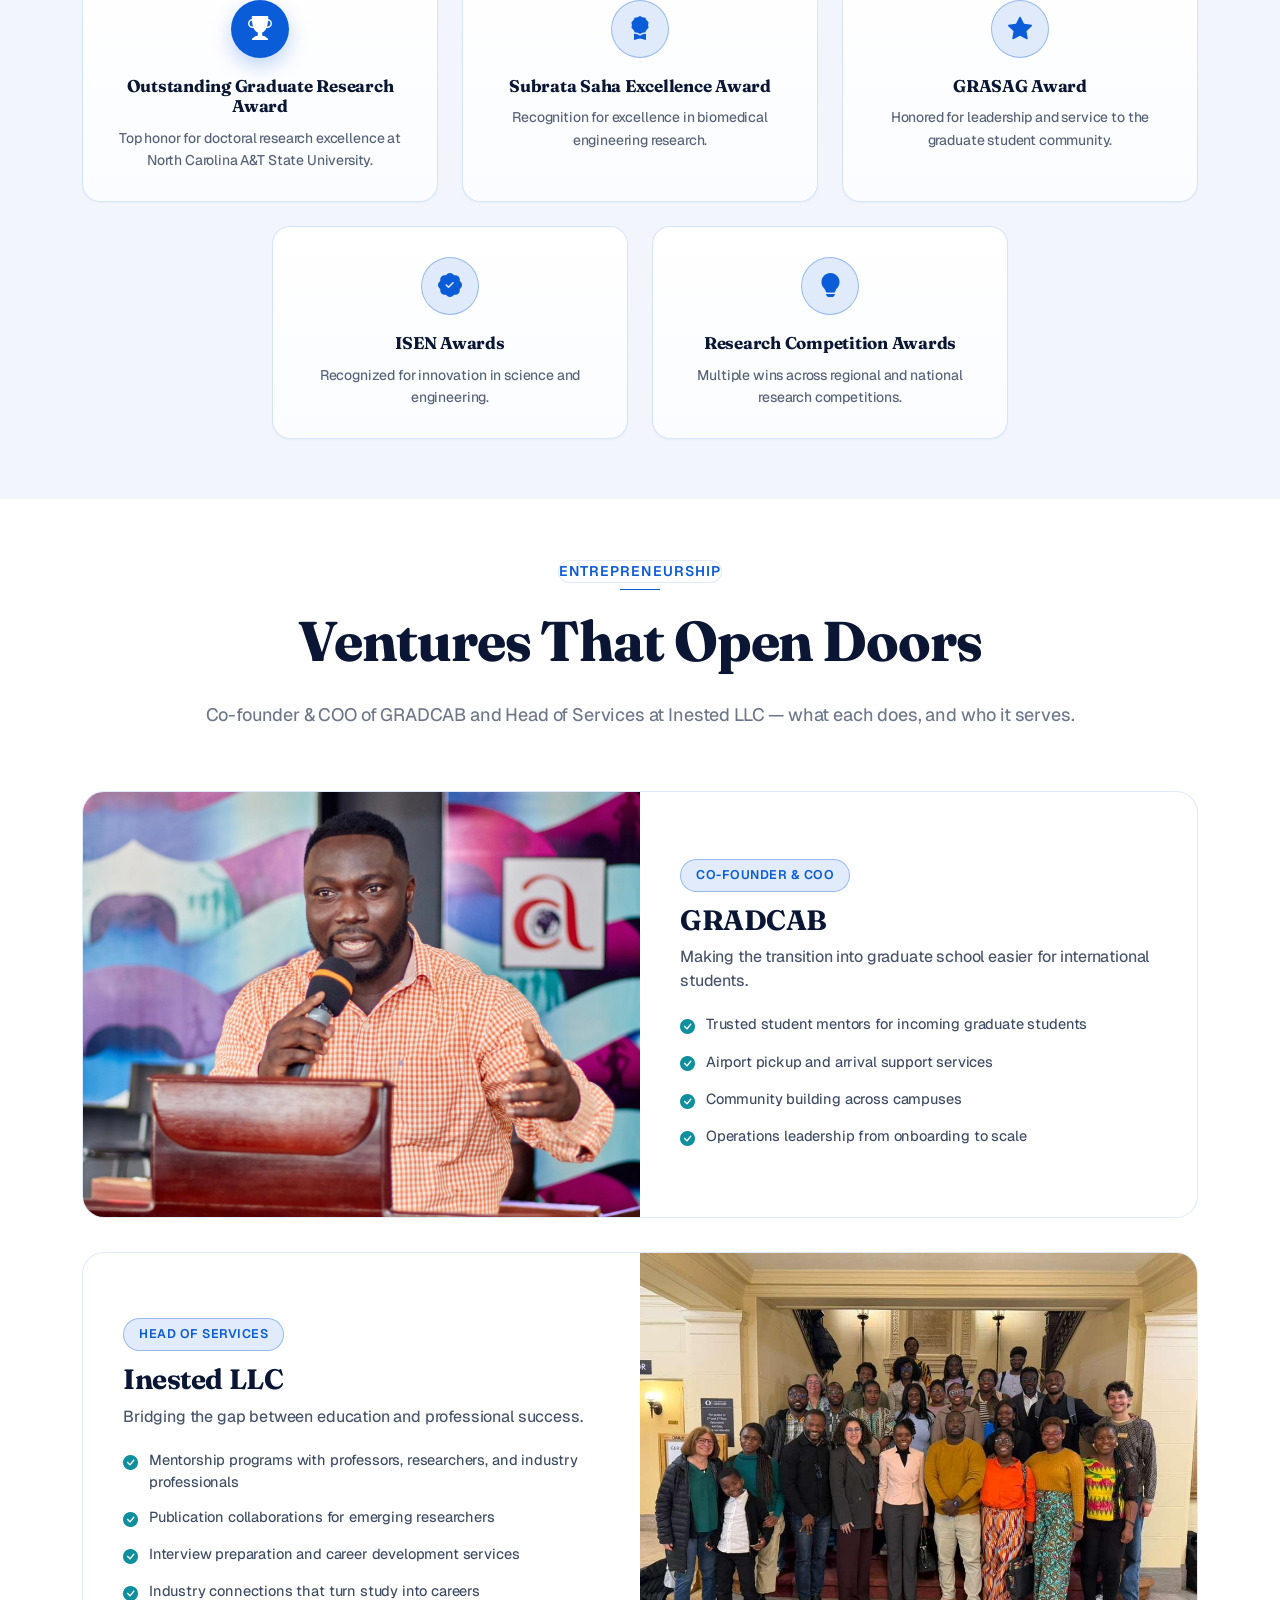
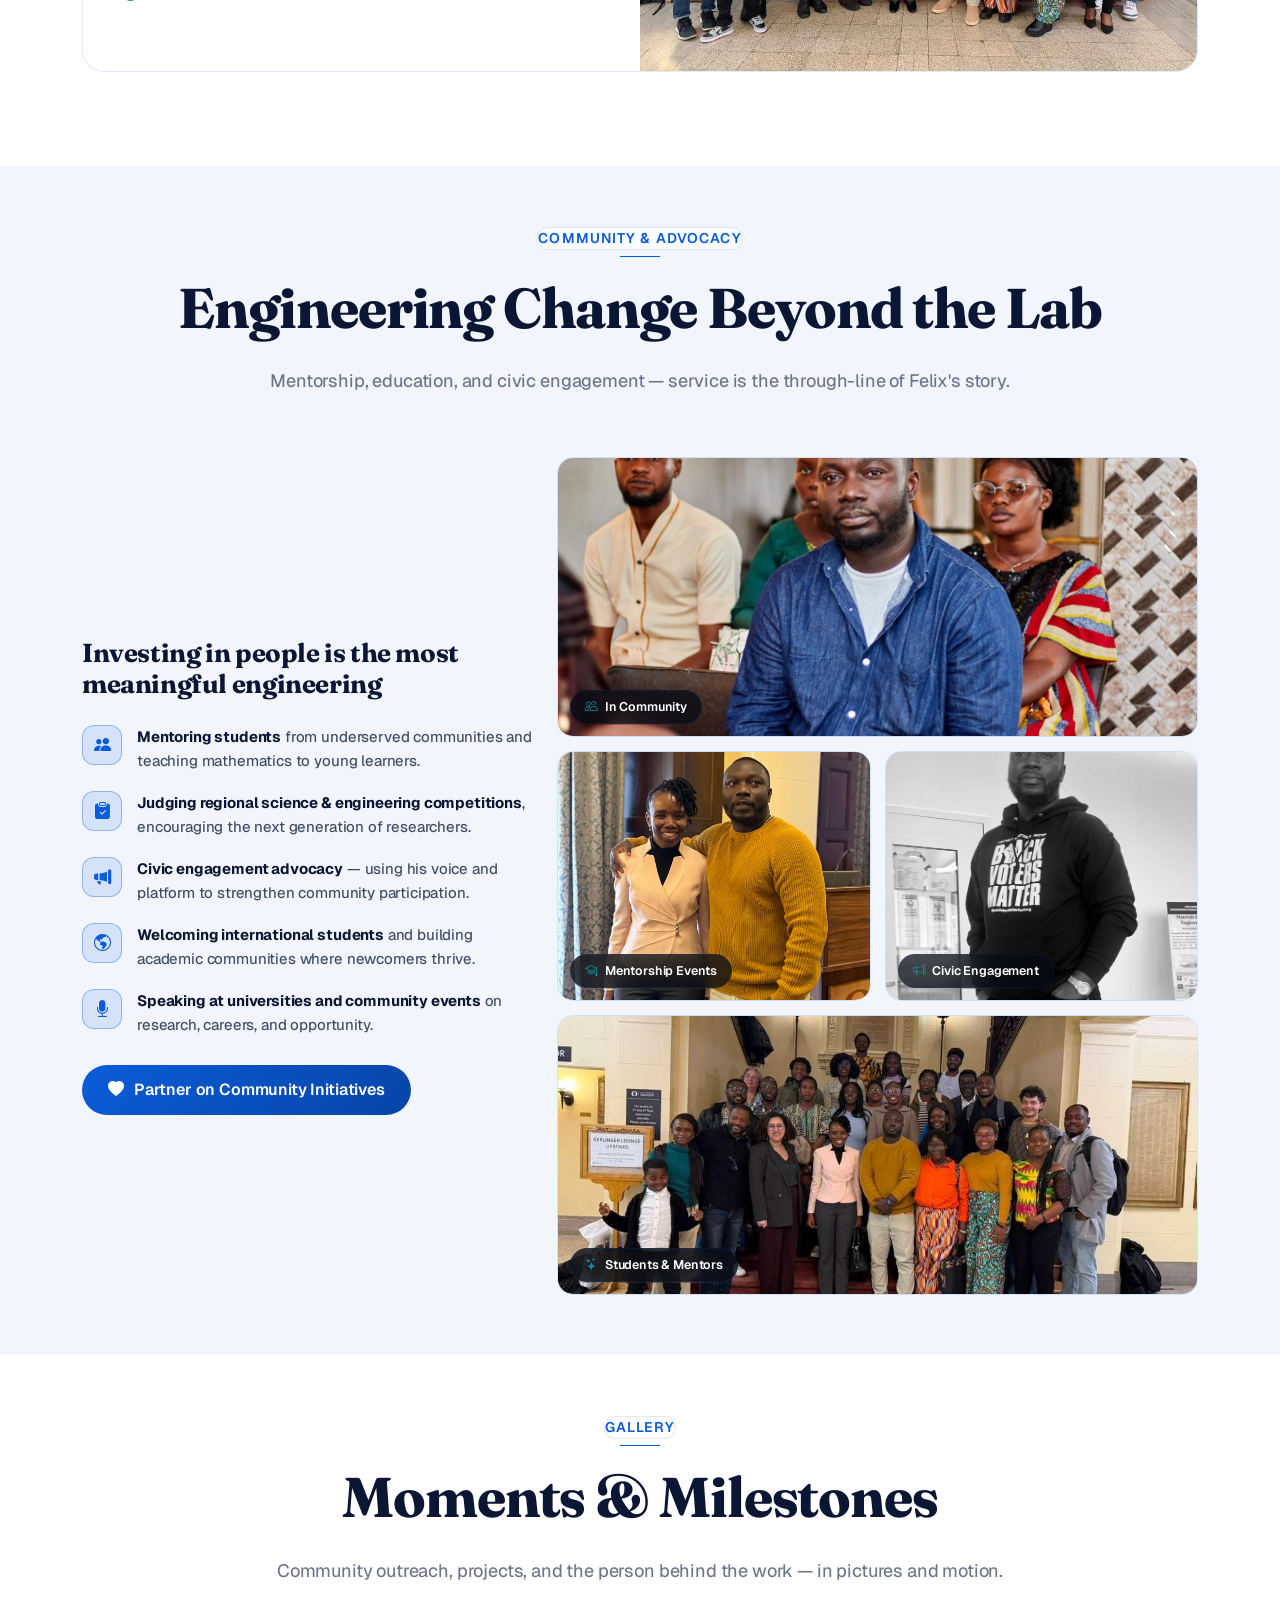
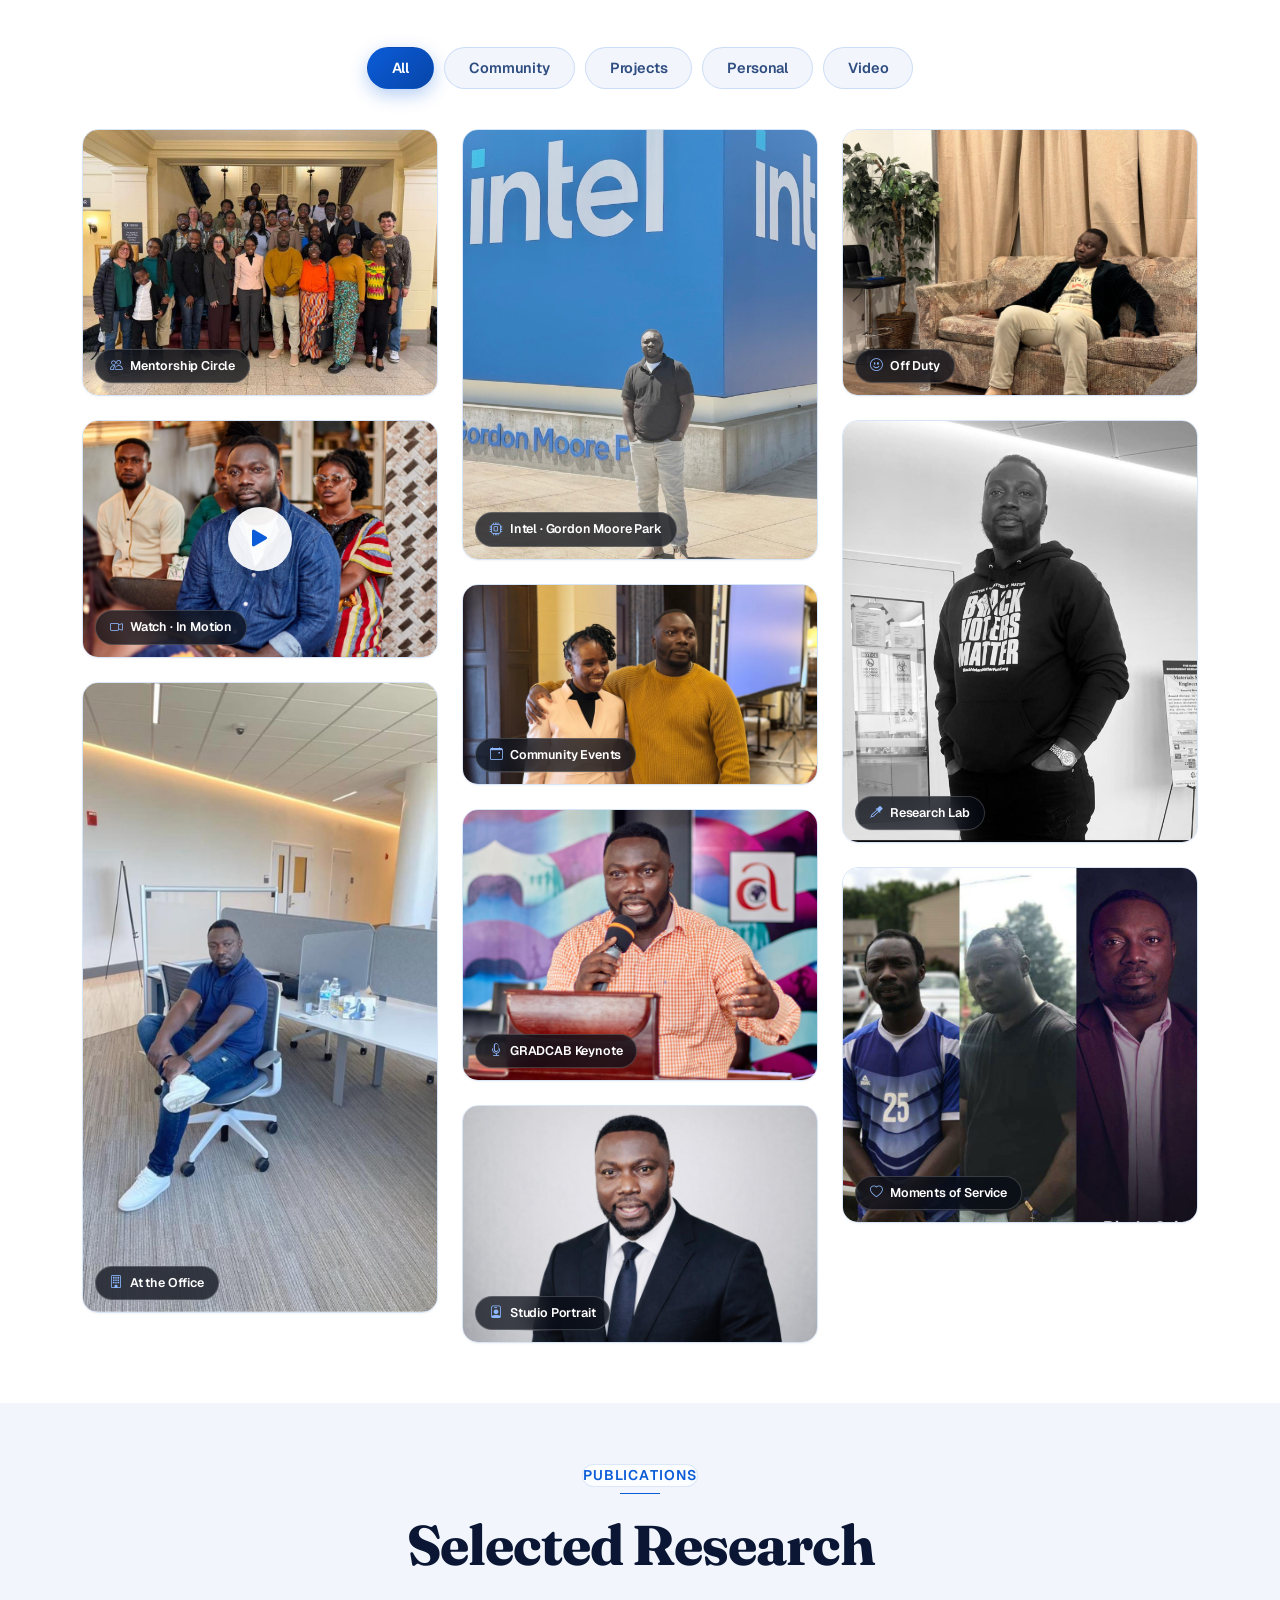
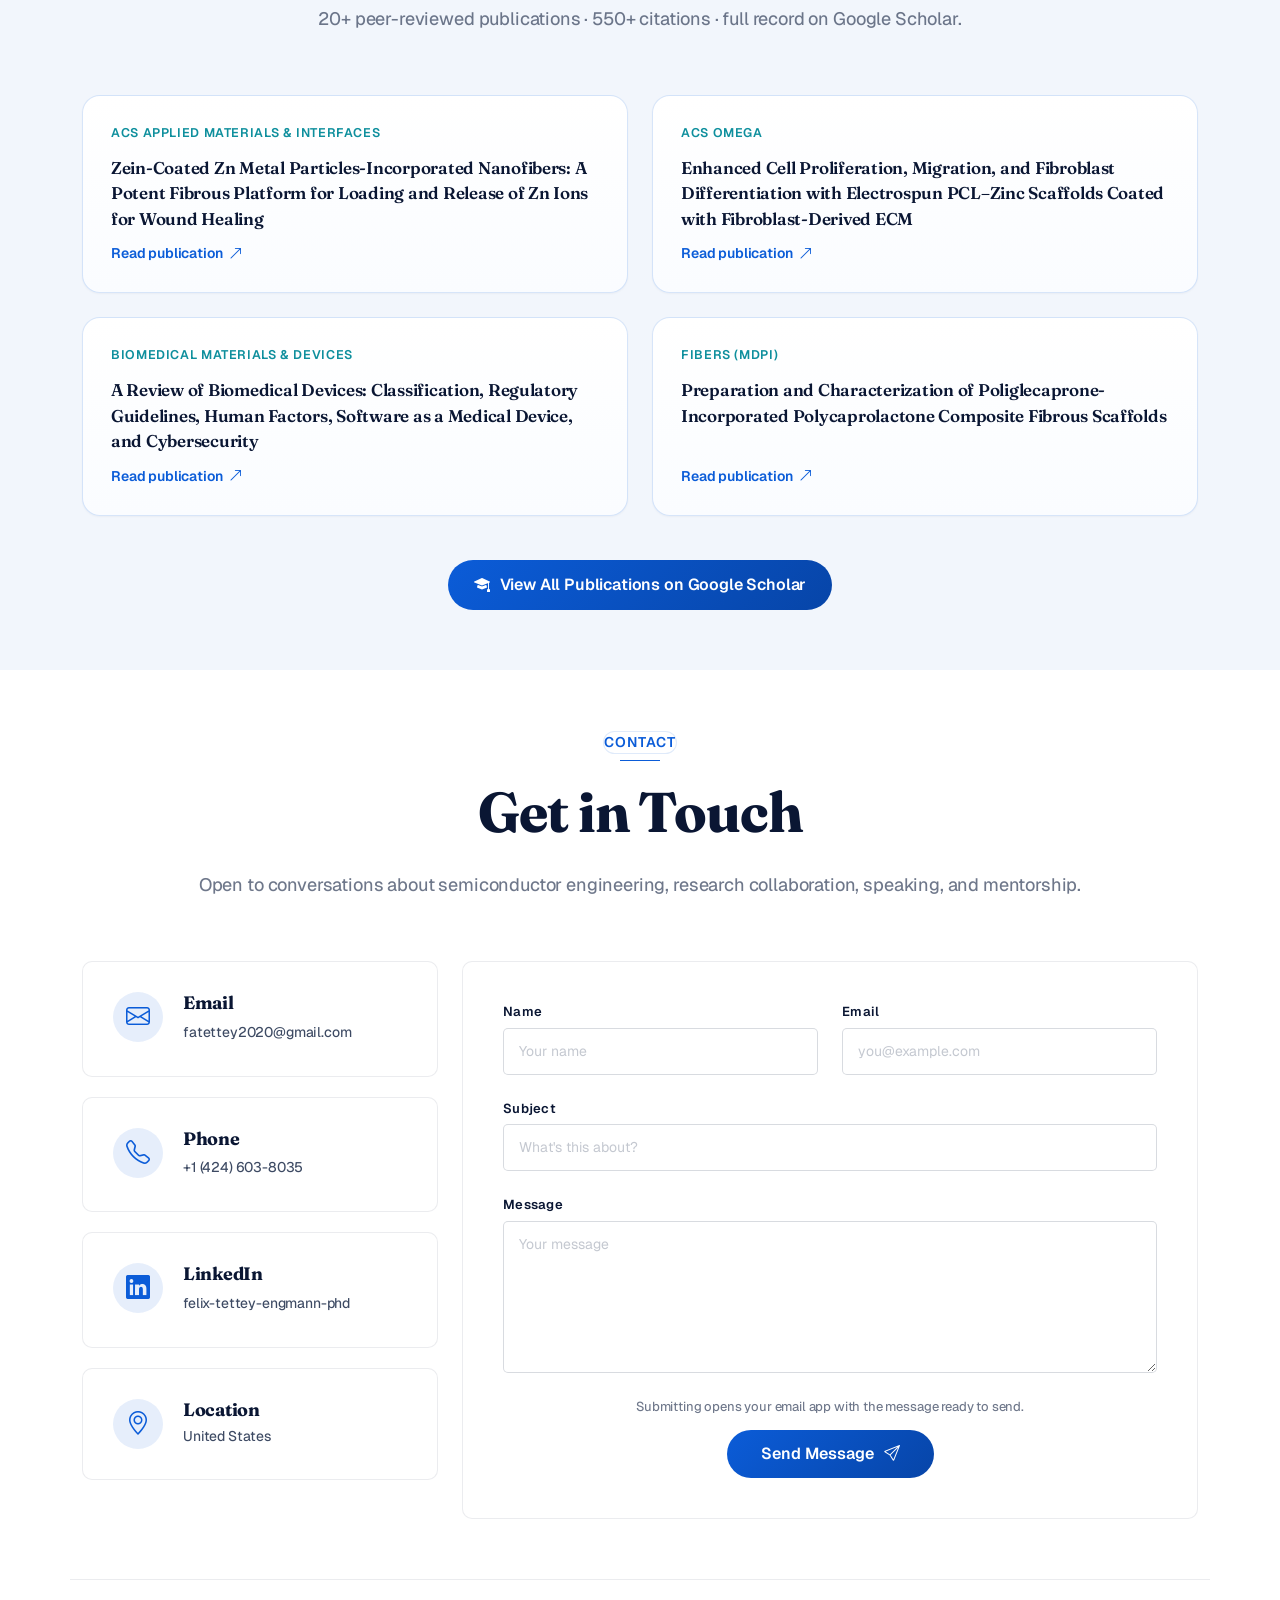
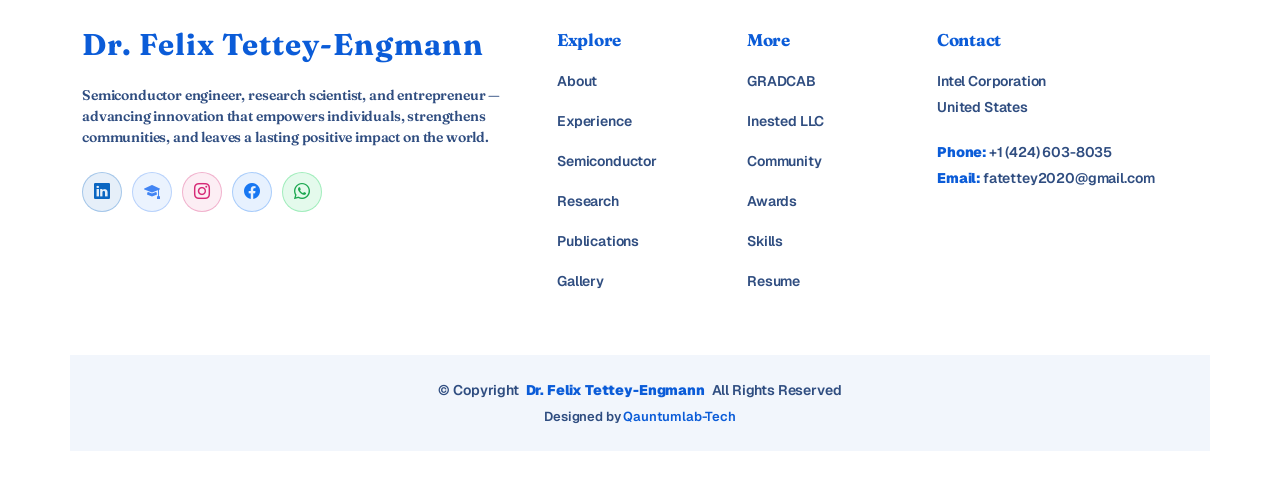
==== commit f4313000: "fix(qa): ISSUE-005/006 — one h1 per page, white theme-color The only h1 on the homepage was the head" ====
--- a/index.html
+++ b/index.html
@@ -4,6 +4,7 @@
 <head>
   <meta charset="utf-8">
   <meta content="width=device-width, initial-scale=1.0" name="viewport">
+  <meta name="theme-color" content="#ffffff">
   <title>Dr. Felix Tettey-Engmann — Semiconductor Engineer · Research Scientist · Entrepreneur</title>
   <meta name="description" content="Dr. Felix Tettey-Engmann is a Module Development Engineer at Intel Corporation working on EUV and DUV lithography, reticle engineering, and yield optimization. Researcher in biomaterials and nanotechnology with 20+ publications and 550+ citations. Co-founder & COO of GRADCAB.">
   <meta name="keywords" content="Felix Tettey-Engmann, semiconductor engineer, EUV lithography, DUV lithography, reticle engineering, yield optimization, Intel, biomaterials, nanotechnology, tissue engineering, GRADCAB, Inested">
@@ -82,7 +83,7 @@
 
       <a href="#hero" class="logo d-flex align-items-center me-auto">
         <span class="logo-mark" aria-hidden="true">FT</span>
-        <h1 class="sitename">Felix Tettey<span class="logo-dot">.</span></h1>
+        <p class="sitename">Felix Tettey<span class="logo-dot">.</span></p>
       </a>
 
       <nav id="navmenu" class="navmenu">
@@ -129,7 +130,7 @@
 
           <div class="col-lg-7" data-aos="fade-up">
             <div class="hero-badge"><span class="pulse-dot" aria-hidden="true"></span> Module Development Engineer · Intel Corporation</div>
-            <h2 class="hero-title">Engineering Tomorrow's<br><span class="gradient-text">Semiconductor Technologies</span></h2>
+            <h1 class="hero-title">Engineering Tomorrow's<br><span class="gradient-text">Semiconductor Technologies</span></h1>
             <p class="hero-typed">Dr. Felix Tettey-Engmann — <span class="typed" data-typed-items="Semiconductor Engineer, Research Scientist, Innovator, Entrepreneur, Community Advocate, Operations Leader"></span><span class="typed-cursor" aria-hidden="true"></span></p>
             <p class="hero-lede">From EUV lithography and reticle engineering at Intel to award-winning research in biomaterials and nanotechnology — building the technologies that power modern computing, and the communities that power people.</p>
 
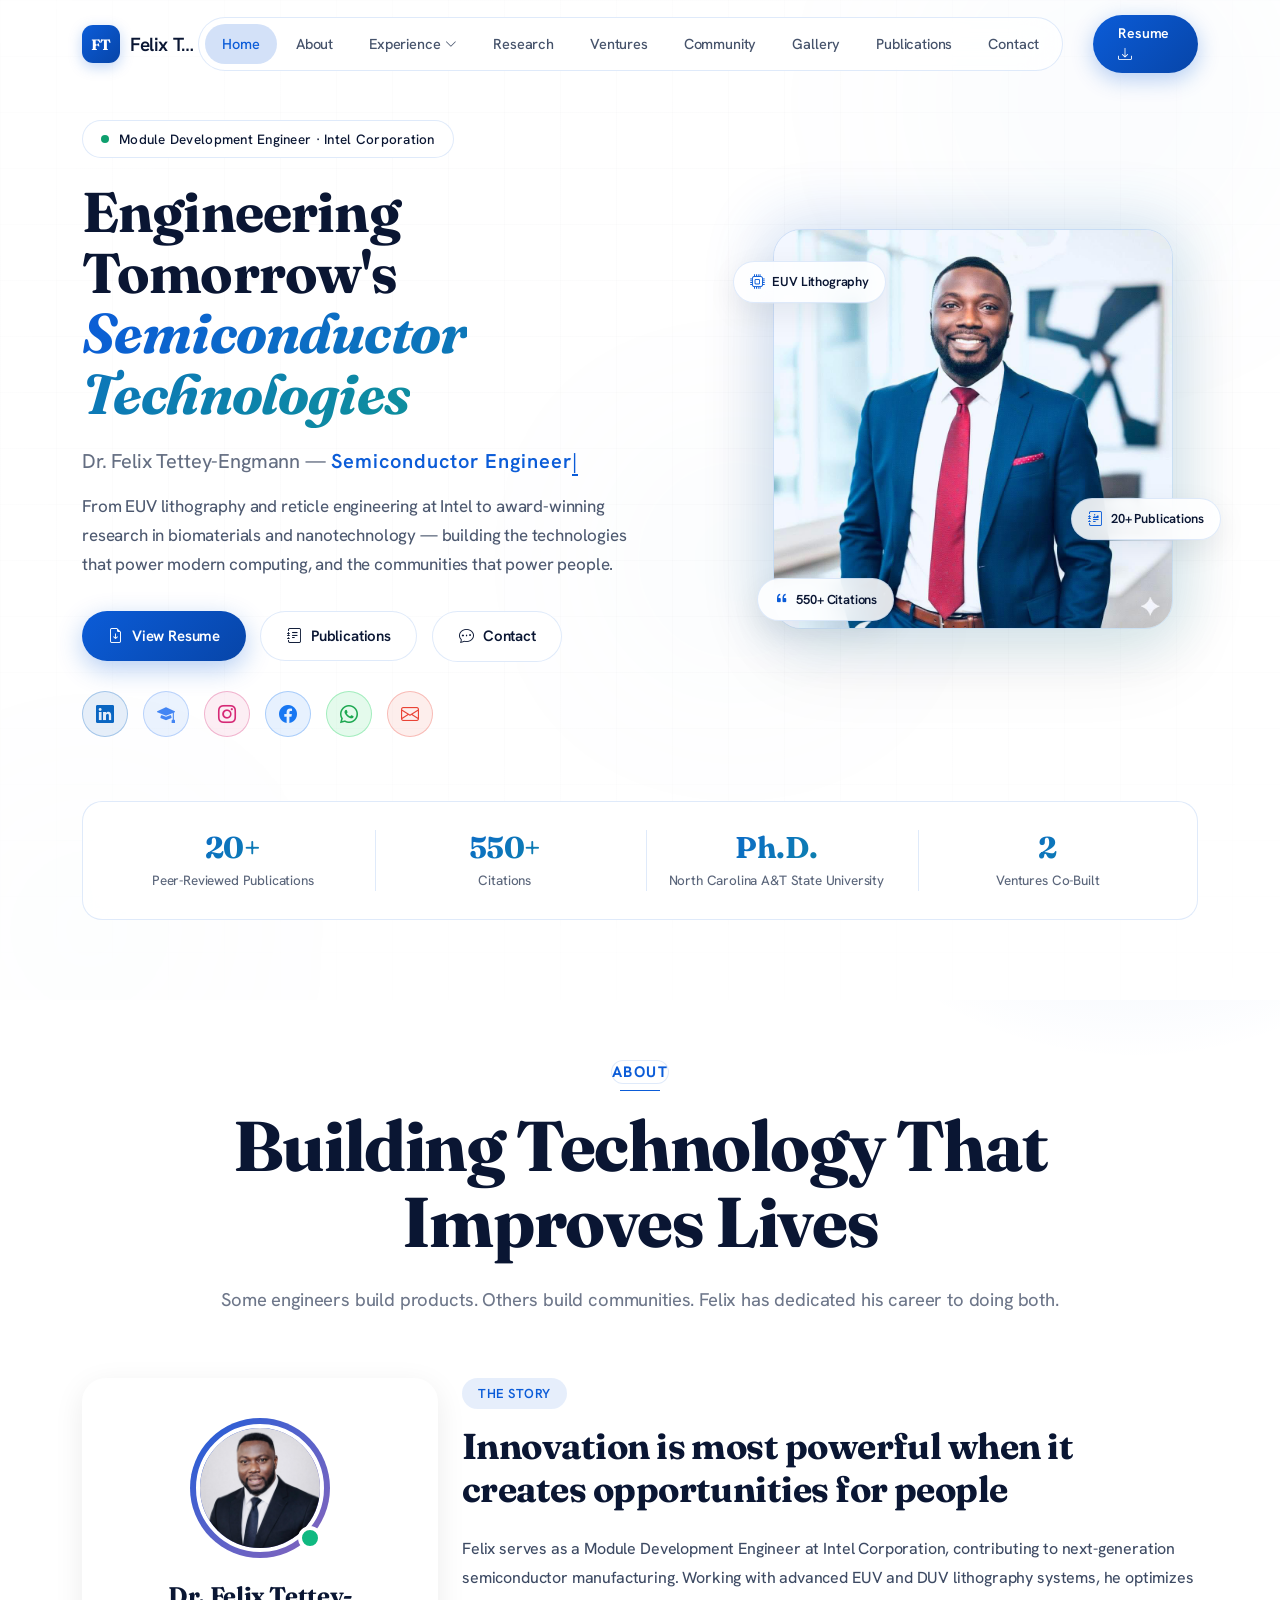
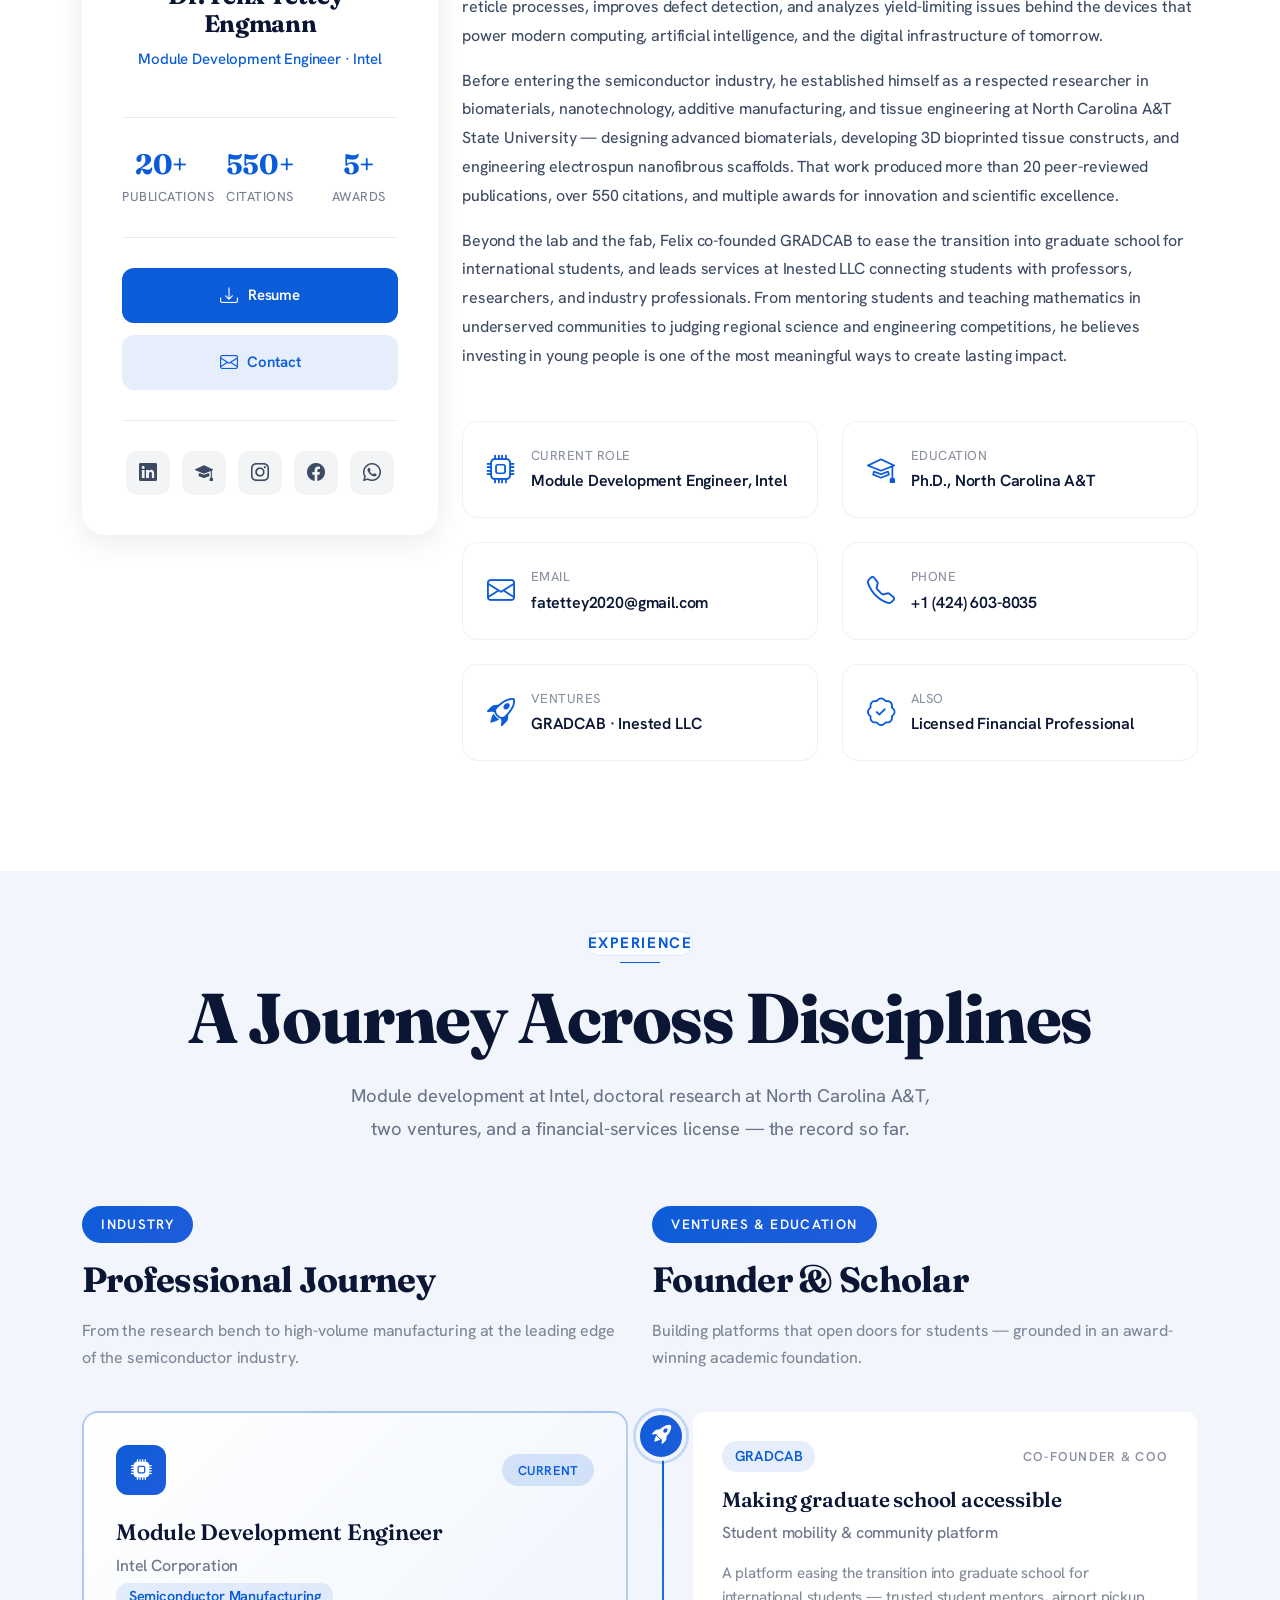
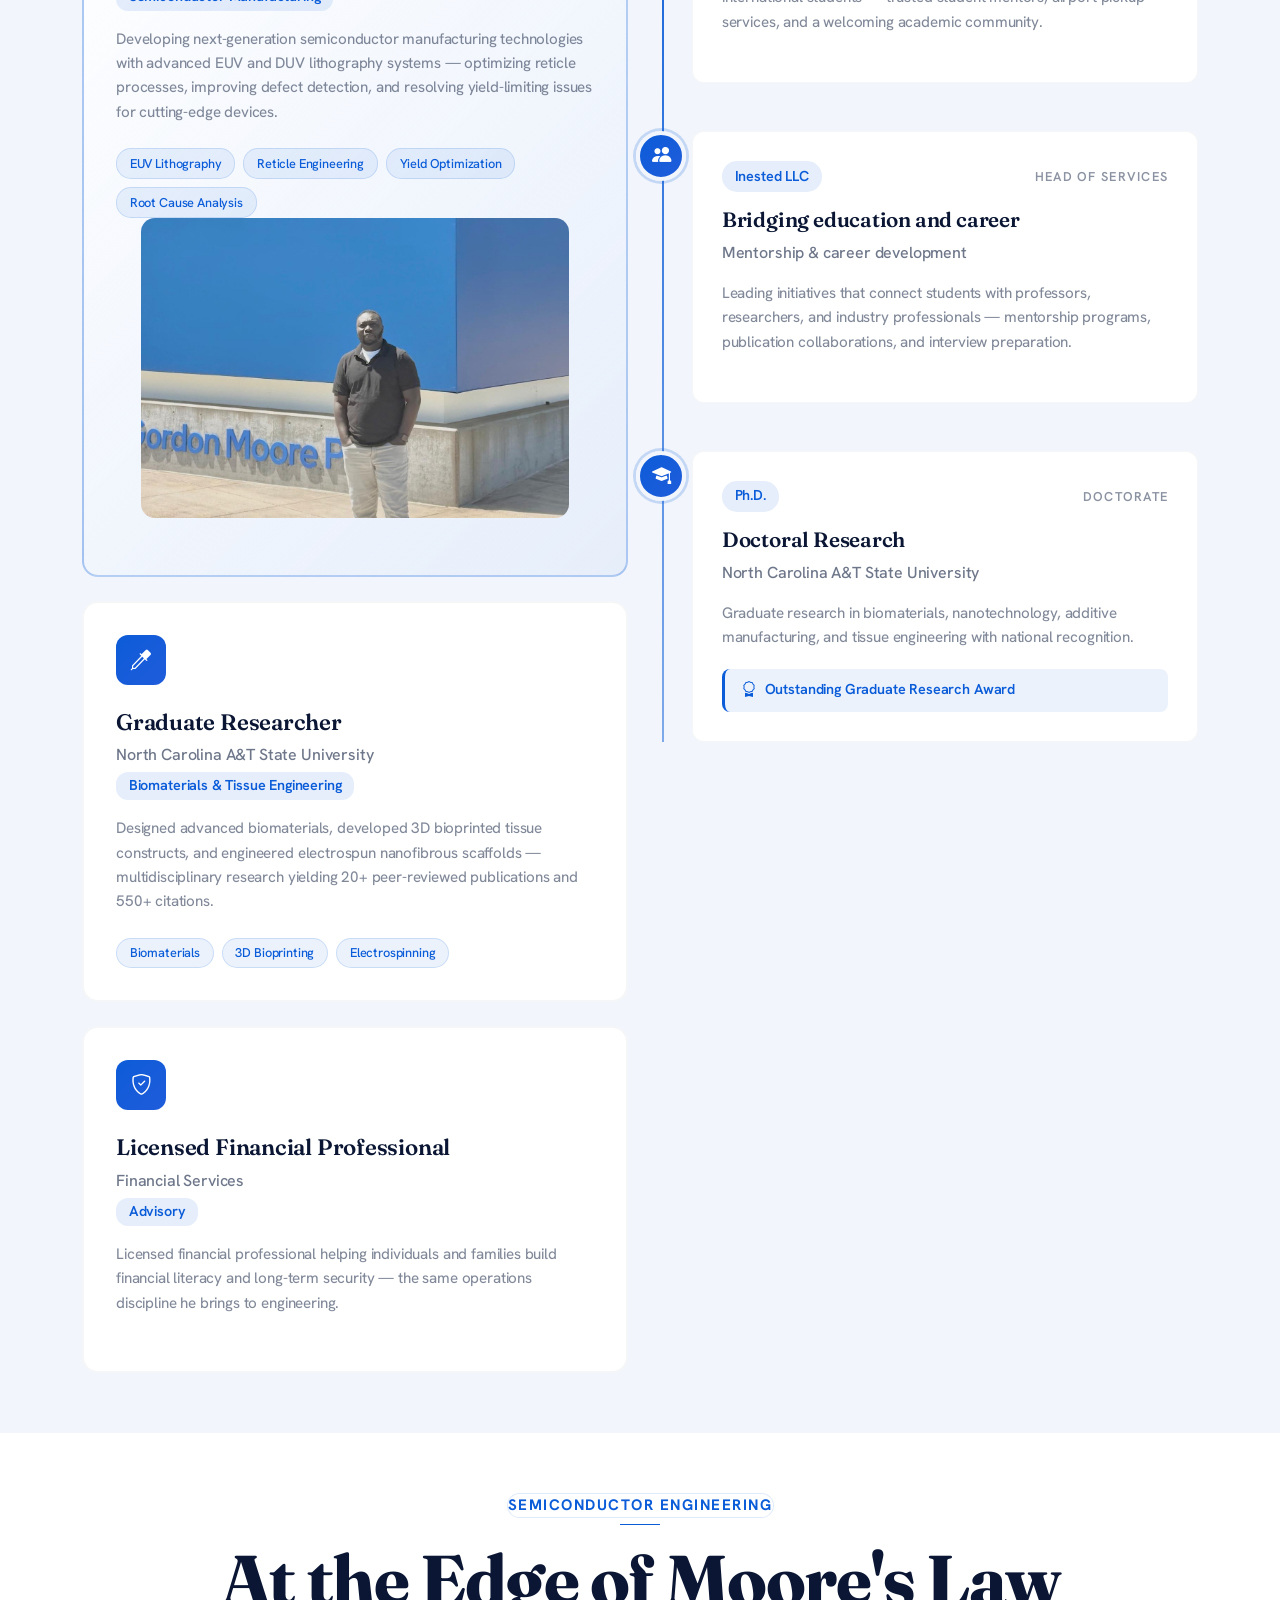
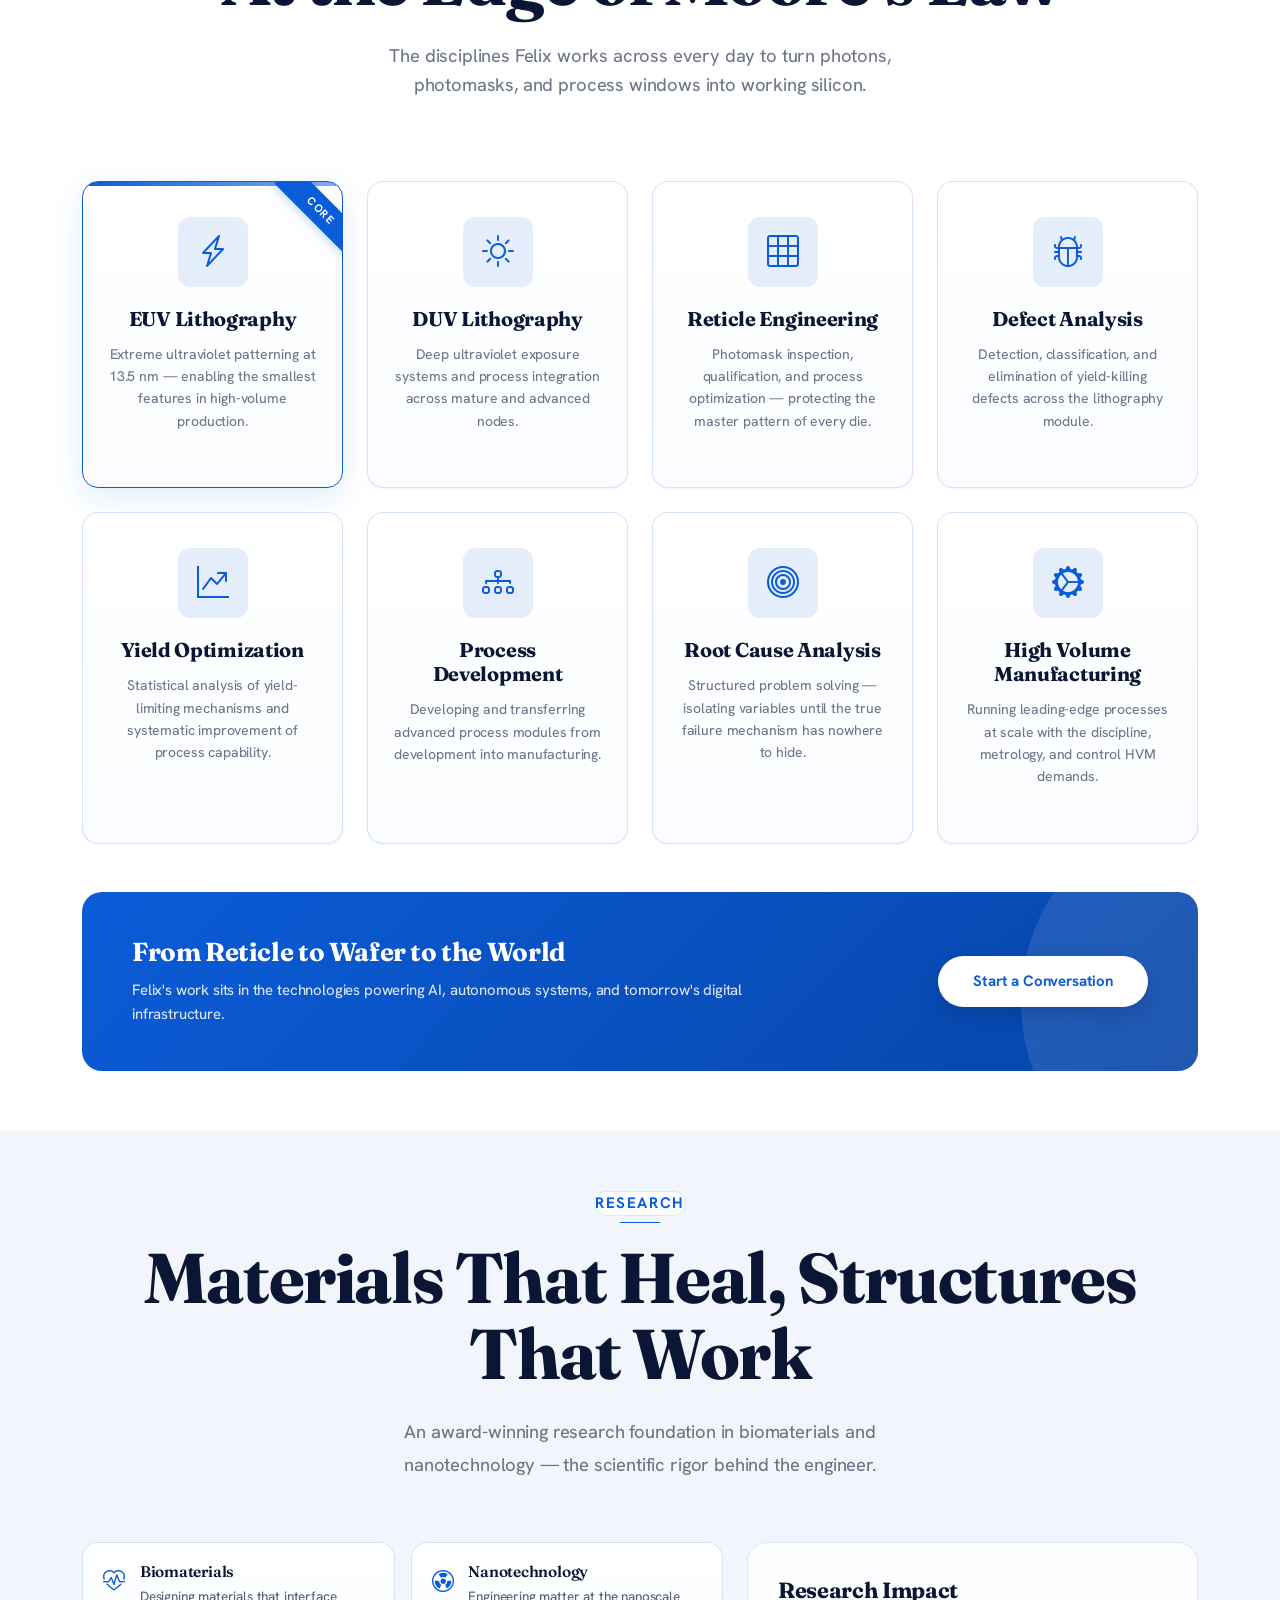
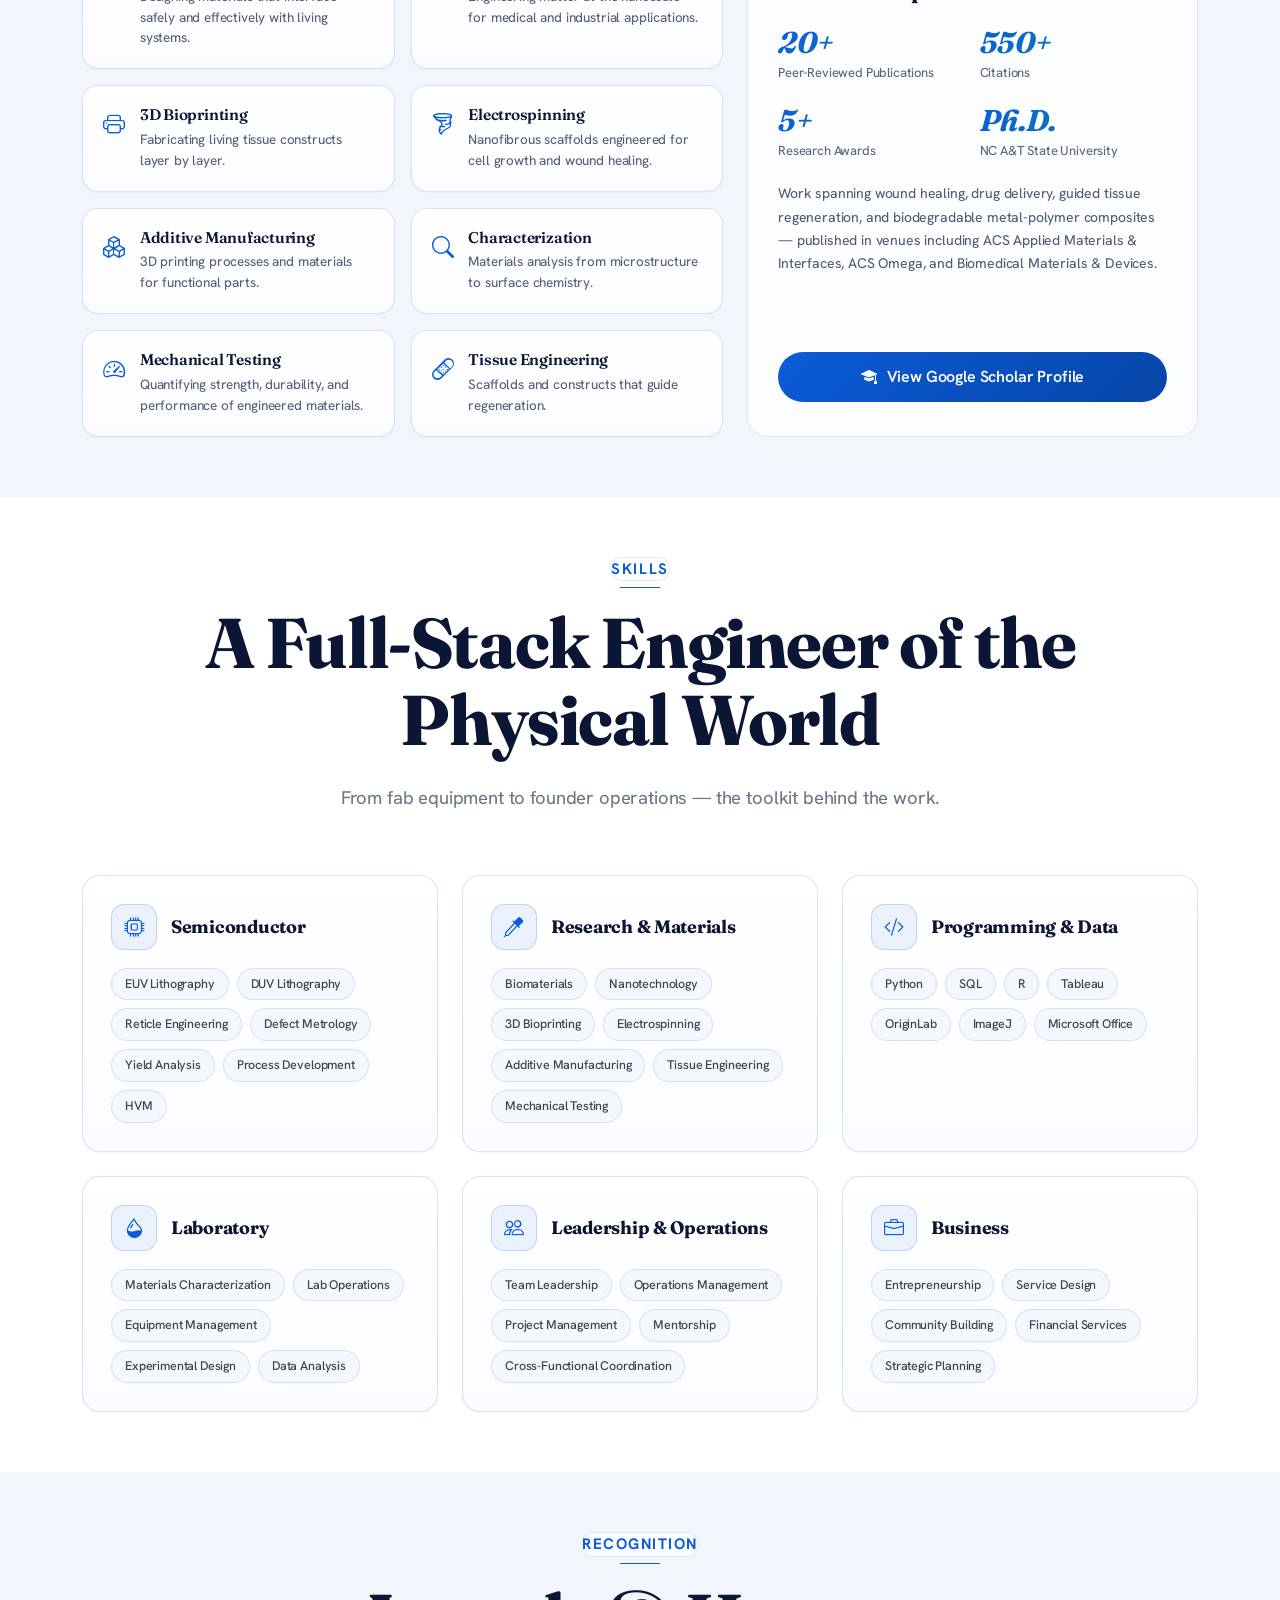
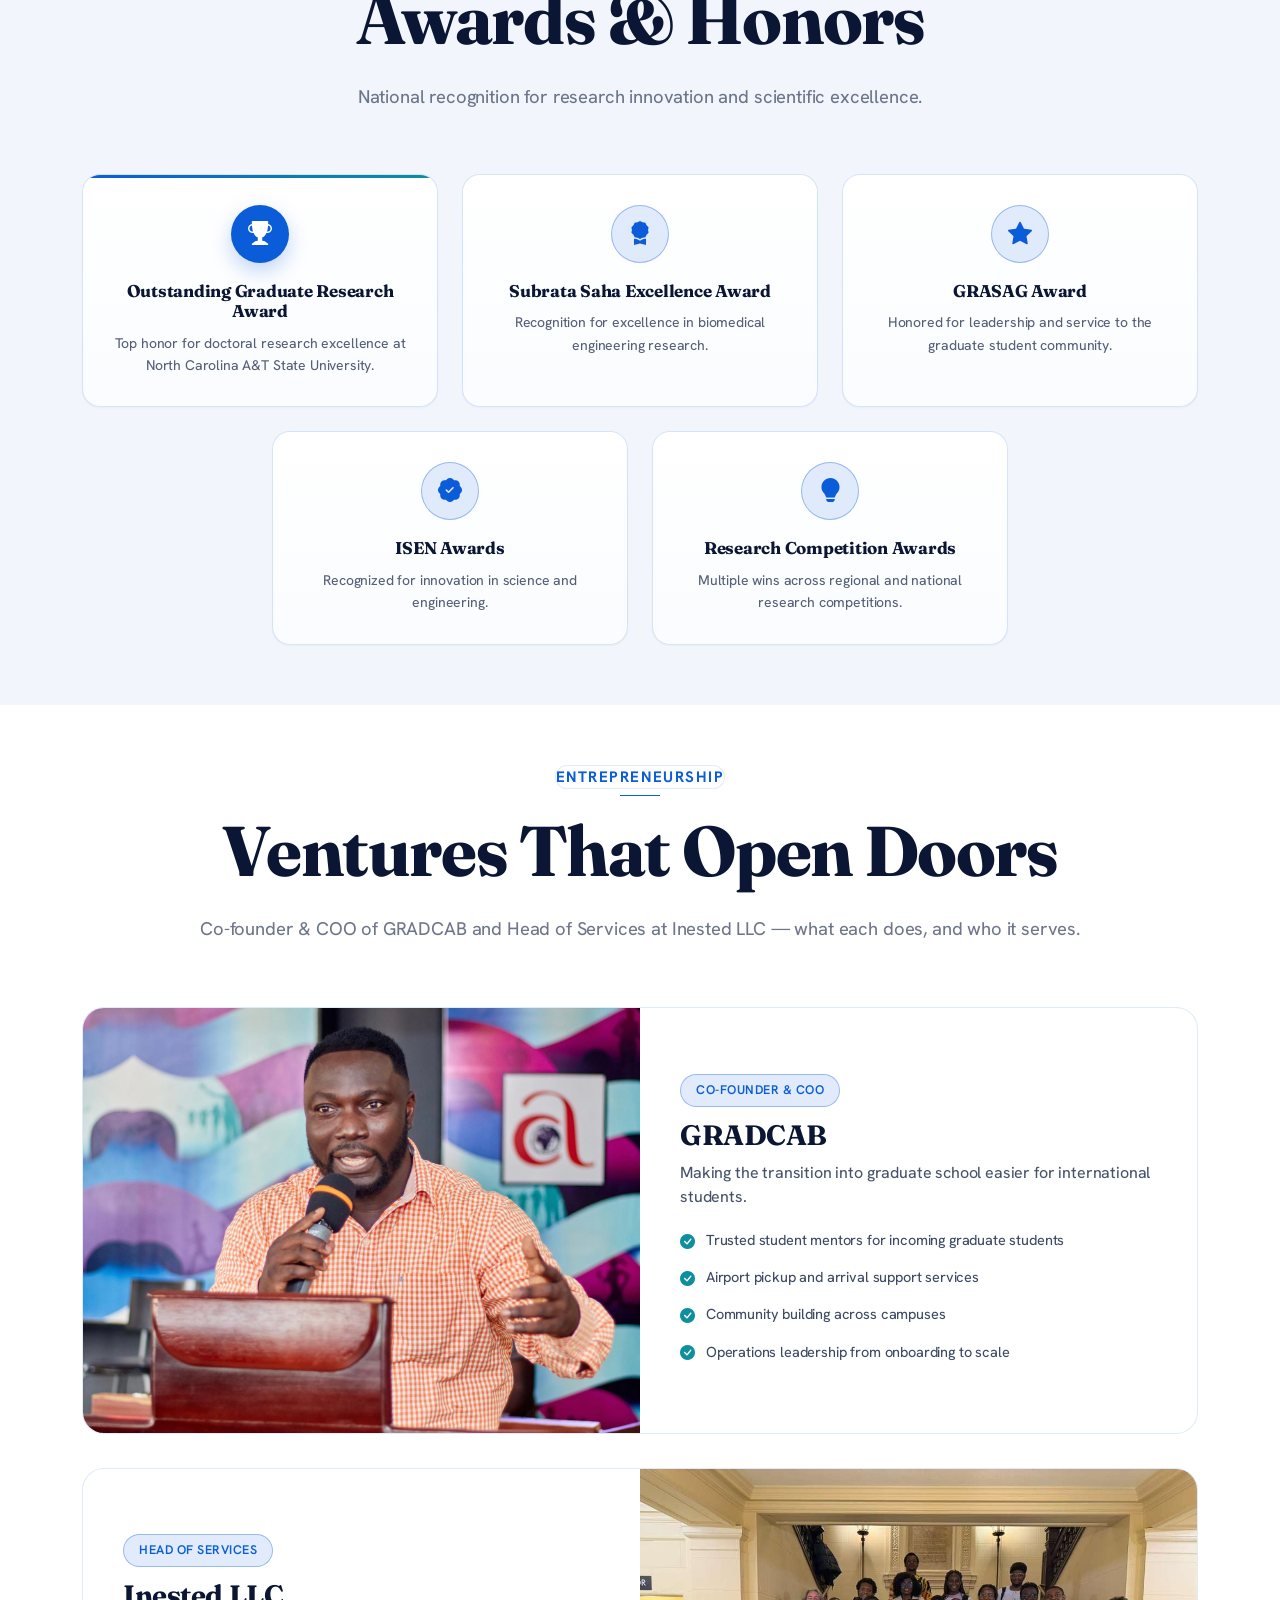
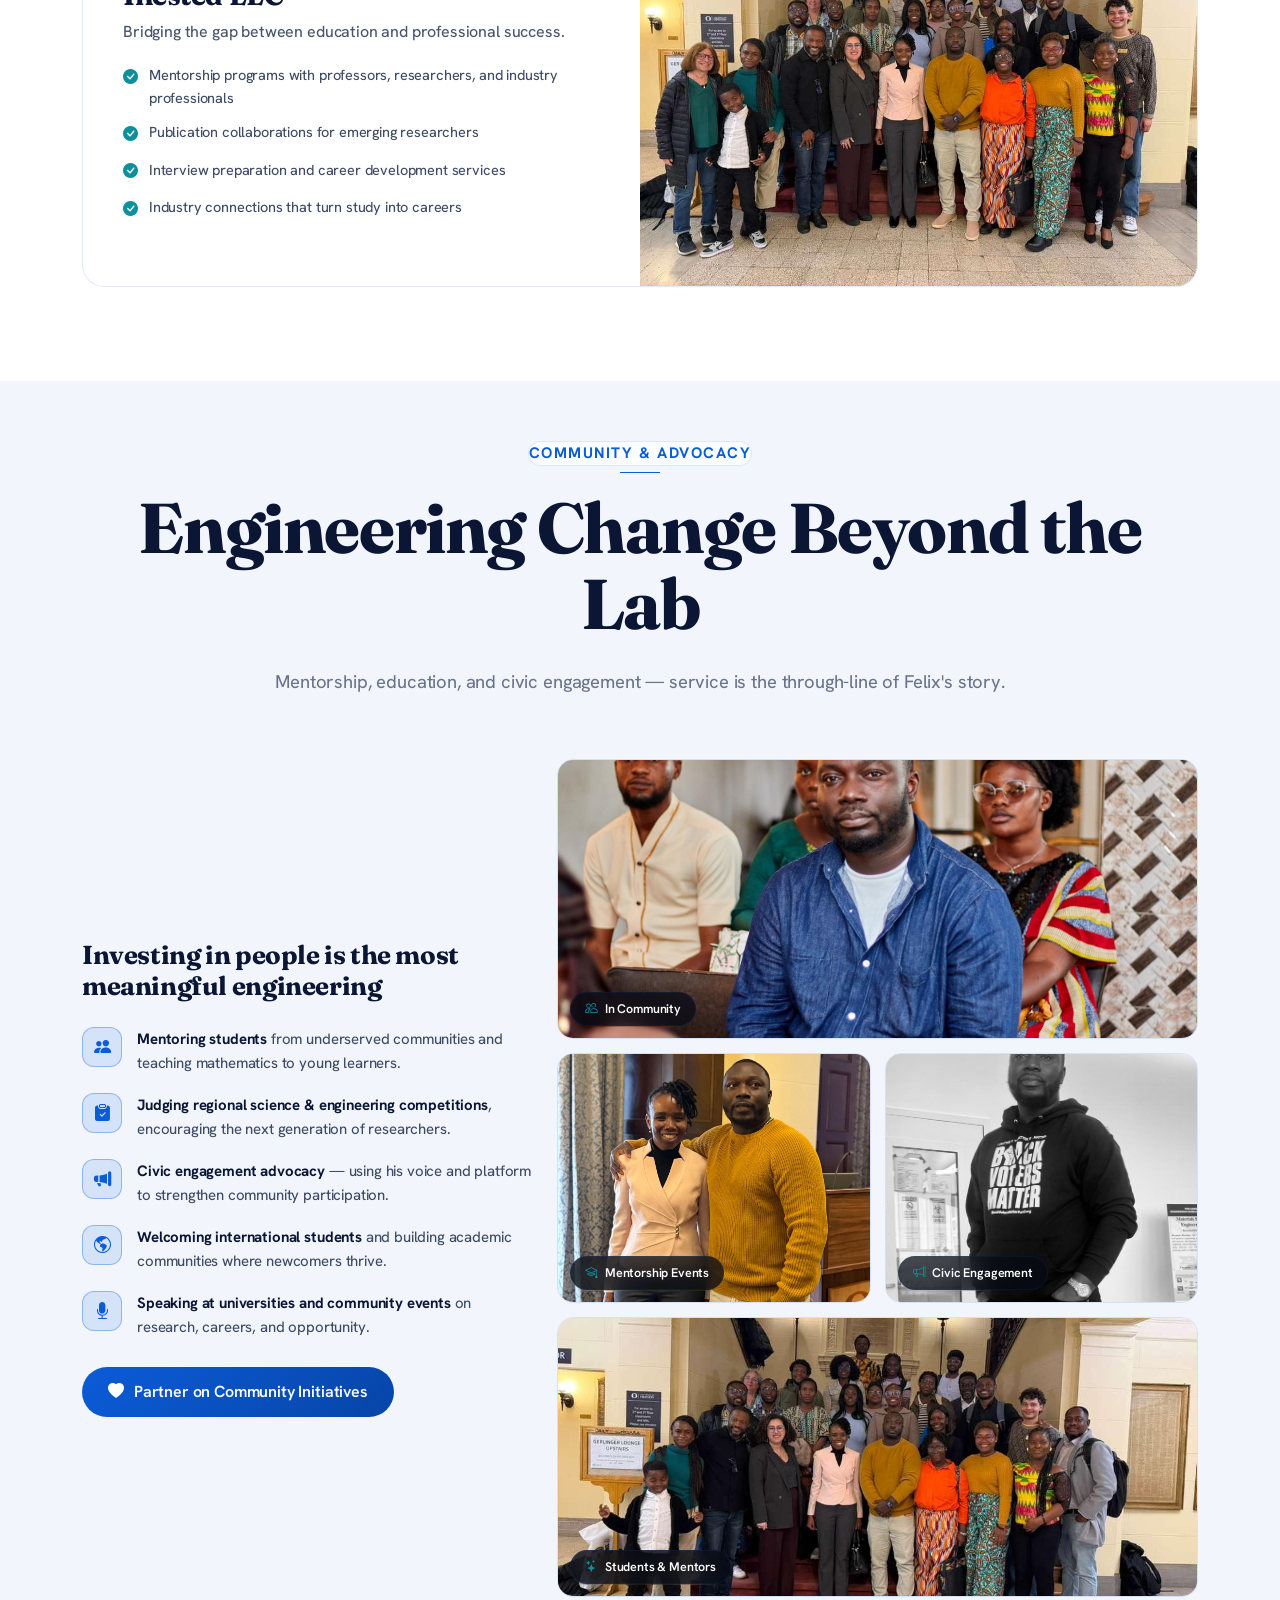
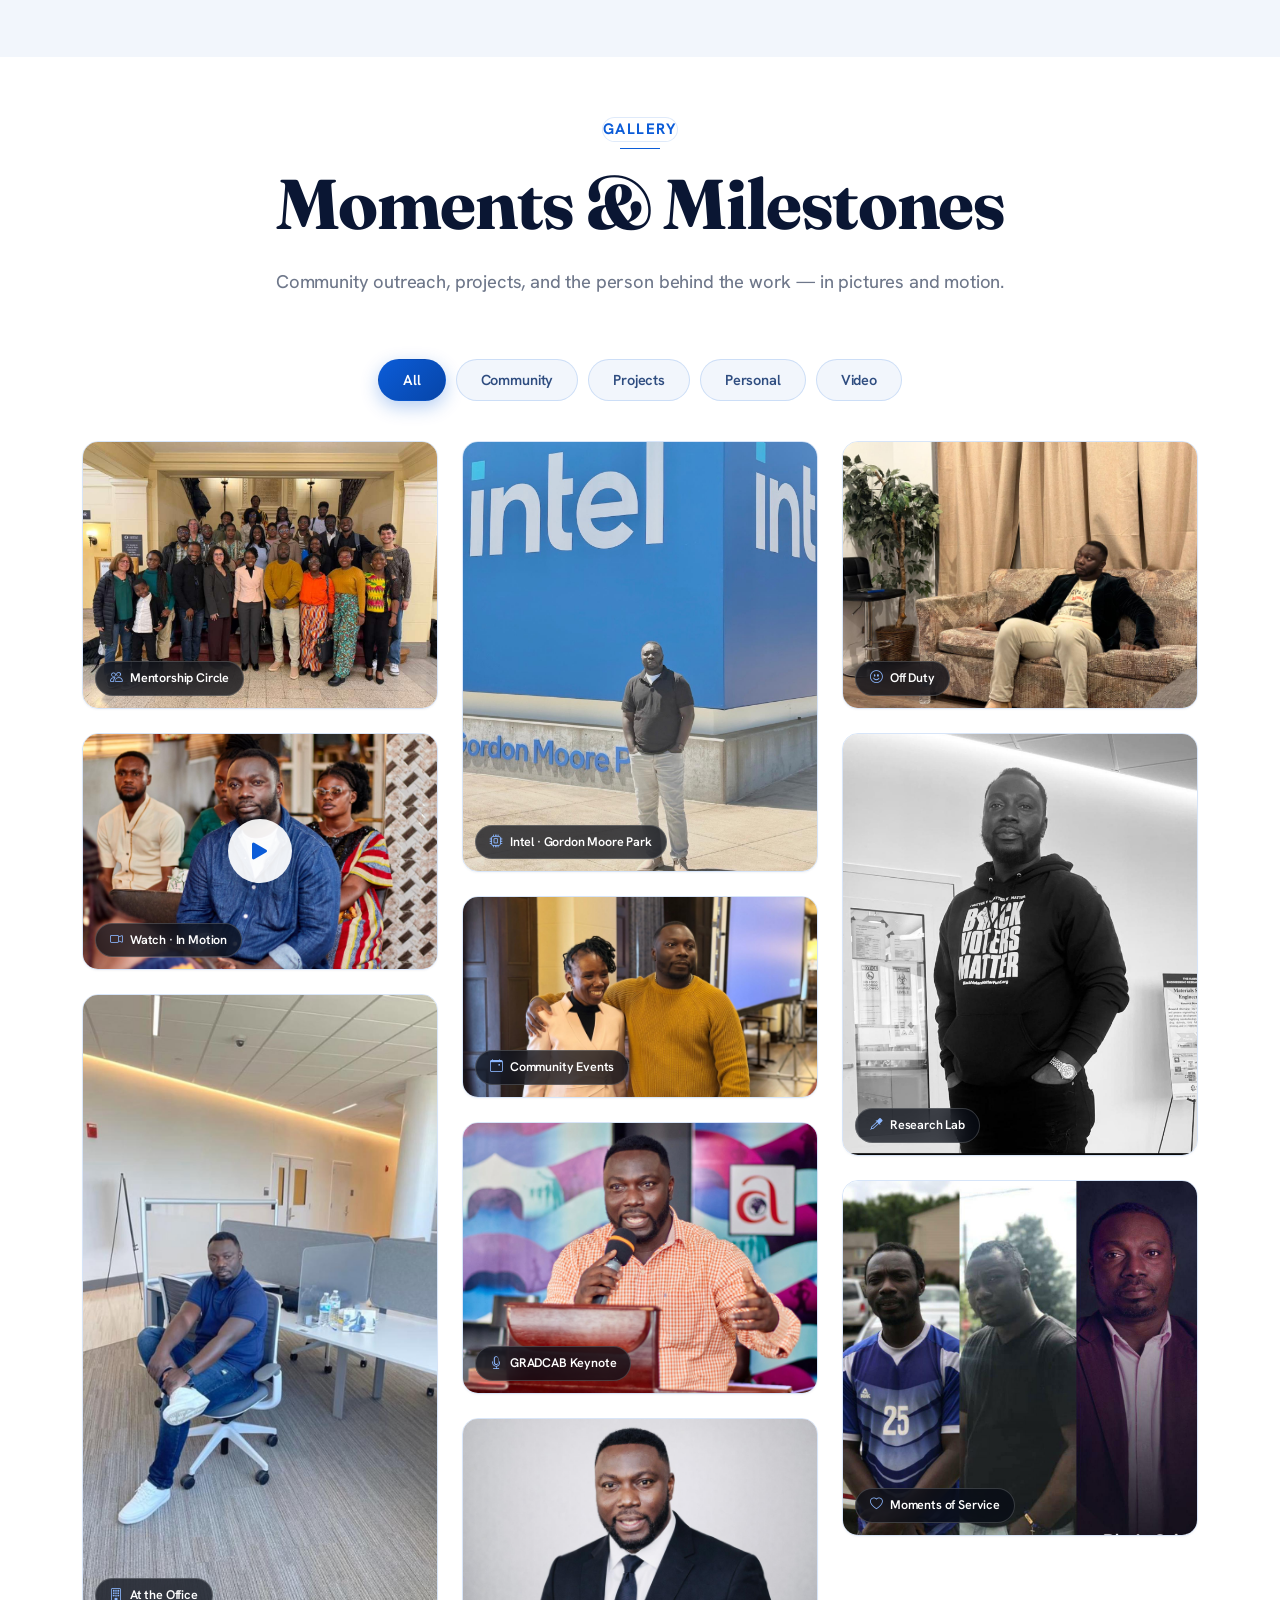
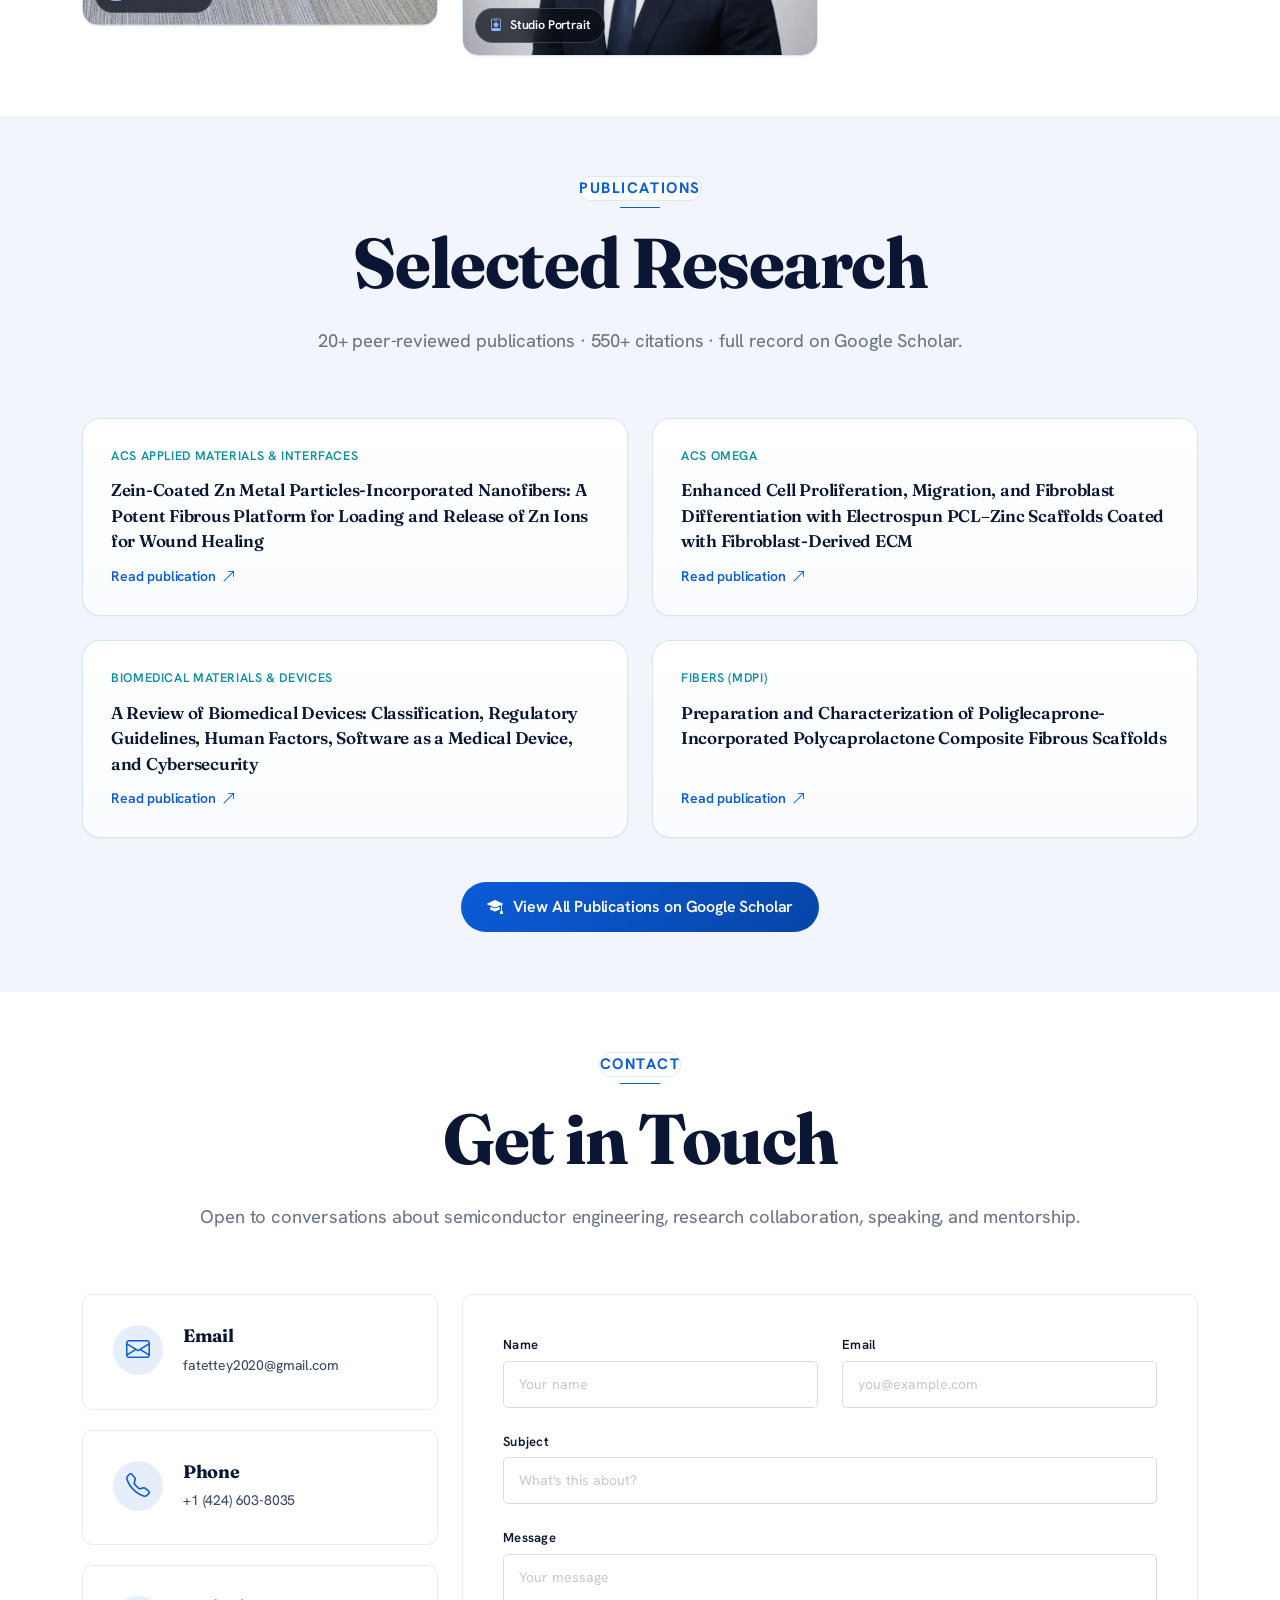
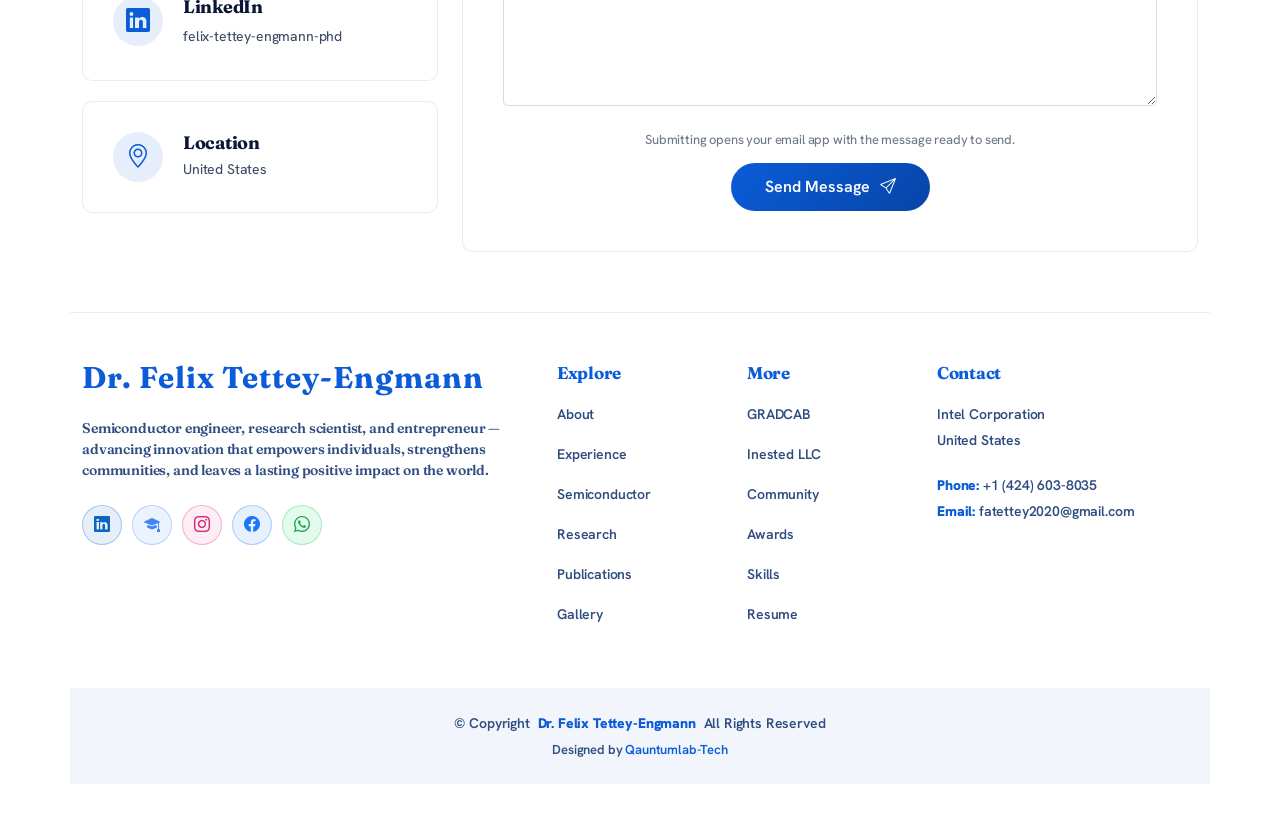
==== commit f2260aa5: "style(design): body font Geist → Hanken Grotesk on all pages Owner found the body type generic. Hank" ====
--- a/index.html
+++ b/index.html
@@ -56,7 +56,7 @@
   <!-- Fonts -->
   <link href="https://fonts.googleapis.com" rel="preconnect">
   <link href="https://fonts.gstatic.com" rel="preconnect" crossorigin>
-  <link href="https://fonts.googleapis.com/css2?family=Geist:wght@300..800&family=Fraunces:ital,opsz,wght@0,9..144,300..900;1,9..144,300..900&display=swap" rel="stylesheet">
+  <link href="https://fonts.googleapis.com/css2?family=Hanken+Grotesk:ital,wght@0,100..900;1,100..900&family=Fraunces:ital,opsz,wght@0,9..144,300..900;1,9..144,300..900&display=swap" rel="stylesheet">
 
   <!-- Vendor CSS Files -->
   <link href="assets/vendor/bootstrap/css/bootstrap.min.css" rel="stylesheet">
--- a/assets/css/main.css
+++ b/assets/css/main.css
@@ -3586,7 +3586,8 @@
   letter-spacing: 0.5px;
 }
 
-.privacy .policy-hero h1 {
+.privacy .policy-hero h1,
+.privacy .policy-hero .policy-title {
   font-size: 3rem;
   color: var(--heading-color);
   margin-bottom: 20px;
@@ -3978,7 +3979,8 @@
     margin-bottom: 40px;
   }
 
-  .privacy .policy-hero h1 {
+  .privacy .policy-hero h1,
+.privacy .policy-hero .policy-title {
     font-size: 2.2rem;
   }
 
@@ -4248,9 +4250,9 @@
 
 /* Design tokens — white theme */
 :root {
-  --default-font: "Geist", system-ui, -apple-system, "Segoe UI", Roboto, "Helvetica Neue", Arial, sans-serif;
-  --heading-font: "Fraunces", "Geist", serif;
-  --nav-font: "Geist", sans-serif;
+  --default-font: "Hanken Grotesk", system-ui, -apple-system, "Segoe UI", Roboto, "Helvetica Neue", Arial, sans-serif;
+  --heading-font: "Fraunces", serif;
+  --nav-font: "Hanken Grotesk", sans-serif;
 
   --background-color: #ffffff;
   --default-color: #3d4a63;
@@ -4298,16 +4300,23 @@
   letter-spacing: -0.015em;
 }
 
-/* Section titles: the base sets a thin 300 weight — go bold and tight */
+/* Section titles: the base sets a thin 300 weight — go big, bold, and tight */
 .section-title h2 {
   font-weight: 740;
+  font-size: clamp(2.75rem, 5.5vw, 4.5rem);
+  line-height: 1.08;
   letter-spacing: -0.02em;
 }
 
 .section-title .subtitle {
-  font-weight: 600;
-  letter-spacing: 0.08em;
+  font-weight: 700;
+  font-size: 0.95rem;
+  letter-spacing: 0.1em;
   text-transform: uppercase;
+}
+
+.section-title p:not(.subtitle) {
+  font-size: 1.15rem;
 }
 
 /* Body copy slightly heavier for a confident, premium read */
@@ -4363,6 +4372,8 @@
   font-size: 19px;
   font-weight: 600;
   letter-spacing: -0.02em;
+  color: var(--heading-color);
+  margin: 0;
 }
 
 .header .logo .logo-dot {
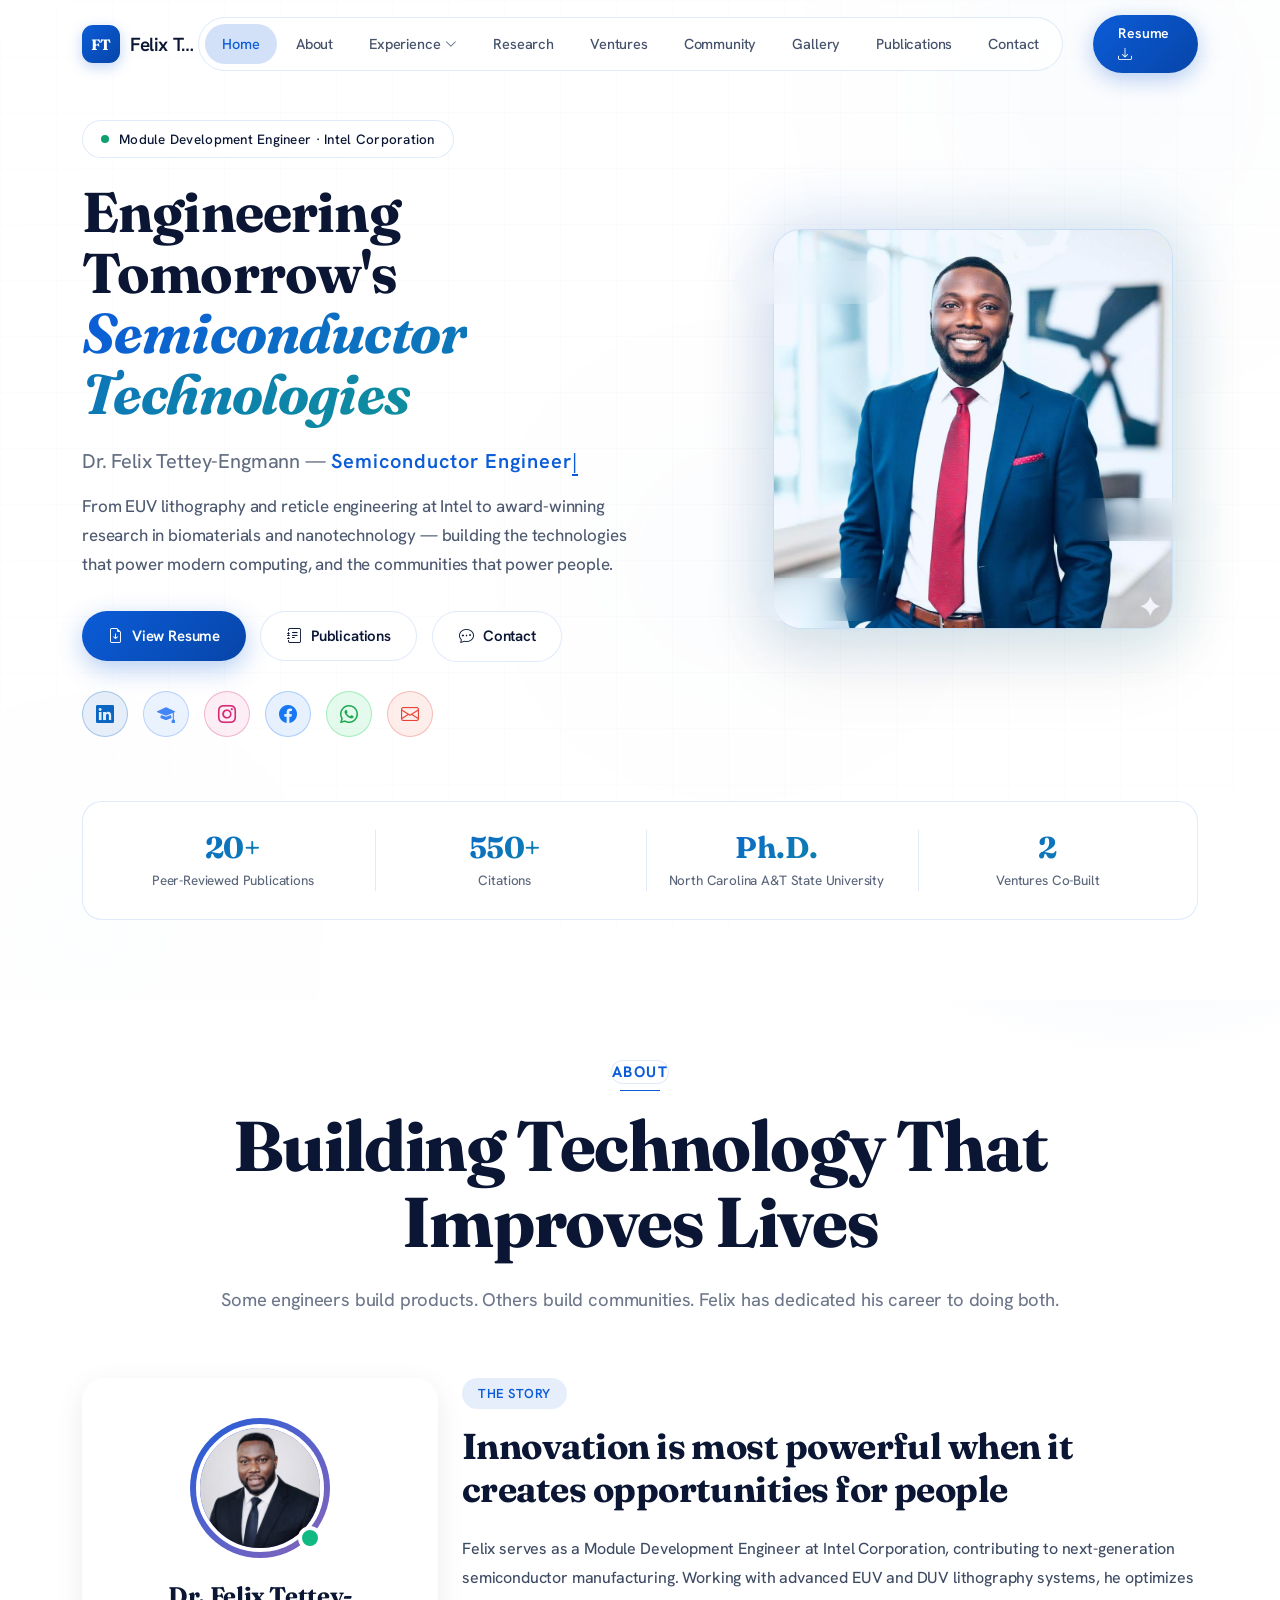
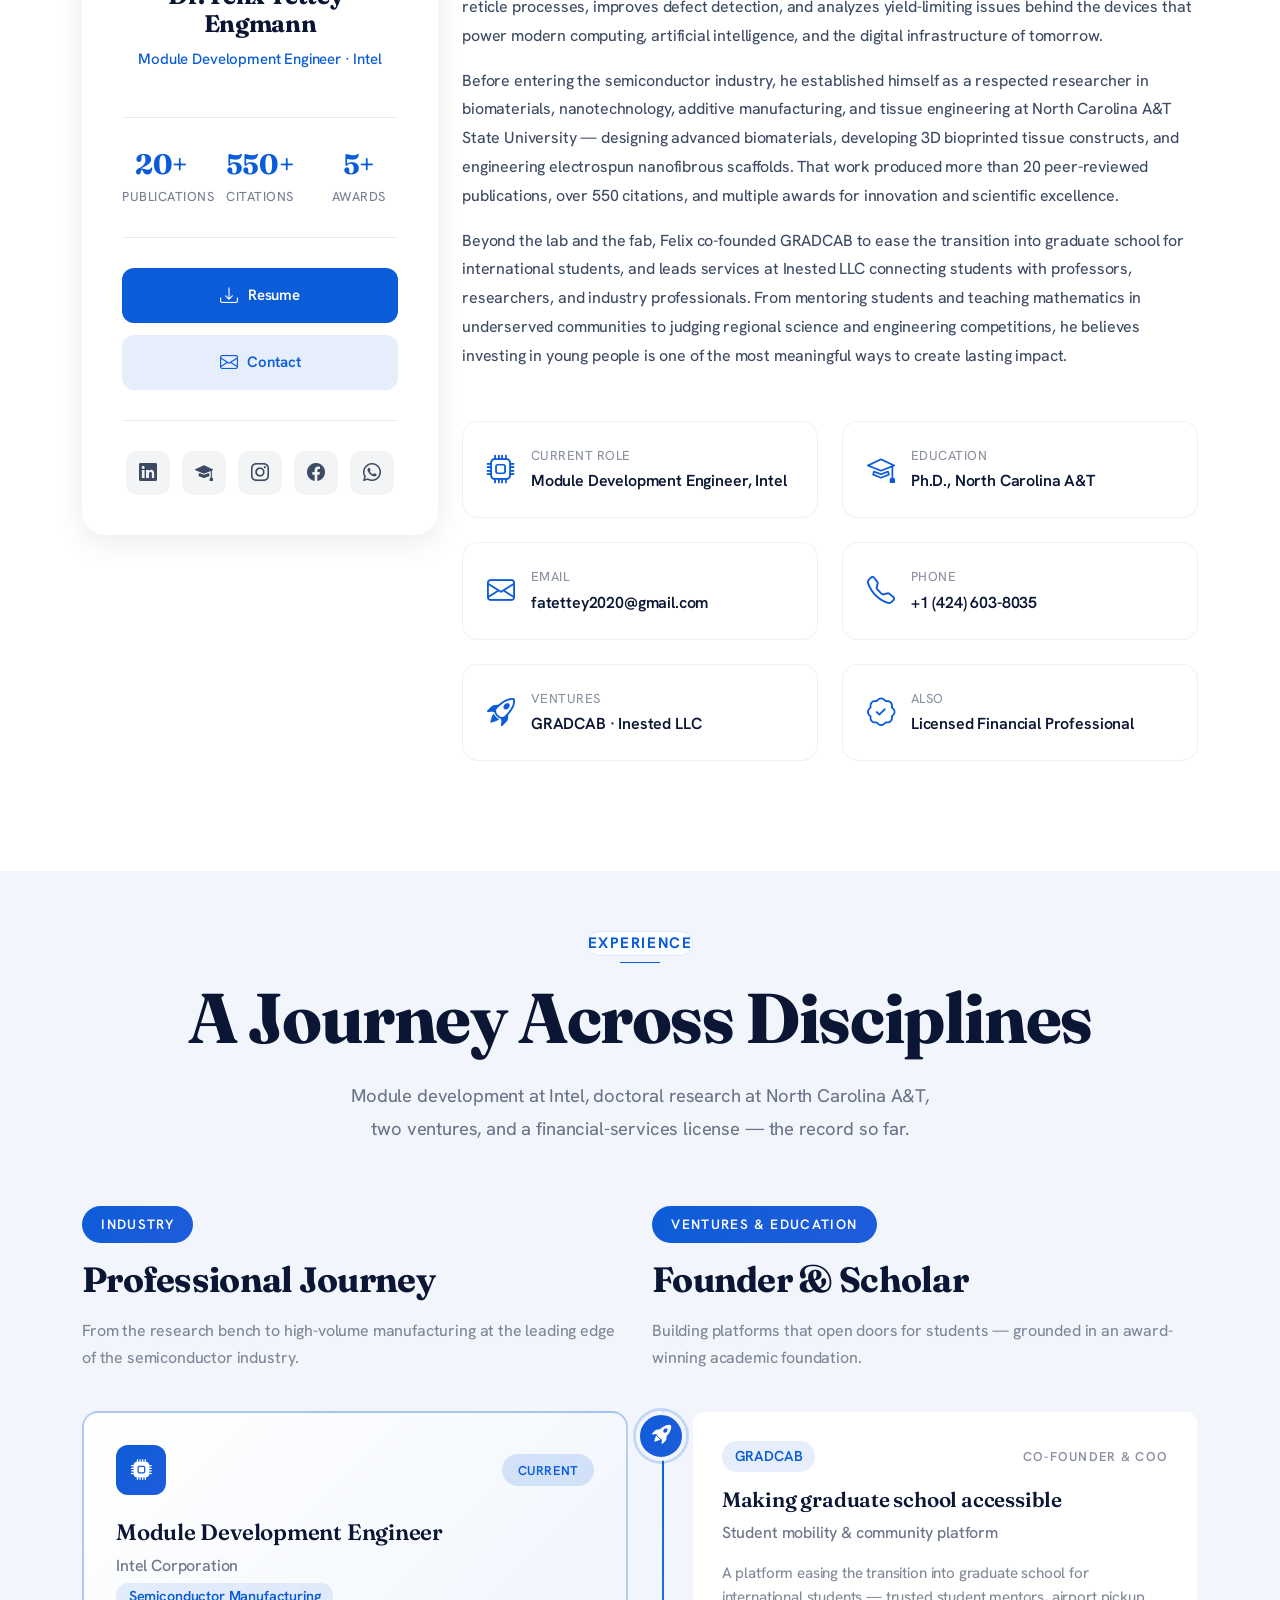
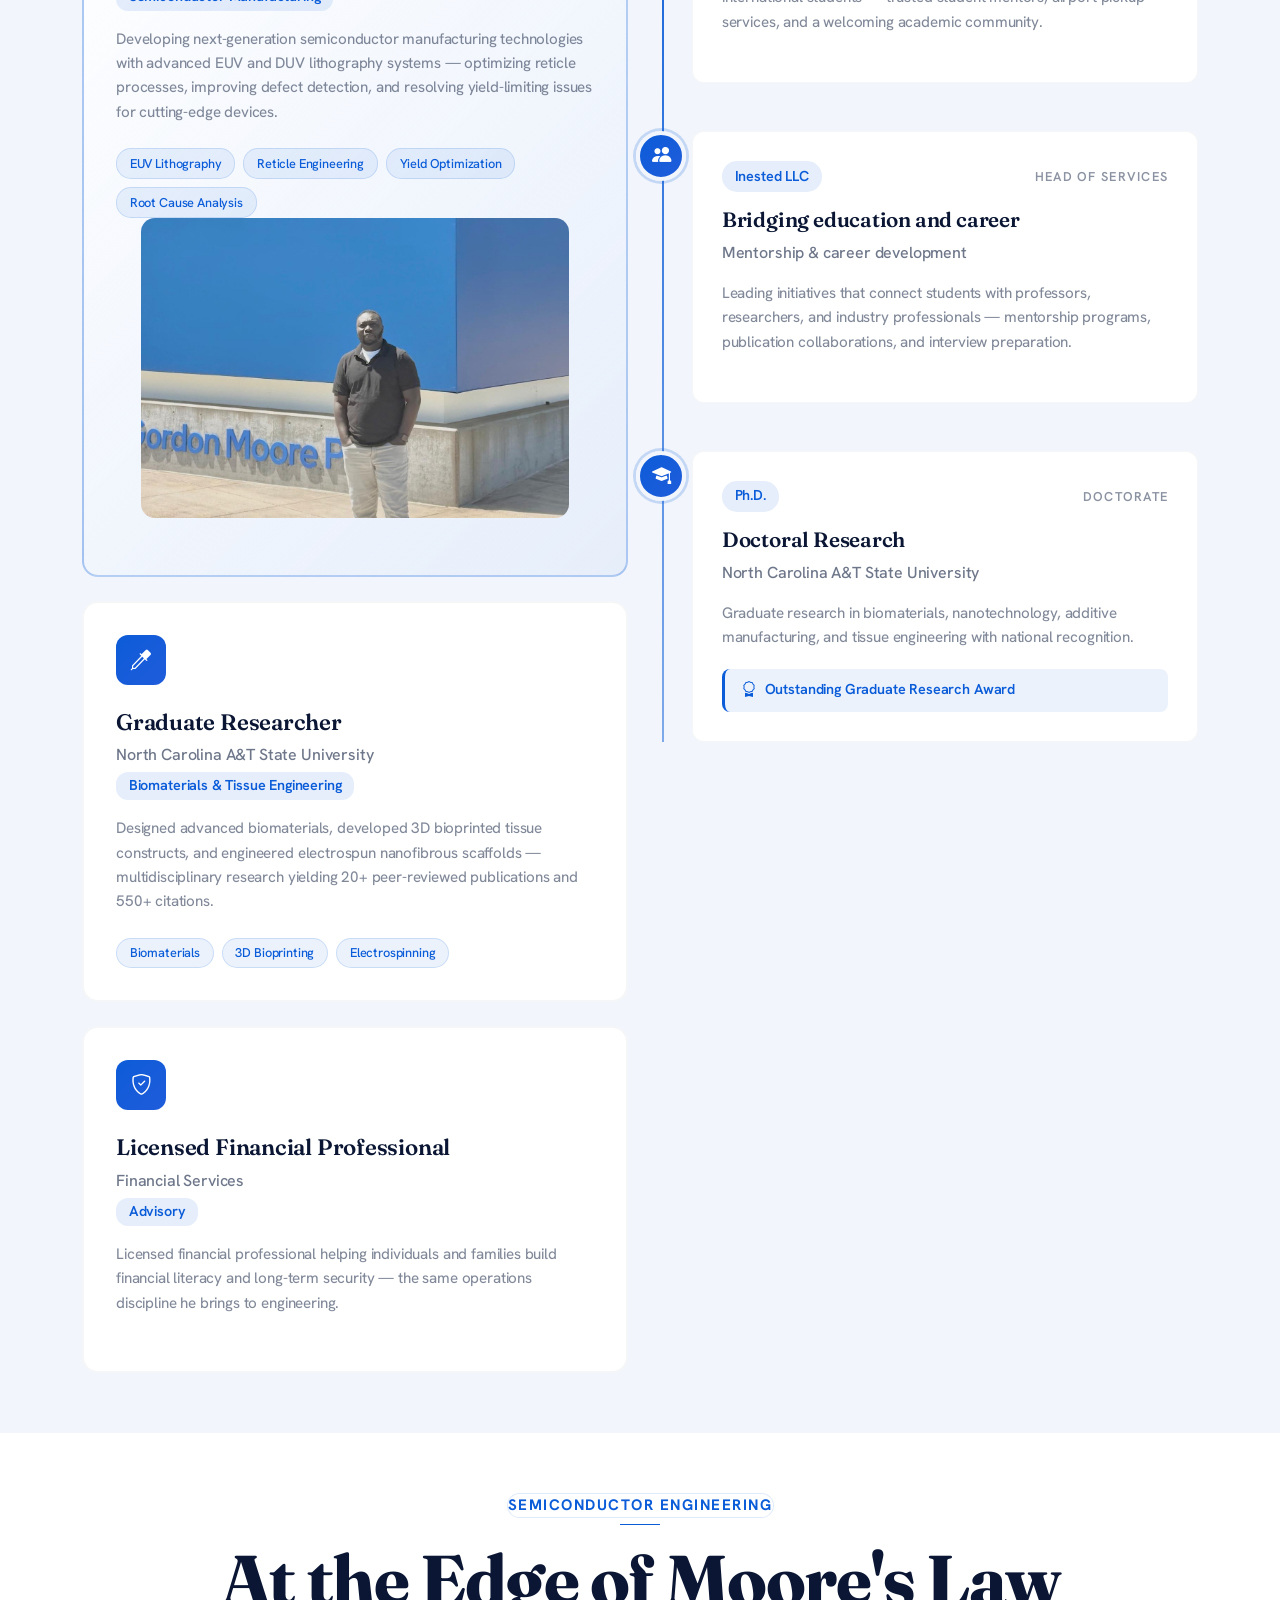
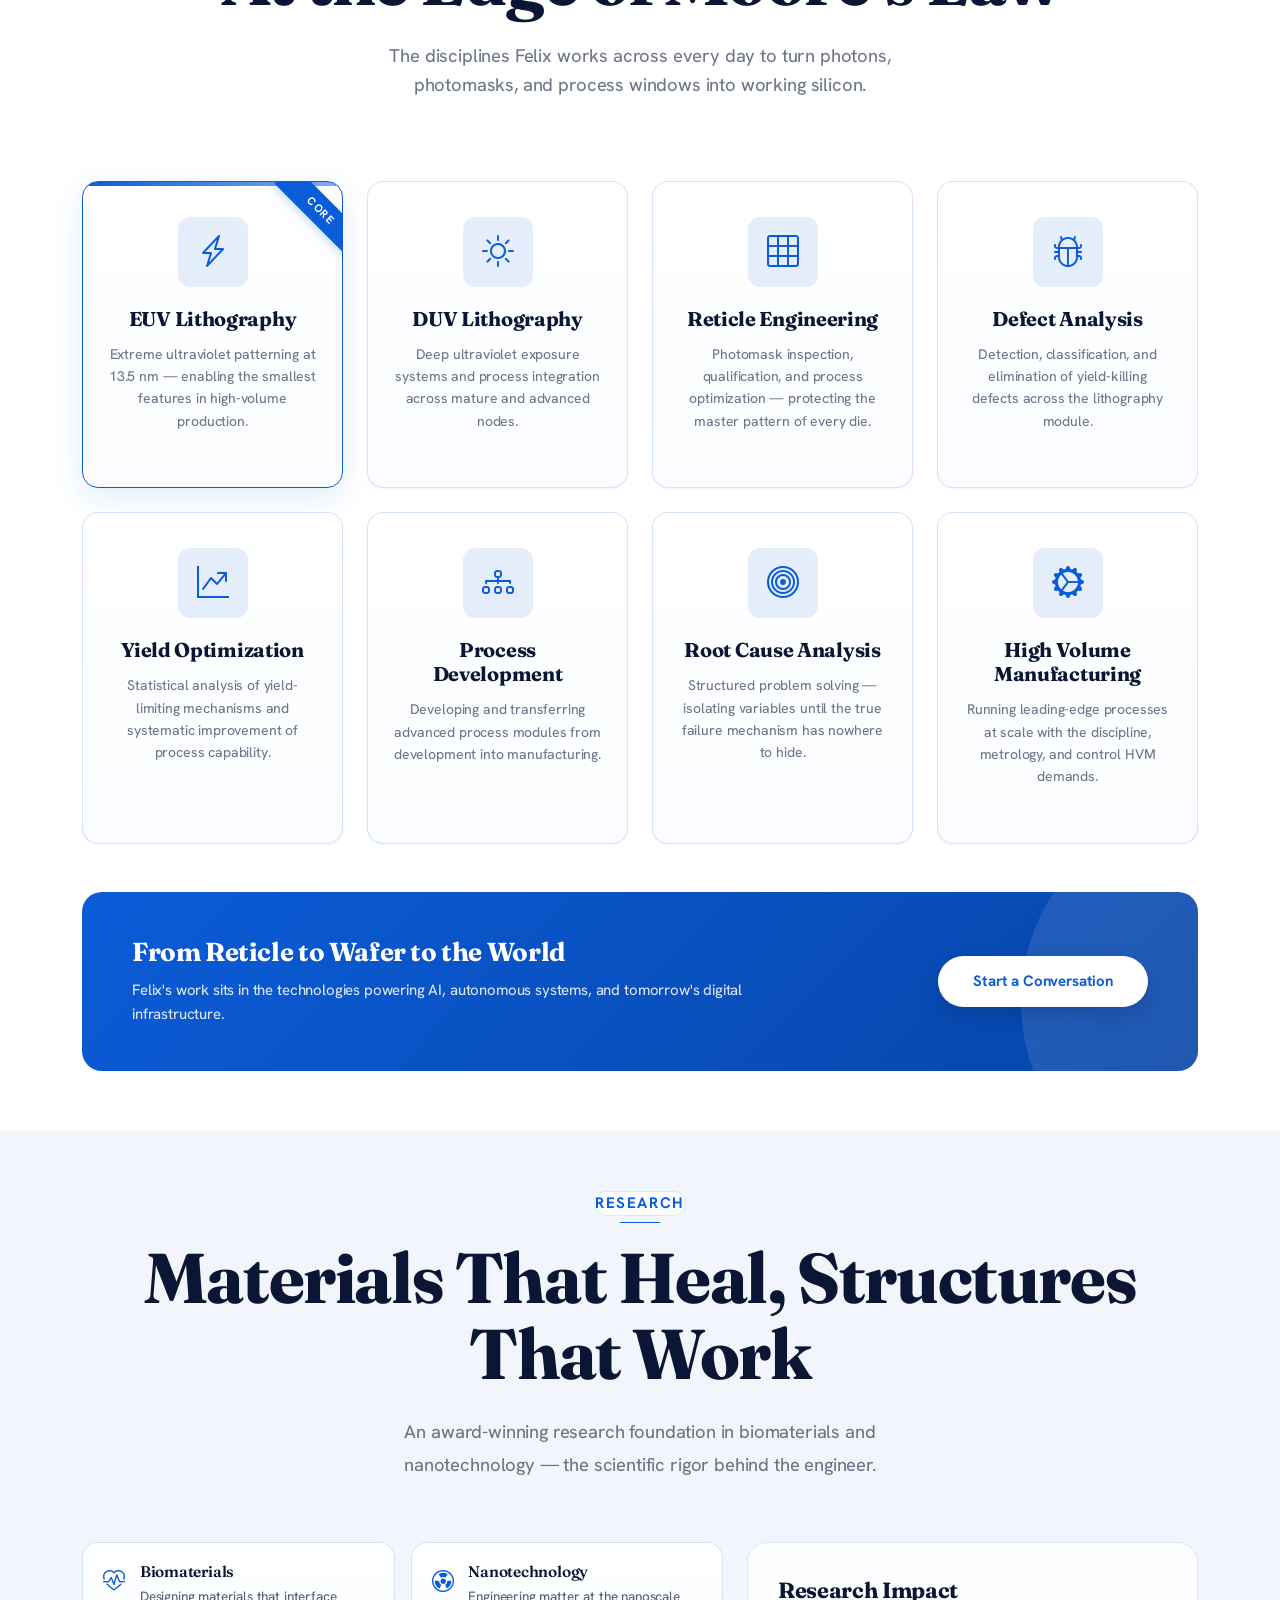
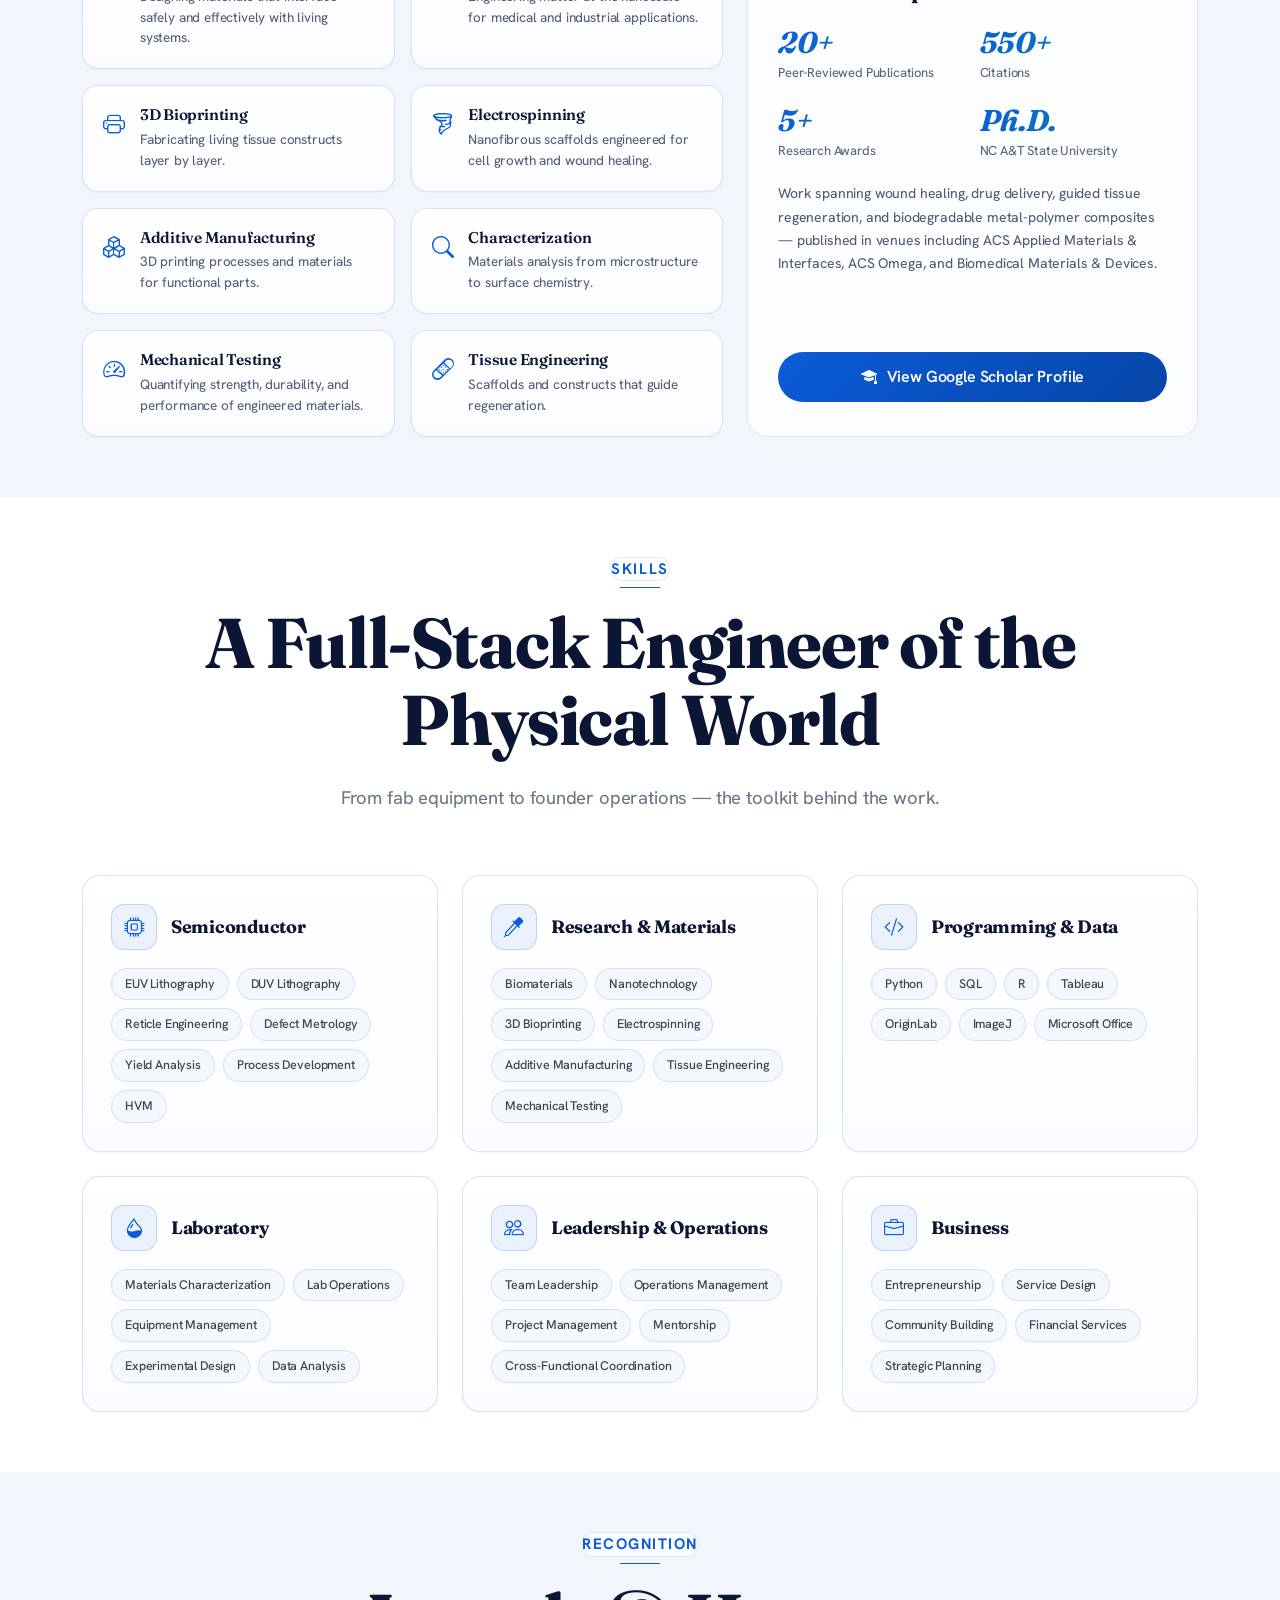
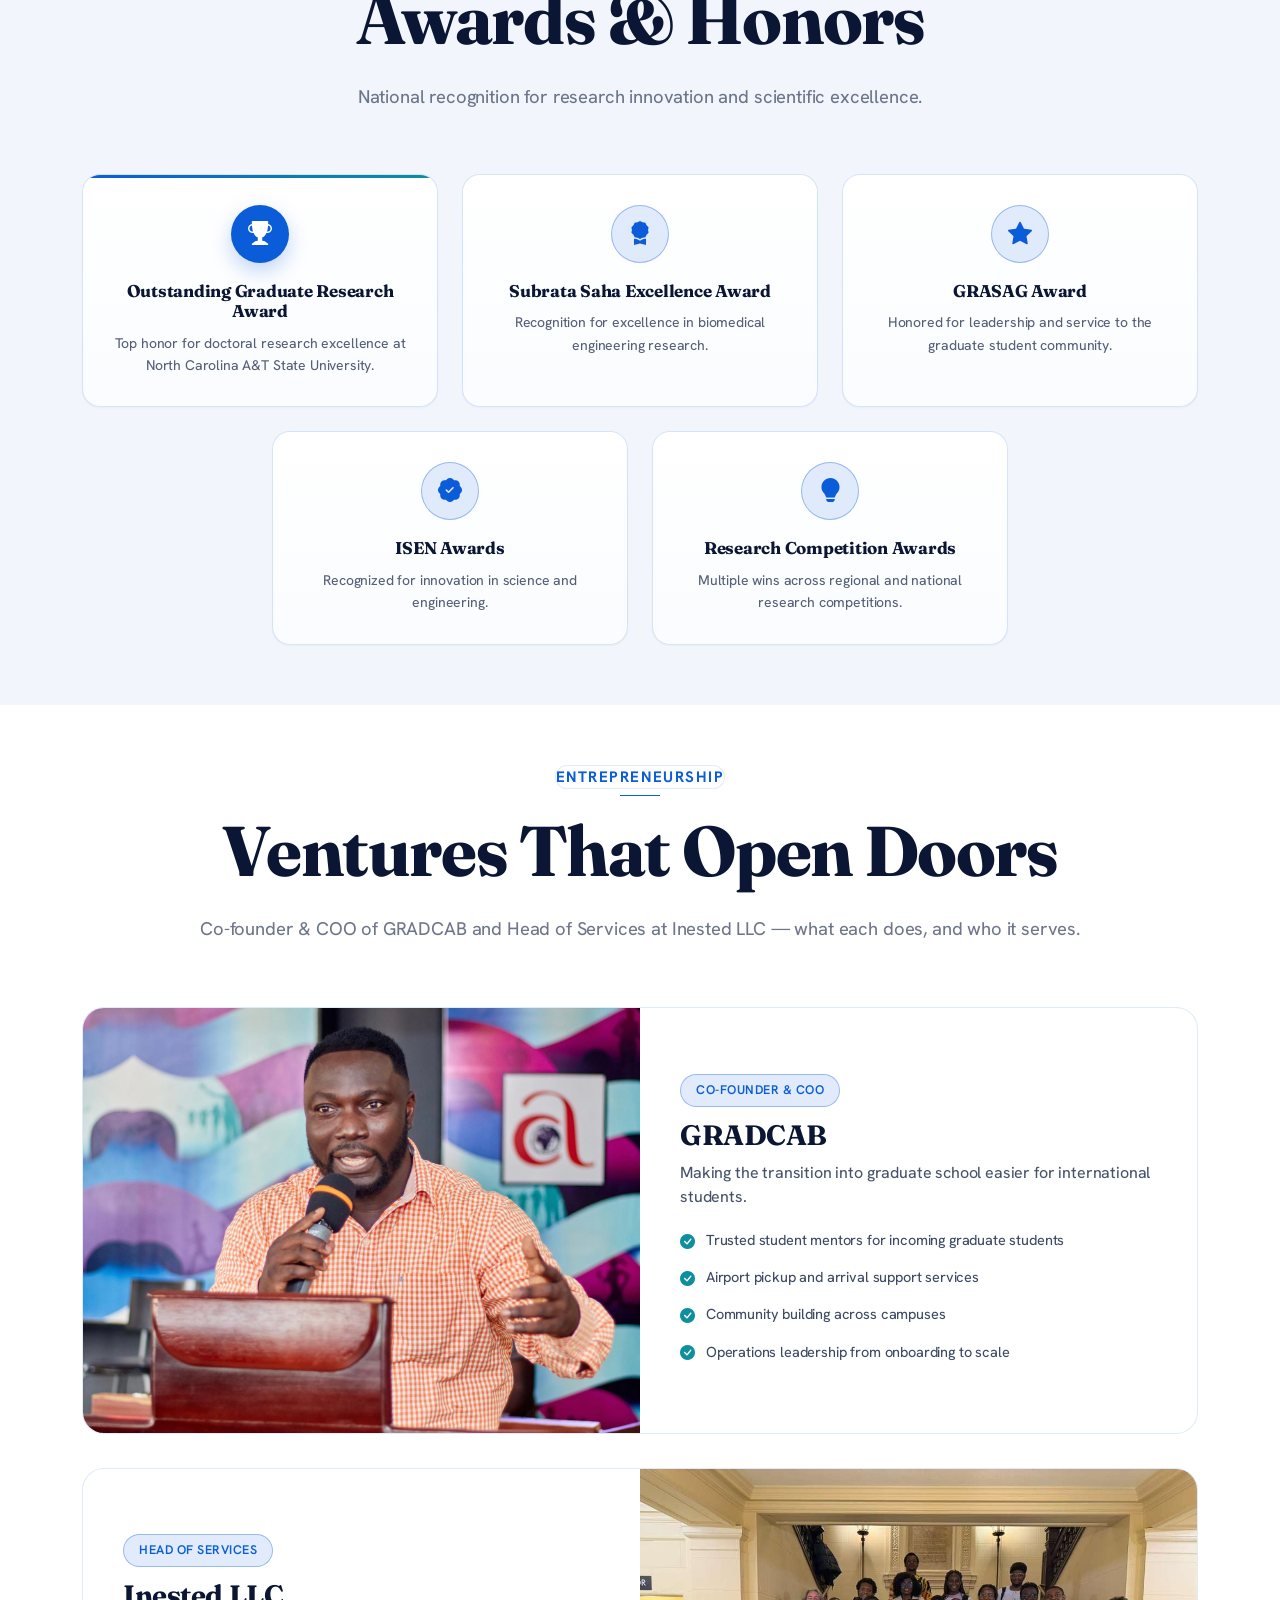
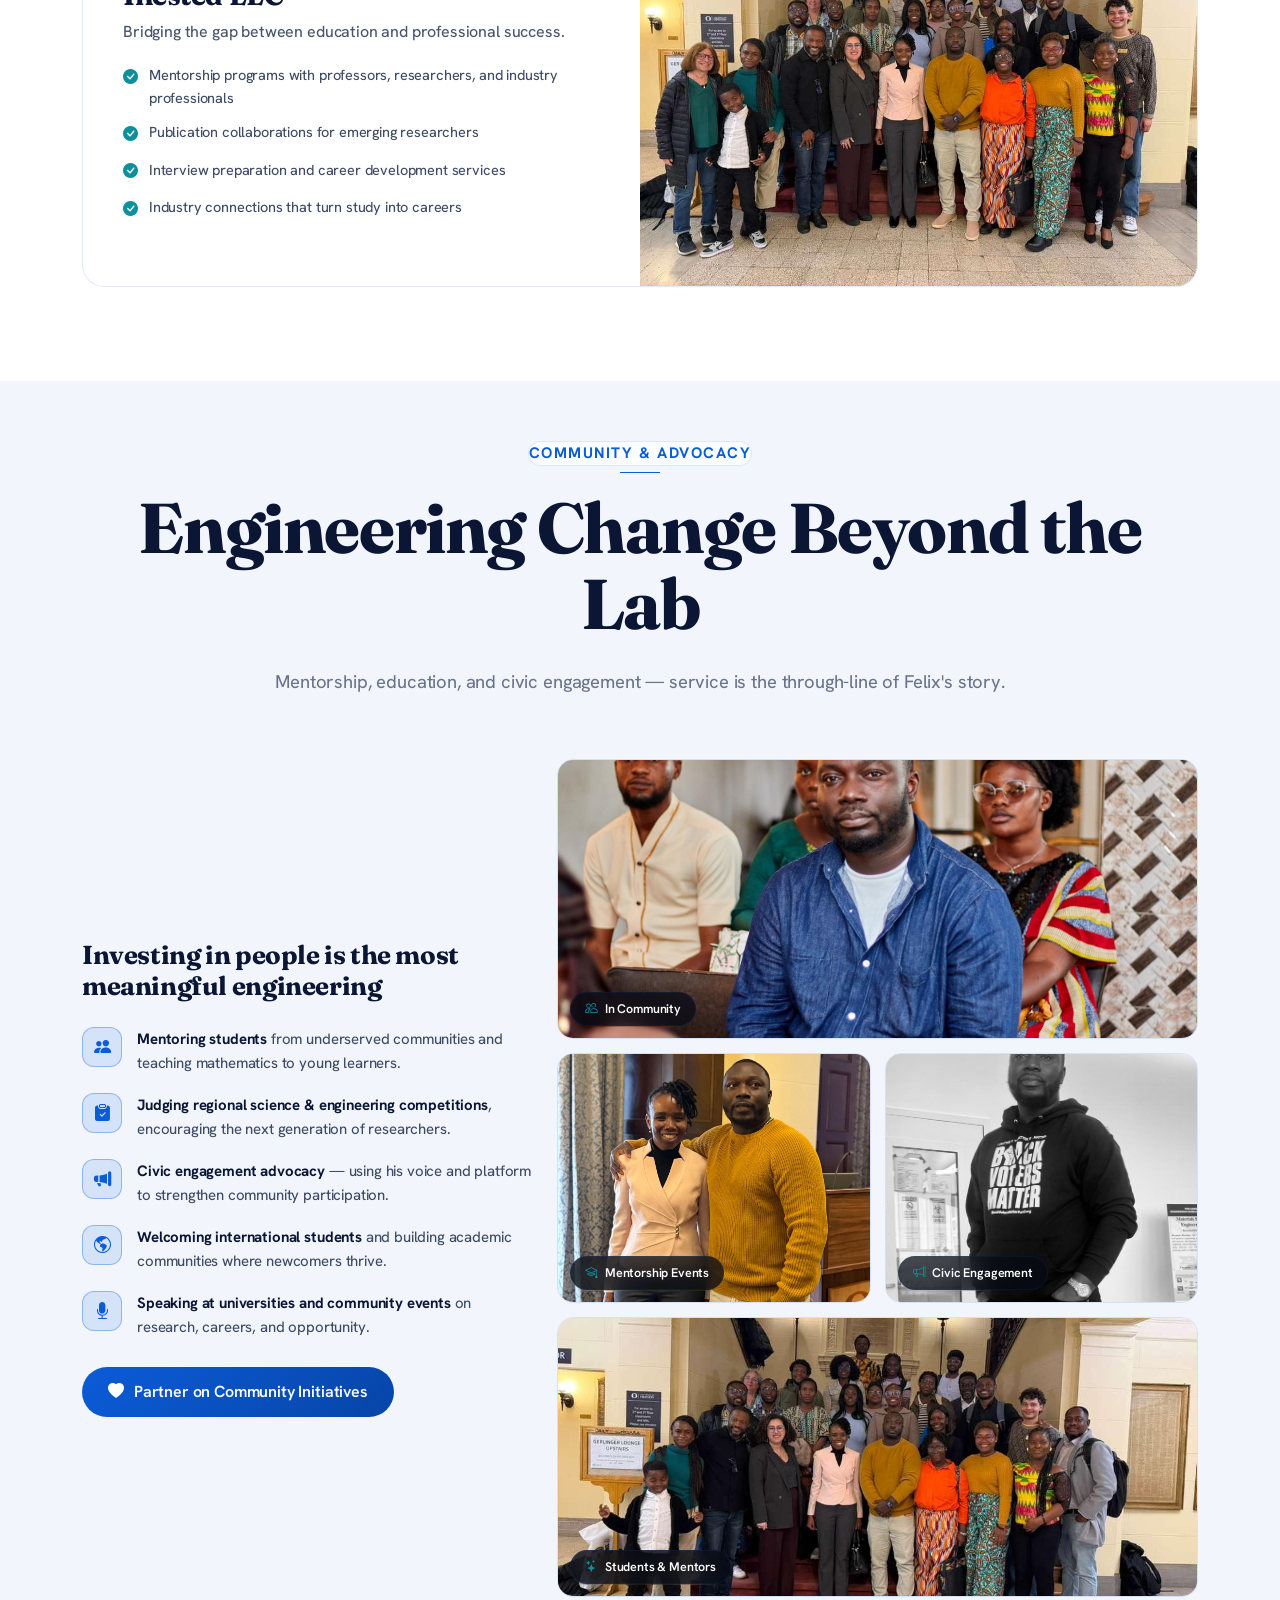
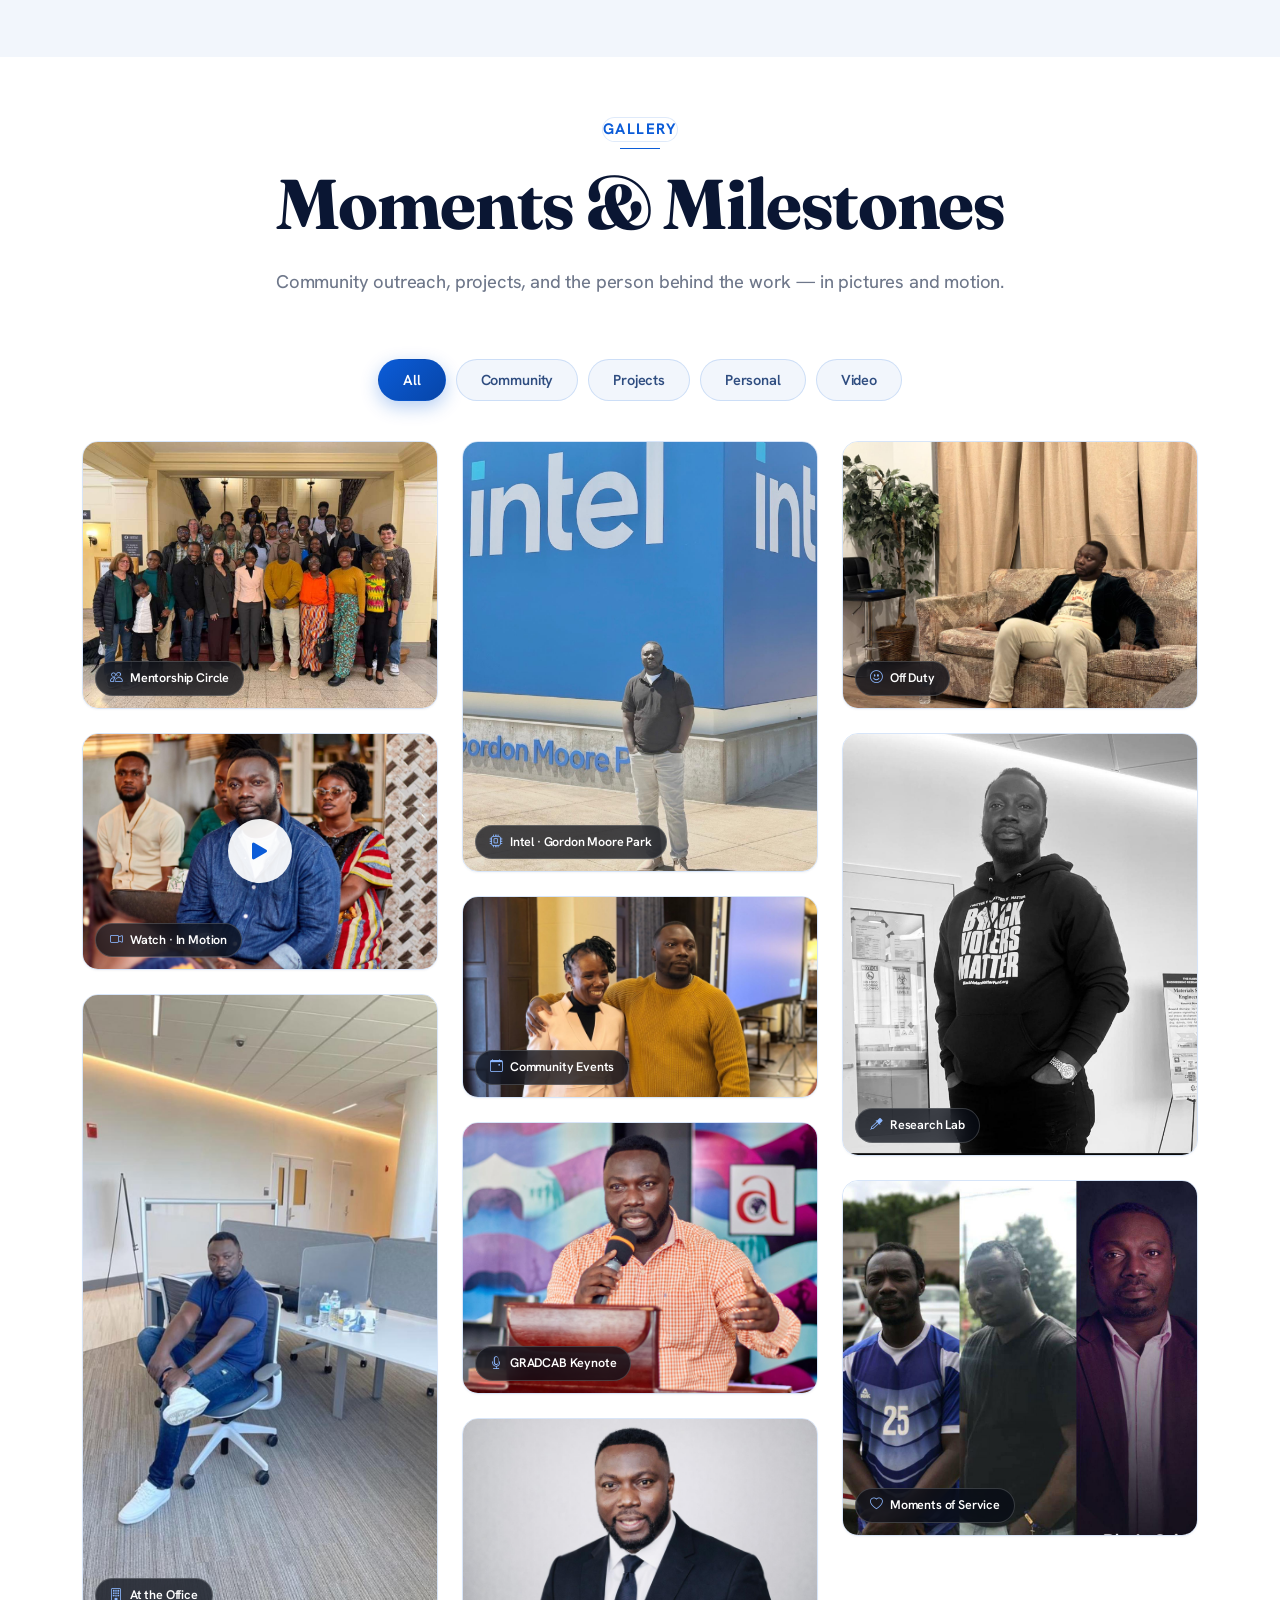
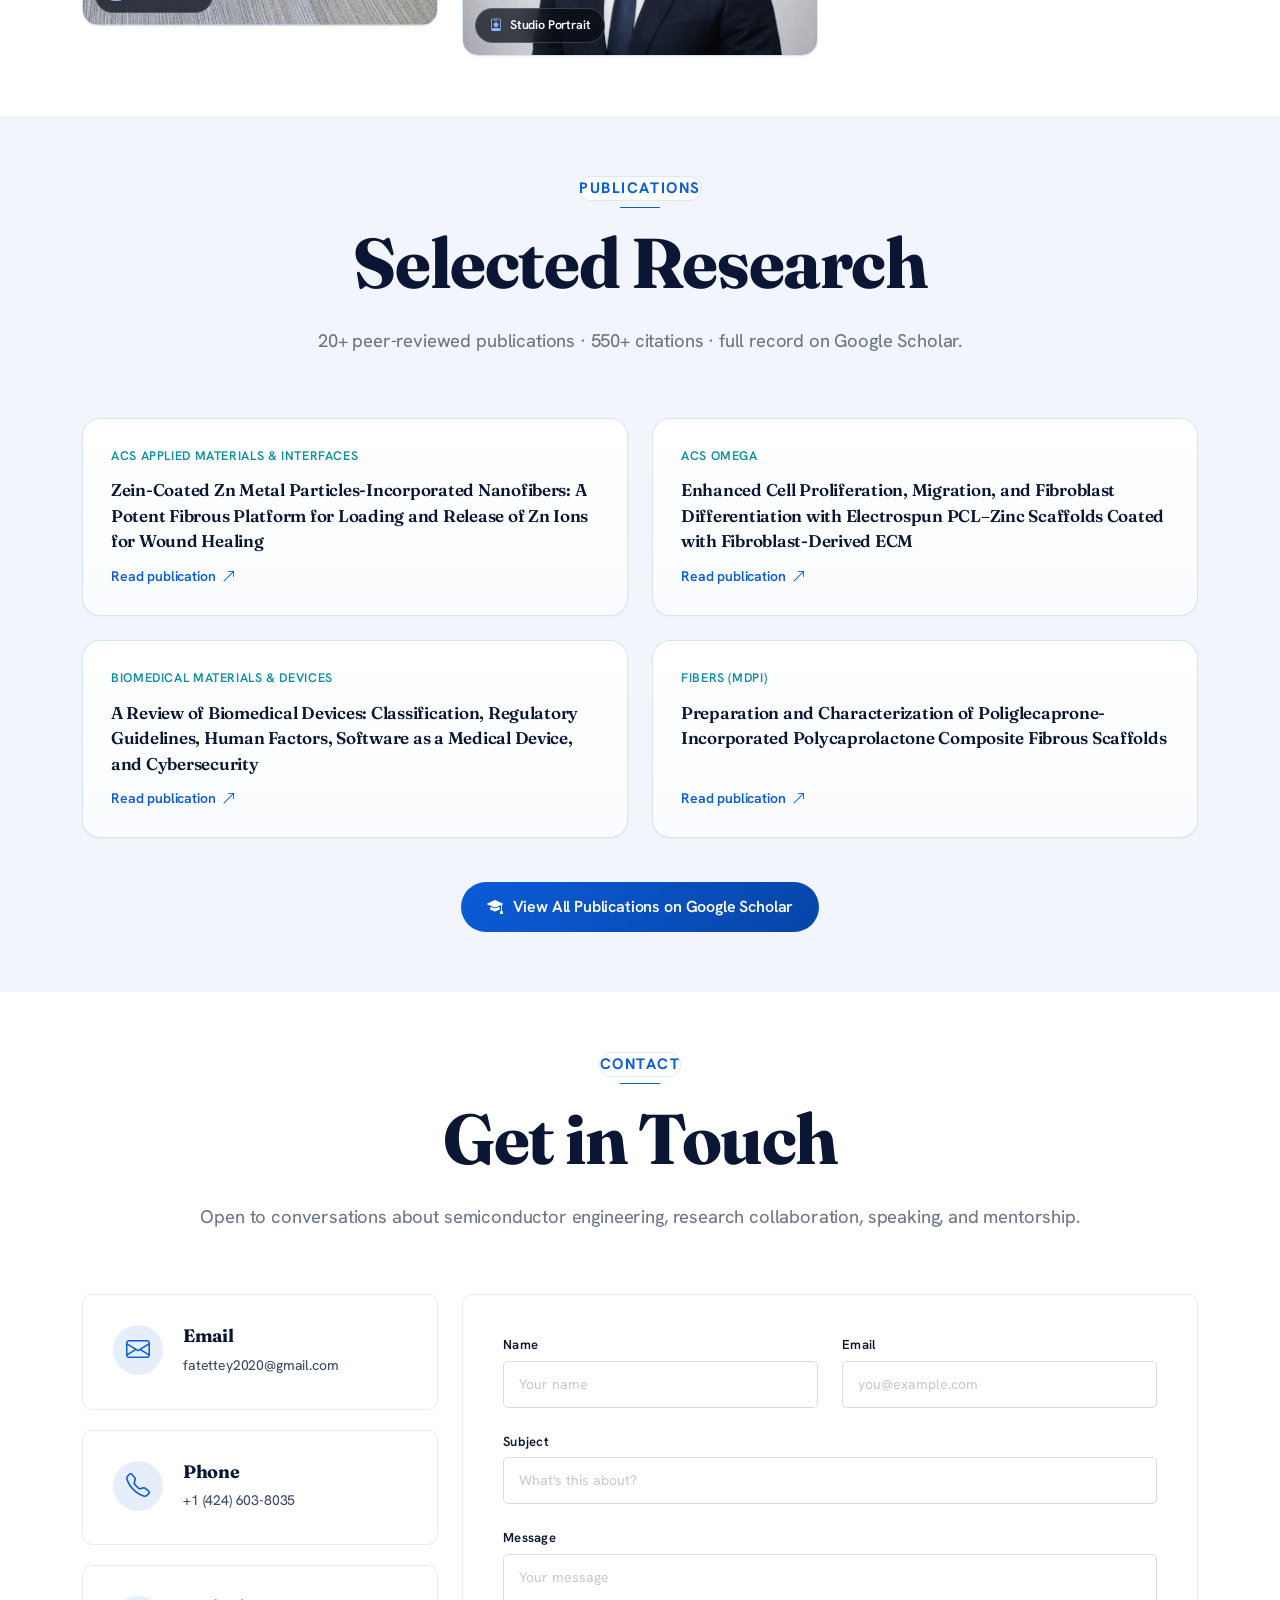
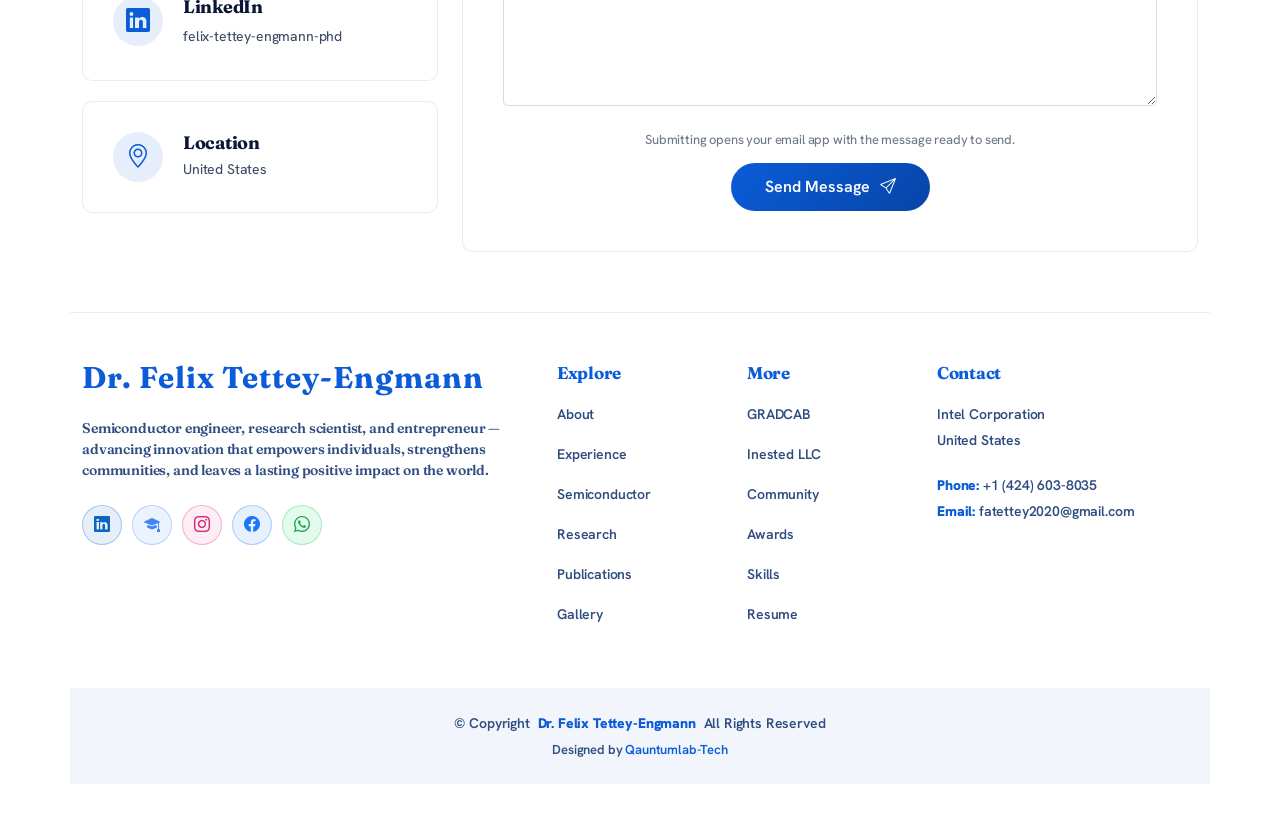
==== commit e68b0655: "fix(seo): absolute og:image/twitter:image, og:url, canonical, JSON-LD url for GitHub Pages deploymen" ====
--- a/index.html
+++ b/index.html
@@ -9,19 +9,21 @@
   <meta name="description" content="Dr. Felix Tettey-Engmann is a Module Development Engineer at Intel Corporation working on EUV and DUV lithography, reticle engineering, and yield optimization. Researcher in biomaterials and nanotechnology with 20+ publications and 550+ citations. Co-founder & COO of GRADCAB.">
   <meta name="keywords" content="Felix Tettey-Engmann, semiconductor engineer, EUV lithography, DUV lithography, reticle engineering, yield optimization, Intel, biomaterials, nanotechnology, tissue engineering, GRADCAB, Inested">
   <meta name="author" content="Dr. Felix Tettey-Engmann">
+  <link rel="canonical" href="https://dboamah500.github.io/Felixfolio/">
 
   <!-- Open Graph -->
   <meta property="og:type" content="profile">
   <meta property="og:title" content="Dr. Felix Tettey-Engmann — Semiconductor Engineer · Research Scientist · Entrepreneur">
   <meta property="og:description" content="Module Development Engineer at Intel Corporation. EUV/DUV lithography, reticle engineering, yield optimization. 20+ publications, 550+ citations. Co-founder & COO, GRADCAB.">
-  <meta property="og:image" content="img/social.jpeg">
+  <meta property="og:image" content="https://dboamah500.github.io/Felixfolio/img/social.jpeg">
+  <meta property="og:url" content="https://dboamah500.github.io/Felixfolio/">
   <meta property="og:site_name" content="Dr. Felix Tettey-Engmann">
 
   <!-- Twitter Card -->
   <meta name="twitter:card" content="summary_large_image">
   <meta name="twitter:title" content="Dr. Felix Tettey-Engmann — Semiconductor Engineer · Research Scientist · Entrepreneur">
   <meta name="twitter:description" content="Module Development Engineer at Intel Corporation. EUV/DUV lithography, reticle engineering, yield optimization. 20+ publications, 550+ citations.">
-  <meta name="twitter:image" content="img/social.jpeg">
+  <meta name="twitter:image" content="https://dboamah500.github.io/Felixfolio/img/social.jpeg">
 
   <!-- Structured Data -->
   <script type="application/ld+json">
@@ -35,7 +37,8 @@
     "worksFor": { "@type": "Organization", "name": "Intel Corporation" },
     "alumniOf": { "@type": "CollegeOrUniversity", "name": "North Carolina Agricultural and Technical State University" },
     "description": "Semiconductor engineer, research scientist, and entrepreneur specializing in EUV/DUV lithography, reticle engineering, yield optimization, biomaterials, and nanotechnology.",
-    "image": "img/social.jpeg",
+    "image": "https://dboamah500.github.io/Felixfolio/img/social.jpeg",
+    "url": "https://dboamah500.github.io/Felixfolio/",
     "email": "mailto:fatettey2020@gmail.com",
     "telephone": "+1-424-603-8035",
     "knowsAbout": ["Semiconductor Manufacturing", "EUV Lithography", "DUV Lithography", "Reticle Engineering", "Yield Optimization", "Biomaterials", "Nanotechnology", "Tissue Engineering", "Additive Manufacturing"],
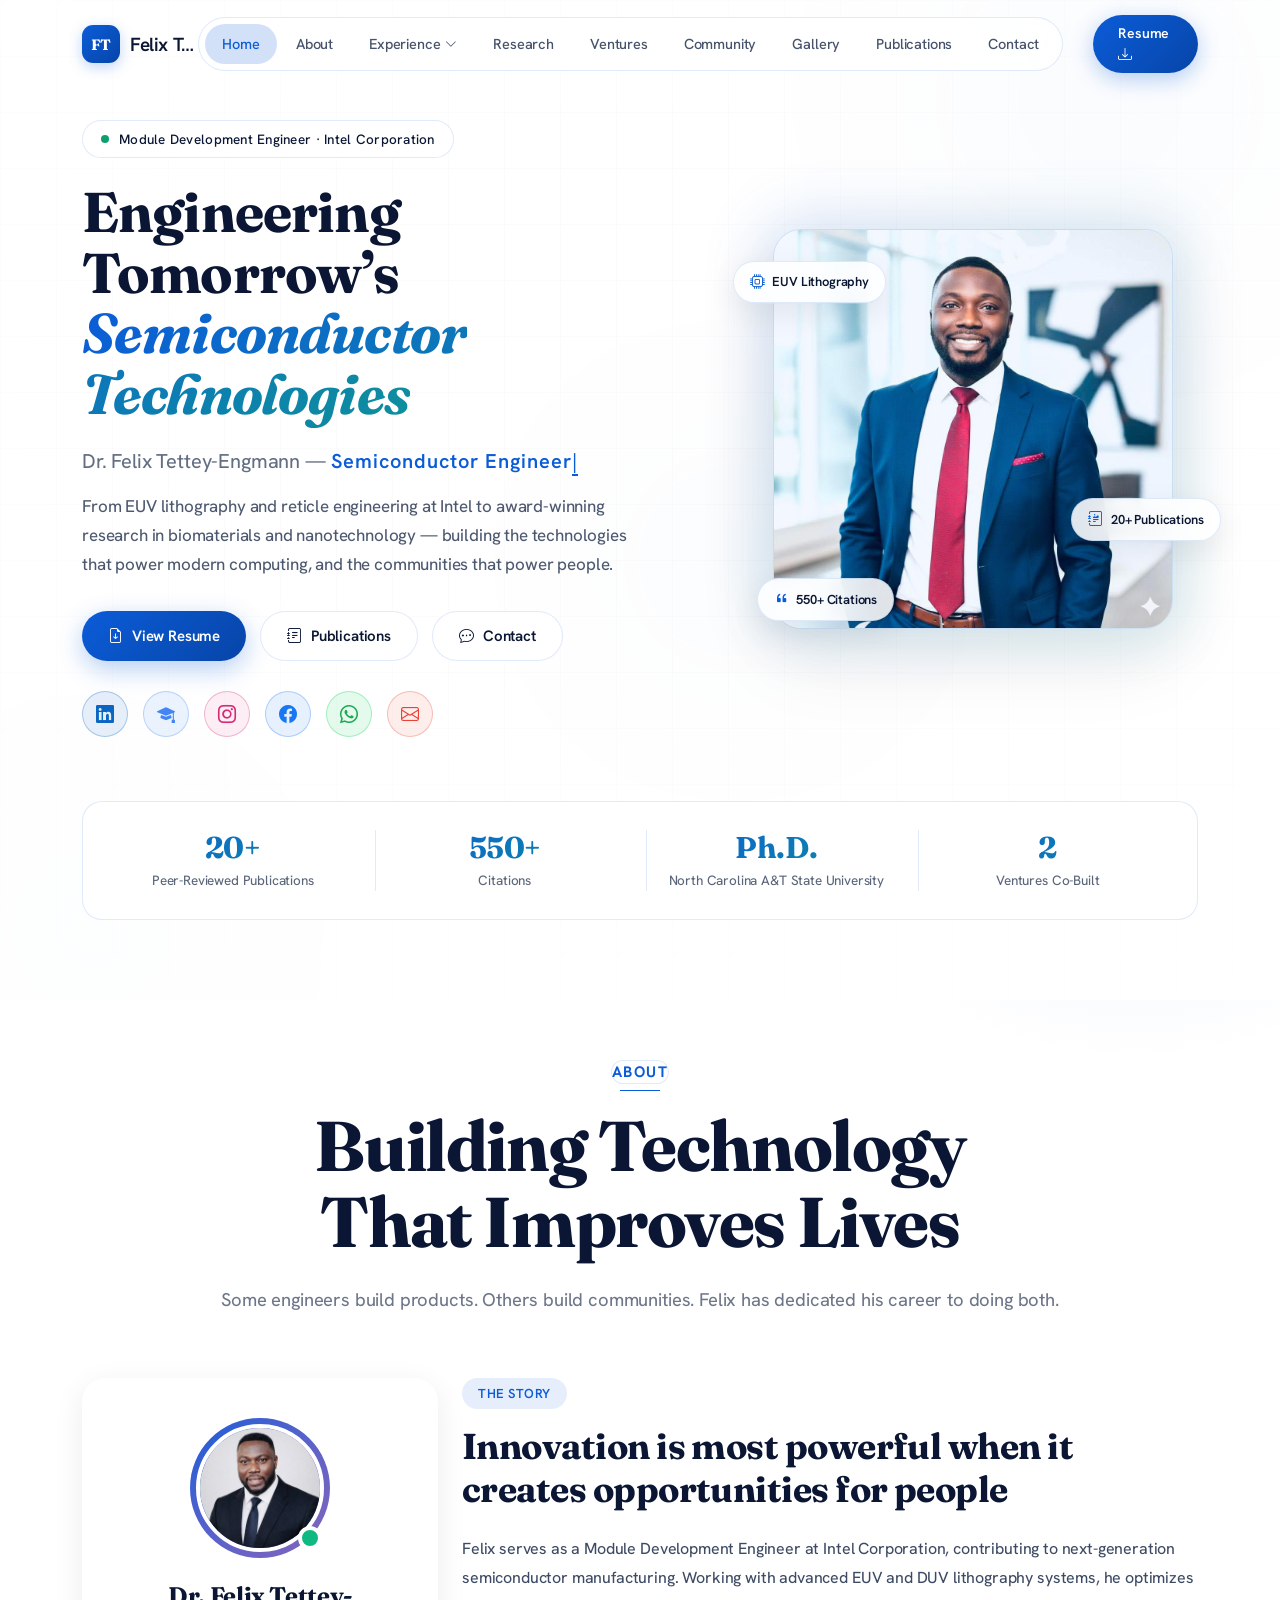
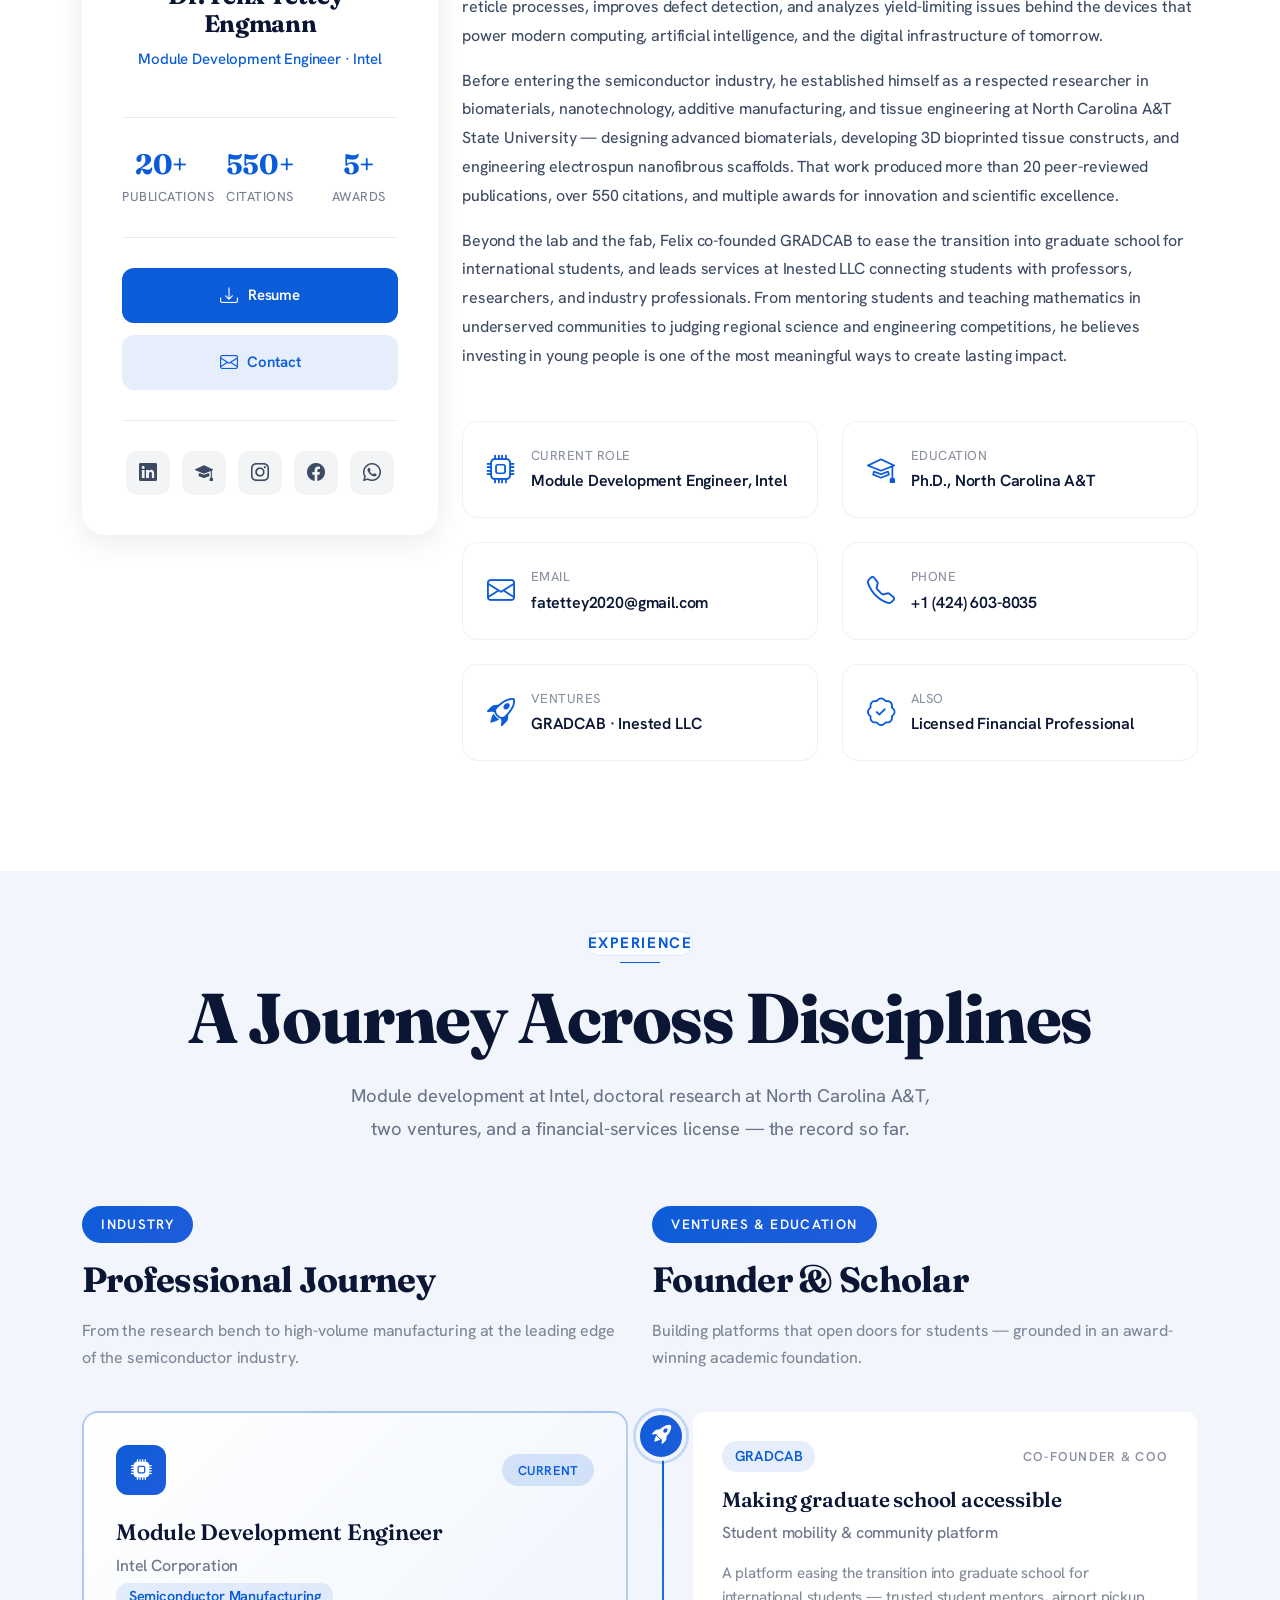
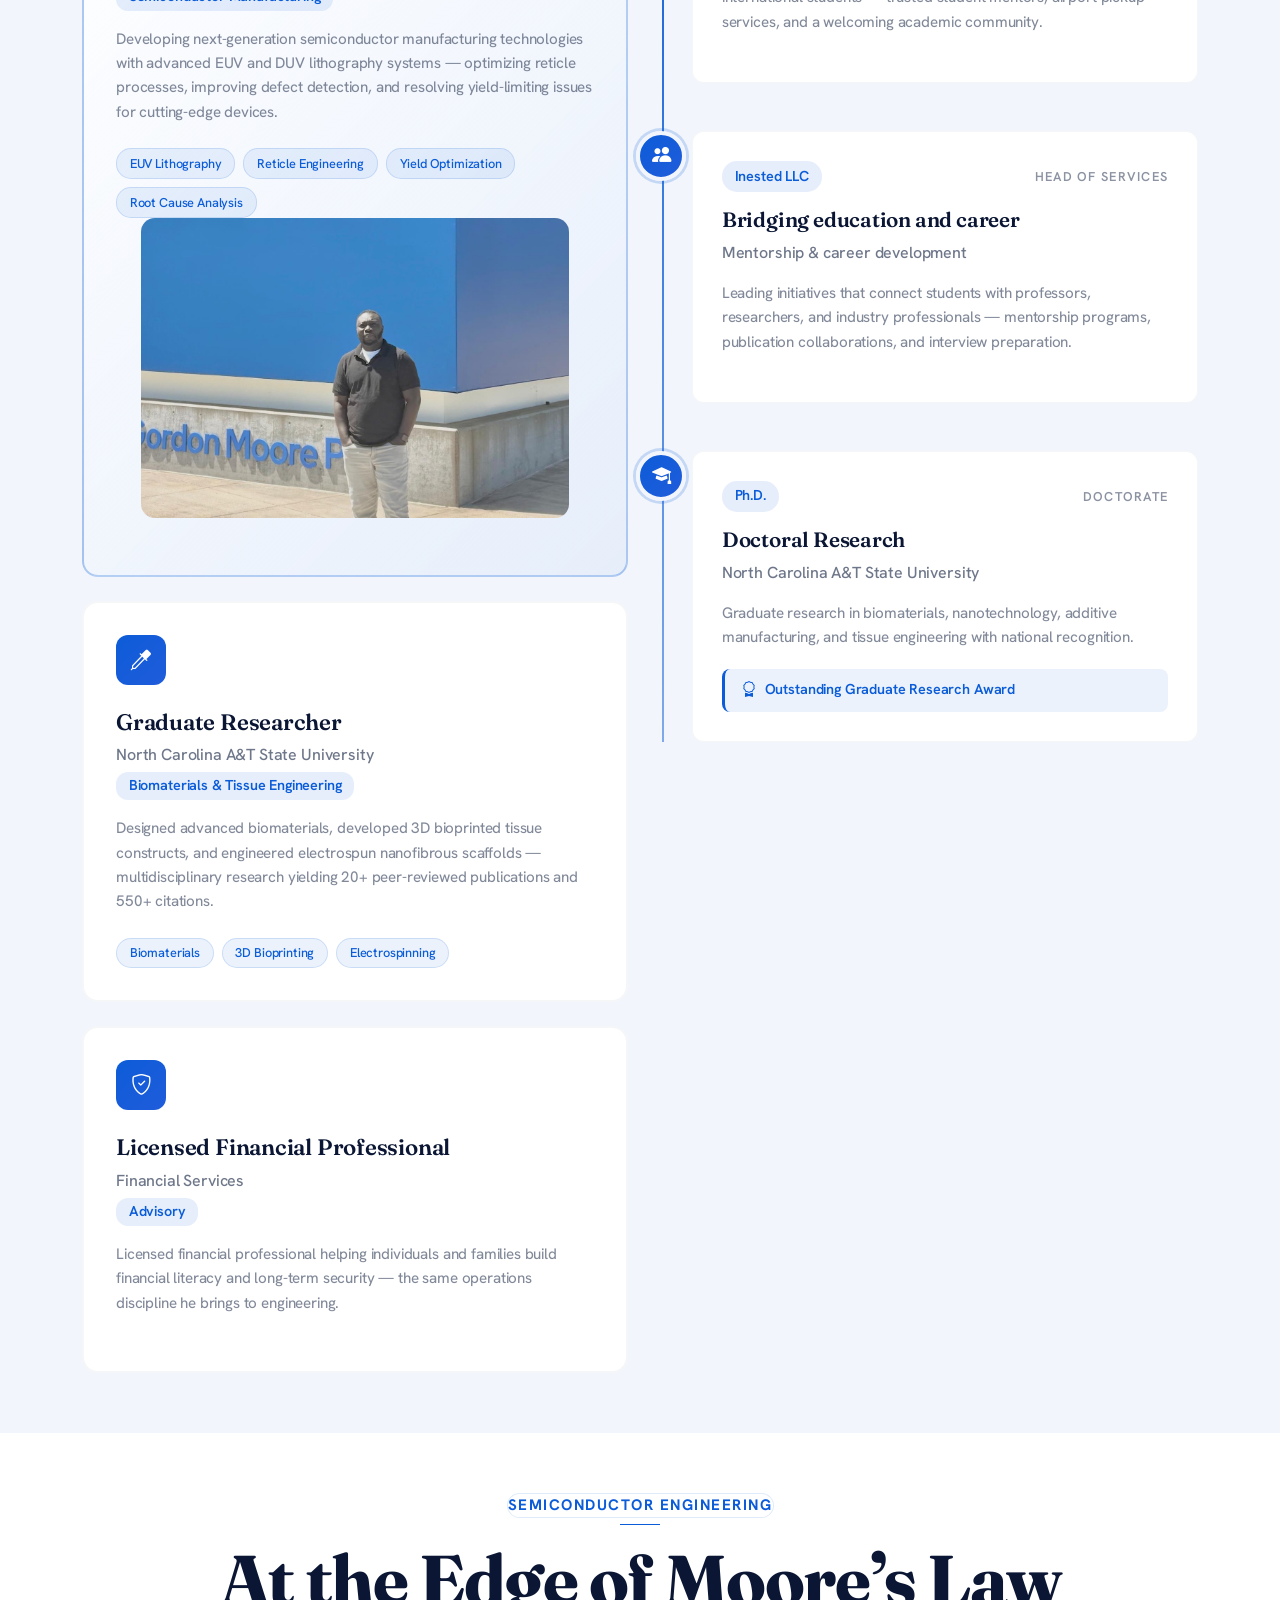
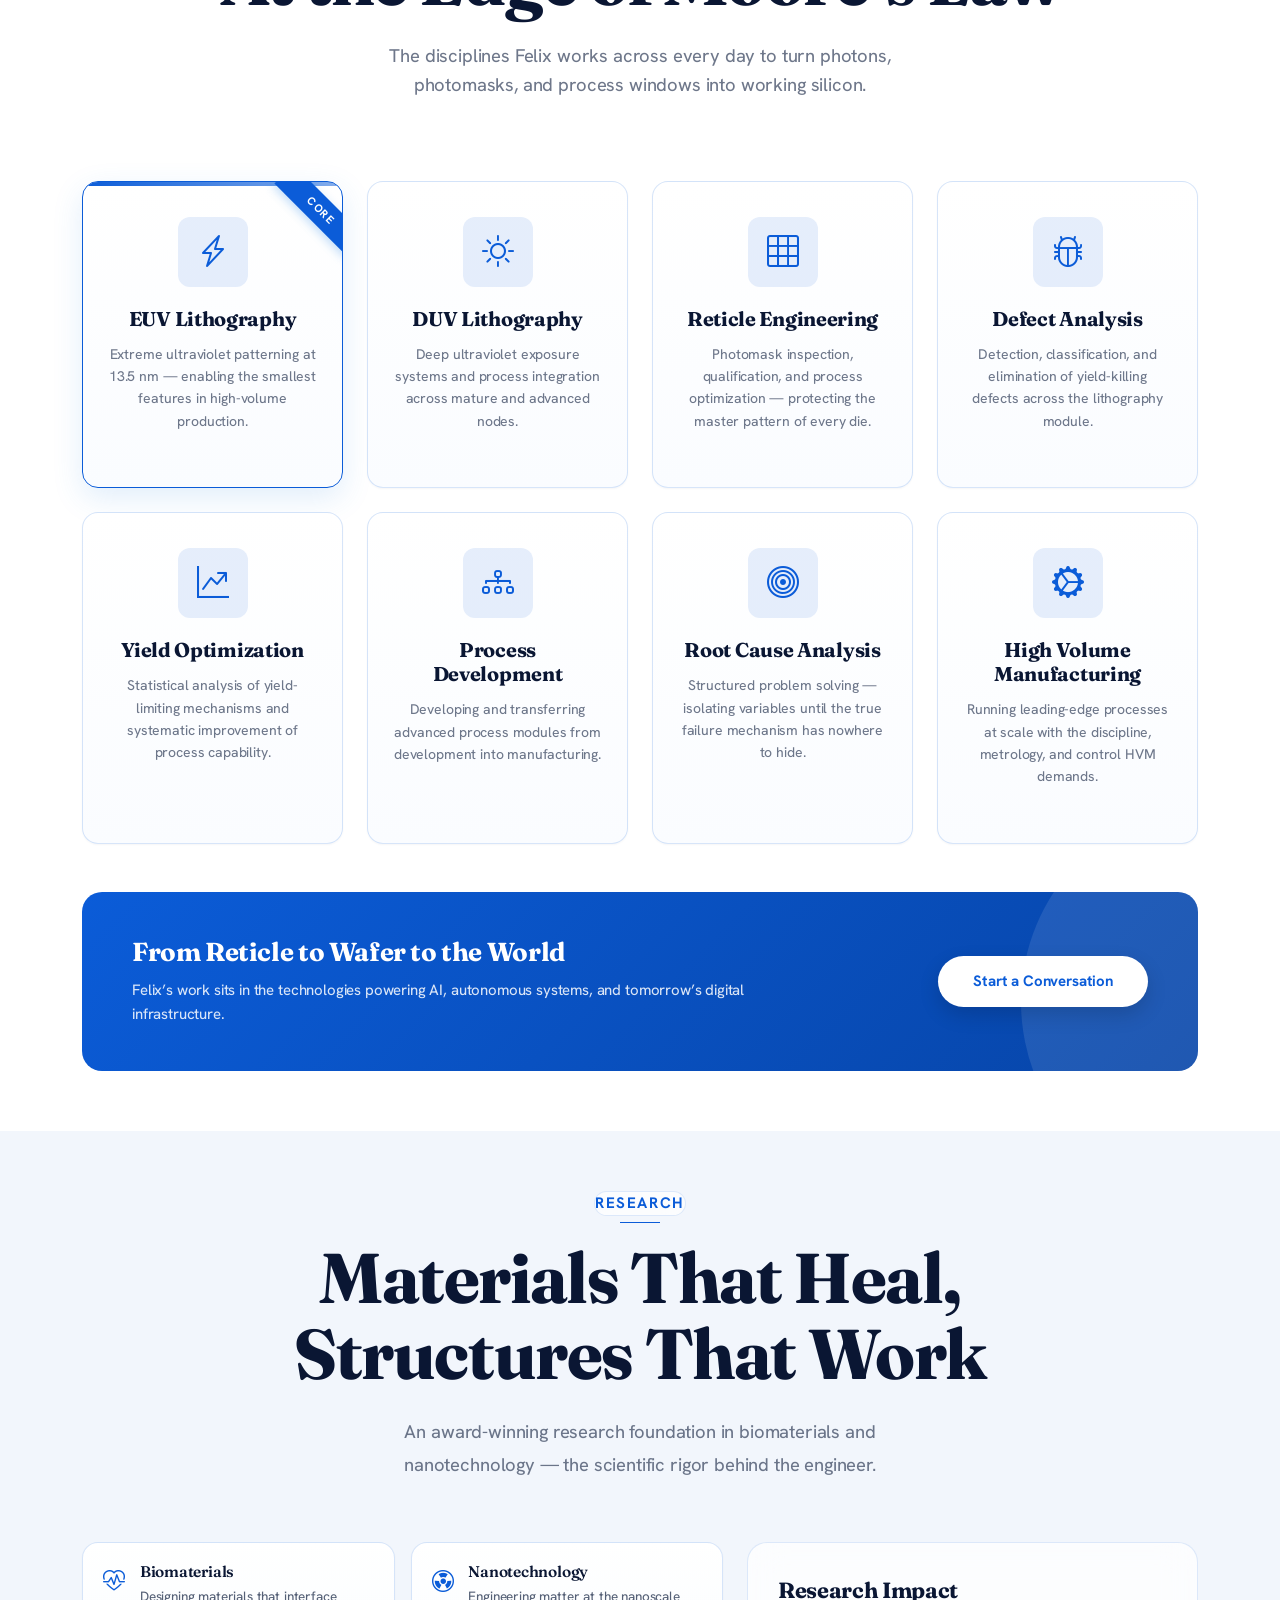
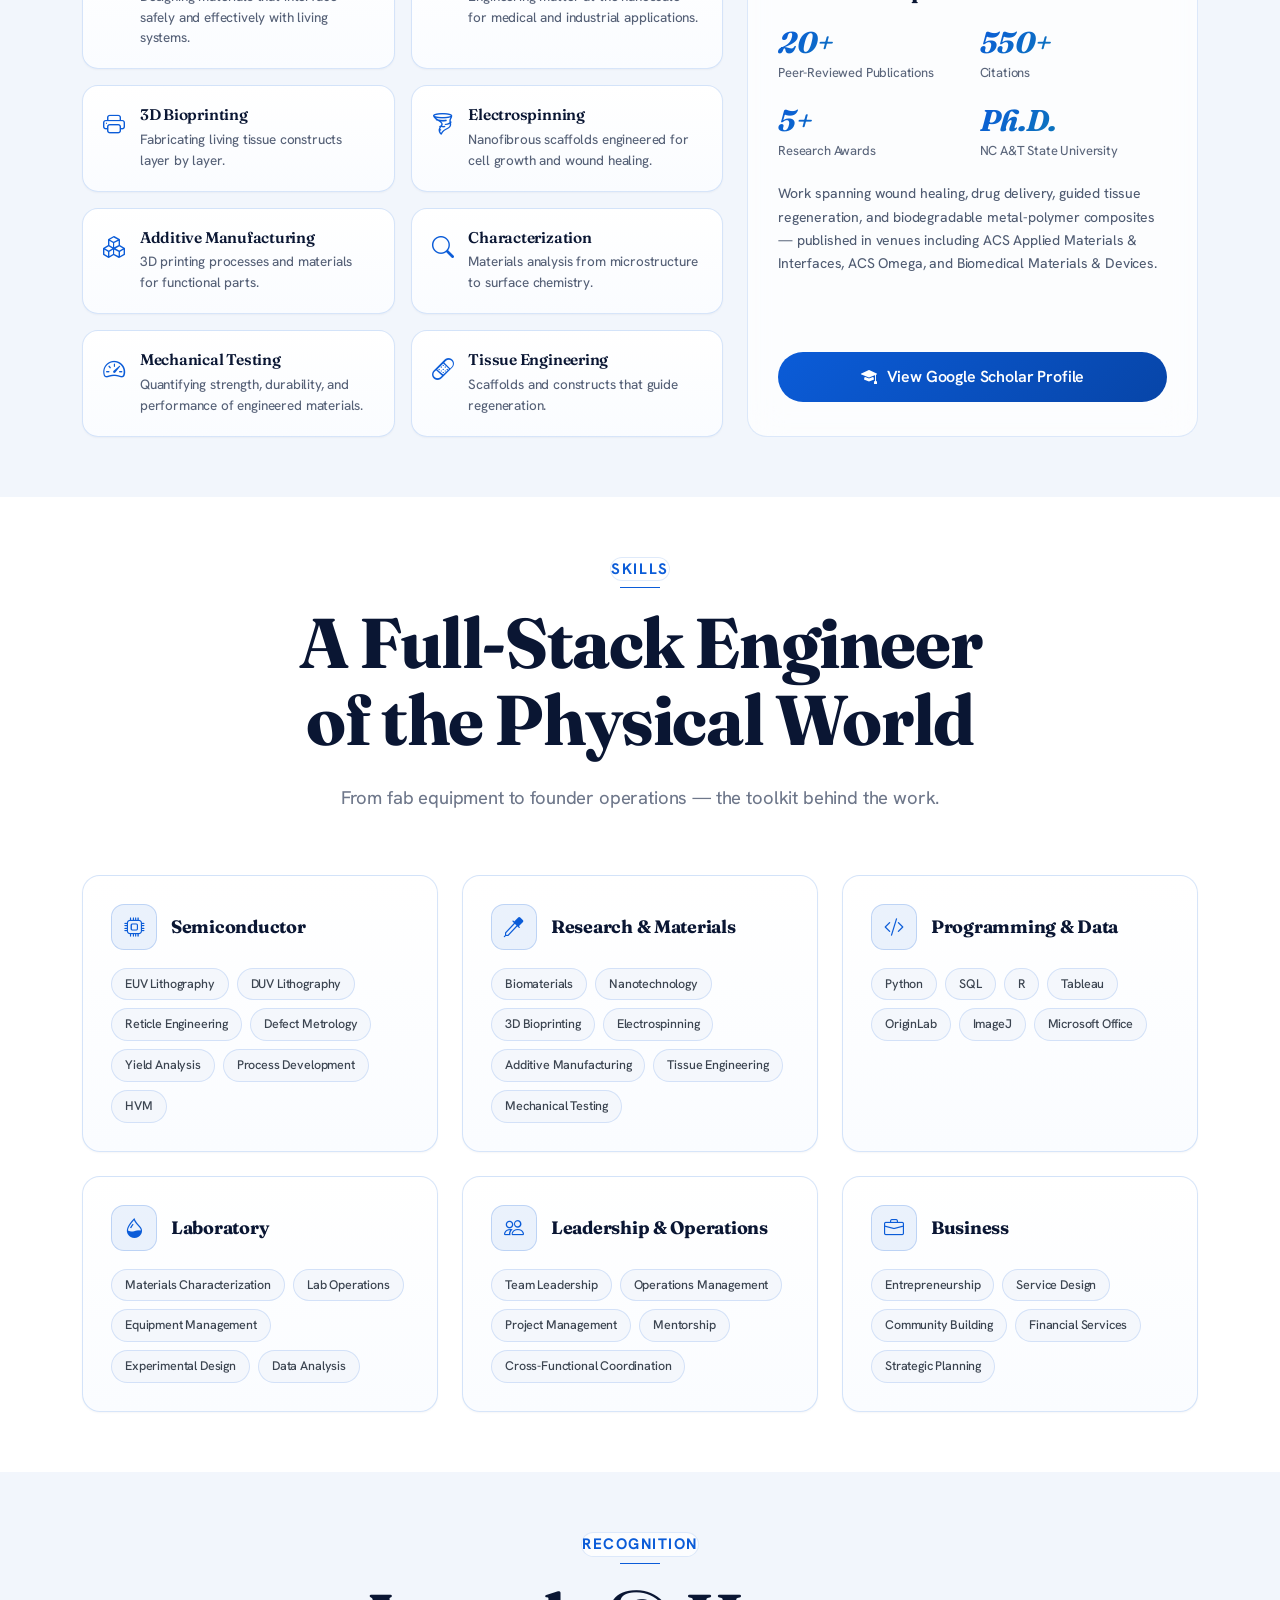
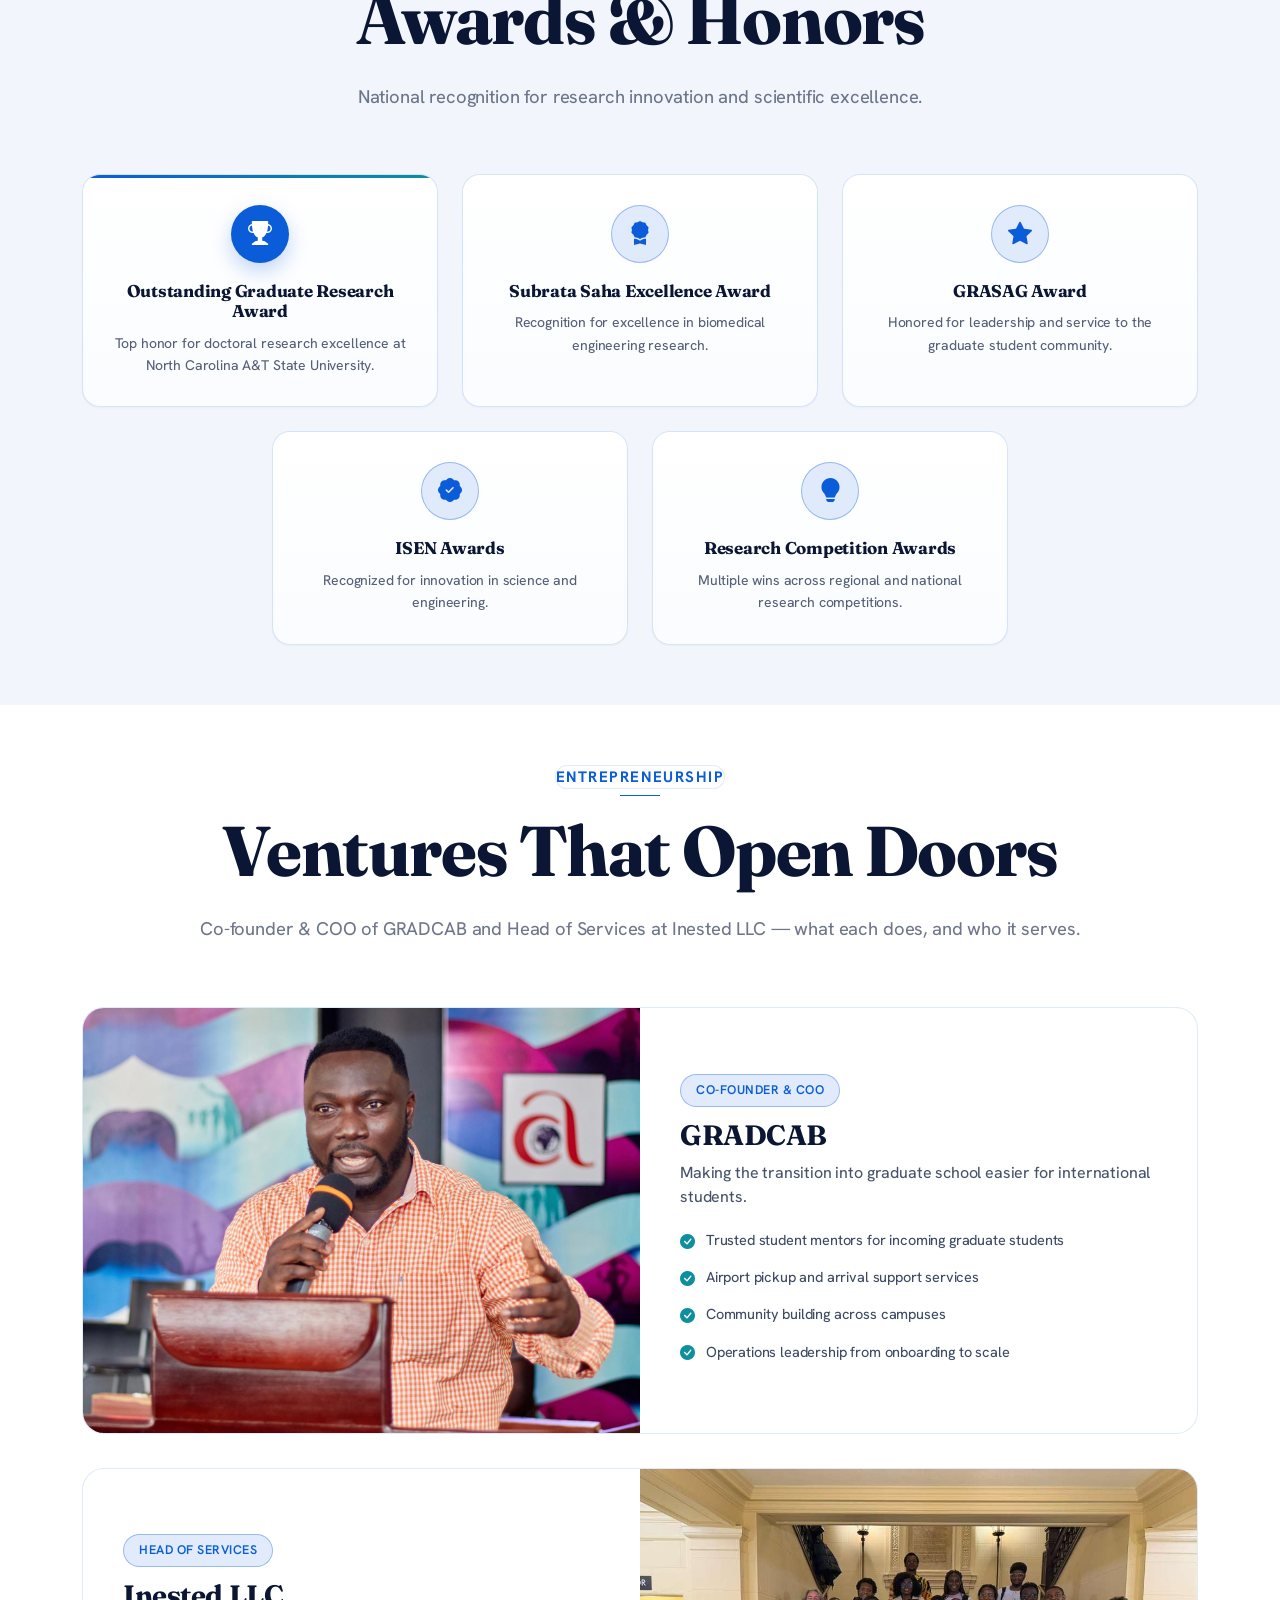
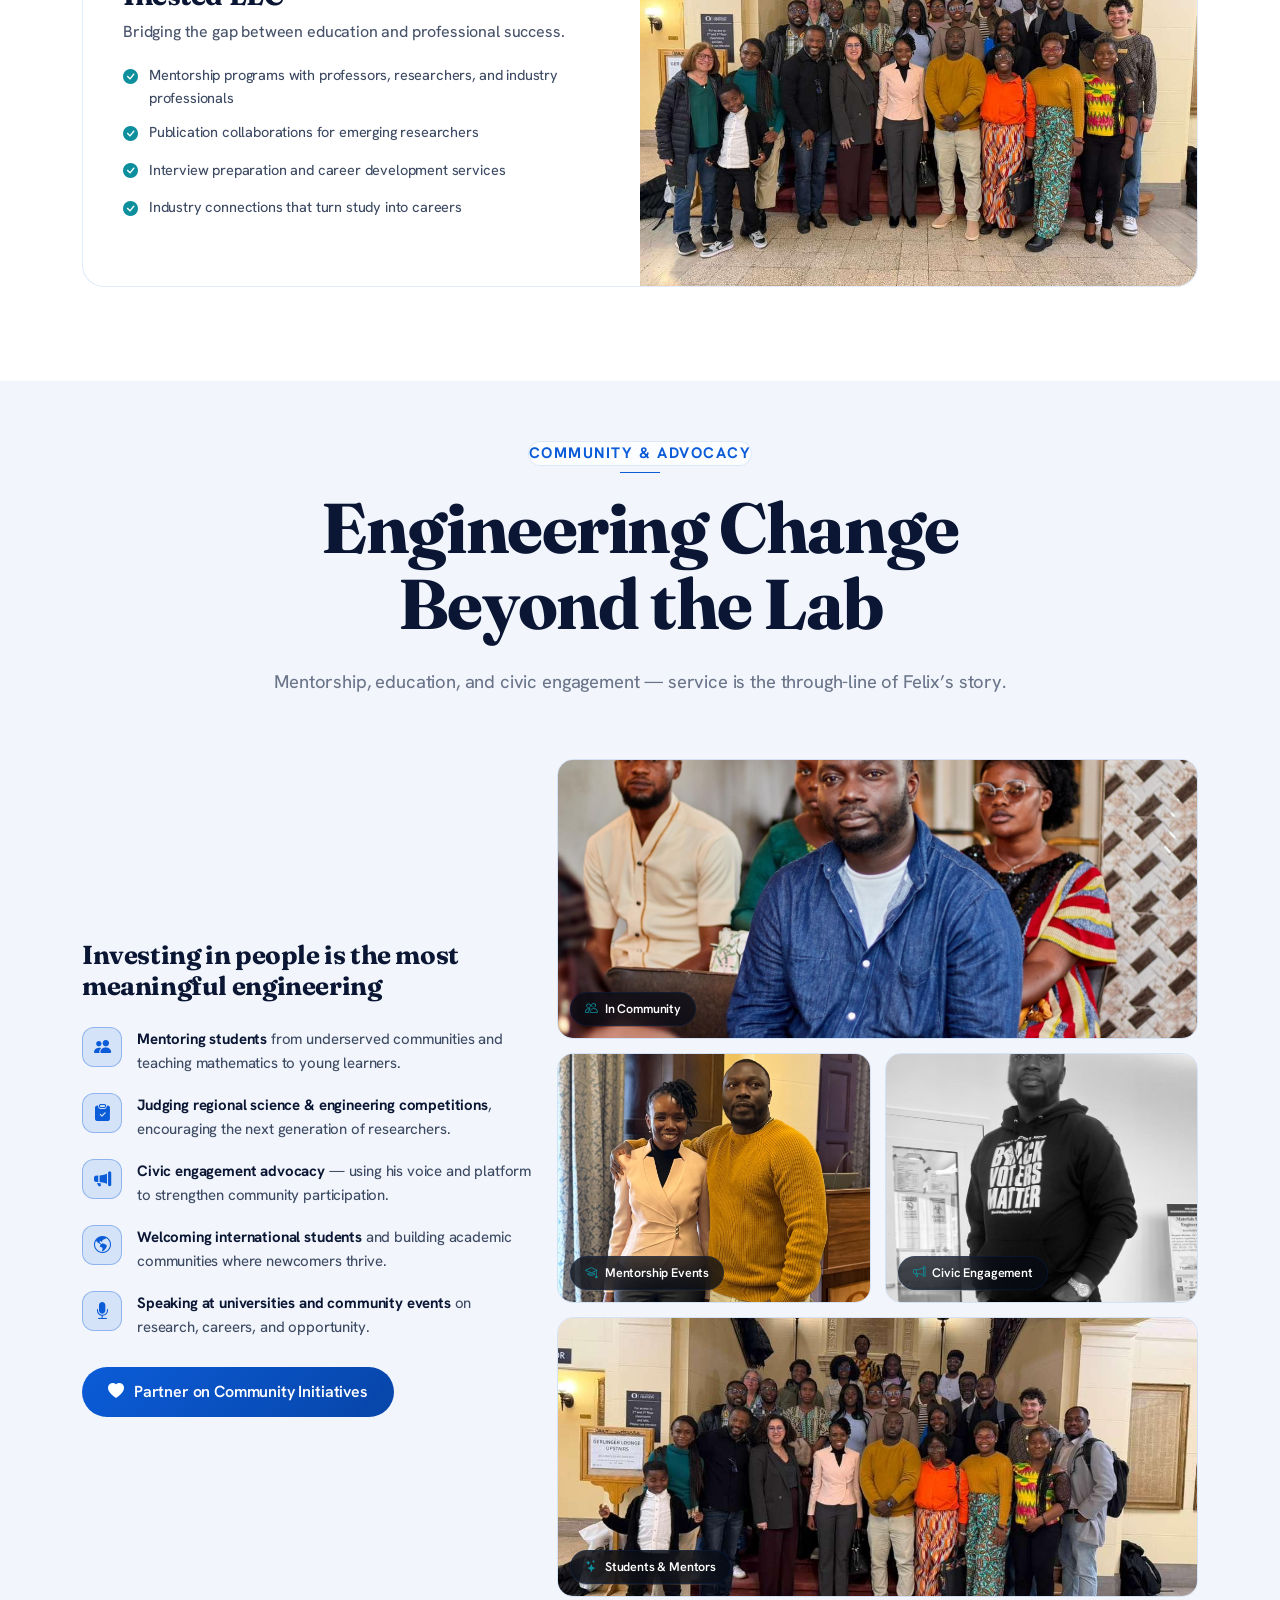
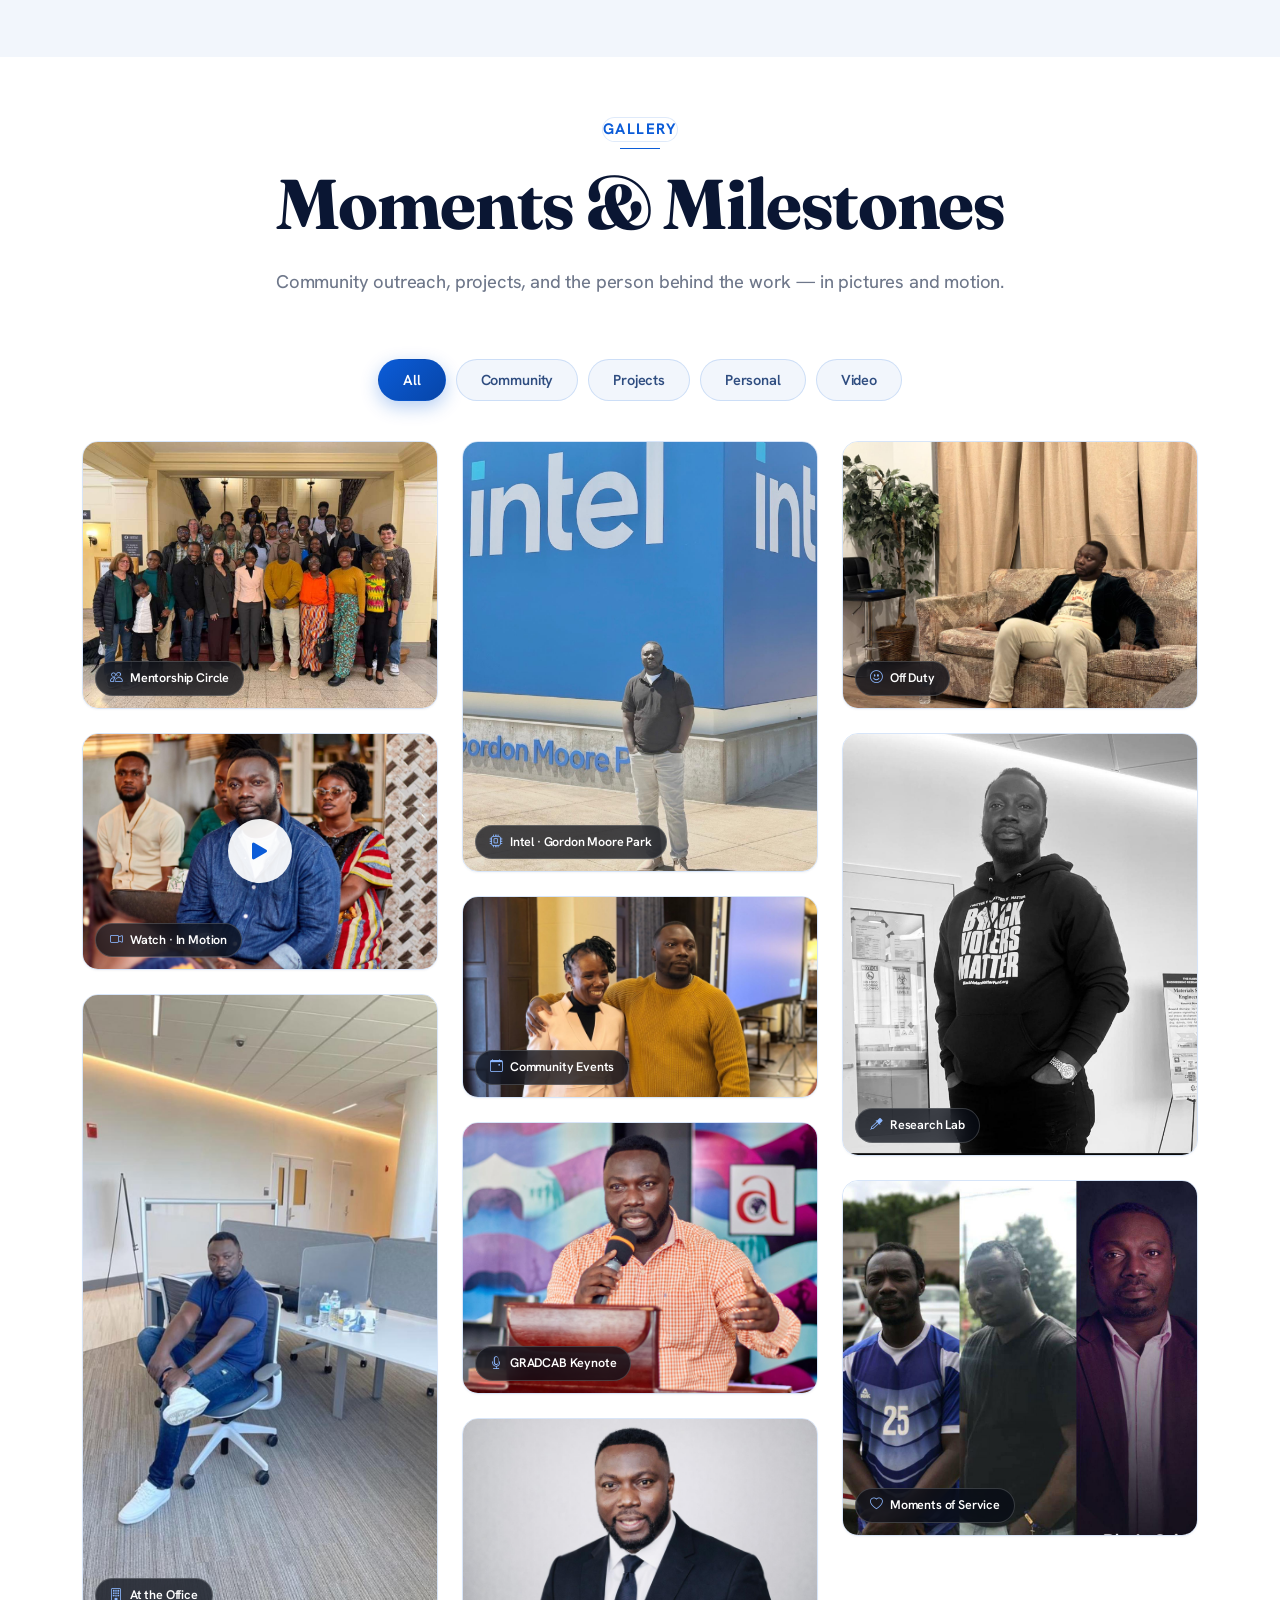
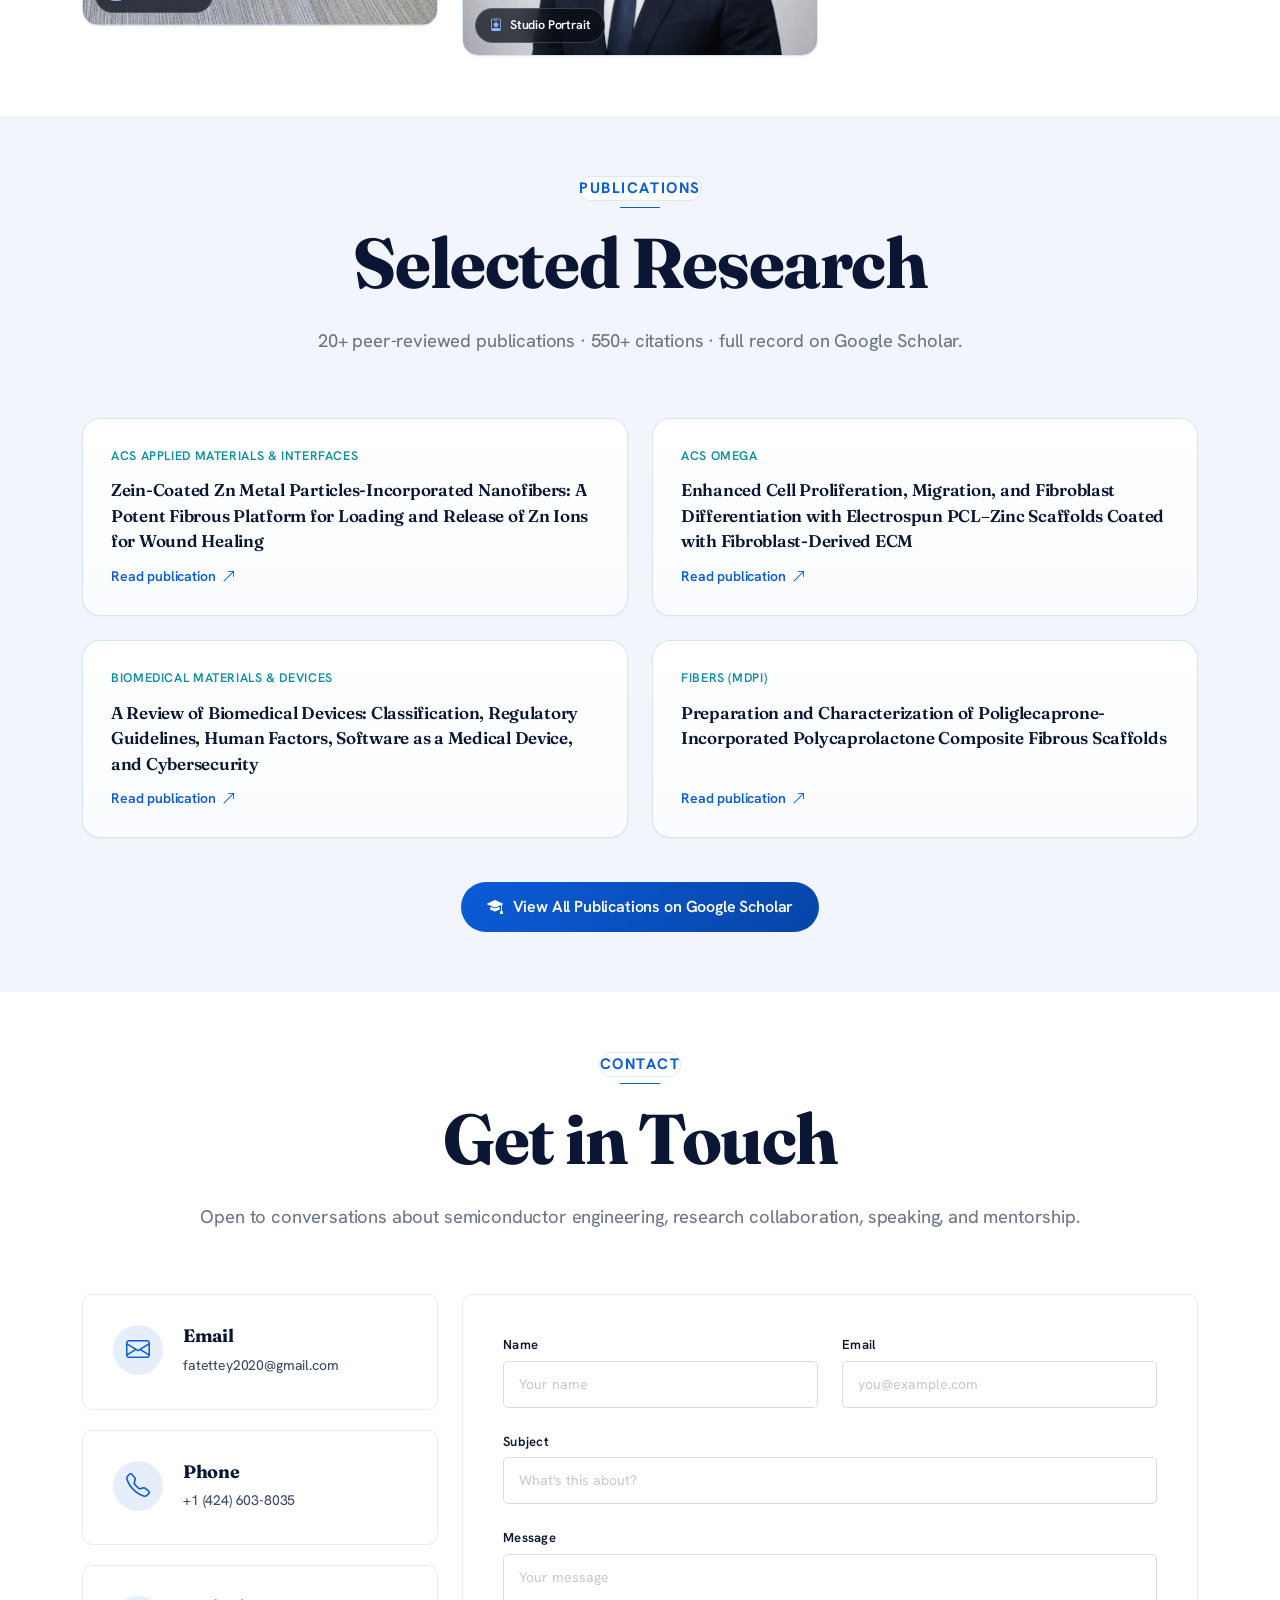
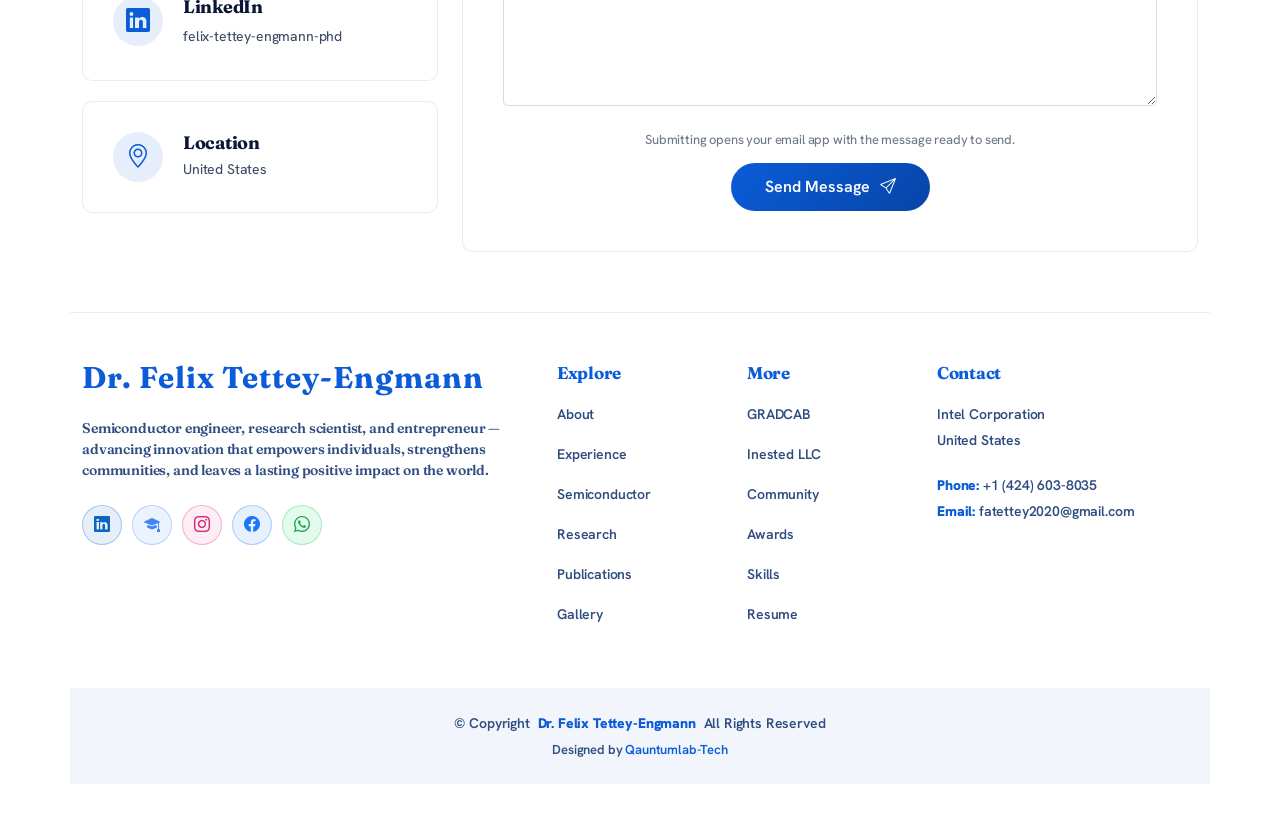
==== commit c92e7894: "style(design): typographic polish — curly apostrophes in display copy, balanced heading wrap, explic" ====
--- a/index.html
+++ b/index.html
@@ -133,7 +133,7 @@
 
           <div class="col-lg-7" data-aos="fade-up">
             <div class="hero-badge"><span class="pulse-dot" aria-hidden="true"></span> Module Development Engineer · Intel Corporation</div>
-            <h1 class="hero-title">Engineering Tomorrow's<br><span class="gradient-text">Semiconductor Technologies</span></h1>
+            <h1 class="hero-title">Engineering Tomorrow’s<br><span class="gradient-text">Semiconductor Technologies</span></h1>
             <p class="hero-typed">Dr. Felix Tettey-Engmann — <span class="typed" data-typed-items="Semiconductor Engineer, Research Scientist, Innovator, Entrepreneur, Community Advocate, Operations Leader"></span><span class="typed-cursor" aria-hidden="true"></span></p>
             <p class="hero-lede">From EUV lithography and reticle engineering at Intel to award-winning research in biomaterials and nanotechnology — building the technologies that power modern computing, and the communities that power people.</p>
 
@@ -465,7 +465,7 @@
 
       <div class="container section-title" data-aos="fade-up">
         <span class="subtitle">Semiconductor Engineering</span>
-        <h2>At the Edge of Moore's Law</h2>
+        <h2>At the Edge of Moore’s Law</h2>
         <p>The disciplines Felix works across every day to turn photons, photomasks, and process windows into working silicon.</p>
       </div>
 
@@ -561,7 +561,7 @@
               <div class="row align-items-center">
                 <div class="col-lg-8">
                   <h3>From Reticle to Wafer to the World</h3>
-                  <p>Felix's work sits in the technologies powering AI, autonomous systems, and tomorrow's digital infrastructure.</p>
+                  <p>Felix’s work sits in the technologies powering AI, autonomous systems, and tomorrow’s digital infrastructure.</p>
                 </div>
                 <div class="col-lg-4 text-lg-end text-center">
                   <a href="#contact" class="cta-btn">Start a Conversation</a>
@@ -848,7 +848,7 @@
       <div class="container section-title" data-aos="fade-up">
         <span class="subtitle">Community &amp; Advocacy</span>
         <h2>Engineering Change Beyond the Lab</h2>
-        <p>Mentorship, education, and civic engagement — service is the through-line of Felix's story.</p>
+        <p>Mentorship, education, and civic engagement — service is the through-line of Felix’s story.</p>
       </div>
 
       <div class="container" data-aos="fade-up" data-aos-delay="100">
--- a/assets/css/main.css
+++ b/assets/css/main.css
@@ -4306,6 +4306,11 @@
   font-size: clamp(2.75rem, 5.5vw, 4.5rem);
   line-height: 1.08;
   letter-spacing: -0.02em;
+  text-wrap: balance;
+}
+
+.hero .hero-title {
+  text-wrap: balance;
 }
 
 .section-title .subtitle {
@@ -5690,7 +5695,7 @@
   color: #2f4d80;
   background: #f2f6fc;
   border: 1px solid rgba(11, 92, 216, 0.16);
-  transition: all 0.3s ease;
+  transition: color 0.3s ease, background 0.3s ease, border-color 0.3s ease, box-shadow 0.3s ease;
 }
 
 .gallery .gallery-filters li:hover {
